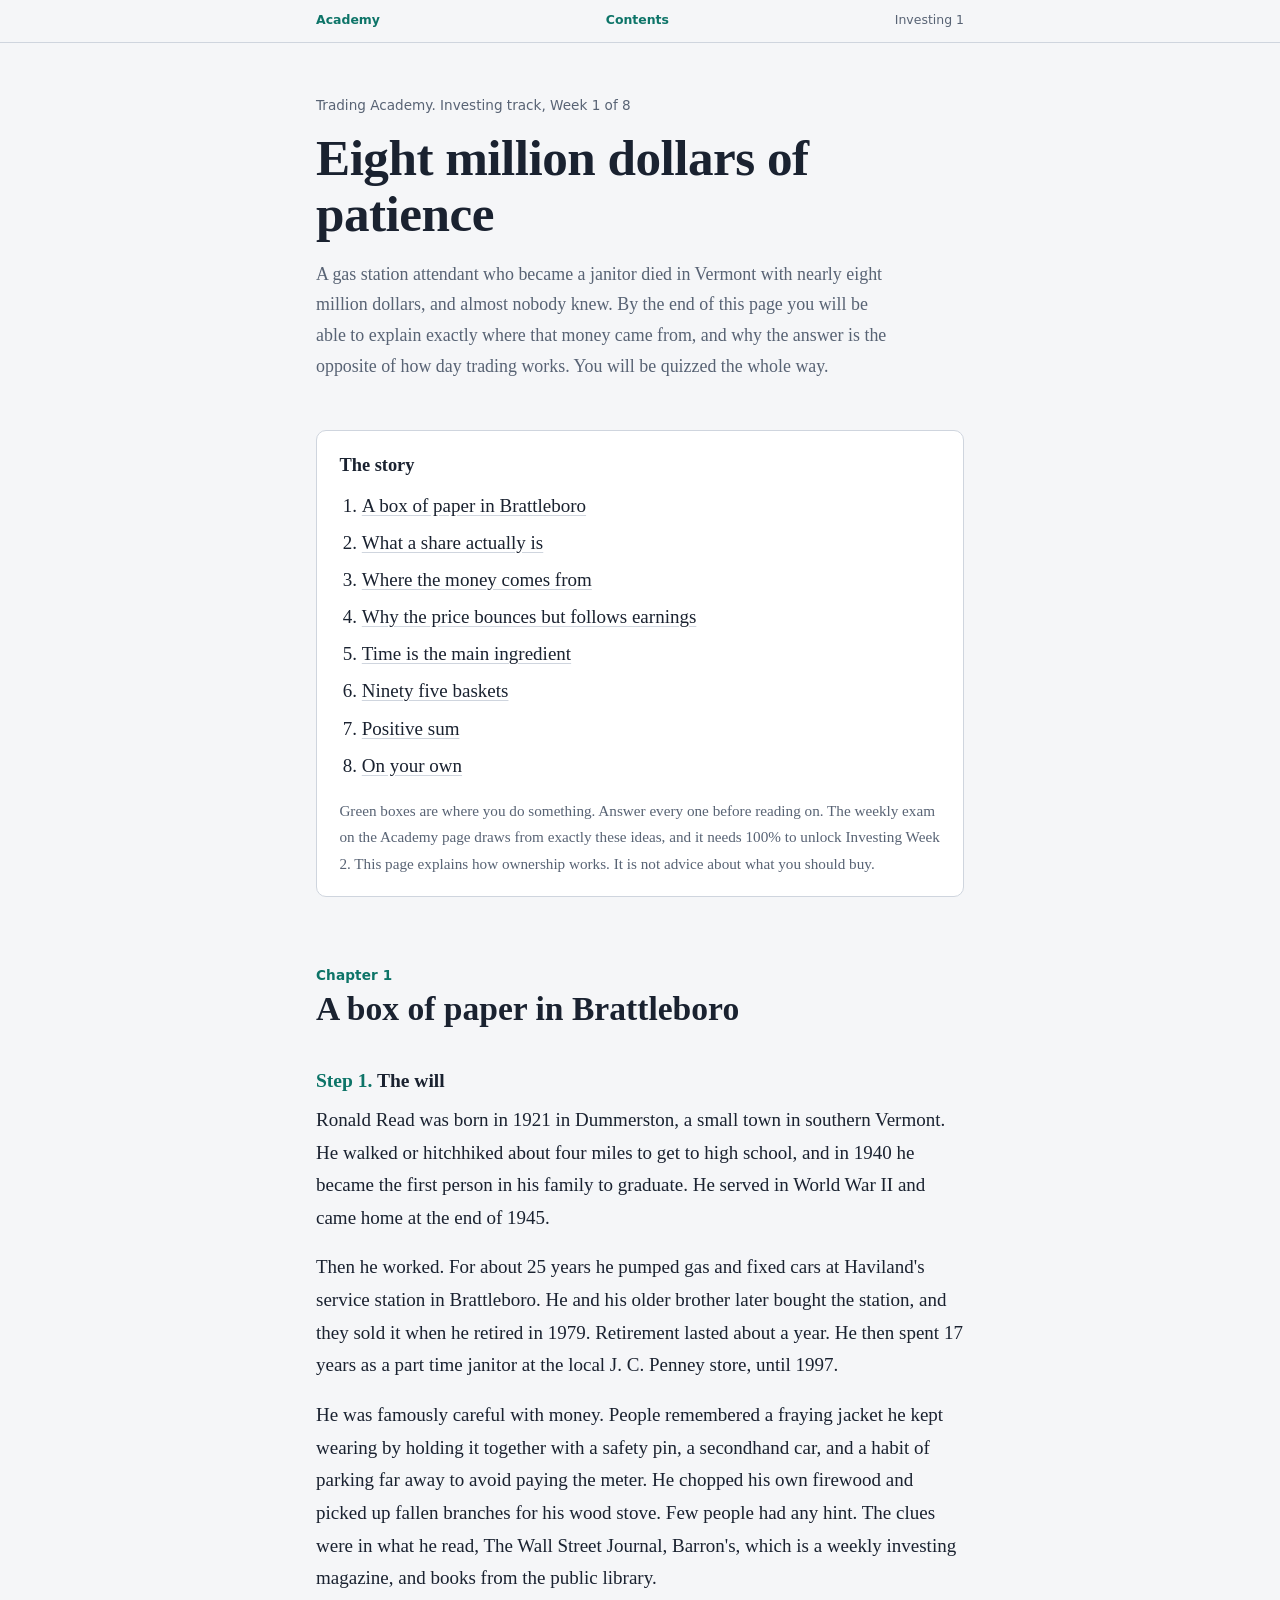
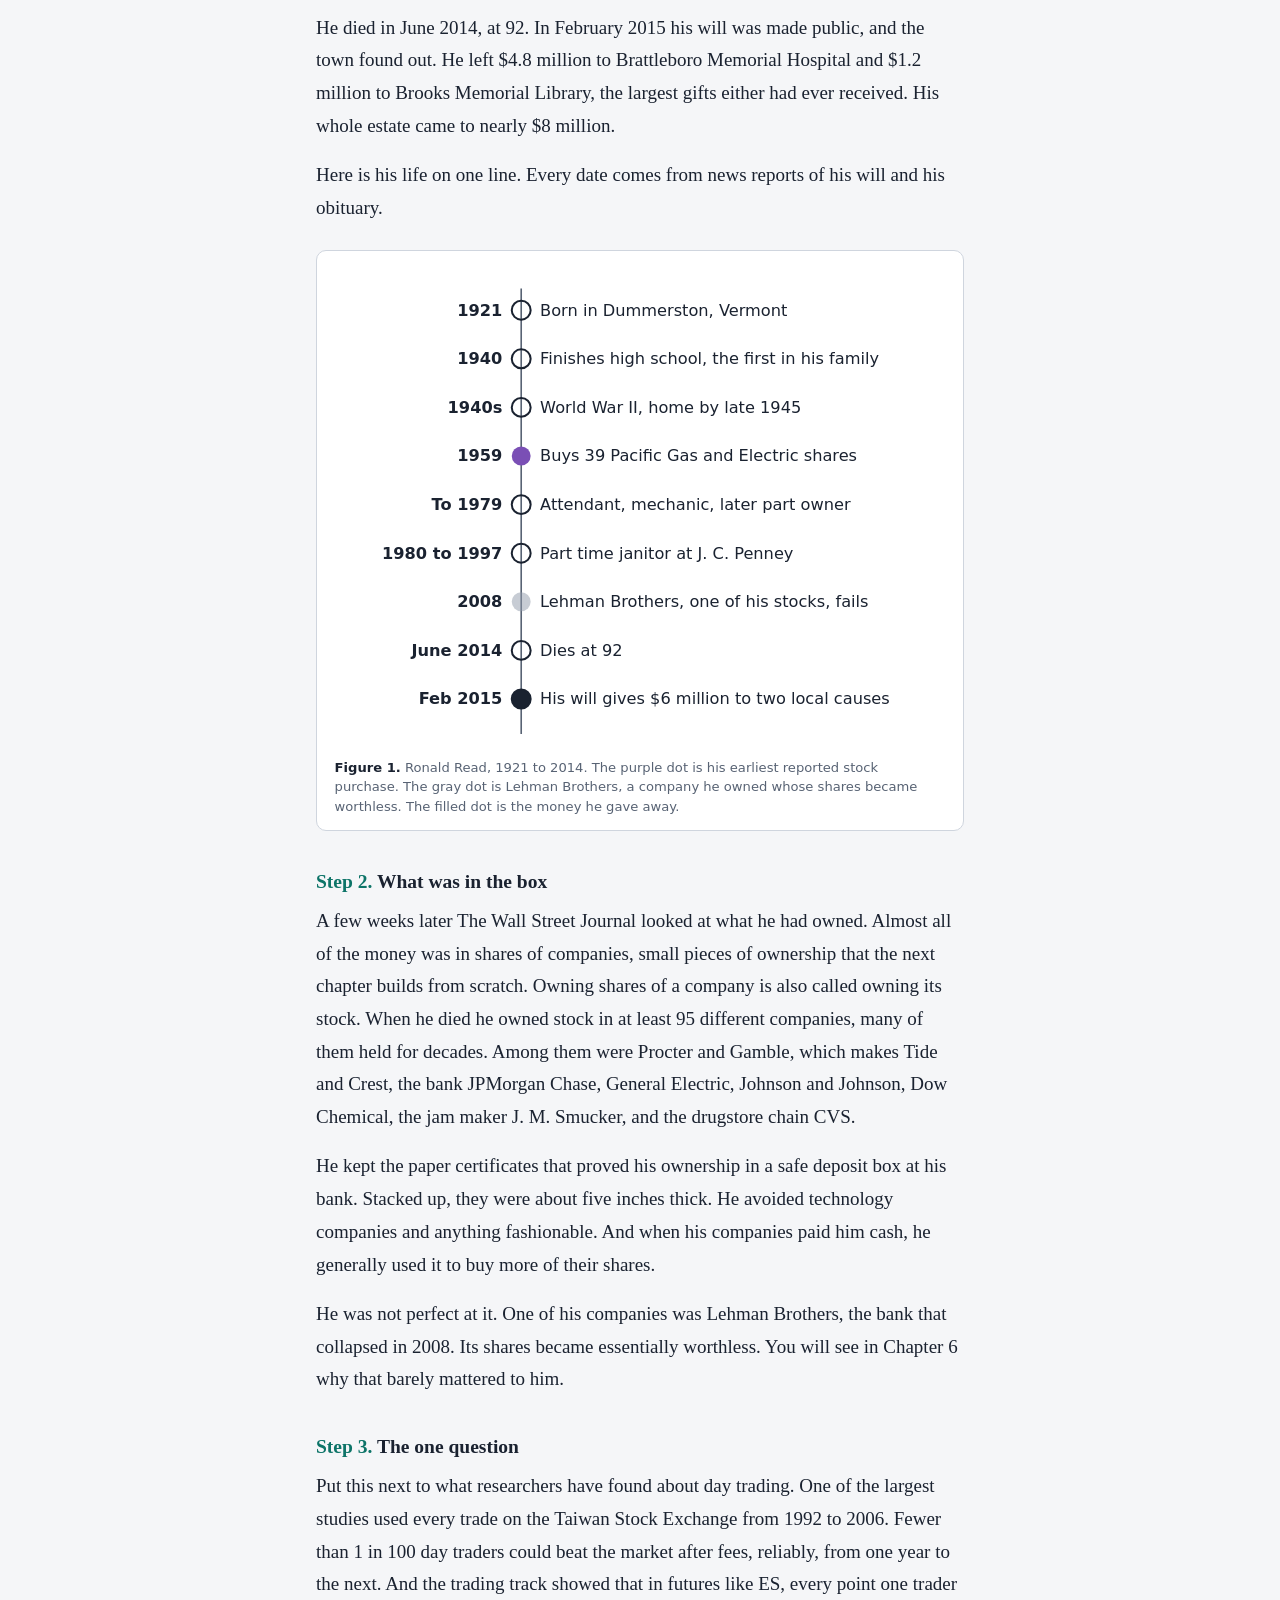
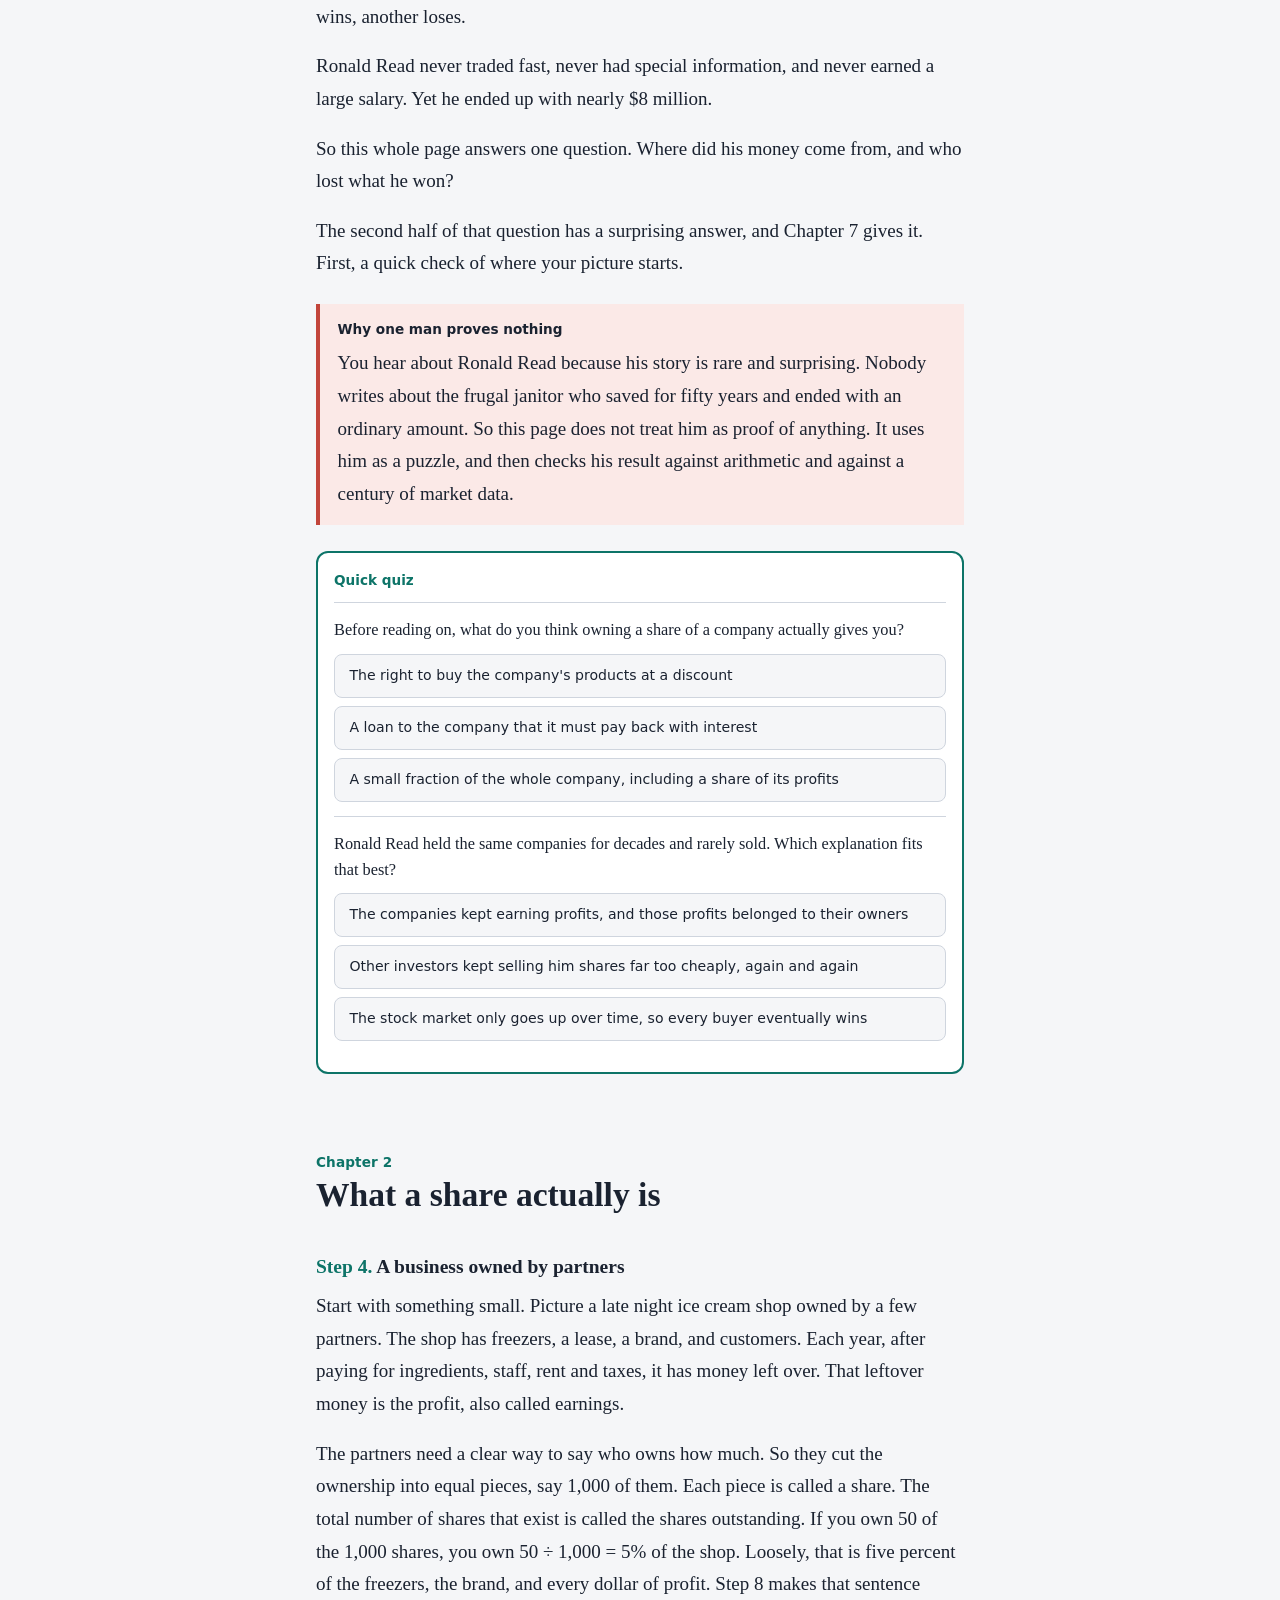
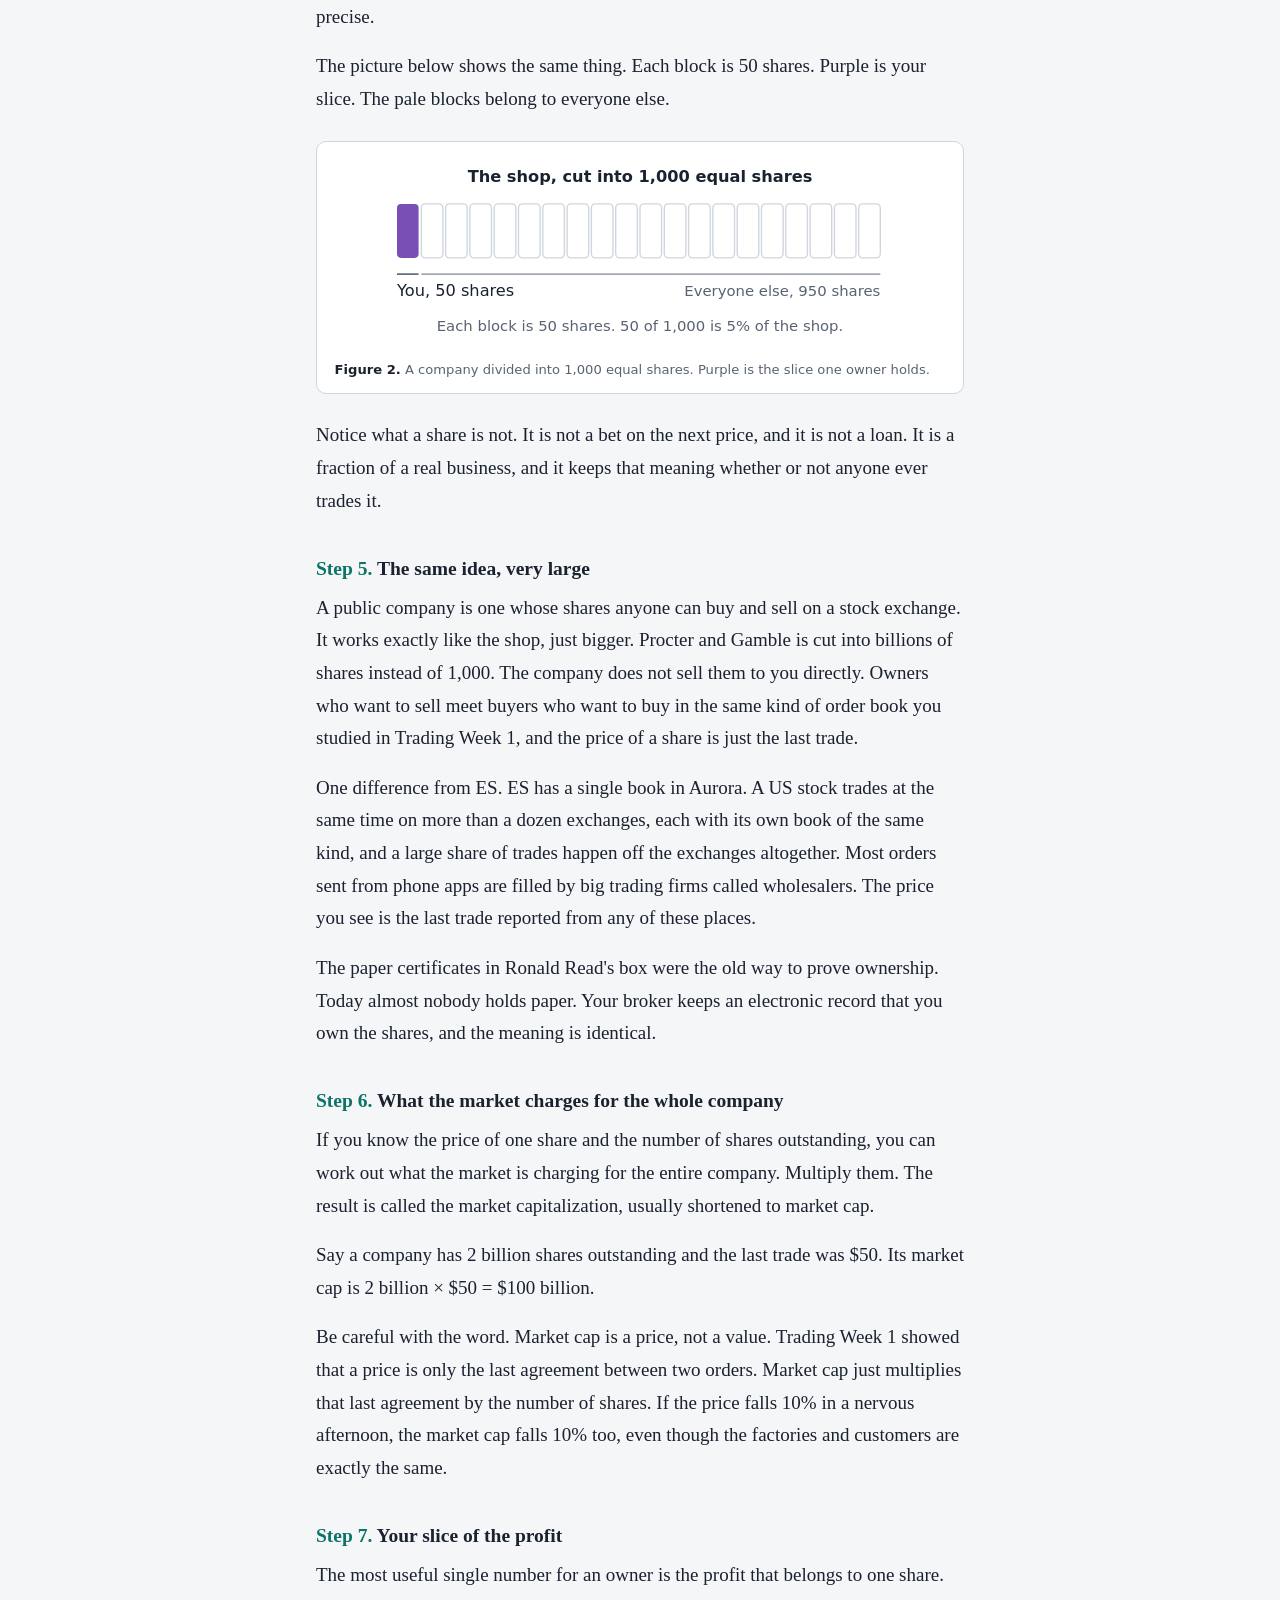
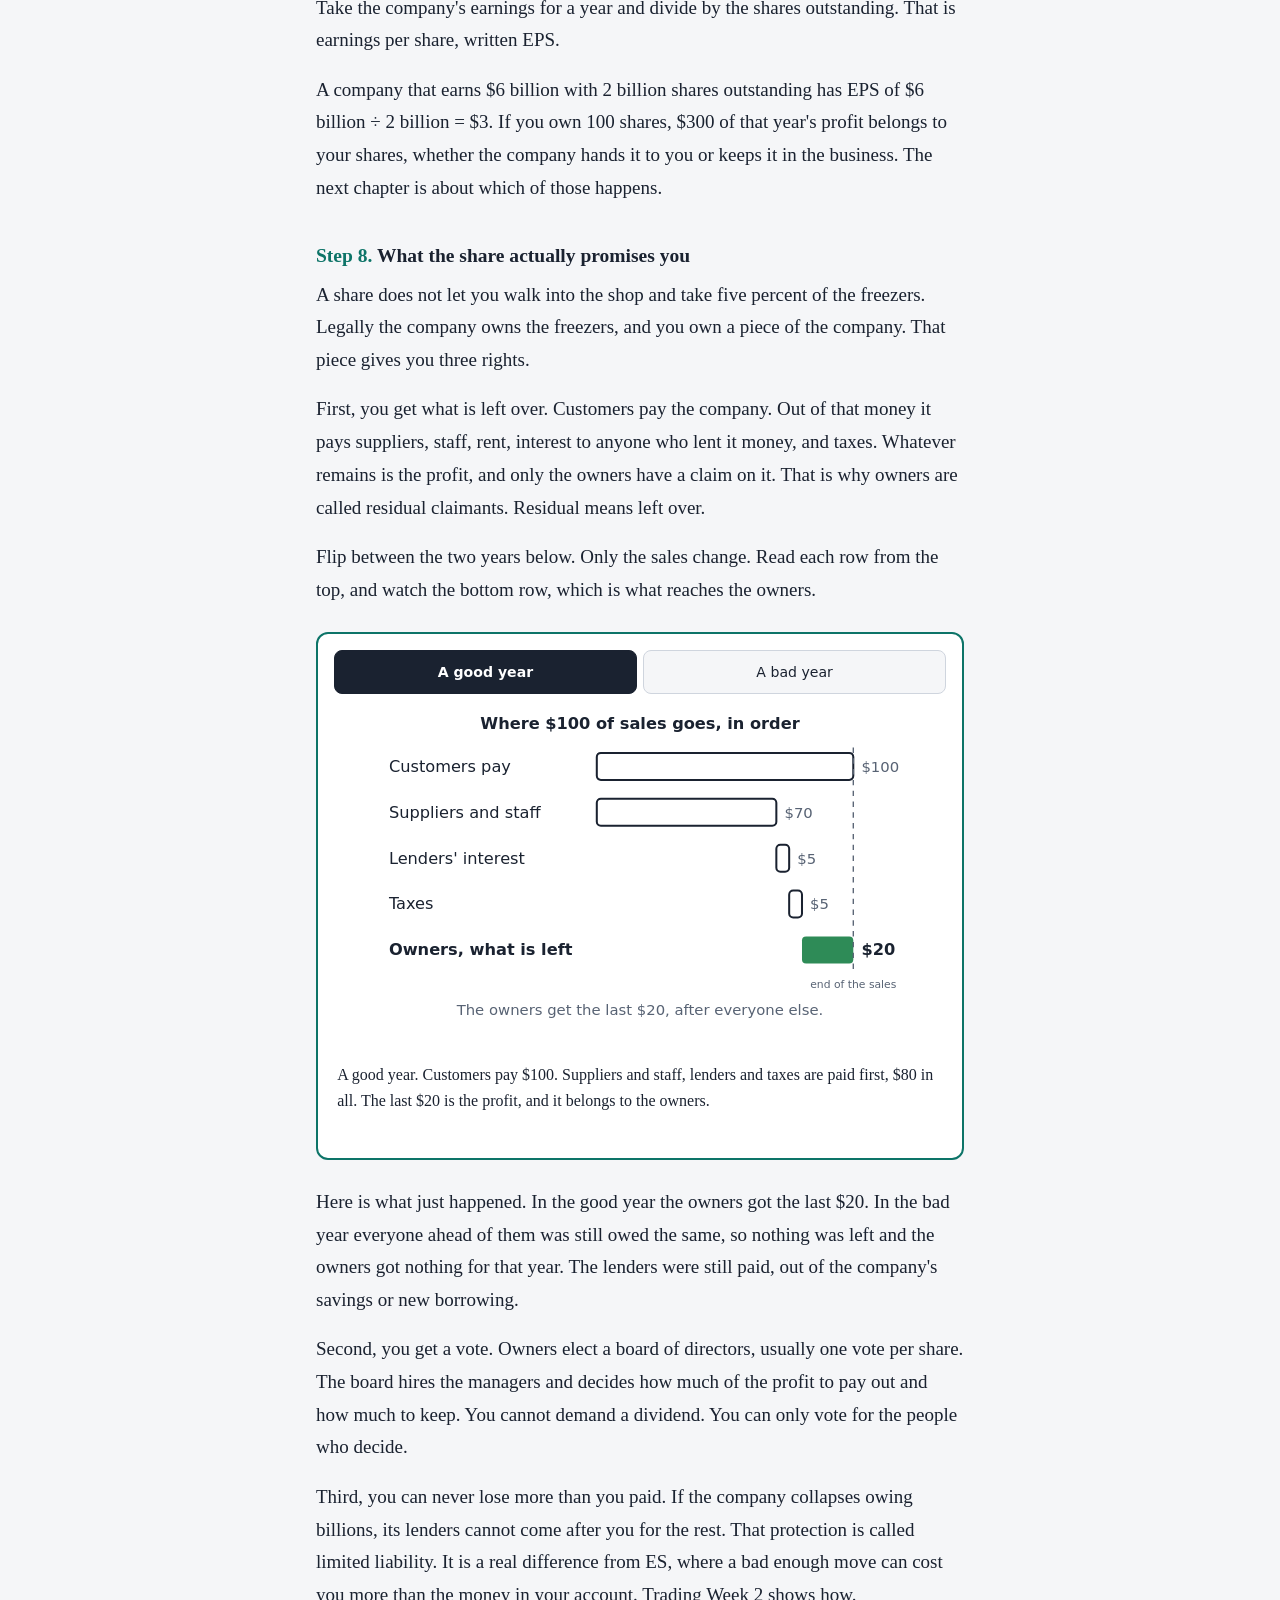
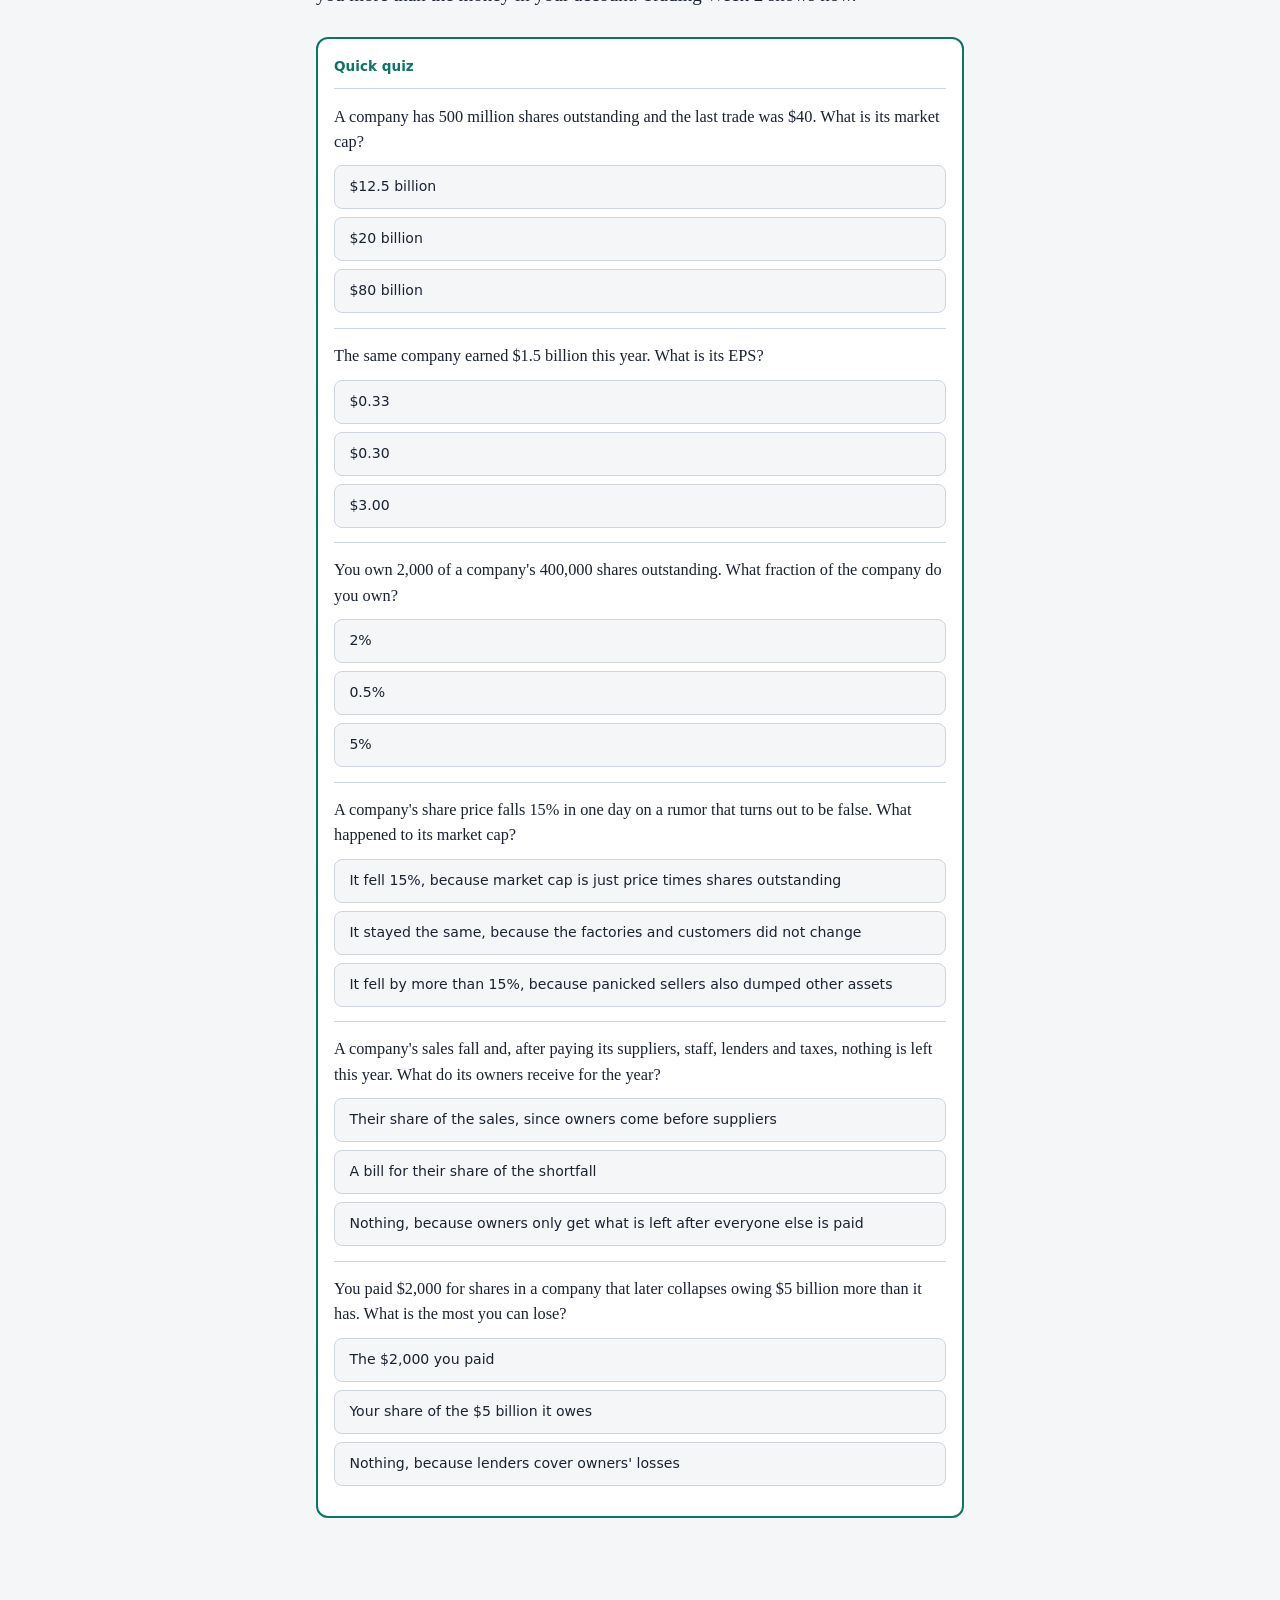
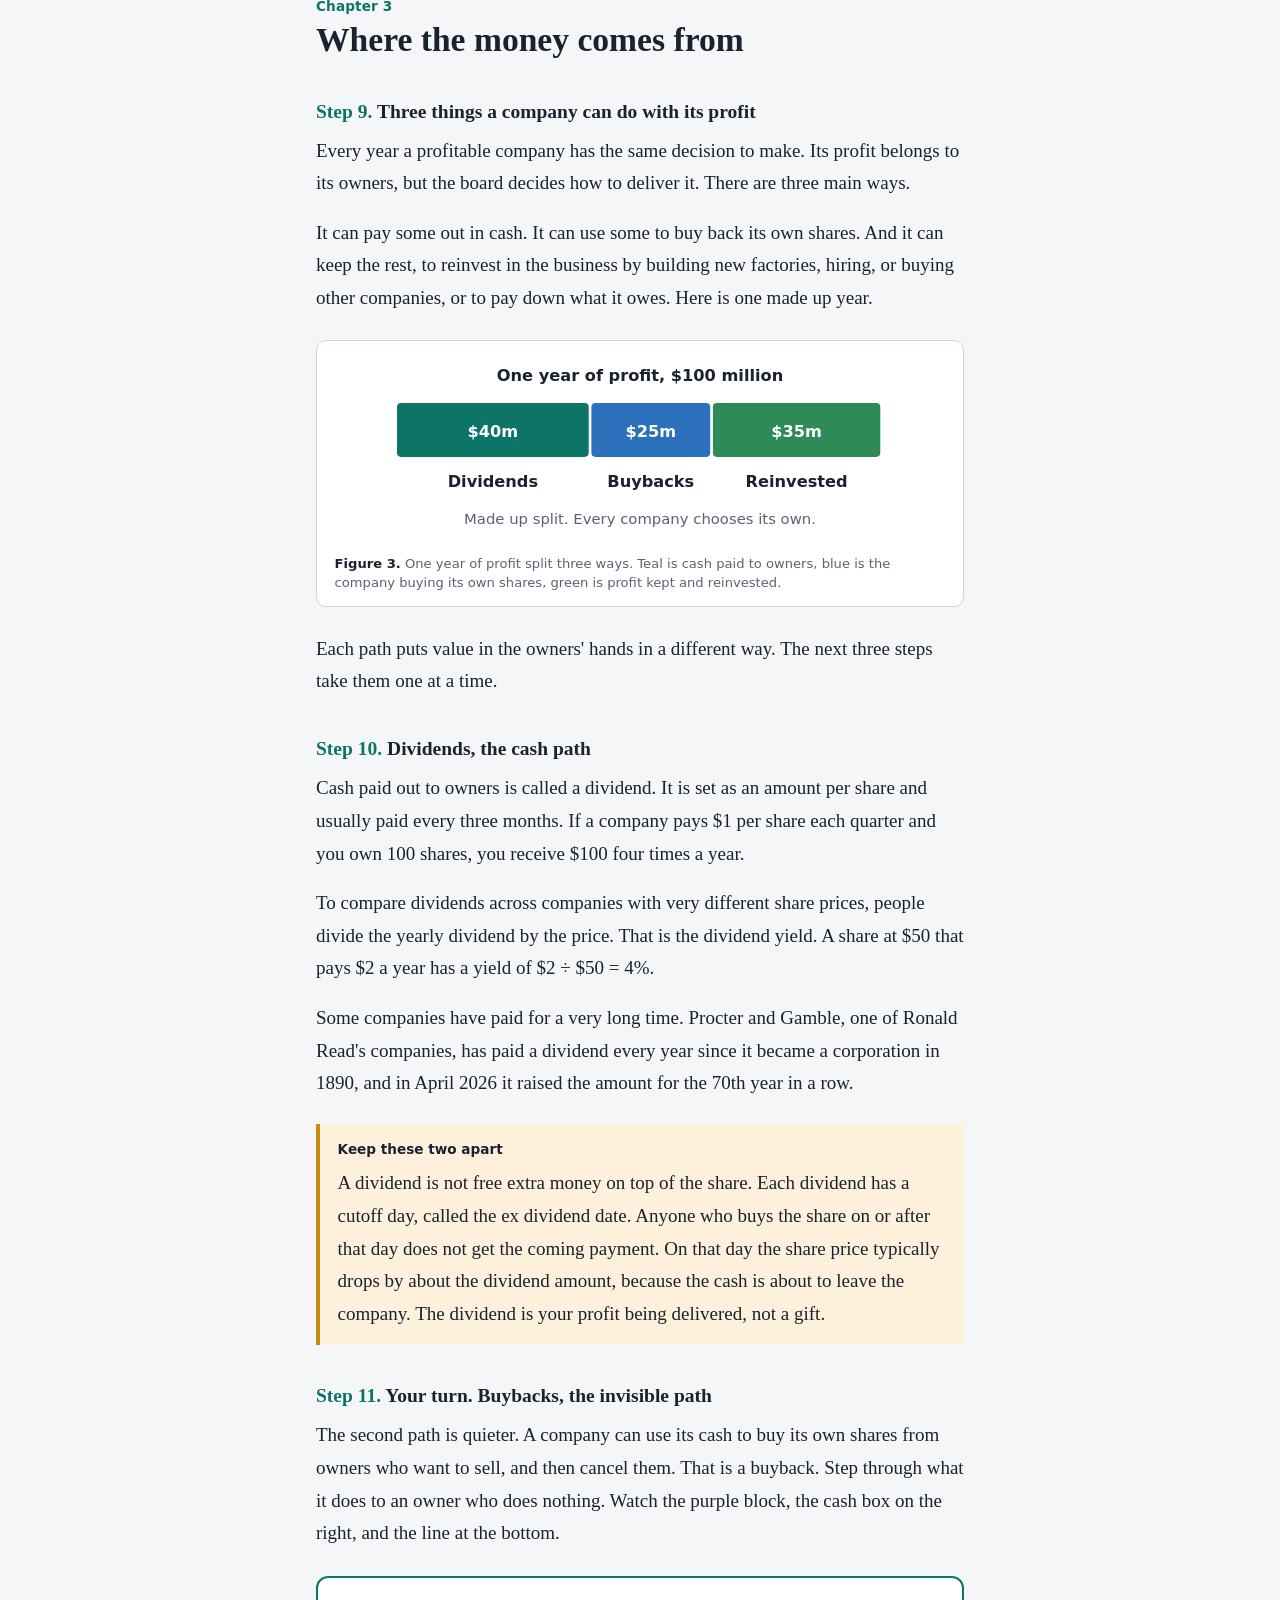
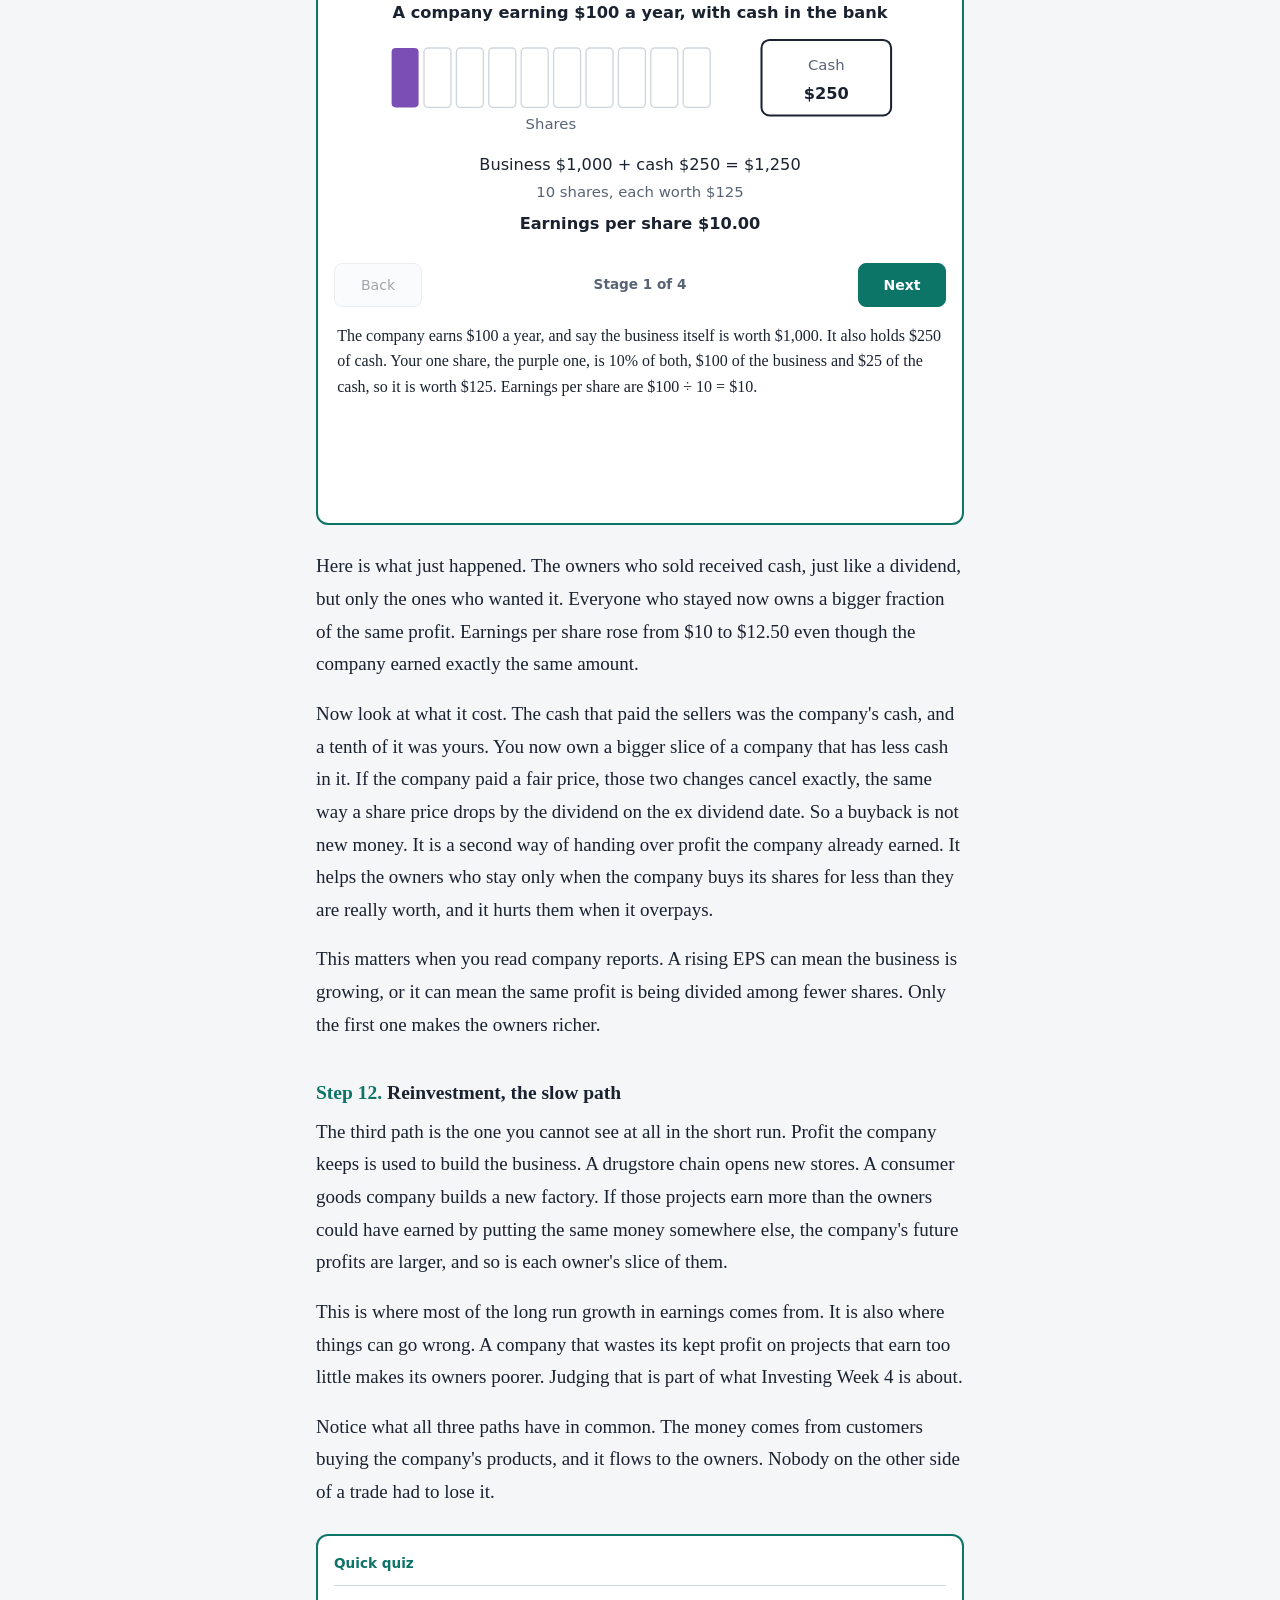
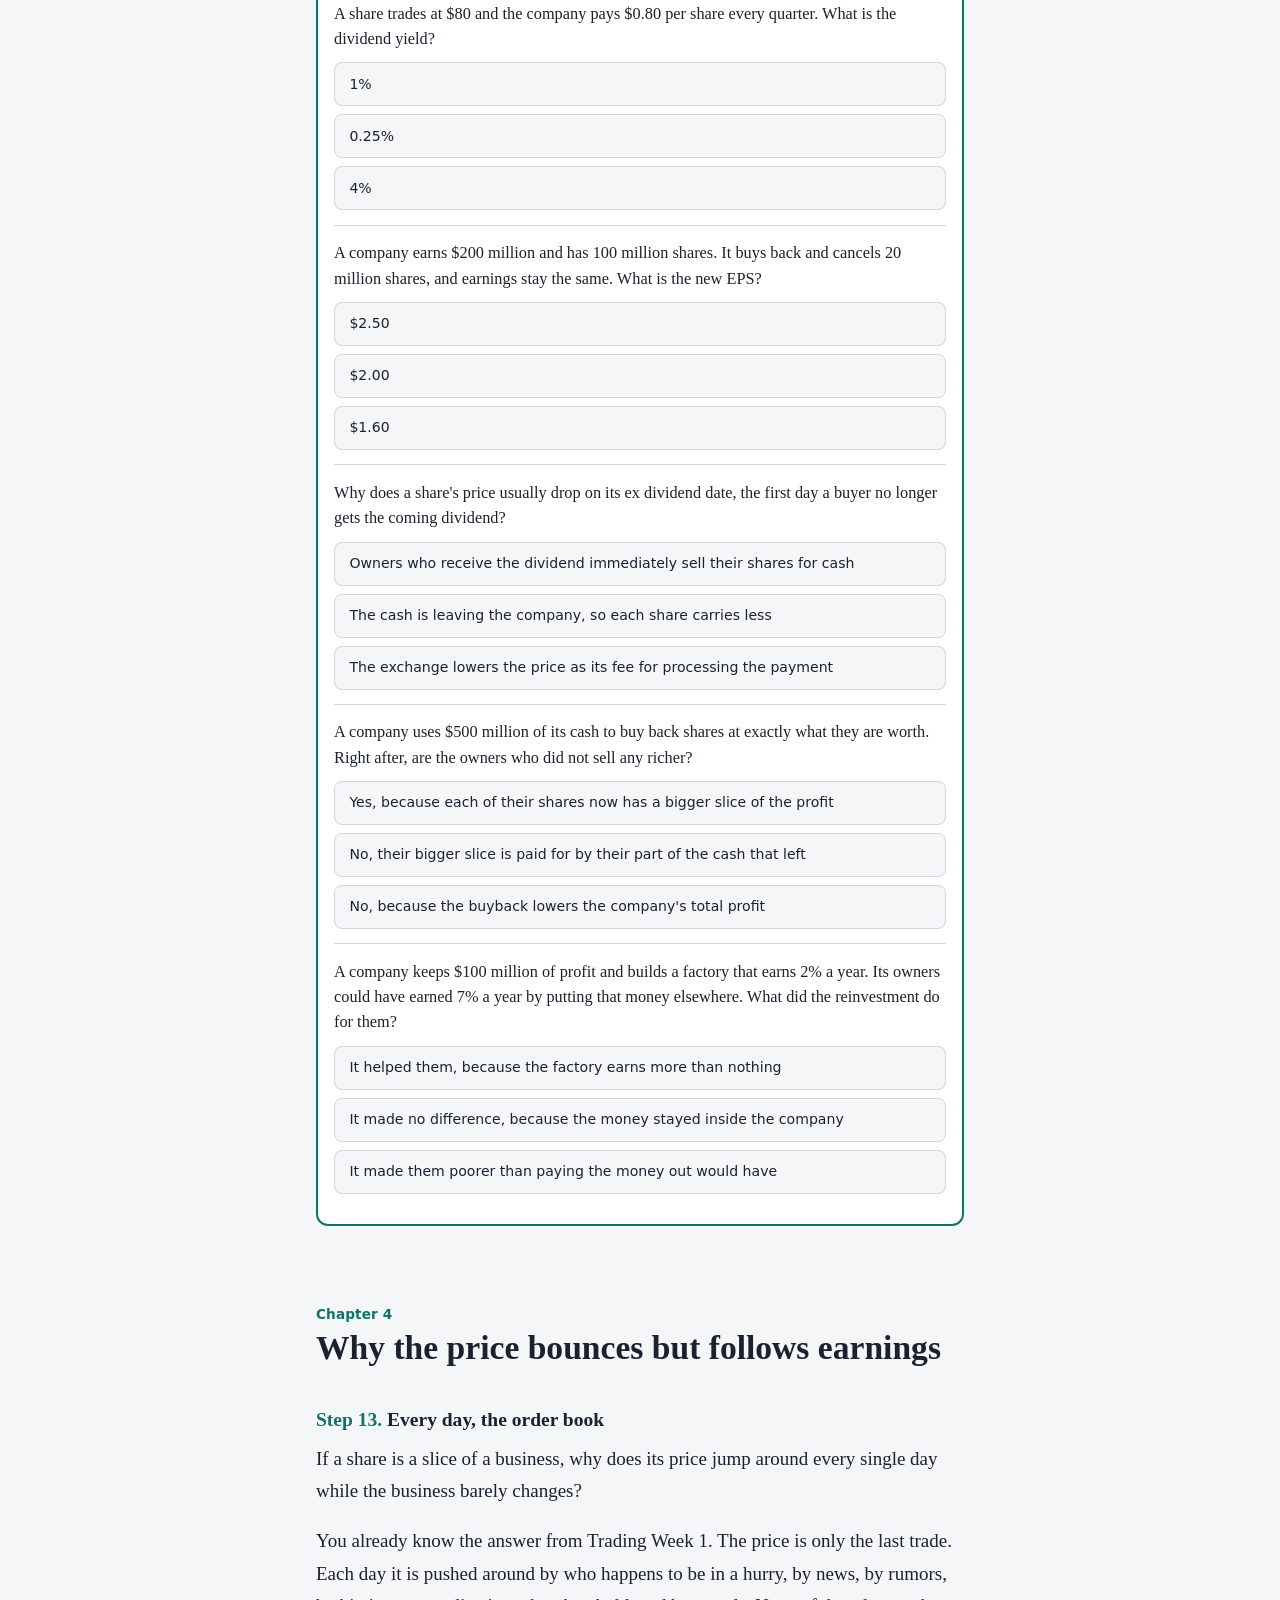
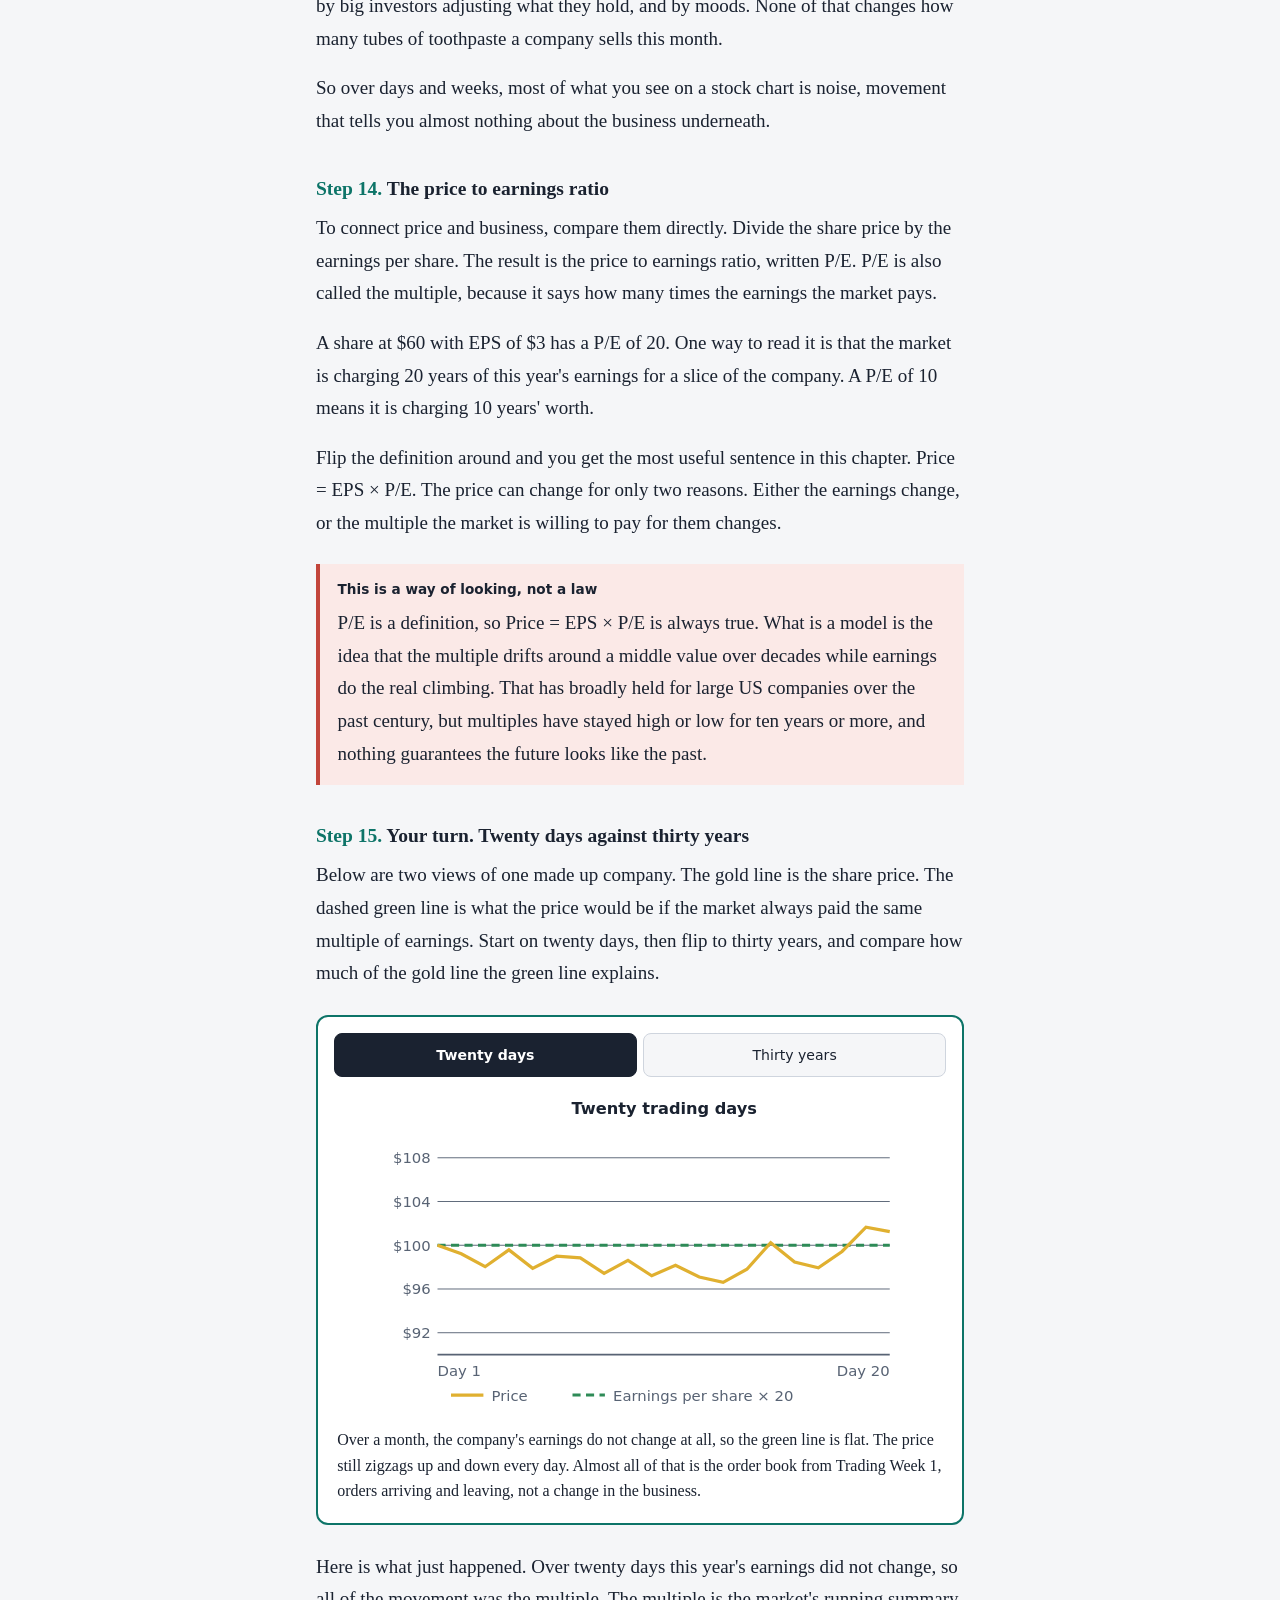
==== lessons/inv01.html @ f1e576be "Investing Week 1, reviewed: Eight million dollars of patience Ronald Read story, what a share is and" ====
<!DOCTYPE html>
<html lang="en">
<head>
<meta charset="utf-8">
<meta name="viewport" content="width=device-width, initial-scale=1, viewport-fit=cover">
<title>Eight million dollars of patience. Trading Academy, Investing Week 1</title>
<style>
:root{
  --bg:#f5f6f8;--card:#ffffff;--ink:#1a2230;--muted:#586374;--line:#cfd5de;--neutral:#c3cad4;
  --accent:#0d7468;--wonder:#e9f4f2;--mix:#fdf1dc;--flag:#fbe9e7;--breath:#eceff4;
  --chrA:#2c6fbb;--chrB:#c2453b;--chrT:#e0b030;
  --serif:"STIX Two Text","Iowan Old Style","Palatino Linotype",Georgia,serif;
  --sans:system-ui,-apple-system,"Segoe UI",Roboto,"Helvetica Neue",Arial,sans-serif;
  box-sizing:border-box;padding-top:env(safe-area-inset-top,0px);padding-bottom:env(safe-area-inset-bottom,0px);
}
@media (prefers-color-scheme:dark){:root:not([data-theme="light"]){
  --bg:#11151b;--card:#19202a;--ink:#e7ebf1;--muted:#9da8b7;--line:#35404e;--neutral:#4a5564;
  --accent:#58cbbd;--wonder:#152a29;--mix:#2c2513;--flag:#2e1b19;--breath:#1c232d;
}}
:root[data-theme="dark"]{
  --bg:#11151b;--card:#19202a;--ink:#e7ebf1;--muted:#9da8b7;--line:#35404e;--neutral:#4a5564;
  --accent:#58cbbd;--wonder:#152a29;--mix:#2c2513;--flag:#2e1b19;--breath:#1c232d;
}
*,*::before,*::after{box-sizing:inherit}
html{scroll-padding-top:calc(env(safe-area-inset-top,0px) + 56px);-webkit-text-size-adjust:100%}
body{margin:0;background:var(--bg);color:var(--ink);font-family:var(--serif);font-size:19px;line-height:1.72}
main{max-width:43rem;margin:0 auto;padding:0 1.25rem 5rem}
.bar{position:sticky;top:env(safe-area-inset-top,0px);z-index:5;background:var(--bg);border-bottom:1px solid var(--line);font-family:var(--sans);font-size:.78rem}
.bar .in{max-width:43rem;margin:0 auto;padding:.55rem 1.25rem;display:flex;gap:1rem;align-items:baseline;justify-content:space-between}
.bar a{color:var(--accent);text-decoration:none;font-weight:600;white-space:nowrap}
.bar #where{color:var(--muted);overflow:hidden;text-overflow:ellipsis;white-space:nowrap}
.bar .prog{height:3px;background:transparent}
.bar .prog i{display:block;height:3px;width:0;background:var(--accent)}
.hero{padding:3.2rem 0 1.4rem}
.course{font-family:var(--sans);font-size:.85rem;color:var(--muted);margin:0 0 .8rem}
h1{font-size:clamp(2.1rem,7vw,3.2rem);line-height:1.08;font-weight:700;letter-spacing:-.01em;margin:0 0 1.1rem}
.sub{font-size:1.12rem;color:var(--muted);margin:0;max-width:36rem}
.toc{background:var(--card);border:1px solid var(--line);border-radius:10px;padding:1.2rem 1.4rem;margin:1.6rem 0 1rem}
.toch{font-size:1.15rem;margin:0 0 .5rem;font-weight:700}
.toc ol{margin:0;padding-left:1.4rem}
.toc li{margin:.28rem 0}
.toc a{color:var(--ink);text-decoration-color:var(--line);text-underline-offset:3px}
.tocnote{font-size:.95rem;color:var(--muted);margin:1rem 0 0}
section{padding-top:3.4rem}
section h2{font-size:clamp(1.6rem,5vw,2.1rem);line-height:1.2;margin:0 0 1rem;font-weight:700}
.pn{display:block;font-family:var(--sans);font-size:.85rem;font-weight:600;color:var(--accent);margin-bottom:.35rem;letter-spacing:.01em}
h3{font-size:1.22rem;line-height:1.35;margin:2.4rem 0 .6rem;font-weight:700}
.sn{color:var(--accent)}
h4{font-family:var(--sans);font-size:.95rem;margin:0 0 .6rem}
p{margin:0 0 1.05rem}
ul,ol{margin:0 0 1.05rem;padding-left:1.4rem}
li{margin:.35rem 0}
a{color:var(--accent)}
figure{margin:1.6rem 0;background:var(--card);border:1px solid var(--line);border-radius:10px;padding:1rem .8rem .8rem}
figcaption,.cap{font-family:var(--sans);font-size:.82rem;line-height:1.5;color:var(--muted);margin:.8rem .3rem 0}
.cap{margin:-.6rem 0 1.4rem}
figcaption b{color:var(--ink)}
.fg{width:100%;max-width:540px;height:auto;display:block;margin:0 auto}
.fg.wide{min-width:680px;max-width:800px}
.fg text{font-family:var(--sans);font-size:12px;fill:var(--ink)}
.fg .sm{font-size:11px;fill:var(--muted)}
.fg .b{font-weight:600}
.fg .on{fill:#fff;font-weight:600}
.fg .onT{fill:#2a2000;font-weight:600}
.cA{fill:var(--chrA)}.cB{fill:var(--chrB)}.cT{fill:var(--chrT)}.cN{fill:var(--neutral)}
.ln{stroke:var(--muted);stroke-width:1.2;fill:none}
.thin{stroke:var(--muted);stroke-width:.7}
.dash{stroke:var(--muted);stroke-width:1;stroke-dasharray:4 4}
.sym{fill:none;stroke:var(--ink);stroke-width:1.5}
.aff{fill:var(--ink);stroke:var(--ink);stroke-width:1.5}
.hl{fill:none;stroke:var(--accent);stroke-width:2.6}
.hl2{fill:none;stroke:var(--ink);stroke-width:1.8;stroke-dasharray:5 4}
.xo{stroke:var(--ink);stroke-width:2.4;stroke-linecap:round}
.tick{stroke:var(--ink);stroke-width:1.6}
.fg .xin{fill:var(--accent);font-weight:700;font-size:16px}
.fg .xout{fill:var(--muted);font-size:13px}
.panel{fill:none;stroke:var(--line);stroke-width:1}
.mut{fill:#fff;stroke:#111;stroke-width:1.5}
.ahp{fill:var(--muted)}
.fg .tagP{fill:var(--muted);font-weight:600}
.fg .tagR{fill:var(--accent);font-weight:700;font-size:13px}
.scroll{overflow-x:auto;margin:1.4rem 0;-webkit-overflow-scrolling:touch}
.scroll>.fg{margin:0}
.tbl{border-collapse:collapse;font-family:var(--sans);font-size:.85rem;line-height:1.4;width:100%;min-width:30rem;background:var(--card)}
.tbl th,.tbl td{border:1px solid var(--line);padding:.5rem .6rem;text-align:left;vertical-align:top}
.tbl th{font-weight:600}
.tbl.center td{text-align:center;white-space:nowrap}
.tbl .r{color:var(--accent);font-weight:700}
aside{margin:1.5rem 0;padding:.9rem 1.1rem;border-left:4px solid var(--accent);background:var(--wonder)}
aside p:last-child{margin-bottom:0}
aside .lab{font-family:var(--sans);font-size:.85rem;font-weight:700;margin:0 0 .35rem}
aside.mix{background:var(--mix);border-left-color:#c98a12}
aside.flag{background:var(--flag);border-left-color:#c2453b}
aside.breath{background:var(--breath);border-left-color:var(--muted)}
.checks{margin:2.2rem 0 1.4rem}
details{background:var(--card);border:1px solid var(--line);border-radius:8px;margin:.6rem 0}
summary{cursor:pointer;padding:.8rem 1rem;font-weight:600;font-size:1rem;line-height:1.45}
summary:focus-visible,button:focus-visible,a:focus-visible{outline:2px solid var(--accent);outline-offset:2px}
details p{margin:0;padding:0 1rem 1rem;color:var(--ink)}
.bars{background:var(--card);border:1px solid var(--line);border-radius:10px;padding:1rem;margin:1.4rem 0;font-family:var(--sans)}
.brow{display:grid;grid-template-columns:1fr;gap:.25rem;margin-bottom:.9rem}
.bl{font-size:.85rem;font-weight:600}
.bl small{font-weight:400;color:var(--muted);margin-left:.5rem}
.bt{position:relative;display:block;height:20px;background:var(--breath);border-radius:3px}
.bt i{display:block;height:20px;background:var(--muted);border-radius:3px}
.bt i.lo{background:var(--accent)}
.bt::after{content:"";position:absolute;left:57.5%;top:-4px;bottom:-4px;width:2px;background:var(--ink)}
.bn{font-size:.85rem;font-weight:700}
.bkey{font-size:.8rem;color:var(--muted);margin:0}
@media(min-width:560px){.brow{grid-template-columns:14.5rem 1fr 2.6rem;align-items:center;gap:.8rem}.bl small{display:block;margin-left:0}}
.formula{font-family:var(--serif);font-size:1.12rem;text-align:center;background:var(--card);border:1px solid var(--line);border-radius:8px;padding:.9rem .6rem;overflow-x:auto;white-space:nowrap}
.calc{background:var(--card);border:1px solid var(--line);border-radius:10px;padding:1.2rem;margin:2rem 0;font-family:var(--sans)}
.calc h4{font-size:1.05rem}
.calcnote{font-size:.88rem;color:var(--muted)}
.presets{display:flex;flex-wrap:wrap;gap:.5rem;margin-bottom:1rem}
.presets button{font:inherit;font-size:.82rem;padding:.55rem .75rem;border:1px solid var(--line);border-radius:999px;background:var(--bg);color:var(--ink);cursor:pointer}
.steppers{display:grid;grid-template-columns:1fr 1fr;gap:.8rem;margin-bottom:1rem}
.stp{display:grid;grid-template-columns:auto 1fr auto;align-items:center;gap:.4rem;border:1px solid var(--line);border-radius:8px;padding:.6rem}
.stl{grid-column:1/-1;font-size:.8rem;color:var(--muted);font-weight:600}
.stp button{font:inherit;font-size:1.4rem;line-height:1;width:44px;height:44px;border:1px solid var(--line);border-radius:8px;background:var(--bg);color:var(--ink);cursor:pointer}
.stp output{text-align:center;font-size:1.5rem;font-weight:700}
.out{display:grid;grid-template-columns:1fr auto;gap:.35rem 1rem;margin:0;font-size:.9rem}
.out dt{color:var(--muted)}
.out dd{margin:0;text-align:right;font-variant-numeric:tabular-nums;font-weight:600}
.out .big{font-size:1.5rem;color:var(--accent)}
.say{margin:1rem 0 0;font-size:.92rem;line-height:1.5}
.tail{padding-top:3.4rem}
.proc li{margin:.7rem 0}
.proc a{font-family:var(--sans);font-size:.8rem;white-space:nowrap}
@media(max-width:480px){body{font-size:17.5px}main{padding:0 1rem 4rem}.bar .in{padding:.5rem 1rem}figure{padding:.8rem .4rem .7rem}}
@media(prefers-reduced-motion:no-preference){html{scroll-behavior:smooth}}

:root{--chrline:#18202b;--chrG:#8f9aa9;--cell:#eaf0f7;--good:#0d7468;--bad:#b8392f}
@media (prefers-color-scheme:dark){:root:not([data-theme="light"]){--chrline:#05080c;--chrG:#7f8b9b;--cell:#222c38;--good:#58cbbd;--bad:#ef8a80}}
:root[data-theme="dark"]{--chrline:#05080c;--chrG:#7f8b9b;--cell:#222c38;--good:#58cbbd;--bad:#ef8a80}
.co{stroke:var(--chrline)}.cAs{stroke:var(--chrA)}.cBs{stroke:var(--chrB)}.cTs{stroke:var(--chrT)}.cGs{stroke:var(--chrG)}
.cG{fill:var(--chrG)}
.bg-card{fill:var(--card)}.bg-cell{fill:var(--cell)}
.dz{fill:#111;stroke:#fff;stroke-width:1.7}.wt{fill:#fff;stroke:#111;stroke-width:1.3}
.fg .snp{fill:#fff;font-weight:700}.fg .snpd{fill:#241a00;font-weight:700}
.cen{fill:var(--chrline)}
.cell{fill:var(--cell);stroke:var(--line);stroke-width:1.5}
.hid{visibility:hidden}
.fg .tagRs{fill:var(--accent);font-weight:700;font-size:11.5px}
.widget{background:var(--card);border:2px solid var(--accent);border-radius:12px;padding:1rem;margin:1.6rem 0;font-family:var(--sans)}
.widget button{font:inherit;font-size:.88rem;min-height:44px;padding:.5rem .9rem;border:1px solid var(--line);border-radius:8px;background:var(--bg);color:var(--ink);cursor:pointer}
.widget button.pri{background:var(--accent);border-color:var(--accent);color:var(--card);font-weight:600}
.widget button:disabled{opacity:.4;cursor:default}
.seg{display:flex;gap:.4rem;margin-bottom:.8rem;flex-wrap:wrap}
.seg button{flex:1 1 9rem}
.seg button.on{background:var(--ink);border-color:var(--ink);color:var(--card);font-weight:600}
.frc{font-family:var(--serif);font-size:1rem;line-height:1.6;margin:.8rem .2rem 0}
.toggle .frc{min-height:5em}
.wnav{display:flex;align-items:center;justify-content:space-between;gap:.6rem;margin-top:.8rem}
.wnav .cnt{font-size:.85rem;color:var(--muted);font-weight:600}
.wnav button{min-width:5.5rem}
.q{padding:.9rem 0;border-top:1px solid var(--line)}
.q:first-child{border-top:0;padding-top:.2rem}
.qt{font-family:var(--serif);font-size:1.02rem;line-height:1.55;margin:0 0 .7rem}
.opts{display:flex;gap:.5rem;flex-wrap:wrap}
.opts button{flex:1 1 7rem}
.opts button.right{background:var(--good);border-color:var(--good);color:var(--card);font-weight:700}
.opts button.wrong{border-color:var(--bad);color:var(--bad);text-decoration:line-through}
.fb{font-family:var(--serif);font-size:.98rem;line-height:1.55;margin:.8rem 0 0}
.fb b{font-family:var(--sans);font-size:.9rem}
.fb b.ok{color:var(--good)}.fb b.no{color:var(--bad)}
.scorer .who{font-family:var(--serif);font-size:1.02rem;line-height:1.5;margin:.8rem 0 .7rem}
.scorer .nextk{margin-top:.8rem}
.scorer .tally{font-size:.88rem;font-weight:600;margin:1rem 0 .4rem;color:var(--muted)}
.scorer .showall{font-size:.8rem;min-height:36px;padding:.3rem .7rem;color:var(--muted)}
.chips{display:flex;flex-wrap:wrap;gap:.45rem;margin:.4rem 0 .9rem}
.chips button{width:46px;min-height:46px;height:46px;border-radius:50%;padding:0;font-weight:700;font-size:1rem;border:2px solid var(--muted);background:var(--bg)}
.chips button.R{background:var(--accent);border-color:var(--accent);color:var(--card)}
.cc{display:flex;gap:.5rem;flex-wrap:wrap;margin:.2rem 0 1rem}
.cc button{flex:1 1 9rem}
.pbars,.meter{margin:1rem 0}
.pbl{display:flex;justify-content:space-between;gap:.8rem;font-size:.82rem;color:var(--muted);margin:.5rem 0 .25rem}
.pbl b{color:var(--ink);font-variant-numeric:tabular-nums;white-space:nowrap}
.pbt{height:16px;background:var(--breath);border-radius:3px}
.pbt i{display:block;height:16px;border-radius:3px;background:var(--muted);min-width:2px;transition:width .25s}
.pbt i.li{background:var(--accent)}
.mt{position:relative;height:22px;background:var(--breath);border-radius:3px;display:flex;overflow:hidden}
.mt i{display:block;height:22px;transition:width .25s}
#m_bank{background:var(--ink)}#m_cur{background:var(--accent)}
.mt .thr{position:absolute;left:60%;top:0;bottom:0;width:3px;background:var(--bad)}
.ml{display:flex;justify-content:space-between;font-size:.75rem;color:var(--muted);margin-top:.2rem}
@media(prefers-reduced-motion:reduce){.pbt i,.mt i{transition:none}}
[hidden]{display:none!important}
.widget .opts button.right:disabled,.widget .opts button.wrong:disabled{opacity:1}
.fg .revlab.cur text{fill:var(--accent);font-weight:700}
.stepper .frc{min-height:11.5em;margin-top:1rem}
.mA{fill:var(--ink)}.mB{fill:var(--muted)}
.thr2{stroke:var(--bad);stroke-width:1.5;stroke-dasharray:5 4}
.fg .xs{font-size:8px;fill:var(--muted)}
.opts.col{flex-direction:column}
.opts.col button{flex:0 0 auto;text-align:left;line-height:1.4;padding:.65rem .9rem}
.qh{margin:0 0 .6rem;font-size:.85rem;color:var(--accent)}
/* ---- general palette. Give each color ONE meaning per lesson and keep it ---- */
:root{--k5:#0d7468;--k6:#7a4fb5;--k7:#2e8b57;--k8:#b7791f}
@media (prefers-color-scheme:dark){:root:not([data-theme="light"]){--k5:#2fa597;--k6:#9b78d6;--k7:#3fa46c;--k8:#cf9335}}
:root[data-theme="dark"]{--k5:#2fa597;--k6:#9b78d6;--k7:#3fa46c;--k8:#cf9335}
.k1{fill:var(--chrA)}.k2{fill:var(--chrB)}.k3{fill:var(--chrT)}.k4{fill:var(--chrG)}.k5{fill:var(--k5)}.k6{fill:var(--k6)}.k7{fill:var(--k7)}.k8{fill:var(--k8)}
.k1s{stroke:var(--chrA)}.k2s{stroke:var(--chrB)}.k3s{stroke:var(--chrT)}.k4s{stroke:var(--chrG)}.k5s{stroke:var(--k5)}.k6s{stroke:var(--k6)}.k7s{stroke:var(--k7)}.k8s{stroke:var(--k8)}
.cNs{stroke:var(--neutral)}
/* bases */
.bA{fill:#2e8b57}.bT{fill:#c2453b}.bG{fill:#b7791f}.bC{fill:#2c6fbb}.bU{fill:#7a4fb5}
.bb{stroke:var(--muted);stroke-width:4;stroke-linecap:round;opacity:.6;fill:none}
.fg .mono{font-family:ui-monospace,Menlo,Consolas,monospace;font-size:14px;font-weight:500}
.fg .onb{fill:#fff;font-weight:700;font-size:14px}
.fg .onbd{fill:#241a00;font-weight:700;font-size:14px}
.lip{fill:var(--chrT);stroke:var(--chrline);stroke-width:.8}
.blobst{stroke:var(--chrline);stroke-width:1.2}


.grow .presets button.on{background:var(--ink);border-color:var(--ink);color:var(--card);font-weight:600}
.grow .flab{font-size:.85rem;font-weight:600;margin:.7rem 0 .3rem;color:var(--muted)}
.grow .pbt i{background:var(--k6)}
.grow .stk{display:flex}
.grow .stk i{border-radius:0}
.grow .stk i:first-child{border-radius:3px 0 0 3px}
.grow .stk i.dv{background:var(--k5);border-radius:0 3px 3px 0}

</style>
</head>
<body data-bar="Investing 1">
<div class="bar"><div class="in"><a href="#contents">Contents</a><span id="where">Investing 1</span></div><div class="prog"><i id="pg"></i></div></div>
<main>
<header class="hero">
<p class="course">Trading Academy. Investing track, Week 1 of 8</p>
<h1>Eight million dollars of patience</h1>
<p class="sub">A gas station attendant who became a janitor died in Vermont with nearly eight million dollars, and almost nobody knew. By the end of this page you will be able to explain exactly where that money came from, and why the answer is the opposite of how day trading works. You will be quizzed the whole way.</p>
</header>

<nav id="contents" class="toc">
<h2 class="toch">The story</h2>
<ol><li><a href="#p1">A box of paper in Brattleboro</a></li><li><a href="#p2">What a share actually is</a></li><li><a href="#p3">Where the money comes from</a></li><li><a href="#p4">Why the price bounces but follows earnings</a></li><li><a href="#p5">Time is the main ingredient</a></li><li><a href="#p6">Ninety five baskets</a></li><li><a href="#p7">Positive sum</a></li><li><a href="#p8">On your own</a></li></ol>
<p class="tocnote">Green boxes are where you do something. Answer every one before reading on. The weekly exam on the Academy page draws from exactly these ideas, and it needs 100% to unlock Investing Week 2. This page explains how ownership works. It is not advice about what you should buy.</p>
</nav>

<section id="p1" data-part="1">
<h2><span class="pn">Chapter 1</span> A box of paper in Brattleboro</h2>

<h3 id="s1"><span class="sn">Step 1.</span> The will</h3>
<p>Ronald Read was born in 1921 in Dummerston, a small town in southern Vermont. He walked or hitchhiked about four miles to get to high school, and in 1940 he became the first person in his family to graduate. He served in World War II and came home at the end of 1945.</p>
<p>Then he worked. For about 25 years he pumped gas and fixed cars at Haviland's service station in Brattleboro. He and his older brother later bought the station, and they sold it when he retired in 1979. Retirement lasted about a year. He then spent 17 years as a part time janitor at the local J. C. Penney store, until 1997.</p>
<p>He was famously careful with money. People remembered a fraying jacket he kept wearing by holding it together with a safety pin, a secondhand car, and a habit of parking far away to avoid paying the meter. He chopped his own firewood and picked up fallen branches for his wood stove. Few people had any hint. The clues were in what he read, The Wall Street Journal, Barron's, which is a weekly investing magazine, and books from the public library.</p>
<p>He died in June 2014, at 92. In February 2015 his will was made public, and the town found out. He left $4.8 million to Brattleboro Memorial Hospital and $1.2 million to Brooks Memorial Library, the largest gifts either had ever received. His whole estate came to nearly $8 million.</p>
<p>Here is his life on one line. Every date comes from news reports of his will and his obituary.</p>
<figure id="fig-life"><svg viewBox="0 0 400 354" role="img" aria-label="Timeline of Ronald Read's life" class="fg"><defs><marker id="ah1" viewBox="0 0 10 10" refX="8" refY="5" markerWidth="7" markerHeight="7" orient="auto"><path d="M1 1L9 5L1 9z" class="ahp"/></marker></defs><line x1="112.0" y1="16.0" x2="112.0" y2="346.0" class="ln"/><circle cx="112" cy="32" r="7" class="sym"/><text x="98.0" y="36.0" text-anchor="end" class="b">1921</text><text x="126.0" y="36.0" text-anchor="start" class="">Born in Dummerston, Vermont</text><circle cx="112" cy="68" r="7" class="sym"/><text x="98.0" y="72.0" text-anchor="end" class="b">1940</text><text x="126.0" y="72.0" text-anchor="start" class="">Finishes high school, the first in his family</text><circle cx="112" cy="104" r="7" class="sym"/><text x="98.0" y="108.0" text-anchor="end" class="b">1940s</text><text x="126.0" y="108.0" text-anchor="start" class="">World War II, home by late 1945</text><circle cx="112" cy="140" r="7" class="k6"/><text x="98.0" y="144.0" text-anchor="end" class="b">1959</text><text x="126.0" y="144.0" text-anchor="start" class="">Buys 39 Pacific Gas and Electric shares</text><circle cx="112" cy="176" r="7" class="sym"/><text x="98.0" y="180.0" text-anchor="end" class="b">To 1979</text><text x="126.0" y="180.0" text-anchor="start" class="">Attendant, mechanic, later part owner</text><circle cx="112" cy="212" r="7" class="sym"/><text x="98.0" y="216.0" text-anchor="end" class="b">1980 to 1997</text><text x="126.0" y="216.0" text-anchor="start" class="">Part time janitor at J. C. Penney</text><circle cx="112" cy="248" r="7" class="k4" opacity=".5"/><text x="98.0" y="252.0" text-anchor="end" class="b">2008</text><text x="126.0" y="252.0" text-anchor="start" class="">Lehman Brothers, one of his stocks, fails</text><circle cx="112" cy="284" r="7" class="sym"/><text x="98.0" y="288.0" text-anchor="end" class="b">June 2014</text><text x="126.0" y="288.0" text-anchor="start" class="">Dies at 92</text><circle cx="112" cy="320" r="7" class="aff"/><text x="98.0" y="324.0" text-anchor="end" class="b">Feb 2015</text><text x="126.0" y="324.0" text-anchor="start" class="">His will gives $6 million to two local causes</text></svg><figcaption><b>Figure 1.</b> Ronald Read, 1921 to 2014. The purple dot is his earliest reported stock purchase. The gray dot is Lehman Brothers, a company he owned whose shares became worthless. The filled dot is the money he gave away.</figcaption></figure>

<h3 id="s2"><span class="sn">Step 2.</span> What was in the box</h3>
<p>A few weeks later The Wall Street Journal looked at what he had owned. Almost all of the money was in shares of companies, small pieces of ownership that the next chapter builds from scratch. Owning shares of a company is also called owning its stock. When he died he owned stock in at least 95 different companies, many of them held for decades. Among them were Procter and Gamble, which makes Tide and Crest, the bank JPMorgan Chase, General Electric, Johnson and Johnson, Dow Chemical, the jam maker J. M. Smucker, and the drugstore chain CVS.</p>
<p>He kept the paper certificates that proved his ownership in a safe deposit box at his bank. Stacked up, they were about five inches thick. He avoided technology companies and anything fashionable. And when his companies paid him cash, he generally used it to buy more of their shares.</p>
<p>He was not perfect at it. One of his companies was Lehman Brothers, the bank that collapsed in 2008. Its shares became essentially worthless. You will see in Chapter 6 why that barely mattered to him.</p>

<h3 id="s3"><span class="sn">Step 3.</span> The one question</h3>
<p>Put this next to what researchers have found about day trading. One of the largest studies used every trade on the Taiwan Stock Exchange from 1992 to 2006. Fewer than 1 in 100 day traders could beat the market after fees, reliably, from one year to the next. And the trading track showed that in futures like ES, every point one trader wins, another loses.</p>
<p>Ronald Read never traded fast, never had special information, and never earned a large salary. Yet he ended up with nearly $8 million.</p>
<p>So this whole page answers one question. Where did his money come from, and who lost what he won?</p>
<p>The second half of that question has a surprising answer, and Chapter 7 gives it. First, a quick check of where your picture starts.</p>
<aside class="flag"><p class="lab">Why one man proves nothing</p><p>You hear about Ronald Read because his story is rare and surprising. Nobody writes about the frugal janitor who saved for fifty years and ended with an ordinary amount. So this page does not treat him as proof of anything. It uses him as a puzzle, and then checks his result against arithmetic and against a century of market data.</p></aside>
<div class="widget quiz"><h4 class="qh">Quick quiz</h4><div class="q" data-a="2"><p class="qt">Before reading on, what do you think owning a share of a company actually gives you?</p><div class="opts col"><button type="button" data-o="0">The right to buy the company's products at a discount</button><button type="button" data-o="1">A loan to the company that it must pay back with interest</button><button type="button" data-o="2">A small fraction of the whole company, including a share of its profits</button></div><p class="fb" hidden>A share is a piece of ownership. It is not a loan, and the company never has to pay it back. What you get is a fraction of the company and of what it earns. The next chapter builds that from scratch, including exactly what the share promises you.</p></div><div class="q" data-a="0"><p class="qt">Ronald Read held the same companies for decades and rarely sold. Which explanation fits that best?</p><div class="opts col"><button type="button" data-o="0">The companies kept earning profits, and those profits belonged to their owners</button><button type="button" data-o="1">Other investors kept selling him shares far too cheaply, again and again</button><button type="button" data-o="2">The stock market only goes up over time, so every buyer eventually wins</button></div><p class="fb" hidden>Profits are new money the companies earn from their customers every year, and the owners are entitled to them. That is different from winning a trade against someone. The stock market does not only go up, and you will see its worst years in Chapter 5.</p></div></div>

</section>
<section id="p2" data-part="2">
<h2><span class="pn">Chapter 2</span> What a share actually is</h2>

<h3 id="s4"><span class="sn">Step 4.</span> A business owned by partners</h3>
<p>Start with something small. Picture a late night ice cream shop owned by a few partners. The shop has freezers, a lease, a brand, and customers. Each year, after paying for ingredients, staff, rent and taxes, it has money left over. That leftover money is the profit, also called earnings.</p>
<p>The partners need a clear way to say who owns how much. So they cut the ownership into equal pieces, say 1,000 of them. Each piece is called a share. The total number of shares that exist is called the shares outstanding. If you own 50 of the 1,000 shares, you own 50 ÷ 1,000 = 5% of the shop. Loosely, that is five percent of the freezers, the brand, and every dollar of profit. Step 8 makes that sentence precise.</p>
<p>The picture below shows the same thing. Each block is 50 shares. Purple is your slice. The pale blocks belong to everyone else.</p>
<figure id="fig-slices"><svg viewBox="0 0 400 140" role="img" aria-label="A company divided into equal shares" class="fg"><defs><marker id="ah2" viewBox="0 0 10 10" refX="8" refY="5" markerWidth="7" markerHeight="7" orient="auto"><path d="M1 1L9 5L1 9z" class="ahp"/></marker></defs><text x="200.0" y="18.0" text-anchor="middle" class="b">The shop, cut into 1,000 equal shares</text><rect x="20.0" y="34" width="16.0" height="40" rx="3" class="k6"/><rect x="38.0" y="34" width="16.0" height="40" rx="3" class="panel"/><rect x="56.0" y="34" width="16.0" height="40" rx="3" class="panel"/><rect x="74.0" y="34" width="16.0" height="40" rx="3" class="panel"/><rect x="92.0" y="34" width="16.0" height="40" rx="3" class="panel"/><rect x="110.0" y="34" width="16.0" height="40" rx="3" class="panel"/><rect x="128.0" y="34" width="16.0" height="40" rx="3" class="panel"/><rect x="146.0" y="34" width="16.0" height="40" rx="3" class="panel"/><rect x="164.0" y="34" width="16.0" height="40" rx="3" class="panel"/><rect x="182.0" y="34" width="16.0" height="40" rx="3" class="panel"/><rect x="200.0" y="34" width="16.0" height="40" rx="3" class="panel"/><rect x="218.0" y="34" width="16.0" height="40" rx="3" class="panel"/><rect x="236.0" y="34" width="16.0" height="40" rx="3" class="panel"/><rect x="254.0" y="34" width="16.0" height="40" rx="3" class="panel"/><rect x="272.0" y="34" width="16.0" height="40" rx="3" class="panel"/><rect x="290.0" y="34" width="16.0" height="40" rx="3" class="panel"/><rect x="308.0" y="34" width="16.0" height="40" rx="3" class="panel"/><rect x="326.0" y="34" width="16.0" height="40" rx="3" class="panel"/><rect x="344.0" y="34" width="16.0" height="40" rx="3" class="panel"/><rect x="362.0" y="34" width="16.0" height="40" rx="3" class="panel"/><line x1="20.0" y1="86.0" x2="36.0" y2="86.0" class="ln"/><text x="20.0" y="102.0" text-anchor="start" class="">You, 50 shares</text><line x1="38.0" y1="86.0" x2="378.0" y2="86.0" class="thin"/><text x="378.0" y="102.0" text-anchor="end" class="sm">Everyone else, 950 shares</text><text x="200.0" y="128.0" text-anchor="middle" class="sm">Each block is 50 shares. 50 of 1,000 is 5% of the shop.</text></svg><figcaption><b>Figure 2.</b> A company divided into 1,000 equal shares. Purple is the slice one owner holds.</figcaption></figure>
<p>Notice what a share is not. It is not a bet on the next price, and it is not a loan. It is a fraction of a real business, and it keeps that meaning whether or not anyone ever trades it.</p>

<h3 id="s5"><span class="sn">Step 5.</span> The same idea, very large</h3>
<p>A public company is one whose shares anyone can buy and sell on a stock exchange. It works exactly like the shop, just bigger. Procter and Gamble is cut into billions of shares instead of 1,000. The company does not sell them to you directly. Owners who want to sell meet buyers who want to buy in the same kind of order book you studied in Trading Week 1, and the price of a share is just the last trade.</p>
<p>One difference from ES. ES has a single book in Aurora. A US stock trades at the same time on more than a dozen exchanges, each with its own book of the same kind, and a large share of trades happen off the exchanges altogether. Most orders sent from phone apps are filled by big trading firms called wholesalers. The price you see is the last trade reported from any of these places.</p>
<p>The paper certificates in Ronald Read's box were the old way to prove ownership. Today almost nobody holds paper. Your broker keeps an electronic record that you own the shares, and the meaning is identical.</p>

<h3 id="s6"><span class="sn">Step 6.</span> What the market charges for the whole company</h3>
<p>If you know the price of one share and the number of shares outstanding, you can work out what the market is charging for the entire company. Multiply them. The result is called the market capitalization, usually shortened to market cap.</p>
<p>Say a company has 2 billion shares outstanding and the last trade was $50. Its market cap is 2 billion × $50 = $100 billion.</p>
<p>Be careful with the word. Market cap is a price, not a value. Trading Week 1 showed that a price is only the last agreement between two orders. Market cap just multiplies that last agreement by the number of shares. If the price falls 10% in a nervous afternoon, the market cap falls 10% too, even though the factories and customers are exactly the same.</p>

<h3 id="s7"><span class="sn">Step 7.</span> Your slice of the profit</h3>
<p>The most useful single number for an owner is the profit that belongs to one share. Take the company's earnings for a year and divide by the shares outstanding. That is earnings per share, written EPS.</p>
<p>A company that earns $6 billion with 2 billion shares outstanding has EPS of $6 billion ÷ 2 billion = $3. If you own 100 shares, $300 of that year's profit belongs to your shares, whether the company hands it to you or keeps it in the business. The next chapter is about which of those happens.</p>

<h3 id="s8"><span class="sn">Step 8.</span> What the share actually promises you</h3>
<p>A share does not let you walk into the shop and take five percent of the freezers. Legally the company owns the freezers, and you own a piece of the company. That piece gives you three rights.</p>
<p>First, you get what is left over. Customers pay the company. Out of that money it pays suppliers, staff, rent, interest to anyone who lent it money, and taxes. Whatever remains is the profit, and only the owners have a claim on it. That is why owners are called residual claimants. Residual means left over.</p>
<p>Flip between the two years below. Only the sales change. Read each row from the top, and watch the bottom row, which is what reaches the owners.</p>
<div class="widget toggle" id="paid"><div class="seg" role="group"><button type="button" data-s="0" class="on">A good year</button><button type="button" data-s="1">A bad year</button></div><div class="st" data-s="0"><svg viewBox="0 0 400 254" role="img" aria-label="Who gets paid from a company's sales, and in what order" class="fg"><defs><marker id="ah3" viewBox="0 0 10 10" refX="8" refY="5" markerWidth="7" markerHeight="7" orient="auto"><path d="M1 1L9 5L1 9z" class="ahp"/></marker></defs><text x="200.0" y="16.0" text-anchor="middle" class="b">Where $100 of sales goes, in order</text><text x="14.0" y="48.0" text-anchor="start" class="">Customers pay</text><rect x="168.0" y="34" width="190.0" height="20" rx="3" class="sym"/><text x="364.0" y="48.0" text-anchor="start" class="sm">$100</text><text x="14.0" y="82.0" text-anchor="start" class="">Suppliers and staff</text><rect x="168.0" y="68" width="133.0" height="20" rx="3" class="sym"/><text x="307.0" y="82.0" text-anchor="start" class="sm">$70</text><text x="14.0" y="116.0" text-anchor="start" class="">Lenders' interest</text><rect x="301.0" y="102" width="9.5" height="20" rx="3" class="sym"/><text x="316.5" y="116.0" text-anchor="start" class="sm">$5</text><text x="14.0" y="150.0" text-anchor="start" class="">Taxes</text><rect x="310.5" y="136" width="9.5" height="20" rx="3" class="sym"/><text x="326.0" y="150.0" text-anchor="start" class="sm">$5</text><text x="14.0" y="184.0" text-anchor="start" class="b">Owners, what is left</text><rect x="320.0" y="170" width="38.0" height="20" rx="3" class="k7"/><text x="364.0" y="184.0" text-anchor="start" class="b">$20</text><line x1="358.0" y1="30.0" x2="358.0" y2="196.0" class="dash"/><text x="358.0" y="208.0" text-anchor="middle" class="xs">end of the sales</text><text x="200.0" y="228.0" text-anchor="middle" class="sm">The owners get the last $20, after everyone else.</text></svg><p class="frc">A good year. Customers pay $100. Suppliers and staff, lenders and taxes are paid first, $80 in all. The last $20 is the profit, and it belongs to the owners.</p></div><div class="st" data-s="1" hidden><svg viewBox="0 0 400 254" role="img" aria-label="Who gets paid from a company's sales, and in what order" class="fg"><defs><marker id="ah4" viewBox="0 0 10 10" refX="8" refY="5" markerWidth="7" markerHeight="7" orient="auto"><path d="M1 1L9 5L1 9z" class="ahp"/></marker></defs><text x="200.0" y="16.0" text-anchor="middle" class="b">Where $70 of sales goes, in order</text><text x="14.0" y="48.0" text-anchor="start" class="">Customers pay</text><rect x="168.0" y="34" width="133.0" height="20" rx="3" class="sym"/><text x="307.0" y="48.0" text-anchor="start" class="sm">$70</text><text x="14.0" y="82.0" text-anchor="start" class="">Suppliers and staff</text><rect x="168.0" y="68" width="133.0" height="20" rx="3" class="sym"/><text x="307.0" y="82.0" text-anchor="start" class="sm">$70</text><text x="14.0" y="116.0" text-anchor="start" class="">Lenders' interest</text><rect x="301.0" y="102" width="9.5" height="20" rx="3" class="sym"/><text x="316.5" y="116.0" text-anchor="start" class="sm">$5, still owed</text><text x="14.0" y="150.0" text-anchor="start" class="">Taxes</text><text x="316.5" y="150.0" text-anchor="start" class="sm">$0, no tax</text><text x="14.0" y="184.0" text-anchor="start" class="b">Owners, what is left</text><rect x="310.5" y="170" width="19.0" height="20" rx="3" class="hl2"/><text x="335.5" y="184.0" text-anchor="start" class="b">$0</text><line x1="301.0" y1="30.0" x2="301.0" y2="196.0" class="dash"/><text x="301.0" y="208.0" text-anchor="middle" class="xs">end of the sales</text><text x="200.0" y="228.0" text-anchor="middle" class="sm">The lenders' $5 comes from savings or new borrowing.</text><text x="200.0" y="246.0" text-anchor="middle" class="sm">The owners get nothing this year, and never a bill.</text></svg><p class="frc">A bad year. Only the sales change, to $70. Suppliers and staff still take $70, and the lenders are still owed their $5, so the company pays them from savings or new borrowing. There is no profit, so there is no tax and nothing for the owners. Owners are paid last, so the worst they get in a year is nothing.</p></div></div>
<p>Here is what just happened. In the good year the owners got the last $20. In the bad year everyone ahead of them was still owed the same, so nothing was left and the owners got nothing for that year. The lenders were still paid, out of the company's savings or new borrowing.</p>
<p>Second, you get a vote. Owners elect a board of directors, usually one vote per share. The board hires the managers and decides how much of the profit to pay out and how much to keep. You cannot demand a dividend. You can only vote for the people who decide.</p>
<p>Third, you can never lose more than you paid. If the company collapses owing billions, its lenders cannot come after you for the rest. That protection is called limited liability. It is a real difference from ES, where a bad enough move can cost you more than the money in your account. Trading Week 2 shows how.</p>
<div class="widget quiz"><h4 class="qh">Quick quiz</h4><div class="q" data-a="1"><p class="qt">A company has 500 million shares outstanding and the last trade was $40. What is its market cap?</p><div class="opts col"><button type="button" data-o="0">$12.5 billion</button><button type="button" data-o="1">$20 billion</button><button type="button" data-o="2">$80 billion</button></div><p class="fb" hidden>Market cap is shares outstanding times price. 500 million × $40 = $20,000 million, which is $20 billion. The $80 billion answer used 2 billion shares, the share count from the earlier example.</p></div><div class="q" data-a="2"><p class="qt">The same company earned $1.5 billion this year. What is its EPS?</p><div class="opts col"><button type="button" data-o="0">$0.33</button><button type="button" data-o="1">$0.30</button><button type="button" data-o="2">$3.00</button></div><p class="fb" hidden>EPS is earnings divided by shares outstanding. $1.5 billion ÷ 500 million = $3.00. Each share's slice of this year's profit is three dollars. The $0.30 answer dropped a zero, and $0.33 divided the wrong way round.</p></div><div class="q" data-a="1"><p class="qt">You own 2,000 of a company's 400,000 shares outstanding. What fraction of the company do you own?</p><div class="opts col"><button type="button" data-o="0">2%</button><button type="button" data-o="1">0.5%</button><button type="button" data-o="2">5%</button></div><p class="fb" hidden>2,000 ÷ 400,000 = 0.005, which is 0.5%. That means half a percent of the company and of what is left for its owners.</p></div><div class="q" data-a="0"><p class="qt">A company's share price falls 15% in one day on a rumor that turns out to be false. What happened to its market cap?</p><div class="opts col"><button type="button" data-o="0">It fell 15%, because market cap is just price times shares outstanding</button><button type="button" data-o="1">It stayed the same, because the factories and customers did not change</button><button type="button" data-o="2">It fell by more than 15%, because panicked sellers also dumped other assets</button></div><p class="fb" hidden>Market cap moves exactly with the price, since the number of shares did not change. That is why it measures what the market charges at the moment, not what the business is worth.</p></div><div class="q" data-a="2"><p class="qt">A company's sales fall and, after paying its suppliers, staff, lenders and taxes, nothing is left this year. What do its owners receive for the year?</p><div class="opts col"><button type="button" data-o="0">Their share of the sales, since owners come before suppliers</button><button type="button" data-o="1">A bill for their share of the shortfall</button><button type="button" data-o="2">Nothing, because owners only get what is left after everyone else is paid</button></div><p class="fb" hidden>Owners are residual claimants. They are paid last, out of whatever is left. When nothing is left they get nothing that year, and limited liability means they never get a bill for the company's losses.</p></div><div class="q" data-a="0"><p class="qt">You paid $2,000 for shares in a company that later collapses owing $5 billion more than it has. What is the most you can lose?</p><div class="opts col"><button type="button" data-o="0">The $2,000 you paid</button><button type="button" data-o="1">Your share of the $5 billion it owes</button><button type="button" data-o="2">Nothing, because lenders cover owners' losses</button></div><p class="fb" hidden>Limited liability caps an owner's loss at what was paid for the shares. The lenders take the loss on the $5 billion, and they cannot come after the owners for it.</p></div></div>

</section>
<section id="p3" data-part="3">
<h2><span class="pn">Chapter 3</span> Where the money comes from</h2>

<h3 id="s9"><span class="sn">Step 9.</span> Three things a company can do with its profit</h3>
<p>Every year a profitable company has the same decision to make. Its profit belongs to its owners, but the board decides how to deliver it. There are three main ways.</p>
<p>It can pay some out in cash. It can use some to buy back its own shares. And it can keep the rest, to reinvest in the business by building new factories, hiring, or buying other companies, or to pay down what it owes. Here is one made up year.</p>
<figure id="fig-split"><svg viewBox="0 0 400 136" role="img" aria-label="Profit split into dividends, buybacks and reinvestment" class="fg"><defs><marker id="ah5" viewBox="0 0 10 10" refX="8" refY="5" markerWidth="7" markerHeight="7" orient="auto"><path d="M1 1L9 5L1 9z" class="ahp"/></marker></defs><text x="200.0" y="18.0" text-anchor="middle" class="b">One year of profit, $100 million</text><rect x="20.0" y="34" width="142.0" height="40" rx="3" class="k5"/><text x="91.0" y="59.0" text-anchor="middle" class="on">$40m</text><text x="91.0" y="96.0" text-anchor="middle" class="b">Dividends</text><rect x="164.0" y="34" width="88.0" height="40" rx="3" class="k1"/><text x="208.0" y="59.0" text-anchor="middle" class="on">$25m</text><text x="208.0" y="96.0" text-anchor="middle" class="b">Buybacks</text><rect x="254.0" y="34" width="124.0" height="40" rx="3" class="k7"/><text x="316.0" y="59.0" text-anchor="middle" class="on">$35m</text><text x="316.0" y="96.0" text-anchor="middle" class="b">Reinvested</text><text x="200.0" y="124.0" text-anchor="middle" class="sm">Made up split. Every company chooses its own.</text></svg><figcaption><b>Figure 3.</b> One year of profit split three ways. Teal is cash paid to owners, blue is the company buying its own shares, green is profit kept and reinvested.</figcaption></figure>
<p>Each path puts value in the owners' hands in a different way. The next three steps take them one at a time.</p>

<h3 id="s10"><span class="sn">Step 10.</span> Dividends, the cash path</h3>
<p>Cash paid out to owners is called a dividend. It is set as an amount per share and usually paid every three months. If a company pays $1 per share each quarter and you own 100 shares, you receive $100 four times a year.</p>
<p>To compare dividends across companies with very different share prices, people divide the yearly dividend by the price. That is the dividend yield. A share at $50 that pays $2 a year has a yield of $2 ÷ $50 = 4%.</p>
<p>Some companies have paid for a very long time. Procter and Gamble, one of Ronald Read's companies, has paid a dividend every year since it became a corporation in 1890, and in April 2026 it raised the amount for the 70th year in a row.</p>
<aside class="mix"><p class="lab">Keep these two apart</p><p>A dividend is not free extra money on top of the share. Each dividend has a cutoff day, called the ex dividend date. Anyone who buys the share on or after that day does not get the coming payment. On that day the share price typically drops by about the dividend amount, because the cash is about to leave the company. The dividend is your profit being delivered, not a gift.</p></aside>

<h3 id="s11"><span class="sn">Step 11.</span> Your turn. Buybacks, the invisible path</h3>
<p>The second path is quieter. A company can use its cash to buy its own shares from owners who want to sell, and then cancel them. That is a buyback. Step through what it does to an owner who does nothing. Watch the purple block, the cash box on the right, and the line at the bottom.</p>
<div class="widget stepper" id="buyback" data-from="1" data-v0=""><div class="frames"><div class="fr" data-i="1" data-v="" data-lab="Stage 1 of 4" data-cap="The company earns $100 a year, and say the business itself is worth $1,000. It also holds $250 of cash. Your one share, the purple one, is 10% of both, $100 of the business and $25 of the cash, so it is worth $125. Earnings per share are $100 ÷ 10 = $10."><svg viewBox="0 0 400 190" role="img" aria-label="Before the buyback" class="fg"><defs><marker id="ah6" viewBox="0 0 10 10" refX="8" refY="5" markerWidth="7" markerHeight="7" orient="auto"><path d="M1 1L9 5L1 9z" class="ahp"/></marker></defs><text x="200.0" y="18.0" text-anchor="middle" class="b">A company earning $100 a year, with cash in the bank</text><rect x="16" y="40" width="20" height="44" rx="3" class="k6"/><rect x="40" y="40" width="20" height="44" rx="3" class="panel"/><rect x="64" y="40" width="20" height="44" rx="3" class="panel"/><rect x="88" y="40" width="20" height="44" rx="3" class="panel"/><rect x="112" y="40" width="20" height="44" rx="3" class="panel"/><rect x="136" y="40" width="20" height="44" rx="3" class="panel"/><rect x="160" y="40" width="20" height="44" rx="3" class="panel"/><rect x="184" y="40" width="20" height="44" rx="3" class="panel"/><rect x="208" y="40" width="20" height="44" rx="3" class="panel"/><rect x="232" y="40" width="20" height="44" rx="3" class="panel"/><text x="134.0" y="100.0" text-anchor="middle" class="sm">Shares</text><rect x="290" y="34" width="96" height="56" rx="6" class="sym"/><text x="338.0" y="56.0" text-anchor="middle" class="sm">Cash</text><text x="338.0" y="78.0" text-anchor="middle" class="b">$250</text><text x="200.0" y="130.0" text-anchor="middle" class="">Business $1,000 + cash $250 = $1,250</text><text x="200.0" y="150.0" text-anchor="middle" class="sm">10 shares, each worth $125</text><text x="200.0" y="174.0" text-anchor="middle" class="b">Earnings per share $10.00</text></svg></div><div class="fr" data-i="2" data-v="" data-lab="Stage 2 of 4" data-cap="Two owners want to sell. The company pays them $125 each, a fair price, using all $250 of its cash. The two blue shares are the ones it is buying. Nothing has happened to your share yet."><svg viewBox="0 0 400 190" role="img" aria-label="The company buys two shares" class="fg"><defs><marker id="ah7" viewBox="0 0 10 10" refX="8" refY="5" markerWidth="7" markerHeight="7" orient="auto"><path d="M1 1L9 5L1 9z" class="ahp"/></marker></defs><text x="200.0" y="18.0" text-anchor="middle" class="b">A company earning $100 a year, with cash in the bank</text><rect x="16" y="40" width="20" height="44" rx="3" class="k6"/><rect x="40" y="40" width="20" height="44" rx="3" class="panel"/><rect x="64" y="40" width="20" height="44" rx="3" class="panel"/><rect x="88" y="40" width="20" height="44" rx="3" class="panel"/><rect x="112" y="40" width="20" height="44" rx="3" class="panel"/><rect x="136" y="40" width="20" height="44" rx="3" class="panel"/><rect x="160" y="40" width="20" height="44" rx="3" class="panel"/><rect x="184" y="40" width="20" height="44" rx="3" class="panel"/><rect x="208" y="40" width="20" height="44" rx="3" class="k1"/><rect x="232" y="40" width="20" height="44" rx="3" class="k1"/><text x="134.0" y="100.0" text-anchor="middle" class="sm">Shares</text><rect x="290" y="34" width="96" height="56" rx="6" class="sym"/><text x="338.0" y="56.0" text-anchor="middle" class="sm">Cash</text><text x="338.0" y="78.0" text-anchor="middle" class="b">$250</text><line x1="288" y1="62" x2="256" y2="62" class="ln" marker-end="url(#ah7)"/><text x="272.0" y="52.0" text-anchor="middle" class="xs">$250</text><text x="200.0" y="130.0" text-anchor="middle" class="">The company pays two sellers $250 in all</text><text x="200.0" y="150.0" text-anchor="middle" class="sm">$125 each, a fair price</text><text x="200.0" y="174.0" text-anchor="middle" class="b">Earnings per share $10.00</text></svg></div><div class="fr" data-i="3" data-v="" data-lab="Stage 3 of 4" data-cap="The two shares are cancelled, so 8 remain and earnings per share rise to $100 ÷ 8 = $12.50. Your slice of the profit grew from 10% to 12.5%, and 12.5% of the $1,000 business is $125. But the company&#x27;s cash is gone, and $25 of it was yours. Your share is worth $125, exactly what it was worth before. The next stage compares this with a dividend."><svg viewBox="0 0 400 190" role="img" aria-label="After the buyback" class="fg"><defs><marker id="ah8" viewBox="0 0 10 10" refX="8" refY="5" markerWidth="7" markerHeight="7" orient="auto"><path d="M1 1L9 5L1 9z" class="ahp"/></marker></defs><text x="200.0" y="18.0" text-anchor="middle" class="b">A company earning $100 a year, with cash in the bank</text><rect x="16" y="40" width="20" height="44" rx="3" class="k6"/><rect x="40" y="40" width="20" height="44" rx="3" class="panel"/><rect x="64" y="40" width="20" height="44" rx="3" class="panel"/><rect x="88" y="40" width="20" height="44" rx="3" class="panel"/><rect x="112" y="40" width="20" height="44" rx="3" class="panel"/><rect x="136" y="40" width="20" height="44" rx="3" class="panel"/><rect x="160" y="40" width="20" height="44" rx="3" class="panel"/><rect x="184" y="40" width="20" height="44" rx="3" class="panel"/><rect x="208" y="40" width="20" height="44" rx="3" class="k4" opacity=".35"/><line x1="211.0" y1="46.0" x2="225.0" y2="78.0" class="thin"/><line x1="225.0" y1="46.0" x2="211.0" y2="78.0" class="thin"/><rect x="232" y="40" width="20" height="44" rx="3" class="k4" opacity=".35"/><line x1="235.0" y1="46.0" x2="249.0" y2="78.0" class="thin"/><line x1="249.0" y1="46.0" x2="235.0" y2="78.0" class="thin"/><text x="134.0" y="100.0" text-anchor="middle" class="sm">Shares</text><rect x="290" y="34" width="96" height="56" rx="6" class="hl2"/><text x="338.0" y="56.0" text-anchor="middle" class="sm">Cash</text><text x="338.0" y="78.0" text-anchor="middle" class="b">$0</text><text x="200.0" y="130.0" text-anchor="middle" class="">Business $1,000 + cash $0 = $1,000</text><text x="200.0" y="150.0" text-anchor="middle" class="sm">8 shares, each worth $125</text><text x="200.0" y="174.0" text-anchor="middle" class="b">Earnings per share $12.50</text></svg></div><div class="fr" data-i="4" data-v="" data-lab="Stage 4 of 4" data-cap="Here is the same $250 paid as a dividend instead, $25 to each of the 10 shares. Your share is then worth $100, its tenth of the business, plus $25 in your hand. Either way you end with $125. A buyback and a dividend deliver the same profit in two packages. A buyback helps the owners who stay only if the company buys its shares for less than they are worth."><svg viewBox="0 0 400 190" role="img" aria-label="A buyback compared with a dividend" class="fg"><defs><marker id="ah9" viewBox="0 0 10 10" refX="8" refY="5" markerWidth="7" markerHeight="7" orient="auto"><path d="M1 1L9 5L1 9z" class="ahp"/></marker></defs><text x="200.0" y="18.0" text-anchor="middle" class="b">A company earning $100 a year, with cash in the bank</text><rect x="10" y="32" width="184" height="108" rx="8" class="panel"/><rect x="206" y="32" width="184" height="108" rx="8" class="panel"/><text x="102.0" y="52.0" text-anchor="middle" class="b">The buyback</text><text x="298.0" y="52.0" text-anchor="middle" class="b">$250 as a dividend instead</text><rect x="80" y="66" width="44" height="44" rx="3" class="k6"/><text x="102.0" y="128.0" text-anchor="middle" class="">Your share, $125</text><rect x="236" y="66" width="44" height="44" rx="3" class="k6"/><circle cx="334" cy="88" r="20" class="k5"/><text x="334.0" y="93.0" text-anchor="middle" class="on">$25</text><text x="258.0" y="93.0" text-anchor="middle" class="on">$100</text><text x="298.0" y="128.0" text-anchor="middle" class="">Share $100 + cash $25</text><text x="102.0" y="93.0" text-anchor="middle" class="on">$125</text><text x="200.0" y="162.0" text-anchor="middle" class="sm">8 shares, no cash left, or 10 shares and $25 each paid out</text><text x="200.0" y="182.0" text-anchor="middle" class="b">Either way you end with $125.</text></svg></div></div><div class="wnav"><button type="button" data-d="-1">Back</button><span class="cnt"></span><button type="button" data-d="1" class="pri">Next</button></div><p class="frc"></p></div>
<p>Here is what just happened. The owners who sold received cash, just like a dividend, but only the ones who wanted it. Everyone who stayed now owns a bigger fraction of the same profit. Earnings per share rose from $10 to $12.50 even though the company earned exactly the same amount.</p>
<p>Now look at what it cost. The cash that paid the sellers was the company's cash, and a tenth of it was yours. You now own a bigger slice of a company that has less cash in it. If the company paid a fair price, those two changes cancel exactly, the same way a share price drops by the dividend on the ex dividend date. So a buyback is not new money. It is a second way of handing over profit the company already earned. It helps the owners who stay only when the company buys its shares for less than they are really worth, and it hurts them when it overpays.</p>
<p>This matters when you read company reports. A rising EPS can mean the business is growing, or it can mean the same profit is being divided among fewer shares. Only the first one makes the owners richer.</p>

<h3 id="s12"><span class="sn">Step 12.</span> Reinvestment, the slow path</h3>
<p>The third path is the one you cannot see at all in the short run. Profit the company keeps is used to build the business. A drugstore chain opens new stores. A consumer goods company builds a new factory. If those projects earn more than the owners could have earned by putting the same money somewhere else, the company's future profits are larger, and so is each owner's slice of them.</p>
<p>This is where most of the long run growth in earnings comes from. It is also where things can go wrong. A company that wastes its kept profit on projects that earn too little makes its owners poorer. Judging that is part of what Investing Week 4 is about.</p>
<p>Notice what all three paths have in common. The money comes from customers buying the company's products, and it flows to the owners. Nobody on the other side of a trade had to lose it.</p>
<div class="widget quiz"><h4 class="qh">Quick quiz</h4><div class="q" data-a="2"><p class="qt">A share trades at $80 and the company pays $0.80 per share every quarter. What is the dividend yield?</p><div class="opts col"><button type="button" data-o="0">1%</button><button type="button" data-o="1">0.25%</button><button type="button" data-o="2">4%</button></div><p class="fb" hidden>The yearly dividend is 4 × $0.80 = $3.20. Dividing by the price gives $3.20 ÷ $80 = 0.04, which is 4%. The 1% answer forgot that the $0.80 is paid four times a year.</p></div><div class="q" data-a="0"><p class="qt">A company earns $200 million and has 100 million shares. It buys back and cancels 20 million shares, and earnings stay the same. What is the new EPS?</p><div class="opts col"><button type="button" data-o="0">$2.50</button><button type="button" data-o="1">$2.00</button><button type="button" data-o="2">$1.60</button></div><p class="fb" hidden>Before, EPS was $200 million ÷ 100 million = $2.00. After the buyback 80 million shares remain, so EPS is $200 million ÷ 80 million = $2.50. Same profit, fewer slices.</p></div><div class="q" data-a="1"><p class="qt">Why does a share's price usually drop on its ex dividend date, the first day a buyer no longer gets the coming dividend?</p><div class="opts col"><button type="button" data-o="0">Owners who receive the dividend immediately sell their shares for cash</button><button type="button" data-o="1">The cash is leaving the company, so each share carries less</button><button type="button" data-o="2">The exchange lowers the price as its fee for processing the payment</button></div><p class="fb" hidden>That cash is about to leave the company for the owners' accounts. Each share now represents a company that will have less cash, and a buyer no longer gets the payment, so the price adjusts by roughly the dividend. An owner's total, share plus the coming cash, is unchanged at that moment.</p></div><div class="q" data-a="1"><p class="qt">A company uses $500 million of its cash to buy back shares at exactly what they are worth. Right after, are the owners who did not sell any richer?</p><div class="opts col"><button type="button" data-o="0">Yes, because each of their shares now has a bigger slice of the profit</button><button type="button" data-o="1">No, their bigger slice is paid for by their part of the cash that left</button><button type="button" data-o="2">No, because the buyback lowers the company's total profit</button></div><p class="fb" hidden>Each remaining share does own more of the profit, but the $500 million that paid the sellers belonged partly to every owner. At a fair price those two changes cancel. The buyback hands over profit already earned, like a dividend, and leaves total profit unchanged.</p></div><div class="q" data-a="2"><p class="qt">A company keeps $100 million of profit and builds a factory that earns 2% a year. Its owners could have earned 7% a year by putting that money elsewhere. What did the reinvestment do for them?</p><div class="opts col"><button type="button" data-o="0">It helped them, because the factory earns more than nothing</button><button type="button" data-o="1">It made no difference, because the money stayed inside the company</button><button type="button" data-o="2">It made them poorer than paying the money out would have</button></div><p class="fb" hidden>The test for reinvestment is not whether a project earns something. It is whether it earns more than the owners could have got elsewhere. Earning 2% when 7% was available costs the owners about 5% a year on that $100 million.</p></div></div>

</section>
<section id="p4" data-part="4">
<h2><span class="pn">Chapter 4</span> Why the price bounces but follows earnings</h2>

<h3 id="s13"><span class="sn">Step 13.</span> Every day, the order book</h3>
<p>If a share is a slice of a business, why does its price jump around every single day while the business barely changes?</p>
<p>You already know the answer from Trading Week 1. The price is only the last trade. Each day it is pushed around by who happens to be in a hurry, by news, by rumors, by big investors adjusting what they hold, and by moods. None of that changes how many tubes of toothpaste a company sells this month.</p>
<p>So over days and weeks, most of what you see on a stock chart is noise, movement that tells you almost nothing about the business underneath.</p>

<h3 id="s14"><span class="sn">Step 14.</span> The price to earnings ratio</h3>
<p>To connect price and business, compare them directly. Divide the share price by the earnings per share. The result is the price to earnings ratio, written P/E. P/E is also called the multiple, because it says how many times the earnings the market pays.</p>
<p>A share at $60 with EPS of $3 has a P/E of 20. One way to read it is that the market is charging 20 years of this year's earnings for a slice of the company. A P/E of 10 means it is charging 10 years' worth.</p>
<p>Flip the definition around and you get the most useful sentence in this chapter. Price = EPS × P/E. The price can change for only two reasons. Either the earnings change, or the multiple the market is willing to pay for them changes.</p>
<aside class="flag"><p class="lab">This is a way of looking, not a law</p><p>P/E is a definition, so Price = EPS × P/E is always true. What is a model is the idea that the multiple drifts around a middle value over decades while earnings do the real climbing. That has broadly held for large US companies over the past century, but multiples have stayed high or low for ten years or more, and nothing guarantees the future looks like the past.</p></aside>

<h3 id="s15"><span class="sn">Step 15.</span> Your turn. Twenty days against thirty years</h3>
<p>Below are two views of one made up company. The gold line is the share price. The dashed green line is what the price would be if the market always paid the same multiple of earnings. Start on twenty days, then flip to thirty years, and compare how much of the gold line the green line explains.</p>
<div class="widget toggle" id="runs"><div class="seg" role="group"><button type="button" data-s="0" class="on">Twenty days</button><button type="button" data-s="1">Thirty years</button></div><div class="st" data-s="0"><svg viewBox="0 0 400 240" role="img" aria-label="Twenty trading days" class="fg"><defs><marker id="ah10" viewBox="0 0 10 10" refX="8" refY="5" markerWidth="7" markerHeight="7" orient="auto"><path d="M1 1L9 5L1 9z" class="ahp"/></marker></defs><text x="218.0" y="18.0" text-anchor="middle" class="b">Twenty trading days</text><line x1="50.0" y1="179.8" x2="385.0" y2="179.8" class="thin"/><text x="45.0" y="183.8" text-anchor="end" class="sm">$92</text><line x1="50.0" y1="147.4" x2="385.0" y2="147.4" class="thin"/><text x="45.0" y="151.4" text-anchor="end" class="sm">$96</text><line x1="50.0" y1="115.0" x2="385.0" y2="115.0" class="thin"/><text x="45.0" y="119.0" text-anchor="end" class="sm">$100</text><line x1="50.0" y1="82.6" x2="385.0" y2="82.6" class="thin"/><text x="45.0" y="86.6" text-anchor="end" class="sm">$104</text><line x1="50.0" y1="50.2" x2="385.0" y2="50.2" class="thin"/><text x="45.0" y="54.2" text-anchor="end" class="sm">$108</text><line x1="50.0" y1="196.0" x2="385.0" y2="196.0" class="ln"/><text x="50.0" y="212.0" text-anchor="start" class="sm">Day 1</text><text x="385.0" y="212.0" text-anchor="end" class="sm">Day 20</text><path d="M50.0,115.0 L67.6,115.0 L85.3,115.0 L102.9,115.0 L120.5,115.0 L138.2,115.0 L155.8,115.0 L173.4,115.0 L191.1,115.0 L208.7,115.0 L226.3,115.0 L243.9,115.0 L261.6,115.0 L279.2,115.0 L296.8,115.0 L314.5,115.0 L332.1,115.0 L349.7,115.0 L367.4,115.0 L385.0,115.0" class="k7s" style="fill:none;stroke-width:2.2;stroke-dasharray:6 4"/><path d="M50.0,115.0 L67.6,121.3 L85.3,130.9 L102.9,118.4 L120.5,132.1 L138.2,123.1 L155.8,124.3 L173.4,135.8 L191.1,126.2 L208.7,137.6 L226.3,129.8 L243.9,138.5 L261.6,142.5 L279.2,132.8 L296.8,113.1 L314.5,127.4 L332.1,131.7 L349.7,119.6 L367.4,101.6 L385.0,104.9" class="k3s" style="fill:none;stroke-width:2.4"/><line x1="60" y1="226" x2="84" y2="226" class="k3s" style="stroke-width:2.4"/><text x="90.0" y="230.0" text-anchor="start" class="sm">Price</text><line x1="150" y1="226" x2="174" y2="226" class="k7s" style="stroke-width:2.2;stroke-dasharray:6 4"/><text x="180.0" y="230.0" text-anchor="start" class="sm">Earnings per share × 20</text></svg><p class="frc">Over a month, the company's earnings do not change at all, so the green line is flat. The price still zigzags up and down every day. Almost all of that is the order book from Trading Week 1, orders arriving and leaving, not a change in the business.</p></div><div class="st" data-s="1" hidden><svg viewBox="0 0 400 240" role="img" aria-label="Thirty years" class="fg"><defs><marker id="ah11" viewBox="0 0 10 10" refX="8" refY="5" markerWidth="7" markerHeight="7" orient="auto"><path d="M1 1L9 5L1 9z" class="ahp"/></marker></defs><text x="218.0" y="18.0" text-anchor="middle" class="b">Thirty years</text><line x1="50.0" y1="196.0" x2="385.0" y2="196.0" class="thin"/><text x="45.0" y="200.0" text-anchor="end" class="sm">$0</text><line x1="50.0" y1="155.5" x2="385.0" y2="155.5" class="thin"/><text x="45.0" y="159.5" text-anchor="end" class="sm">$250</text><line x1="50.0" y1="115.0" x2="385.0" y2="115.0" class="thin"/><text x="45.0" y="119.0" text-anchor="end" class="sm">$500</text><line x1="50.0" y1="74.5" x2="385.0" y2="74.5" class="thin"/><text x="45.0" y="78.5" text-anchor="end" class="sm">$750</text><line x1="50.0" y1="34.0" x2="385.0" y2="34.0" class="thin"/><text x="45.0" y="38.0" text-anchor="end" class="sm">$1,000</text><line x1="50.0" y1="196.0" x2="385.0" y2="196.0" class="ln"/><text x="50.0" y="212.0" text-anchor="start" class="sm">Year 0</text><text x="385.0" y="212.0" text-anchor="end" class="sm">Year 30</text><path d="M50.0,180.6 L61.2,179.5 L72.3,178.4 L83.5,177.1 L94.7,175.8 L105.8,174.4 L117.0,172.9 L128.2,171.3 L139.3,169.6 L150.5,167.7 L161.7,165.7 L172.8,163.6 L184.0,161.3 L195.2,158.9 L206.3,156.3 L217.5,153.5 L228.7,150.6 L239.8,147.4 L251.0,144.0 L262.2,140.3 L273.3,136.4 L284.5,132.3 L295.7,127.8 L306.8,123.0 L318.0,117.9 L329.2,112.5 L340.3,106.6 L351.5,100.4 L362.7,93.7 L373.8,86.5 L385.0,78.8" class="k7s" style="fill:none;stroke-width:2.2;stroke-dasharray:6 4"/><path d="M50.0,180.9 L61.2,177.1 L72.3,177.1 L83.5,172.2 L94.7,171.3 L105.8,169.3 L117.0,167.1 L128.2,164.3 L139.3,160.3 L150.5,161.6 L161.7,158.7 L172.8,157.8 L184.0,159.0 L195.2,158.1 L206.3,161.4 L217.5,162.1 L228.7,161.6 L239.8,158.1 L251.0,159.5 L262.2,159.2 L273.3,154.4 L284.5,152.0 L295.7,148.6 L306.8,136.3 L318.0,128.8 L329.2,124.4 L340.3,108.2 L351.5,95.6 L362.7,75.5 L373.8,62.4 L385.0,54.7" class="k3s" style="fill:none;stroke-width:2.4"/><line x1="60" y1="226" x2="84" y2="226" class="k3s" style="stroke-width:2.4"/><text x="90.0" y="230.0" text-anchor="start" class="sm">Price</text><line x1="150" y1="226" x2="174" y2="226" class="k7s" style="stroke-width:2.2;stroke-dasharray:6 4"/><text x="180.0" y="230.0" text-anchor="start" class="sm">Earnings per share × 19</text></svg><p class="frc">Over thirty years the earnings grow about 7% a year, and the green line, earnings times a steady multiple of 19, climbs with them. The gold price swings above and below it, sometimes for years. This made up company's multiple was built to wander around 19 and come back. That is the model from the aside above. Real multiples have mostly behaved this way over the last century, but nothing forces them to.</p></div></div>
<p>Here is what just happened. Over twenty days this year's earnings did not change, so all of the movement was the multiple. The multiple is the market's running summary of everything it expects. How fast earnings will grow, how risky they are, what interest rates are, and also plain mood. Over a few weeks almost none of that changes much, so most of the wiggle is noise from the order book.</p>
<p>Over thirty years the earnings grew more than sevenfold, and that growth carried the price with it. The swings in the multiple were still there, as the gaps between the lines show. But they stayed within the same range in percent, while the earnings kept multiplying.</p>
<p>This is the core reason long term investing can work. If you hold for decades, what you mostly collect is the growth in the business. If you hold for minutes, what you mostly collect is the noise, and the noise is someone else's gain or loss.</p>
<div class="widget quiz"><h4 class="qh">Quick quiz</h4><div class="q" data-a="0"><p class="qt">A share trades at $45 and the company's EPS is $3. What is the P/E?</p><div class="opts col"><button type="button" data-o="0">15</button><button type="button" data-o="1">135</button><button type="button" data-o="2">0.067</button></div><p class="fb" hidden>P/E is price divided by EPS. $45 ÷ $3 = 15. The market is charging 15 years of this year's earnings.</p></div><div class="q" data-a="1"><p class="qt">Over ten years a company's EPS doubles and its P/E stays at 18. What happened to the share price?</p><div class="opts col"><button type="button" data-o="0">It stayed the same, because the P/E did not move</button><button type="button" data-o="1">It doubled</button><button type="button" data-o="2">It rose 18 times, once for each point of P/E</button></div><p class="fb" hidden>Price = EPS × P/E. If EPS doubles and P/E is unchanged, price doubles too. Earnings growth with a steady multiple is the whole engine.</p></div><div class="q" data-a="2"><p class="qt">Over the same ten years another company's EPS doubles, but its P/E falls from 30 to 15. What happened to its share price?</p><div class="opts col"><button type="button" data-o="0">It doubled along with the earnings</button><button type="button" data-o="1">It halved along with the P/E</button><button type="button" data-o="2">It ended where it started</button></div><p class="fb" hidden>Price = EPS × P/E. EPS went up by a factor of 2 and the P/E went down by a factor of 2, so the two cancel. The business doubled its profits and the owners saw no price gain at all, because they started out paying a very high multiple.</p></div><div class="q" data-a="1"><p class="qt">Why is most of the movement in a stock over a single week poor evidence about the business?</p><div class="opts col"><button type="button" data-o="0">Stock prices are random and have no link to the business at any time scale at all</button><button type="button" data-o="1">Over a week the earnings barely change, so almost all of the movement is the multiple and the order book</button><button type="button" data-o="2">Companies report earnings only once a year, so a week's prices cannot react to them</button></div><p class="fb" hidden>Over short periods the business is nearly fixed, so the price is driven by orders and by changes in the multiple. Over decades the link to earnings shows up, which is why "random at any time scale" is wrong. Most large US companies report earnings every quarter, not once a year.</p></div><div class="q" data-a="0"><p class="qt">Interest rates rise sharply and investors decide future profits are worth less today. Earnings have not changed. What most likely happens?</p><div class="opts col"><button type="button" data-o="0">The multiple falls, and the price falls with it</button><button type="button" data-o="1">The price stays put, because earnings did not change</button><button type="button" data-o="2">EPS falls, because higher rates cut this year's profit</button></div><p class="fb" hidden>The multiple sums up what the market expects, including interest rates. Higher rates make future profits worth less today, so investors pay a lower multiple. Price = EPS × P/E, so the price falls even though this year's earnings did not.</p></div></div>
</section>
<section id="p5" data-part="5">
<h2><span class="pn">Chapter 5</span> Time is the main ingredient</h2>

<h3 id="s16"><span class="sn">Step 16.</span> Growth on growth</h3>
<p>Ronald Read did not just collect his companies' profits. He fed them back in. To see why that matters so much, start with $1,000 that grows 10% a year.</p>
<p>After one year you have $1,100. The second year, the 10% is figured on $1,100, not on the original $1,000, so you gain $110 and end at $1,210. The extra $10 is growth on last year's growth. Growth that builds on earlier growth like this is called compounding.</p>
<p>The picture shows ten years of it. In each bar, the pale part is the $1,000 you started with. The outlined part is the plain 10% of that $1,000, a steady $100 a year. The amber part is everything extra that came from growth on growth.</p>
<figure id="fig-compound"><svg viewBox="0 0 400 258" role="img" aria-label="Growth on growth over ten years" class="fg"><defs><marker id="ah12" viewBox="0 0 10 10" refX="8" refY="5" markerWidth="7" markerHeight="7" orient="auto"><path d="M1 1L9 5L1 9z" class="ahp"/></marker></defs><text x="200.0" y="18.0" text-anchor="middle" class="b">$1,000 growing 10% a year</text><line x1="46.0" y1="214.0" x2="390.0" y2="214.0" class="thin"/><text x="41.0" y="218.0" text-anchor="end" class="sm">$0</text><line x1="46.0" y1="168.6" x2="390.0" y2="168.6" class="thin"/><text x="41.0" y="172.6" text-anchor="end" class="sm">$1,000</text><line x1="46.0" y1="123.2" x2="390.0" y2="123.2" class="thin"/><text x="41.0" y="127.2" text-anchor="end" class="sm">$2,000</text><rect x="52" y="168.6" width="24" height="45.4" class="panel"/><text x="64.0" y="228.0" text-anchor="middle" class="sm">0</text><rect x="83" y="168.6" width="24" height="45.4" class="panel"/><rect x="83.75" y="164.1" width="22.5" height="4.5" class="sym"/><text x="95.0" y="228.0" text-anchor="middle" class="sm">1</text><rect x="114" y="168.6" width="24" height="45.4" class="panel"/><rect x="114.75" y="159.5" width="22.5" height="9.1" class="sym"/><rect x="114" y="159.1" width="24" height="0.5" class="k8"/><text x="126.0" y="228.0" text-anchor="middle" class="sm">2</text><rect x="145" y="168.6" width="24" height="45.4" class="panel"/><rect x="145.75" y="155.0" width="22.5" height="13.6" class="sym"/><rect x="145" y="153.6" width="24" height="1.4" class="k8"/><text x="157.0" y="228.0" text-anchor="middle" class="sm">3</text><rect x="176" y="168.6" width="24" height="45.4" class="panel"/><rect x="176.75" y="150.5" width="22.5" height="18.2" class="sym"/><rect x="176" y="147.6" width="24" height="2.9" class="k8"/><text x="188.0" y="228.0" text-anchor="middle" class="sm">4</text><rect x="207" y="168.6" width="24" height="45.4" class="panel"/><rect x="207.75" y="145.9" width="22.5" height="22.7" class="sym"/><rect x="207" y="140.9" width="24" height="5.0" class="k8"/><text x="219.0" y="228.0" text-anchor="middle" class="sm">5</text><rect x="238" y="168.6" width="24" height="45.4" class="panel"/><rect x="238.75" y="141.4" width="22.5" height="27.2" class="sym"/><rect x="238" y="133.6" width="24" height="7.8" class="k8"/><text x="250.0" y="228.0" text-anchor="middle" class="sm">6</text><rect x="269" y="168.6" width="24" height="45.4" class="panel"/><rect x="269.75" y="136.8" width="22.5" height="31.8" class="sym"/><rect x="269" y="125.6" width="24" height="11.3" class="k8"/><text x="281.0" y="228.0" text-anchor="middle" class="sm">7</text><rect x="300" y="168.6" width="24" height="45.4" class="panel"/><rect x="300.75" y="132.3" width="22.5" height="36.3" class="sym"/><rect x="300" y="116.7" width="24" height="15.6" class="k8"/><text x="312.0" y="228.0" text-anchor="middle" class="sm">8</text><rect x="331" y="168.6" width="24" height="45.4" class="panel"/><rect x="331.75" y="127.8" width="22.5" height="40.8" class="sym"/><rect x="331" y="107.0" width="24" height="20.8" class="k8"/><text x="343.0" y="228.0" text-anchor="middle" class="sm">9</text><rect x="362" y="168.6" width="24" height="45.4" class="panel"/><rect x="362.75" y="123.2" width="22.5" height="45.4" class="sym"/><rect x="362" y="96.3" width="24" height="26.9" class="k8"/><text x="374.0" y="228.0" text-anchor="middle" class="sm">10</text><text x="218.0" y="244.0" text-anchor="middle" class="sm">Years</text><rect x="56" y="34" width="12" height="12" class="panel"/><text x="74.0" y="44.0" text-anchor="start" class="sm">the $1,000 you put in</text><rect x="56" y="52" width="12" height="12" class="sym"/><text x="74.0" y="62.0" text-anchor="start" class="sm">plain 10% of the $1,000, $100 each year</text><rect x="56" y="70" width="12" height="12" class="k8"/><text x="74.0" y="80.0" text-anchor="start" class="sm">growth on earlier growth</text><text x="386.0" y="90.3" text-anchor="end" class="b">$2,594</text></svg><figcaption><b>Figure 4.</b> $1,000 growing at 10% a year for ten years, split into the original money, plain growth and growth on growth.</figcaption></figure>
<p>Look at how the amber part behaves. In year 1 it is zero. By year 10 it is $594, more than a third of all the growth so far. From year 15 on it is more than half. Carry the same picture to year 30 and it is $13,449 of the $16,449 gained, about four fifths. The longer the money sits, the more of the gain is growth on growth. That is why time matters more than almost anything else in this chapter.</p>

<h3 id="s17"><span class="sn">Step 17.</span> What stocks have actually returned</h3>
<p>To use compounding you need a growth rate, and a made up 10% proves nothing. So here is the real record.</p>
<p>A professor at New York University, Aswath Damodaran, keeps a widely used table of US stock returns going back to 1928. It measures the S&amp;P 500, an index of large US companies that Chapter 6 explains, with all dividends reinvested. Price change plus dividends is called the total return, and every figure in this chapter is a total return.</p>
<p>From 1928 through 2025 the total return was about 10.0% a year, compounded. That is the compounded average, the one steady rate that turns $1 into $11,600 over 98 years. If you simply add up the 98 yearly returns and divide by 98, you get a higher number, about 11.9%, because a loss hurts more than an equal gain helps. Lose 50% and you need a 100% gain to get back. For growth over time, the compounded average is the one that matters.</p>
<p>But a 2025 dollar buys far less than a 1928 dollar. The general rise in prices over time is called inflation, and over this period it averaged about 3% a year. Taking inflation out is a division, not a subtraction. Each year a dollar grew to $1.100 while prices grew to $1.030, so buying power grew 1.100 ÷ 1.030 = 1.068 times, or about 6.8% a year. Subtracting, 10 − 3 = 7, is a quick estimate that is close when the rates are small. The after inflation figure is called the real return. The 10% is the nominal return, counted in dollars of the day.</p>
<aside class="flag"><p class="lab">History is not a promise</p><p>These are measurements of what happened in one country over one century, a century in which the US economy grew enormously. The S&amp;P 500 itself began in 1957, and the earlier years use the S&amp;P's smaller index of about 90 large companies. It is the best evidence there is, and it is still no guarantee of the next fifty years.</p></aside>

<h3 id="s18"><span class="sn">Step 18.</span> Never smooth</h3>
<p>A 10% average sounds calm. The years it is made of were not. Each thin bar below is one calendar year. Bars above the middle line were gains and bars below it were losses. The dashed line is the 10% compounded average.</p>
<figure id="fig-years"><svg viewBox="0 0 400 254" role="img" aria-label="S&amp;P 500 total return for each year from 1928 to 2025" class="fg"><defs><marker id="ah13" viewBox="0 0 10 10" refX="8" refY="5" markerWidth="7" markerHeight="7" orient="auto"><path d="M1 1L9 5L1 9z" class="ahp"/></marker></defs><text x="215.0" y="16.0" text-anchor="middle" class="b">98 years of US stocks, one bar each</text><line x1="40.0" y1="30.0" x2="390.0" y2="30.0" class="thin"/><text x="36.0" y="34.0" text-anchor="end" class="sm">60%</text><line x1="40.0" y1="62.7" x2="390.0" y2="62.7" class="thin"/><text x="36.0" y="66.7" text-anchor="end" class="sm">40%</text><line x1="40.0" y1="95.5" x2="390.0" y2="95.5" class="thin"/><text x="36.0" y="99.5" text-anchor="end" class="sm">20%</text><line x1="40.0" y1="160.9" x2="390.0" y2="160.9" class="thin"/><text x="36.0" y="164.9" text-anchor="end" class="sm">−20%</text><line x1="40.0" y1="193.6" x2="390.0" y2="193.6" class="thin"/><text x="36.0" y="197.6" text-anchor="end" class="sm">−40%</text><rect x="40.45" y="56.5" width="2.7" height="71.7" class="aff" style="stroke:none"/><rect x="44.02" y="128.2" width="2.7" height="13.6" class="aff" style="stroke:none"/><rect x="47.59" y="128.2" width="2.7" height="41.1" class="aff" style="stroke:none"/><rect x="51.16" y="128.2" width="2.7" height="71.7" class="aff" style="stroke:none"/><rect x="54.74" y="128.2" width="2.7" height="14.1" class="aff" style="stroke:none"/><rect x="58.31" y="46.4" width="2.7" height="81.8" class="aff" style="stroke:none"/><rect x="61.88" y="128.2" width="2.7" height="1.9" class="aff" style="stroke:none"/><rect x="65.45" y="51.7" width="2.7" height="76.5" class="aff" style="stroke:none"/><rect x="69.02" y="75.9" width="2.7" height="52.3" class="aff" style="stroke:none"/><rect x="72.59" y="128.2" width="2.7" height="57.8" class="aff" style="stroke:none"/><rect x="76.16" y="80.3" width="2.7" height="47.9" class="aff" style="stroke:none"/><rect x="79.74" y="128.2" width="2.7" height="1.8" class="aff" style="stroke:none"/><rect x="83.31" y="128.2" width="2.7" height="17.5" class="aff" style="stroke:none"/><rect x="86.88" y="128.2" width="2.7" height="20.9" class="aff" style="stroke:none"/><rect x="90.45" y="96.8" width="2.7" height="31.4" class="aff" style="stroke:none"/><rect x="94.02" y="87.2" width="2.7" height="41.0" class="aff" style="stroke:none"/><rect x="97.59" y="97.0" width="2.7" height="31.1" class="aff" style="stroke:none"/><rect x="101.16" y="69.6" width="2.7" height="58.6" class="aff" style="stroke:none"/><rect x="104.74" y="128.2" width="2.7" height="13.8" class="aff" style="stroke:none"/><rect x="108.31" y="119.7" width="2.7" height="8.5" class="aff" style="stroke:none"/><rect x="111.88" y="118.9" width="2.7" height="9.3" class="aff" style="stroke:none"/><rect x="115.45" y="98.2" width="2.7" height="29.9" class="aff" style="stroke:none"/><rect x="119.02" y="77.8" width="2.7" height="50.4" class="aff" style="stroke:none"/><rect x="122.59" y="89.4" width="2.7" height="38.7" class="aff" style="stroke:none"/><rect x="126.16" y="98.5" width="2.7" height="29.7" class="aff" style="stroke:none"/><rect x="129.74" y="128.2" width="2.7" height="2.0" class="aff" style="stroke:none"/><rect x="133.31" y="42.2" width="2.7" height="86.0" class="aff" style="stroke:none"/><rect x="136.88" y="74.8" width="2.7" height="53.3" class="aff" style="stroke:none"/><rect x="140.45" y="116.0" width="2.7" height="12.2" class="aff" style="stroke:none"/><rect x="144.02" y="128.2" width="2.7" height="17.1" class="aff" style="stroke:none"/><rect x="147.59" y="56.6" width="2.7" height="71.5" class="aff" style="stroke:none"/><rect x="151.16" y="108.4" width="2.7" height="19.7" class="aff" style="stroke:none"/><rect x="154.74" y="127.6" width="2.7" height="0.6" class="aff" style="stroke:none"/><rect x="158.31" y="84.6" width="2.7" height="43.6" class="aff" style="stroke:none"/><rect x="161.88" y="128.2" width="2.7" height="14.4" class="aff" style="stroke:none"/><rect x="165.45" y="91.2" width="2.7" height="37.0" class="aff" style="stroke:none"/><rect x="169.02" y="101.3" width="2.7" height="26.9" class="aff" style="stroke:none"/><rect x="172.59" y="107.9" width="2.7" height="20.3" class="aff" style="stroke:none"/><rect x="176.16" y="128.2" width="2.7" height="16.3" class="aff" style="stroke:none"/><rect x="179.74" y="89.2" width="2.7" height="38.9" class="aff" style="stroke:none"/><rect x="183.31" y="110.5" width="2.7" height="17.7" class="aff" style="stroke:none"/><rect x="186.88" y="128.2" width="2.7" height="13.5" class="aff" style="stroke:none"/><rect x="190.45" y="122.4" width="2.7" height="5.8" class="aff" style="stroke:none"/><rect x="194.02" y="104.9" width="2.7" height="23.3" class="aff" style="stroke:none"/><rect x="197.59" y="97.5" width="2.7" height="30.7" class="aff" style="stroke:none"/><rect x="201.16" y="128.2" width="2.7" height="23.4" class="aff" style="stroke:none"/><rect x="204.74" y="128.2" width="2.7" height="42.4" class="aff" style="stroke:none"/><rect x="208.31" y="67.6" width="2.7" height="60.5" class="aff" style="stroke:none"/><rect x="211.88" y="89.2" width="2.7" height="39.0" class="aff" style="stroke:none"/><rect x="215.45" y="128.2" width="2.7" height="11.4" class="aff" style="stroke:none"/><rect x="219.02" y="117.5" width="2.7" height="10.7" class="aff" style="stroke:none"/><rect x="222.59" y="97.9" width="2.7" height="30.3" class="aff" style="stroke:none"/><rect x="226.16" y="76.2" width="2.7" height="51.9" class="aff" style="stroke:none"/><rect x="229.74" y="128.2" width="2.7" height="7.7" class="aff" style="stroke:none"/><rect x="233.31" y="94.8" width="2.7" height="33.4" class="aff" style="stroke:none"/><rect x="236.88" y="91.6" width="2.7" height="36.6" class="aff" style="stroke:none"/><rect x="240.45" y="118.1" width="2.7" height="10.1" class="aff" style="stroke:none"/><rect x="244.02" y="77.1" width="2.7" height="51.1" class="aff" style="stroke:none"/><rect x="247.59" y="97.9" width="2.7" height="30.3" class="aff" style="stroke:none"/><rect x="251.16" y="118.7" width="2.7" height="9.5" class="aff" style="stroke:none"/><rect x="254.74" y="101.1" width="2.7" height="27.1" class="aff" style="stroke:none"/><rect x="258.31" y="76.7" width="2.7" height="51.5" class="aff" style="stroke:none"/><rect x="261.88" y="128.2" width="2.7" height="5.0" class="aff" style="stroke:none"/><rect x="265.45" y="78.7" width="2.7" height="49.5" class="aff" style="stroke:none"/><rect x="269.02" y="115.9" width="2.7" height="12.3" class="aff" style="stroke:none"/><rect x="272.59" y="111.9" width="2.7" height="16.3" class="aff" style="stroke:none"/><rect x="276.16" y="126.0" width="2.7" height="2.2" class="aff" style="stroke:none"/><rect x="279.74" y="67.3" width="2.7" height="60.9" class="aff" style="stroke:none"/><rect x="283.31" y="91.1" width="2.7" height="37.1" class="aff" style="stroke:none"/><rect x="286.88" y="74.0" width="2.7" height="54.2" class="aff" style="stroke:none"/><rect x="290.45" y="81.8" width="2.7" height="46.4" class="aff" style="stroke:none"/><rect x="294.02" y="94.0" width="2.7" height="34.2" class="aff" style="stroke:none"/><rect x="297.59" y="128.2" width="2.7" height="14.8" class="aff" style="stroke:none"/><rect x="301.16" y="128.2" width="2.7" height="19.4" class="aff" style="stroke:none"/><rect x="304.74" y="128.2" width="2.7" height="36.0" class="aff" style="stroke:none"/><rect x="308.31" y="81.8" width="2.7" height="46.4" class="aff" style="stroke:none"/><rect x="311.88" y="110.6" width="2.7" height="17.6" class="aff" style="stroke:none"/><rect x="315.45" y="120.3" width="2.7" height="7.9" class="aff" style="stroke:none"/><rect x="319.02" y="102.6" width="2.7" height="25.5" class="aff" style="stroke:none"/><rect x="322.59" y="119.2" width="2.7" height="9.0" class="aff" style="stroke:none"/><rect x="326.16" y="128.2" width="2.7" height="59.8" class="aff" style="stroke:none"/><rect x="329.74" y="85.7" width="2.7" height="42.4" class="aff" style="stroke:none"/><rect x="333.31" y="103.9" width="2.7" height="24.3" class="aff" style="stroke:none"/><rect x="336.88" y="124.7" width="2.7" height="3.4" class="aff" style="stroke:none"/><rect x="340.45" y="102.2" width="2.7" height="26.0" class="aff" style="stroke:none"/><rect x="344.02" y="75.6" width="2.7" height="52.6" class="aff" style="stroke:none"/><rect x="347.59" y="106.1" width="2.7" height="22.1" class="aff" style="stroke:none"/><rect x="351.16" y="125.9" width="2.7" height="2.3" class="aff" style="stroke:none"/><rect x="354.74" y="108.9" width="2.7" height="19.3" class="aff" style="stroke:none"/><rect x="358.31" y="92.8" width="2.7" height="35.4" class="aff" style="stroke:none"/><rect x="361.88" y="128.2" width="2.7" height="6.9" class="aff" style="stroke:none"/><rect x="365.45" y="77.1" width="2.7" height="51.1" class="aff" style="stroke:none"/><rect x="369.02" y="98.7" width="2.7" height="29.5" class="aff" style="stroke:none"/><rect x="372.59" y="81.6" width="2.7" height="46.6" class="aff" style="stroke:none"/><rect x="376.16" y="128.2" width="2.7" height="29.5" class="aff" style="stroke:none"/><rect x="379.74" y="85.5" width="2.7" height="42.6" class="aff" style="stroke:none"/><rect x="383.31" y="87.5" width="2.7" height="40.7" class="aff" style="stroke:none"/><rect x="386.88" y="99.1" width="2.7" height="29.1" class="aff" style="stroke:none"/><line x1="40.0" y1="128.2" x2="390.0" y2="128.2" class="ln"/><text x="36.0" y="132.2" text-anchor="end" class="sm">0%</text><line x1="40.0" y1="111.8" x2="390.0" y2="111.8" class="dash"/><text x="129.7" y="47.2" text-anchor="end" class="xs">1954, +53%</text><text x="57.5" y="203.9" text-anchor="start" class="xs">1931, −44%</text><text x="322.5" y="192.0" text-anchor="end" class="xs">2008, −37%</text><text x="41.8" y="226.0" text-anchor="middle" class="sm">1928</text><text x="156.1" y="226.0" text-anchor="middle" class="sm">1960</text><text x="263.2" y="226.0" text-anchor="middle" class="sm">1990</text><text x="388.2" y="226.0" text-anchor="middle" class="sm">2025</text><line x1="120.0" y1="242.0" x2="148.0" y2="242.0" class="dash"/><text x="154.0" y="246.0" text-anchor="start" class="sm">the 10% compounded average</text></svg><figcaption><b>Figure 5.</b> Each bar is one year of the S&amp;P 500 with dividends reinvested, 1928 to 2025, from Damodaran's table. The 26 bars below the line are the losing years.</figcaption></figure>
<p>Count the bars below the line. In 26 of those 98 years stocks lost money, more than one year in four. In 1931 they fell about 44%. In 2008, the year Lehman Brothers failed, they fell about 37%. And calendar years hide the worst runs. The four years 1929 through 1932, one after another, turned $1 into about 35 cents.</p>
<p>The 10% average is built out of all of these bars. Investing Week 3 is about what years like those feel like and how people survive them.</p>

<h3 id="s19"><span class="sn">Step 19.</span> The rule of 72</h3>
<p>There is a quick way to feel what a growth rate means. Divide 72 by the yearly percentage. The answer is roughly how many years it takes for money to double. This shortcut is called the rule of 72.</p>
<p>At 10% a year, money doubles in about 72 ÷ 10 = 7.2 years. The exact answer is 7.3 years. At 6.8% it doubles in about 72 ÷ 6.8 = 10.6 years, and the exact answer is 10.5. At 2% it takes about 36 years.</p>
<p>Now stack doublings. At 10%, forty years holds about 40 ÷ 7.3, five and a half doublings. 2⁵ is 32 and 2⁶ is 64, and five and a half doublings land between them, at 2⁵·⁵, about 45. That is why a dollar left alone for forty years at 10% becomes about $45.</p>
<aside class="wonder"><p class="lab">Why 72?</p><p>The exact doubling time is ln 2 ÷ ln(1 + r). For small rates ln(1 + r) is close to r itself, so the doubling time is close to 0.693 ÷ r, which is 69.3 divided by the percentage. But ln(1 + r) is always a little smaller than r, and the gap grows with the rate, so near 8% the number that fits best is about 72. 72 also divides evenly by 2, 3, 4, 6, 8, 9 and 12. Between about 2% and 15% the shortcut is off by less than 4%.</p></aside>

<h3 id="s20"><span class="sn">Step 20.</span> Your turn. Run the numbers yourself</h3>
<p>Below is a compounding calculator built on the real long run averages. Every setting is a button. Start with the defaults, $1,000 for 30 years at 6.8% after inflation with dividends reinvested, and read the value at the end. Then change one thing at a time. First press 50 years. Then put it back to 30 and press Spent as they arrive.</p>
<p>Two assumptions to know before you start. To show what reinvesting does, the calculator splits each year's return into 3% from dividends and the rest from rising prices. That split is made up for the picture. The real dividend share has changed a lot over the decades, and today it is much smaller than 3%. The calculator also pretends every year earns exactly the average. Real years ranged from a 44% loss to a 53% gain, as Step 18 showed, and only the long run average is smooth.</p>
<div class="widget grow" id="grow">
<p class="flab">Starting amount</p>
<div class="presets" data-g="start"><button type="button" data-v="0">$0</button><button type="button" data-v="1000" class="on">$1,000</button><button type="button" data-v="10000">$10,000</button></div>
<p class="flab">Added at the end of every year</p>
<div class="presets" data-g="add"><button type="button" data-v="0" class="on">$0</button><button type="button" data-v="1000">$1,000</button><button type="button" data-v="5000">$5,000</button></div>
<p class="flab">Years</p>
<div class="presets" data-g="years"><button type="button" data-v="10">10</button><button type="button" data-v="20">20</button><button type="button" data-v="30" class="on">30</button><button type="button" data-v="40">40</button><button type="button" data-v="50">50</button></div>
<p class="flab">Yearly return, 1928 to 2025 average for US stocks</p>
<div class="presets" data-g="rate"><button type="button" data-v="6.8" class="on">6.8%, after inflation</button><button type="button" data-v="10">10%, before inflation</button></div>
<p class="flab">Dividends</p>
<div class="presets" data-g="div"><button type="button" data-v="re" class="on">Reinvested</button><button type="button" data-v="sp">Spent as they arrive</button></div>
<div class="pbars" id="g_bars"></div>
<div class="pbars" id="g_cmp"></div>
<dl class="out">
<dt>You put in</dt><dd id="g_in"></dd>
<dt>Value at the end</dt><dd id="g_end" class="big"></dd>
<dt>Growth, value minus what you put in</dt><dd id="g_gain"></dd>
<dt>Dividends spent along the way</dt><dd id="g_spent"></dd>
<dt>Years for one lump sum to double at this rate</dt><dd id="g_72"></dd>
</dl>
<p class="say" id="g_say"></p>
</div>
<p>Two things to take from that.</p>
<p>First, going from 30 to 50 years did not add two thirds more money. It multiplied the ending value by about 3.7, from $7,197 to $26,826, because the last twenty years compound on everything the first thirty built.</p>
<p>Second, spending the dividends is not a small change. With dividends spent, the shares end at $3,061. Add back the $1,627 of dividends spent along the way and the total is $3,061 + $1,627 = $4,688, about two thirds of the reinvested $7,197. Reinvesting is how Ronald Read turned a stream of small checks into more shares, which paid more checks, which bought more shares.</p>

<h3 id="s21"><span class="sn">Step 21.</span> What it would have taken</h3>
<p>Nobody published how much Ronald Read put in each year or what his exact returns were, so we cannot reconstruct his account. What we can do is check what his result would take.</p>
<p>Suppose someone invests $2,000 at the end of every year for 55 years, from 1959, the year of Read's earliest reported purchase, and earns 10% a year, roughly the long run average. The total put in is $110,000. The ending value is about $3.8 million, and almost all of it is growth on growth. To reach $8 million the same way takes about $4,300 a year.</p>
<p>In 1959 that was a lot of money for a mechanic. Read did spend about $2,380 on a single purchase that year, 39 shares of Pacific Gas and Electric. So either he saved a very large share of what he earned from early on, or his picks did better than the market's average, or both. The Journal called him a good stock picker. Nobody published the numbers that would settle it. What the check does show is that the engine is ordinary. Decades of saving plus growth on growth gets a modest earner into the millions.</p>
<div class="widget quiz"><h4 class="qh">Quick quiz</h4><div class="q" data-a="0"><p class="qt">$2,000 grows at 10% a year. How much does it have after two years?</p><div class="opts col"><button type="button" data-o="0">$2,420</button><button type="button" data-o="1">$2,400</button><button type="button" data-o="2">$2,200</button></div><p class="fb" hidden>Year one gives $2,000 × 1.10 = $2,200. Year two gives $2,200 × 1.10 = $2,420. The extra $20 over plain growth is growth on the first year's growth.</p></div><div class="q" data-a="2"><p class="qt">Using the rule of 72, about how long does money take to double at 8% a year?</p><div class="opts col"><button type="button" data-o="0">8 years</button><button type="button" data-o="1">12.5 years</button><button type="button" data-o="2">9 years</button></div><p class="fb" hidden>72 ÷ 8 = 9. The exact answer is about 9.0 years, so the shortcut is very close at this rate.</p></div><div class="q" data-a="0"><p class="qt">An investment returned 9% in a year when inflation was 4%. What was the real return, to one decimal?</p><div class="opts col"><button type="button" data-o="0">4.8%</button><button type="button" data-o="1">5.0%</button><button type="button" data-o="2">13.4%</button></div><p class="fb" hidden>Taking inflation out is a division. 1.09 ÷ 1.04 = 1.048, so buying power grew about 4.8%. Subtracting, 9% − 4% = 5%, is the quick estimate, close but not exact. Your money grew 9%, but what it can buy grew only about 4.8%.</p></div><div class="q" data-a="1"><p class="qt">Damodaran's table shows two averages for 1928 to 2025, about 10.0% and about 11.9%. Which one tells you how $1 actually grew?</p><div class="opts col"><button type="button" data-o="0">11.9%, the simple average of the 98 yearly returns</button><button type="button" data-o="1">10.0%, the compounded average</button><button type="button" data-o="2">Either, because they always give the same ending value</button></div><p class="fb" hidden>The compounded average is the one steady rate that turns $1 into the actual ending value. The simple average is higher, because a loss hurts more than an equal gain helps. A 50% loss followed by a 50% gain averages 0% but leaves you with 75 cents.</p></div><div class="q" data-a="1"><p class="qt">From 1928 through 2025, in how many of the 98 years did US stocks lose money?</p><div class="opts col"><button type="button" data-o="0">None, the long run average is positive</button><button type="button" data-o="1">About a quarter of them, 26 years</button><button type="button" data-o="2">About half of them</button></div><p class="fb" hidden>Stocks fell in 26 of the 98 years, including drops of about 44% in 1931 and 37% in 2008. A good long run average is built out of many bad years.</p></div><div class="q" data-a="2"><p class="qt">Two people each invest $10,000 at the same average return. One reinvests dividends, the other spends them. After 40 years, why does the reinvester have so much more?</p><div class="opts col"><button type="button" data-o="0">Companies pay a higher dividend per share to owners who choose to reinvest it</button><button type="button" data-o="1">Spending dividends triggers penalties that steadily reduce the shares' value</button><button type="button" data-o="2">Reinvested dividends buy shares that pay more dividends, so they compound</button></div><p class="fb" hidden>The spender's shares only compound at the price growth rate. The reinvester's shares compound at the full return, because every dividend becomes new shares that also grow and pay. Companies treat both owners identically.</p></div></div>

</section>
<section id="p6" data-part="6">
<h2><span class="pn">Chapter 6</span> Ninety five baskets</h2>

<h3 id="s22"><span class="sn">Step 22.</span> The one that failed</h3>
<p>Lehman Brothers was a Wall Street bank founded in 1850. Bankruptcy is the legal process for a company that cannot pay its debts. On September 15, 2008 Lehman filed for it, the largest bankruptcy in US history. The people it owed money to were paid what could be recovered, and the owners of its shares, who are paid last, were essentially wiped out. A share that had traded for more than $60 the year before became worth almost nothing.</p>
<p>Ronald Read owned Lehman shares. If they had been all he owned, his fortune would have vanished. Instead he barely noticed, because Lehman was one company out of dozens.</p>

<h3 id="s23"><span class="sn">Step 23.</span> Your turn. One basket or ninety five</h3>
<p>Flip between the two pictures below. In both, one company fails. The only thing that changes is how many companies the same money was spread across.</p>
<div class="widget toggle" id="baskets"><div class="seg" role="group"><button type="button" data-s="0" class="on">One company</button><button type="button" data-s="1">95 companies</button></div><div class="st" data-s="0"><svg viewBox="0 0 400 220" role="img" aria-label="Owning one company versus ninety five" class="fg"><defs><marker id="ah14" viewBox="0 0 10 10" refX="8" refY="5" markerWidth="7" markerHeight="7" orient="auto"><path d="M1 1L9 5L1 9z" class="ahp"/></marker></defs><text x="200.0" y="18.0" text-anchor="middle" class="b">One company</text><rect x="130" y="40" width="140" height="140" rx="6" class="k4" opacity=".35"/><line x1="140.0" y1="50.0" x2="260.0" y2="170.0" class="thin"/><line x1="260.0" y1="50.0" x2="140.0" y2="170.0" class="thin"/><text x="200.0" y="206.0" text-anchor="middle" class="b">It goes bankrupt. You lose 100%.</text></svg><p class="frc">Everything you own is in one company. When it fails, its shares become worthless, and so does your whole investment.</p></div><div class="st" data-s="1" hidden><svg viewBox="0 0 400 220" role="img" aria-label="Owning one company versus ninety five" class="fg"><defs><marker id="ah15" viewBox="0 0 10 10" refX="8" refY="5" markerWidth="7" markerHeight="7" orient="auto"><path d="M1 1L9 5L1 9z" class="ahp"/></marker></defs><text x="200.0" y="18.0" text-anchor="middle" class="b">95 companies, equal amounts in each</text><rect x="11" y="40" width="17" height="22" rx="3" class="k6"/><rect x="31" y="40" width="17" height="22" rx="3" class="k6"/><rect x="51" y="40" width="17" height="22" rx="3" class="k6"/><rect x="71" y="40" width="17" height="22" rx="3" class="k6"/><rect x="91" y="40" width="17" height="22" rx="3" class="k6"/><rect x="111" y="40" width="17" height="22" rx="3" class="k6"/><rect x="131" y="40" width="17" height="22" rx="3" class="k6"/><rect x="151" y="40" width="17" height="22" rx="3" class="k4" opacity=".35"/><rect x="171" y="40" width="17" height="22" rx="3" class="k6"/><rect x="191" y="40" width="17" height="22" rx="3" class="k6"/><rect x="211" y="40" width="17" height="22" rx="3" class="k6"/><rect x="231" y="40" width="17" height="22" rx="3" class="k6"/><rect x="251" y="40" width="17" height="22" rx="3" class="k6"/><rect x="271" y="40" width="17" height="22" rx="3" class="k6"/><rect x="291" y="40" width="17" height="22" rx="3" class="k6"/><rect x="311" y="40" width="17" height="22" rx="3" class="k6"/><rect x="331" y="40" width="17" height="22" rx="3" class="k6"/><rect x="351" y="40" width="17" height="22" rx="3" class="k6"/><rect x="371" y="40" width="17" height="22" rx="3" class="k6"/><rect x="11" y="68" width="17" height="22" rx="3" class="k6"/><rect x="31" y="68" width="17" height="22" rx="3" class="k6"/><rect x="51" y="68" width="17" height="22" rx="3" class="k6"/><rect x="71" y="68" width="17" height="22" rx="3" class="k6"/><rect x="91" y="68" width="17" height="22" rx="3" class="k6"/><rect x="111" y="68" width="17" height="22" rx="3" class="k6"/><rect x="131" y="68" width="17" height="22" rx="3" class="k6"/><rect x="151" y="68" width="17" height="22" rx="3" class="k6"/><rect x="171" y="68" width="17" height="22" rx="3" class="k6"/><rect x="191" y="68" width="17" height="22" rx="3" class="k6"/><rect x="211" y="68" width="17" height="22" rx="3" class="k6"/><rect x="231" y="68" width="17" height="22" rx="3" class="k6"/><rect x="251" y="68" width="17" height="22" rx="3" class="k6"/><rect x="271" y="68" width="17" height="22" rx="3" class="k6"/><rect x="291" y="68" width="17" height="22" rx="3" class="k6"/><rect x="311" y="68" width="17" height="22" rx="3" class="k6"/><rect x="331" y="68" width="17" height="22" rx="3" class="k6"/><rect x="351" y="68" width="17" height="22" rx="3" class="k6"/><rect x="371" y="68" width="17" height="22" rx="3" class="k6"/><rect x="11" y="96" width="17" height="22" rx="3" class="k6"/><rect x="31" y="96" width="17" height="22" rx="3" class="k6"/><rect x="51" y="96" width="17" height="22" rx="3" class="k6"/><rect x="71" y="96" width="17" height="22" rx="3" class="k6"/><rect x="91" y="96" width="17" height="22" rx="3" class="k6"/><rect x="111" y="96" width="17" height="22" rx="3" class="k6"/><rect x="131" y="96" width="17" height="22" rx="3" class="k6"/><rect x="151" y="96" width="17" height="22" rx="3" class="k6"/><rect x="171" y="96" width="17" height="22" rx="3" class="k6"/><rect x="191" y="96" width="17" height="22" rx="3" class="k6"/><rect x="211" y="96" width="17" height="22" rx="3" class="k6"/><rect x="231" y="96" width="17" height="22" rx="3" class="k6"/><rect x="251" y="96" width="17" height="22" rx="3" class="k6"/><rect x="271" y="96" width="17" height="22" rx="3" class="k6"/><rect x="291" y="96" width="17" height="22" rx="3" class="k6"/><rect x="311" y="96" width="17" height="22" rx="3" class="k6"/><rect x="331" y="96" width="17" height="22" rx="3" class="k6"/><rect x="351" y="96" width="17" height="22" rx="3" class="k6"/><rect x="371" y="96" width="17" height="22" rx="3" class="k6"/><rect x="11" y="124" width="17" height="22" rx="3" class="k6"/><rect x="31" y="124" width="17" height="22" rx="3" class="k6"/><rect x="51" y="124" width="17" height="22" rx="3" class="k6"/><rect x="71" y="124" width="17" height="22" rx="3" class="k6"/><rect x="91" y="124" width="17" height="22" rx="3" class="k6"/><rect x="111" y="124" width="17" height="22" rx="3" class="k6"/><rect x="131" y="124" width="17" height="22" rx="3" class="k6"/><rect x="151" y="124" width="17" height="22" rx="3" class="k6"/><rect x="171" y="124" width="17" height="22" rx="3" class="k6"/><rect x="191" y="124" width="17" height="22" rx="3" class="k6"/><rect x="211" y="124" width="17" height="22" rx="3" class="k6"/><rect x="231" y="124" width="17" height="22" rx="3" class="k6"/><rect x="251" y="124" width="17" height="22" rx="3" class="k6"/><rect x="271" y="124" width="17" height="22" rx="3" class="k6"/><rect x="291" y="124" width="17" height="22" rx="3" class="k6"/><rect x="311" y="124" width="17" height="22" rx="3" class="k6"/><rect x="331" y="124" width="17" height="22" rx="3" class="k6"/><rect x="351" y="124" width="17" height="22" rx="3" class="k6"/><rect x="371" y="124" width="17" height="22" rx="3" class="k6"/><rect x="11" y="152" width="17" height="22" rx="3" class="k6"/><rect x="31" y="152" width="17" height="22" rx="3" class="k6"/><rect x="51" y="152" width="17" height="22" rx="3" class="k6"/><rect x="71" y="152" width="17" height="22" rx="3" class="k6"/><rect x="91" y="152" width="17" height="22" rx="3" class="k6"/><rect x="111" y="152" width="17" height="22" rx="3" class="k6"/><rect x="131" y="152" width="17" height="22" rx="3" class="k6"/><rect x="151" y="152" width="17" height="22" rx="3" class="k6"/><rect x="171" y="152" width="17" height="22" rx="3" class="k6"/><rect x="191" y="152" width="17" height="22" rx="3" class="k6"/><rect x="211" y="152" width="17" height="22" rx="3" class="k6"/><rect x="231" y="152" width="17" height="22" rx="3" class="k6"/><rect x="251" y="152" width="17" height="22" rx="3" class="k6"/><rect x="271" y="152" width="17" height="22" rx="3" class="k6"/><rect x="291" y="152" width="17" height="22" rx="3" class="k6"/><rect x="311" y="152" width="17" height="22" rx="3" class="k6"/><rect x="331" y="152" width="17" height="22" rx="3" class="k6"/><rect x="351" y="152" width="17" height="22" rx="3" class="k6"/><rect x="371" y="152" width="17" height="22" rx="3" class="k6"/><text x="200.0" y="206.0" text-anchor="middle" class="b">One of them goes bankrupt. You lose 1 of 95, about 1.05%.</text></svg><p class="frc">The same money spread equally over 95 companies, roughly the number Ronald Read owned. One goes bankrupt and turns gray. The other 94 keep earning. Read's real holdings were not equal sizes, so treat the 1.05% as a picture of the idea, not a measurement of his loss.</p></div></div>
<p>Here is what just happened. Owning many companies is called diversification. It works because a single company's disaster, a fraud, a lawsuit, a bad bet, a new competitor, mostly happens to that company alone. Spread across 95 companies, any one failure is a small dent, and the other 94 keep earning profits.</p>
<p>It also means you do not have to be right about every company. Read was wrong about Lehman and still ended with nearly $8 million.</p>

<h3 id="s24"><span class="sn">Step 24.</span> Owning the whole list</h3>
<p>Diversification taken to its natural end means owning a little of everything. That idea needs two more words.</p>
<p>An index is a list of companies plus a rule for how much of each the list holds. The S&amp;P 500 is the best known. It holds about 500 of the largest US companies, each weighted by its market cap, counting only shares that are available to trade, so a company whose market cap is twice as large counts twice as much. The S&amp;P 500 number you see on the news is calculated from all their share prices.</p>
<p>You have met this before. The ES futures contract in the trading track is a bet on exactly this number. A trader in ES is betting on where the index goes next. An owner of the companies in it is collecting their profits.</p>
<p>A fund is a pool of money from many people that is invested as one, with each person owning a slice of the pool. A fund that simply buys every company in an index, in the index's proportions, is called an index fund. Investing Week 2 is entirely about them, including why most professional stock pickers fail to beat them over long periods.</p>
<aside class="mix"><p class="lab">The other reason to own everything</p><p>A study of every US stock from 1926 to 2016 found that the best 4% of companies produced all of the stock market's gain over Treasury bills, the safest short term loans to the US government. The other 96% together did no better than Treasury bills. You cannot know in advance which few will be the winners. Owning all of them is the only way to be sure you hold them.</p></aside>

<h3 id="s25"><span class="sn">Step 25.</span> What diversification cannot do</h3>
<p>Owning many companies protects you from one company's bad luck. It does not protect you from all of them falling at once. In 1931 and in 2008 nearly every company fell together, because the whole economy was in trouble. A diversified owner fell too, by about the market's 44% and 37%.</p>
<p>So diversification shrinks the risk that comes from any one company. The standard theory in finance says investors are not paid extra for carrying that kind of risk, because anyone can get rid of it almost for free by owning more companies. What is left is the risk of the market as a whole. That is the risk long term owners are paid to sit through, and Investing Week 3 is about it.</p>
<div class="widget quiz"><h4 class="qh">Quick quiz</h4><div class="q" data-a="0"><p class="qt">You split $9,500 equally across 95 companies. One goes bankrupt and its shares become worthless. The others are unchanged. How much did you lose?</p><div class="opts col"><button type="button" data-o="0">$100, about 1.05%</button><button type="button" data-o="1">$950, about 10%</button><button type="button" data-o="2">$9,500, everything</button></div><p class="fb" hidden>Each company got $9,500 ÷ 95 = $100. Only that $100 is lost, which is 1 ÷ 95, about 1.05% of the total.</p></div><div class="q" data-a="1"><p class="qt">What does diversification protect you from?</p><div class="opts col"><button type="button" data-o="0">Every kind of loss in the stock market, including crashes</button><button type="button" data-o="1">The failure or collapse of any single company you own</button><button type="button" data-o="2">Inflation steadily reducing what your returns can buy</button></div><p class="fb" hidden>Spreading money across many companies shrinks the damage from any one of them. It does nothing when the whole market falls together, and it does not change inflation.</p></div><div class="q" data-a="2"><p class="qt">What does the S&amp;P 500 measure?</p><div class="opts col"><button type="button" data-o="0">The 500 companies with the highest share prices, weighted equally</button><button type="button" data-o="1">The 500 most traded stocks of the previous day</button><button type="button" data-o="2">About 500 large US companies, each weighted by its market cap</button></div><p class="fb" hidden>The S&amp;P 500 weights each company by market cap, its share price times the shares available to trade. A high share price alone does not make a company big, since a company with few shares can have a high price and a small market cap.</p></div><div class="q" data-a="1"><p class="qt">A study of US stocks from 1926 to 2016 found that the best 4% of companies produced all of the market's gain over Treasury bills. What does that suggest about owning just a few stocks?</p><div class="opts col"><button type="button" data-o="0">It guarantees beating the market, because few stocks means less noise</button><button type="button" data-o="1">It risks missing the few big winners that carry the whole market</button><button type="button" data-o="2">It makes no difference, since every stock earns the market's return</button></div><p class="fb" hidden>Most of the market's long run gain came from a small group of companies nobody could pick reliably in advance. An owner of a handful of stocks can easily hold none of them. Owning the whole index guarantees holding all of them.</p></div><div class="q" data-a="1"><p class="qt">What happens to a company's shareholders when it goes bankrupt and its debts exceed what it owns?</p><div class="opts col"><button type="button" data-o="0">They are repaid first, before any of the company's lenders</button><button type="button" data-o="1">They are paid last, after lenders, which usually means nothing is left for them</button><button type="button" data-o="2">Their shares are swapped for shares in whichever company buys it</button></div><p class="fb" hidden>Owners take the leftover after everyone the company owes has been paid. In a bankruptcy like Lehman's there was essentially nothing left over, so the shares became nearly worthless.</p></div></div>

</section>
<section id="p7" data-part="7">
<h2><span class="pn">Chapter 7</span> Positive sum</h2>

<h3 id="s26"><span class="sn">Step 26.</span> Two different games</h3>
<p>Now go back to the zero sum idea from Trading Week 1. An ES futures contract is an agreement between two people about a price. Every ES contract has two sides. The trader who agreed to buy is said to be long, and the trader who agreed to sell is said to be short. When the price rises 10 points, the long side gains 10 points and the short side loses exactly 10, so the total for everyone is zero before fees.</p>
<p>A share is different in kind, not just in degree. It is a piece of a business, and the business makes new money every year by selling things people want. That profit did not come out of any other investor's pocket. It came from customers, and it belongs to the owners.</p>
<figure id="fig-games"><svg viewBox="0 0 400 250" role="img" aria-label="Zero sum futures versus positive sum ownership" class="fg"><defs><marker id="ah16" viewBox="0 0 10 10" refX="8" refY="5" markerWidth="7" markerHeight="7" orient="auto"><path d="M1 1L9 5L1 9z" class="ahp"/></marker></defs><text x="100.0" y="18.0" text-anchor="middle" class="b">An ES futures contract</text><text x="300.0" y="18.0" text-anchor="middle" class="b">A share of a company</text><rect x="20" y="30" width="160" height="32" rx="8" class="sym"/><text x="100.0" y="51.0" text-anchor="middle" class="">Price rises 10 points</text><line x1="80" y1="62" x2="60" y2="92" class="ln" marker-end="url(#ah16)"/><line x1="120" y1="62" x2="140" y2="92" class="ln" marker-end="url(#ah16)"/><rect x="20" y="94" width="74" height="36" rx="6" class="k1"/><text x="57.0" y="117.0" text-anchor="middle" class="on">Long +10</text><rect x="106" y="94" width="74" height="36" rx="6" class="k2"/><text x="143.0" y="117.0" text-anchor="middle" class="on">Short −10</text><text x="100.0" y="218.0" text-anchor="middle" class="sm">Total for everyone</text><text x="100.0" y="238.0" text-anchor="middle" class="b">0</text><rect x="220" y="30" width="160" height="32" rx="8" class="sym"/><text x="300.0" y="51.0" text-anchor="middle" class="">Customers buy products</text><line x1="300" y1="62" x2="300" y2="78" class="ln" marker-end="url(#ah16)"/><rect x="262" y="80" width="76" height="26" rx="6" class="k7"/><text x="300.0" y="98.0" text-anchor="middle" class="on">Profit</text><line x1="285.0" y1="106" x2="240" y2="120" class="ln" marker-end="url(#ah16)"/><rect x="218" y="122" width="44" height="18" rx="4" class="k5"/><text x="240.0" y="155.0" text-anchor="middle" class="sm">Dividends</text><line x1="240" y1="160" x2="276.0" y2="178" class="ln" marker-end="url(#ah16)"/><line x1="300.0" y1="106" x2="300" y2="120" class="ln" marker-end="url(#ah16)"/><rect x="278" y="122" width="44" height="18" rx="4" class="k1"/><text x="300.0" y="155.0" text-anchor="middle" class="sm">Buybacks</text><line x1="300" y1="160" x2="300.0" y2="178" class="ln" marker-end="url(#ah16)"/><line x1="315.0" y1="106" x2="360" y2="120" class="ln" marker-end="url(#ah16)"/><rect x="338" y="122" width="44" height="18" rx="4" class="k7"/><text x="360.0" y="155.0" text-anchor="middle" class="sm">Reinvested</text><line x1="360" y1="160" x2="324.0" y2="178" class="ln" marker-end="url(#ah16)"/><rect x="250" y="180" width="100" height="22" rx="6" class="sym"/><text x="300.0" y="196.0" text-anchor="middle" class="b">All owners</text><text x="300.0" y="218.0" text-anchor="middle" class="sm">Total for all owners</text><text x="300.0" y="238.0" text-anchor="middle" class="b">the profit, year after year</text><line x1="200.0" y1="28.0" x2="200.0" y2="244.0" class="dash"/></svg><figcaption><b>Figure 6.</b> Left, a futures contract, where gains and losses cancel. Right, customers' purchases become profit, which reaches all the owners by three paths.</figcaption></figure>
<p>Look at the bottom of each side. On the left the total is zero, every time. On the right the total is the company's profit, year after year, delivered as dividends, buybacks and a growing business. That is why owning companies is called positive sum.</p>

<h3 id="s27"><span class="sn">Step 27.</span> Your turn. Profits or a transfer?</h3>
<p>Below are six situations. For each one, decide whether money is being created by a business and flowing to its owners, or whether it is only moving from one person to another. The difference is the whole chapter, so take your time on the ones that involve stocks but are not ownership.</p>
<div class="widget quiz" id="games"><div class="q" data-a="zero"><p class="qt"><b>Situation 1.</b> You and a friend each take one side of an ES contract and hold it for a year.</p><div class="opts"><button type="button" data-o="pos">Profits flow to owners</button><button type="button" data-o="zero">Only a transfer</button></div><p class="fb" hidden>A futures contract only moves money between its two sides. Whatever one of you gains over the year, the other loses.</p></div><div class="q" data-a="pos"><p class="qt"><b>Situation 2.</b> A company pays out part of its yearly profit as dividends.</p><div class="opts"><button type="button" data-o="pos">Profits flow to owners</button><button type="button" data-o="zero">Only a transfer</button></div><p class="fb" hidden>The cash comes from customers buying the company's products. It goes to every owner and nobody on the other side of a trade loses it.</p></div><div class="q" data-a="zero"><p class="qt"><b>Situation 3.</b> A day trader buys 100 shares and sells them five minutes later at a higher price.</p><div class="opts"><button type="button" data-o="pos">Profits flow to owners</button><button type="button" data-o="zero">Only a transfer</button></div><p class="fb" hidden>In five minutes the business earns almost nothing for its owners, so the gain came from whoever sold low or bought high. Over such a short time trading shares is effectively a transfer.</p></div><div class="q" data-a="pos"><p class="qt"><b>Situation 4.</b> A company reinvests its profit in new stores that earn more than the owners could have earned elsewhere.</p><div class="opts"><button type="button" data-o="pos">Profits flow to owners</button><button type="button" data-o="zero">Only a transfer</button></div><p class="fb" hidden>The new stores produce new profit that belongs to all the owners. The group as a whole is richer and nobody had to lose.</p></div><div class="q" data-a="zero"><p class="qt"><b>Situation 5.</b> You buy a share from another investor at a P/E of 30 and sell it a year later at a P/E of 15. Earnings did not change.</p><div class="opts"><button type="button" data-o="pos">Profits flow to owners</button><button type="button" data-o="zero">Only a transfer</button></div><p class="fb" hidden>The business earned the same either way. You paid twice as much for its earnings as the next buyer did. The investor who sold to you at 30 got a high price, and the one who buys from you at 15 gets the same earnings for half the price. The multiple created no profit. It only decided who paid how much.</p></div><div class="q" data-a="pos"><p class="qt"><b>Situation 6.</b> A company uses its profit to buy back and cancel some of its shares.</p><div class="opts"><button type="button" data-o="pos">Profits flow to owners</button><button type="button" data-o="zero">Only a transfer</button></div><p class="fb" hidden>The sellers get cash and the remaining owners get a bigger slice of the same profit. The value delivered comes from the company's earnings.</p></div></div>
<p>The traps were the third and fifth. Trading a share is not the same as owning a business. Hold it for five minutes, or profit only from a change in the multiple, and you are playing the transfer game, even though the thing you hold is a share.</p>
<aside class="mix"><p class="lab">Keep these two apart</p><p>The profits are positive sum. The price changes that come from the multiple are not. If you buy at a P/E of 30 and sell at 15, you lose half your money even though the business earned the same. The investor who sold to you at 30 got a high price, and the one who buys from you at 15 gets the same earnings for half the price. Owners as a group collect the earnings. Individuals who buy high and sell low can still do badly, and Investing Week 7 is about why so many do.</p></aside>

<h3 id="s28"><span class="sn">Step 28.</span> Who paid Ronald Read</h3>
<p>Now the one question can be answered.</p>
<p>His money came from the profits of the companies he owned. Every time someone bought Tide, Smucker's jam, a prescription at CVS, or paid the interest on a loan from JPMorgan Chase, a little of the profit was his. The companies sent some of it to him as dividends, which he used to buy more shares. They spent some buying back shares from owners who wanted out, which handed the profit to him as a bigger slice of each company. And they reinvested the rest, which grew the profits that the next decades would deliver.</p>
<p>On top of that he had two things most people do not use. He had time, more than five decades by the Journal's account of a purchase he made in 1959, which let growth on growth do most of the work. And he rarely sold, so he paid very little in trading costs and never handed his gains to someone on the other side of a panic.</p>
<p>So who lost what he won? Nobody had to. That is the difference between owning a business and betting on its next price.</p>

<h3 id="s29"><span class="sn">Step 29.</span> Why one game pays owners by default and the other pays almost nobody</h3>
<p>Put the two games side by side one last time. In day trading ES, the money you make has to come from another trader, and after fees the whole group loses. The Taiwan study found that fewer than 1 in 100 day traders could beat the market after fees, reliably, year after year.</p>
<p>In long term ownership, the profits of the businesses flow to all the owners by default. You do not need to beat anyone to receive your share of them. You need to own many businesses, ideally a whole index, keep your costs low, and stay owners through the bad years. Most people who do those three things for decades end up close to the market's return for their period, minus their costs, whatever that return turns out to be.</p>
<aside class="mix"><p class="lab">Beating other owners is still zero sum</p><p>Owning the market is positive sum. Trying to beat the market is not. Before costs, the stock pickers as a group hold, in effect, the market, so as a group they must earn the market's return. Every dollar one of them earns above it, another earns below it. After costs the group falls behind. Investing Week 2 builds this.</p></aside>
<p>This is a description of how the two games are built, not advice to play one or the other. The trading track exists to find out honestly whether you can be in the 1%. This track exists so that whatever the answer, you understand the game where the odds are built in your favor.</p>
<div class="widget quiz"><h4 class="qh">Quick quiz</h4><div class="q" data-a="0"><p class="qt">In one year, ES rises 200 points. Before fees, what is the total gain of all ES contract holders added together?</p><div class="opts col"><button type="button" data-o="0">Zero, because every long's gain is a short's loss</button><button type="button" data-o="1">200 points times the number of contracts</button><button type="button" data-o="2">Equal to the S&amp;P 500 companies' profits that year</button></div><p class="fb" hidden>Each ES contract has a long side and a short side, so gains and losses cancel exactly. Company profits do not flow to futures holders at all. They flow to the owners of the shares.</p></div><div class="q" data-a="2"><p class="qt">Where did most of the money in Ronald Read's estate ultimately come from?</p><div class="opts col"><button type="button" data-o="0">Other investors who kept selling him shares far too cheaply for decades</button><button type="button" data-o="1">Trading in and out of his stocks at exactly the right moments for decades</button><button type="button" data-o="2">His companies' profits from customers, compounded over decades</button></div><p class="fb" hidden>He rarely sold and did not trade for a living. His companies' profits reached him as dividends, buybacks and business growth, and decades of reinvesting let them compound.</p></div><div class="q" data-a="0"><p class="qt">Why can an individual stock investor still lose money even though ownership is positive sum?</p><div class="opts col"><button type="button" data-o="0">They can pay a high multiple and later have to sell at a low one</button><button type="button" data-o="1">Because company profits are paid only to the large institutional owners, not individuals</button><button type="button" data-o="2">Because positive sum applies only to dividends and never to anything about share prices</button></div><p class="fb" hidden>The earnings are positive sum for owners as a group, but the multiple decides how much each buyer pays for them. Pay 30 times earnings and sell at 15, and half your money is gone while the business is unchanged. The other way is simpler. The business itself can shrink or fail, as Lehman did. Positive sum describes all owners together, not any one company.</p></div><div class="q" data-a="1"><p class="qt">What is the core difference between a share of stock and an ES futures contract?</p><div class="opts col"><button type="button" data-o="0">A share is a long term bet on the price, and a futures contract is a short term one</button><button type="button" data-o="1">A share owns part of a business, a futures contract is just a two person price bet</button><button type="button" data-o="2">A share is traded on a stock exchange, while a futures contract never trades on one</button></div><p class="fb" hidden>The difference is what they are, not how long you hold them. A share entitles its owner to part of a business's profits, held for a day or for decades. A futures contract only moves money between its two sides, at any holding period. Both trade on exchanges.</p></div></div>

</section>
<section id="p8" data-part="8">
<h2><span class="pn">Chapter 8</span> On your own</h2>

<h3 id="s30"><span class="sn">Step 30.</span> One full problem</h3>
<p>Work this straight through on paper first, then check each part. Here is a made up company.</p>
<div class="scroll"><table class="tbl center">
<tr><th>Item</th><th>Value</th></tr>
<tr><td>Shares outstanding</td><td>800 million</td></tr>
<tr><td>Last trade price</td><td>$75</td></tr>
<tr><td>Earnings this year</td><td>$3.0 billion</td></tr>
<tr><td>Dividend per share, each quarter</td><td>$0.45</td></tr>
</table></div>
<div class="widget quiz"><h4 class="qh">Quick quiz</h4><div class="q" data-a="2"><p class="qt">Part 1. What is the market cap?</p><div class="opts col"><button type="button" data-o="0">$6 billion</button><button type="button" data-o="1">$75 billion</button><button type="button" data-o="2">$60 billion</button></div><p class="fb" hidden>800 million shares × $75 = $60,000 million, which is $60 billion. That is what the market is charging for the whole company at the last trade.</p></div><div class="q" data-a="0"><p class="qt">Part 2. What is the EPS?</p><div class="opts col"><button type="button" data-o="0">$3.75</button><button type="button" data-o="1">$2.67</button><button type="button" data-o="2">$0.27</button></div><p class="fb" hidden>Earnings ÷ shares outstanding = $3.0 billion ÷ 800 million = $3.75 per share.</p></div><div class="q" data-a="1"><p class="qt">Part 3. What is the P/E?</p><div class="opts col"><button type="button" data-o="0">25</button><button type="button" data-o="1">20</button><button type="button" data-o="2">0.05</button></div><p class="fb" hidden>Price ÷ EPS = $75 ÷ $3.75 = 20. The market is charging 20 years of this year's earnings.</p></div><div class="q" data-a="2"><p class="qt">Part 4. What is the dividend yield?</p><div class="opts col"><button type="button" data-o="0">0.6%</button><button type="button" data-o="1">6.0%</button><button type="button" data-o="2">2.4%</button></div><p class="fb" hidden>The yearly dividend is 4 × $0.45 = $1.80. $1.80 ÷ $75 = 0.024, which is 2.4%.</p></div><div class="q" data-a="1"><p class="qt">Part 5. The company spends $3.75 billion of its cash to buy back and cancel 50 million shares at $75 each. Earnings stay at $3.0 billion. What is the new EPS?</p><div class="opts col"><button type="button" data-o="0">$3.75</button><button type="button" data-o="1">$4.00</button><button type="button" data-o="2">$3.53</button></div><p class="fb" hidden>800 million − 50 million = 750 million shares remain. $3.0 billion ÷ 750 million = $4.00 per share. The $3.53 answer added the 50 million shares instead of removing them.</p></div><div class="q" data-a="2"><p class="qt">Part 6. EPS rose to $4.00. Does the share price rise to $4.00 × 20 = $80?</p><div class="opts col"><button type="button" data-o="0">Yes. EPS rose and the P/E stays at 20, so the price rises to $80</button><button type="button" data-o="1">No. A buyback always pushes the price down, because cash leaves</button><button type="button" data-o="2">No. The $3.75 billion went to sellers, so each share is still worth about $75</button></div><p class="fb" hidden>Before the buyback the market charged $60 billion for the whole company, cash included. $3.75 billion of that cash went to the sellers, which leaves about $56.25 billion for 750 million shares, or $75 each. EPS went up, so the P/E fell to $75 ÷ $4.00 = 18.75. The owners who stayed are no richer and no poorer. Their gain came from the profit the company earned, not from the buyback.</p></div><div class="q" data-a="0"><p class="qt">Part 7. An owner puts $5,000 into this company's shares and the total return, with dividends reinvested, averages 7% a year. Using the rule of 72, roughly what is it worth after about 20 years?</p><div class="opts col"><button type="button" data-o="0">About $20,000</button><button type="button" data-o="1">About $12,000</button><button type="button" data-o="2">About $10,000</button></div><p class="fb" hidden>At 7% money doubles in about 72 ÷ 7, roughly 10 years. Twenty years is two doublings, so $5,000 becomes about $20,000. The exact figure is $5,000 × 1.07²⁰, about $19,350.</p></div></div>

<h3 id="s31"><span class="sn">Step 31.</span> Mixed questions, the way the exam asks them</h3>
<p>The weekly exam mixes everything, so this last set does too.</p>
<div class="widget quiz"><h4 class="qh">Quick quiz</h4><div class="q" data-a="2"><p class="qt">A company's EPS rises 10% this year but it earned exactly the same total profit as last year. What most likely happened?</p><div class="opts col"><button type="button" data-o="0">Its share price rose 10% during the year</button><button type="button" data-o="1">It paid out a larger dividend than last year</button><button type="button" data-o="2">It bought back and cancelled about 9% of its shares</button></div><p class="fb" hidden>Same profit with higher EPS means fewer shares. If shares fall by a fraction f, EPS rises by 1 ÷ (1 − f). A 10% rise needs f of about 9%. The price and the dividend do not enter into EPS.</p></div><div class="q" data-a="0"><p class="qt">Which change would raise a share's price if nothing else changed?</p><div class="opts col"><button type="button" data-o="0">The company's EPS rises from growing profit</button><button type="button" data-o="1">The company's P/E falls while earnings hold steady</button><button type="button" data-o="2">The company pays out a large dividend this year</button></div><p class="fb" hidden>Price = EPS × P/E, so higher EPS from growing profit, with the same P/E, means a higher price. A falling P/E lowers it, and paying a dividend moves cash out of the company, so the price typically drops by about that amount.</p></div><div class="q" data-a="1"><p class="qt">An investment grows 8% a year for 36 years. By the rule of 72, roughly how many times larger is it?</p><div class="opts col"><button type="button" data-o="0">8 times</button><button type="button" data-o="1">16 times</button><button type="button" data-o="2">36 times</button></div><p class="fb" hidden>At 8% money doubles about every 9 years. 36 years is four doublings, and 2 × 2 × 2 × 2 = 16. The exact figure is 1.08³⁶, about 16.0.</p></div><div class="q" data-a="1"><p class="qt">In the calculator, $1,000 at 6.8% for 30 years ends at $7,197 with dividends reinvested. With dividends spent, the shares end at $3,061 and $1,627 of dividends was spent along the way. How much more did reinvesting leave you, counting the spent cash?</p><div class="opts col"><button type="button" data-o="0">$4,136, the reinvested value minus the shares</button><button type="button" data-o="1">$2,509, the reinvested value minus shares and spent cash together</button><button type="button" data-o="2">Nothing, because the spent cash makes up the difference</button></div><p class="fb" hidden>Spent, you have $3,061 + $1,627 = $4,688 in total. Reinvested, you have $7,197. The difference is $7,197 − $4,688 = $2,509. The $4,136 answer forgot the dividends you did receive.</p></div><div class="q" data-a="0"><p class="qt">Company A's shares trade at $500 and it has 10 million shares. Company B's shares trade at $50 and it has 1 billion shares. Which counts for more in an index weighted by market cap?</p><div class="opts col"><button type="button" data-o="0">Company B, with a market cap of $50 billion against $5 billion</button><button type="button" data-o="1">Company A, because its share price is ten times higher</button><button type="button" data-o="2">Neither, because each company counts equally</button></div><p class="fb" hidden>Market cap is price times shares. A is $500 × 10 million = $5 billion. B is $50 × 1 billion = $50 billion. B counts ten times as much. Share price alone tells you nothing about a company's size.</p></div><div class="q" data-a="2"><p class="qt">Which of these best describes Ronald Read's approach, according to the reporting?</p><div class="opts col"><button type="button" data-o="0">He traded frequently to catch short moves in a few technology stocks</button><button type="button" data-o="1">He kept his savings in a bank account and bought stocks only at the end of his life</button><button type="button" data-o="2">He owned at least 95 mostly long established companies for decades and reinvested their dividends</button></div><p class="fb" hidden>The Wall Street Journal reported at least 95 holdings, many held for decades, an avoidance of technology stocks, and reinvested dividends. He was patient, diversified and cheap to run.</p></div></div>

</section>

<section id="proc" class="tail">
<h2>Looking at any company you might own</h2>
<ol class="proc">
<li>Remember what you would be buying. A fraction of a business that pays its owners last and can never take more than you paid. <a href="#s8">Step 8</a></li>
<li>Find the market cap and remember it is a price, not a value. <a href="#s6">Step 6</a></li>
<li>Find the EPS and how the company delivers it, as dividends, buybacks or reinvestment. <a href="#s9">Step 9</a></li>
<li>Compute the P/E and ask how much of the price is earnings and how much is the multiple. <a href="#s14">Step 14</a></li>
<li>Think in decades and real returns, and use the rule of 72 to feel what a rate means. <a href="#s19">Step 19</a></li>
<li>Ask what share of the whole basket this one company would be. <a href="#s23">Step 23</a></li>
</ol>
<h2>The whole story in one breath</h2>
<p>A share is a fraction of a real business, and the business's profits belong to its owners, who are paid last and can never lose more than they put in, and who receive those profits as dividends, as buybacks that enlarge their slice, and as a business that grows. Day to day the price is pushed around by the order book and by changes in the multiple, but over decades it follows the earnings. Ronald Read owned dozens of ordinary companies for most of his life, reinvested what they paid him, and let more than five decades of growth on growth turn a mechanic's and janitor's savings into nearly $8 million, and because those profits came from customers rather than from other traders, nobody had to lose for him to win.</p>
<h2>Before the exam, teach it back</h2>
<p>Open the Academy page and write, in your own words, how a gas station attendant and janitor ended up with nearly $8 million, and why that is a positive sum game when day trading is not. Explain it to someone who has never heard the words share, earnings per share, dividend, buyback, P/E or compounding, defining each one as you use it. Then paste it to Claude to be graded before you take the exam.</p>
</section>

</main>
<script>
(function(){
  function $(s,r){return (r||document).querySelector(s);}
  function $$(s,r){return [].slice.call((r||document).querySelectorAll(s));}
  // sticky bar: which chapter am I in, and how far through the page
  var secs=$$('section[data-part]'),where=$('#where'),pg=$('#pg'),bar=document.body.getAttribute('data-bar')||'';
  function upd(){
    var cur=null;
    for(var i=0;i<secs.length;i++){if(secs[i].getBoundingClientRect().top<140)cur=secs[i];}
    if(cur){where.textContent='Chapter '+cur.getAttribute('data-part')+' of '+secs.length+'. '+cur.querySelector('h2').textContent.replace(/^\s*Chapter \d+\s*/,'');}
    else{where.textContent=bar;}
    var max=document.documentElement.scrollHeight-window.innerHeight;
    pg.style.width=(max>0?Math.min(100,100*window.scrollY/max):0)+'%';
  }
  window.addEventListener('scroll',upd,{passive:true});window.addEventListener('resize',upd);upd();

  // steppers: stage by stage frames, optional variant switch at the top
  $$('.stepper').forEach(function(me){
    var frs=$$('.fr',me),max=0,from=+(me.getAttribute('data-from')||1),st={i:1,v:me.getAttribute('data-v0')||''};
    frs.forEach(function(f){max=Math.max(max,+f.getAttribute('data-i'));});
    function show(){
      var vis=null;
      frs.forEach(function(f){var v=f.getAttribute('data-v');var on=+f.getAttribute('data-i')===st.i&&(v===''||v===st.v);f.hidden=!on;if(on)vis=f;});
      $('.frc',me).textContent=vis?vis.getAttribute('data-cap'):'';
      $('.cnt',me).textContent=vis?vis.getAttribute('data-lab'):'';
      $('[data-d="-1"]',me).disabled=st.i===1;
      $('[data-d="1"]',me).textContent=st.i===max?'Start over':'Next';
      $$('.seg button',me).forEach(function(b){b.classList.toggle('on',b.getAttribute('data-v')===st.v);});
    }
    me.addEventListener('click',function(e){
      var b=e.target.closest('button');if(!b)return;
      if(b.hasAttribute('data-v')){st.v=b.getAttribute('data-v');if(st.i<from)st.i=from;}
      else if(b.hasAttribute('data-d')){var d=+b.getAttribute('data-d');st.i=(d>0&&st.i===max)?1:Math.max(1,Math.min(max,st.i+d));}
      show();
    });
    show();
  });

  // toggles: two or more states of the same picture
  $$('.toggle').forEach(function(fl){
    fl.addEventListener('click',function(e){
      var b=e.target.closest('button[data-s]');if(!b)return;var s=b.getAttribute('data-s');
      $$('.st',fl).forEach(function(d){d.hidden=d.getAttribute('data-s')!==s;});
      $$('.seg button',fl).forEach(function(x){x.classList.toggle('on',x===b);});
    });
  });

  // quizzes: multiple choice and classify. One tap, then the reason.
  $$('.quiz .q').forEach(function(q){
    q.addEventListener('click',function(e){
      var b=e.target.closest('button[data-o]');if(!b||q.getAttribute('data-done'))return;
      var a=q.getAttribute('data-a'),ok=b.getAttribute('data-o')===a;
      $$('button',q).forEach(function(x){if(x.getAttribute('data-o')===a)x.classList.add('right');else if(x===b)x.classList.add('wrong');x.disabled=true;});
      var fb=$('.fb',q);fb.innerHTML='<b class="'+(ok?'ok':'no')+'">'+(ok?'Right. ':'Not quite. ')+'</b>'+fb.innerHTML;fb.hidden=false;
      q.setAttribute('data-done','1');
    });
  });

  // scorers: work through the items of one picture, one at a time. Each answer reveals part of the drawing.
  $$('.scorer').forEach(function(sc){
    var items=JSON.parse(sc.getAttribute('data-items')),opts=JSON.parse(sc.getAttribute('data-opts')),noun=sc.getAttribute('data-noun')||'items';
    var k=0,answered=false,count={};
    var who=$('.who',sc),fb=$('.fb',sc),nx=$('.nextk',sc),tally=$('.tally',sc),btns=$$('.opts button',sc);
    function reset(){opts.forEach(function(o){count[o[0]]=0;});}
    function reveal(i){$$('.rev[data-k="'+i+'"]',sc).forEach(function(g){g.classList.remove('hid');});}
    function summary(){return opts.map(function(o){return count[o[0]]+' '+o[1].toLowerCase();}).join(', ');}
    function ask(){
      answered=false;fb.hidden=true;nx.hidden=true;
      btns.forEach(function(b){b.disabled=false;b.classList.remove('right','wrong');});
      if(k>=items.length){$$('.revlab',sc).forEach(function(g){g.classList.remove('cur');});who.textContent='All '+items.length+' '+noun+' done. '+summary()+'.';$('.opts',sc).hidden=true;$('.showall',sc).hidden=true;tally.textContent='';return;}
      $$('.revlab',sc).forEach(function(g){g.classList.toggle('cur',+g.getAttribute('data-k')===k);});
      who.innerHTML=items[k].q;tally.textContent='So far. '+summary()+'.';
    }
    sc.addEventListener('click',function(e){
      var b=e.target.closest('button');if(!b)return;
      if(b.hasAttribute('data-o')&&!answered&&k<items.length){
        var a=items[k].a,ok=b.getAttribute('data-o')===a;answered=true;
        btns.forEach(function(x){if(x.getAttribute('data-o')===a)x.classList.add('right');else if(x===b)x.classList.add('wrong');x.disabled=true;});
        fb.innerHTML='<b class="'+(ok?'ok':'no')+'">'+(ok?'Right. ':'Not quite. ')+'</b>'+items[k].w;fb.hidden=false;
        reveal(k);count[a]++;tally.textContent='So far. '+summary()+'.';
        nx.textContent=k===items.length-1?'Finish':'Next';nx.hidden=false;
      }else if(b.classList.contains('nextk')){k++;ask();}
      else if(b.classList.contains('showall')){reset();items.forEach(function(x,i){reveal(i);count[x.a]++;});k=items.length;ask();}
    });
    reset();ask();
  });
})();


(function(){
  var W=document.getElementById('grow'); if(!W) return;
  var st={start:1000,add:0,years:30,rate:6.8,div:'re'};
  var DY=3; // illustrative dividend yield in percent, see the lesson text
  function money(x){return '$'+Math.round(x).toLocaleString('en-US');}
  function run(){
    var r=st.rate/100,d=DY/100,g=r-d,v=st.start,vr=st.start,inn=st.start,spent=0,marks=[];
    for(var y=1;y<=st.years;y++){
      if(st.div==='re'){v=v*(1+r);}else{spent+=v*d;v=v*(1+g);}
      vr=vr*(1+r);
      v+=st.add;vr+=st.add;inn+=st.add;
      if(y%10===0)marks.push([y,v]);
    }
    var mx=1;marks.forEach(function(m){mx=Math.max(mx,m[1]);});
    var h='';marks.forEach(function(m){h+='<div class="pbl"><span>After '+m[0]+' years</span><b>'+money(m[1])+'</b></div><div class="pbt"><i style="width:'+Math.max(0.5,m[1]/mx*100)+'%"></i></div>';});
    document.getElementById('g_bars').innerHTML=h;
    var c='';
    if(st.div==='sp'&&inn>0){
      var top=Math.max(vr,v+spent);
      c='<div class="pbl"><span>Shares at the end, plus the teal dividends you spent</span><b>'+money(v)+' + '+money(spent)+'</b></div>'+
        '<div class="pbt stk"><i style="width:'+(v/top*100)+'%"></i><i class="dv" style="width:'+(spent/top*100)+'%"></i></div>'+
        '<div class="pbl"><span>The same money with dividends reinvested</span><b>'+money(vr)+'</b></div>'+
        '<div class="pbt"><i style="width:'+(vr/top*100)+'%"></i></div>';
    }
    document.getElementById('g_cmp').innerHTML=c;
    document.getElementById('g_in').textContent=money(inn);
    document.getElementById('g_end').textContent=money(v);
    document.getElementById('g_gain').textContent=money(v-inn);
    document.getElementById('g_spent').textContent=st.div==='re'?'none, all reinvested':money(spent);
    var rr=st.div==='re'?st.rate:st.rate-DY;
    var exact=Math.log(2)/Math.log(1+rr/100);
    document.getElementById('g_72').textContent=(72/rr).toFixed(1)+' by the rule, '+exact.toFixed(1)+' exactly';
    var s;
    if(inn===0){s='Nothing in, nothing out. Compounding needs something to grow.';}
    else if(st.div==='sp'){
      s='Every dollar you put in became about '+(v/inn).toFixed(1)+' dollars of shares, plus '+(spent/inn).toFixed(1)+' dollars of dividends you spent. Together that is '+((v+spent)/inn).toFixed(1)+'. With dividends spent, the shares only grow by the price part of the return, '+(st.rate-DY).toFixed(1)+'% a year. Press Reinvested and compare.';
    }
    else{
      s='Every dollar you put in became about '+(v/inn).toFixed(1)+' dollars. ';
      if(st.years>=40)s+='Look at the last bar compared with the first. Most of the growth arrives in the final decades.';
      else s+='Now try 40 or 50 years with the same inputs.';
    }
    if(inn>0){
      if(st.rate===6.8)s+=' These are dollars with today\'s buying power.';
      else s+=' These are future dollars, before inflation shrinks what they buy.';
    }
    document.getElementById('g_say').textContent=s;
  }
  W.addEventListener('click',function(e){var b=e.target.closest('button');if(!b)return;var grp=b.parentNode.getAttribute('data-g');if(!grp)return;
    b.parentNode.querySelectorAll('button').forEach(function(x){x.classList.toggle('on',x===b);});
    var v=b.getAttribute('data-v');st[grp]=(grp==='div')?v:+v;run();});
  run();
})();
// link back to the academy hub
(function(){var bar=document.querySelector('.bar .in');if(!bar)return;var a=document.createElement('a');a.href='../index.html';a.textContent='Academy';bar.insertBefore(a,bar.firstChild);})();

</script>
</body>
</html>
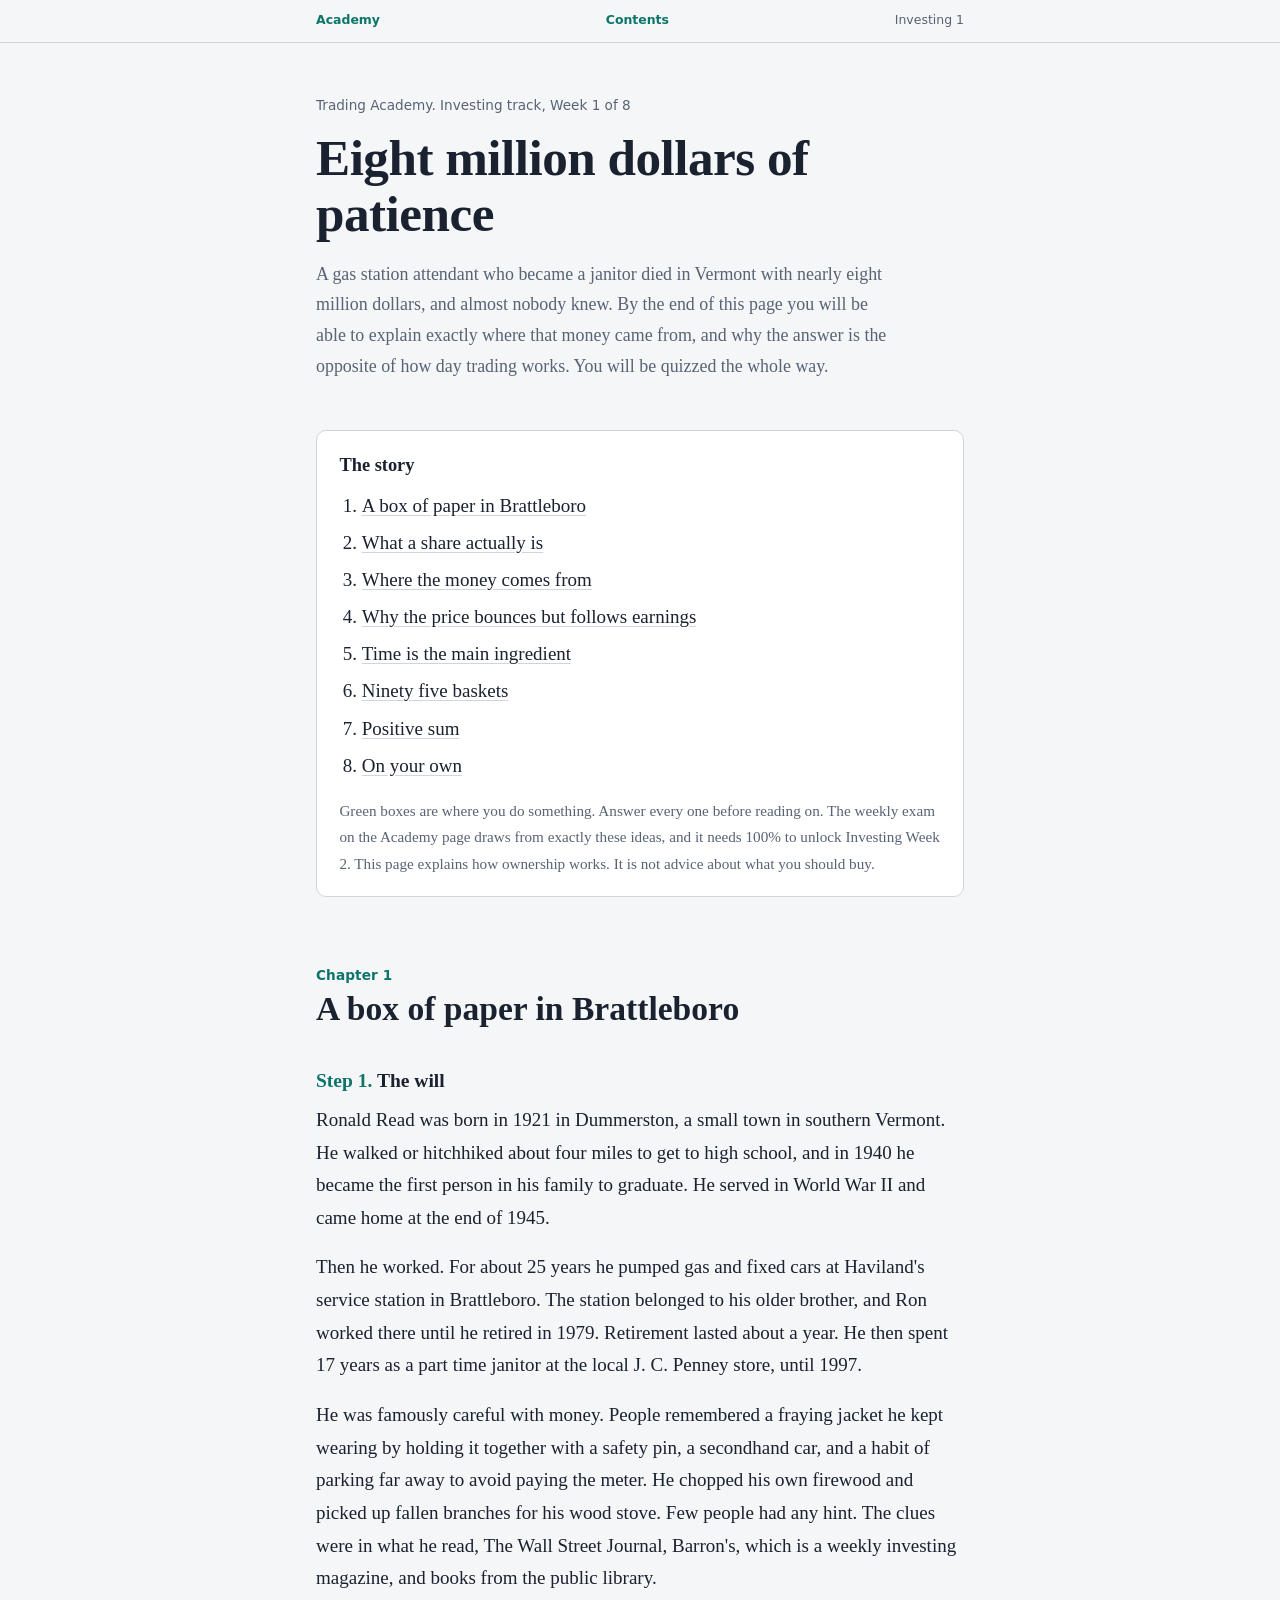
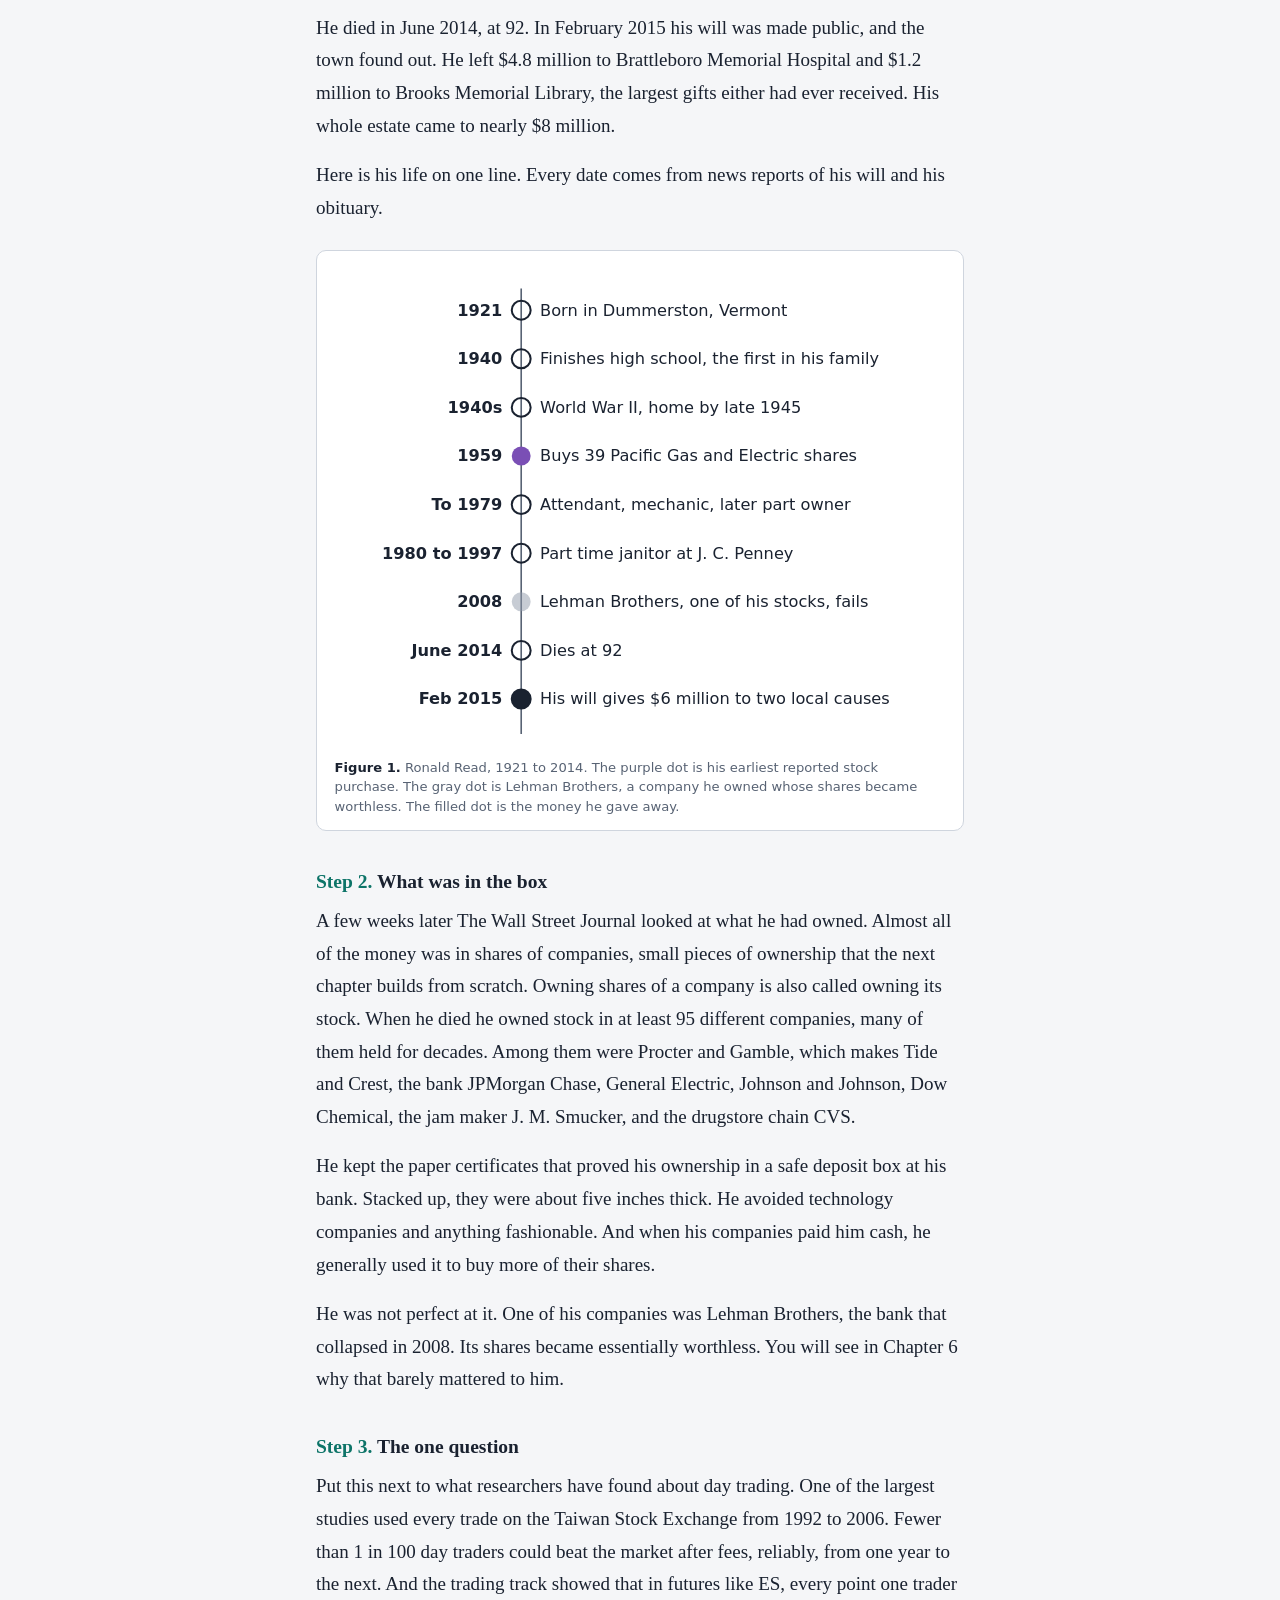
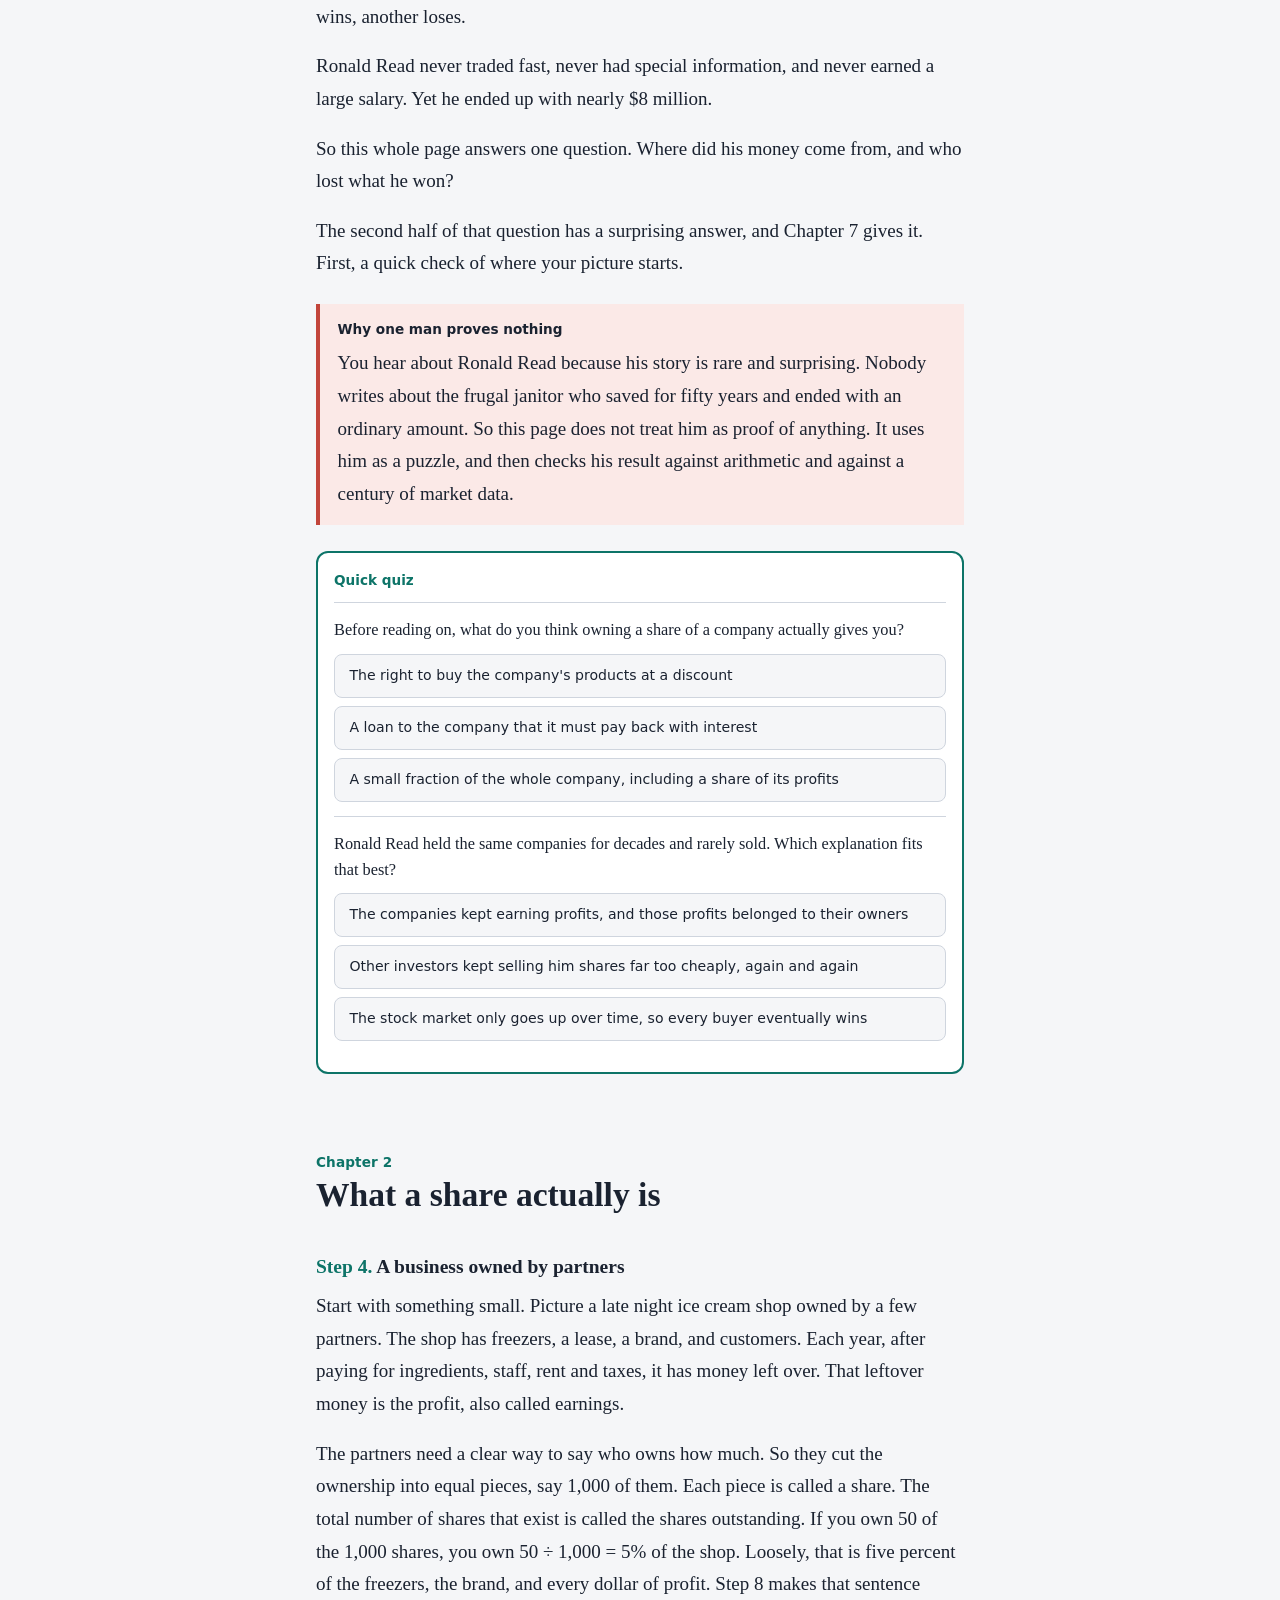
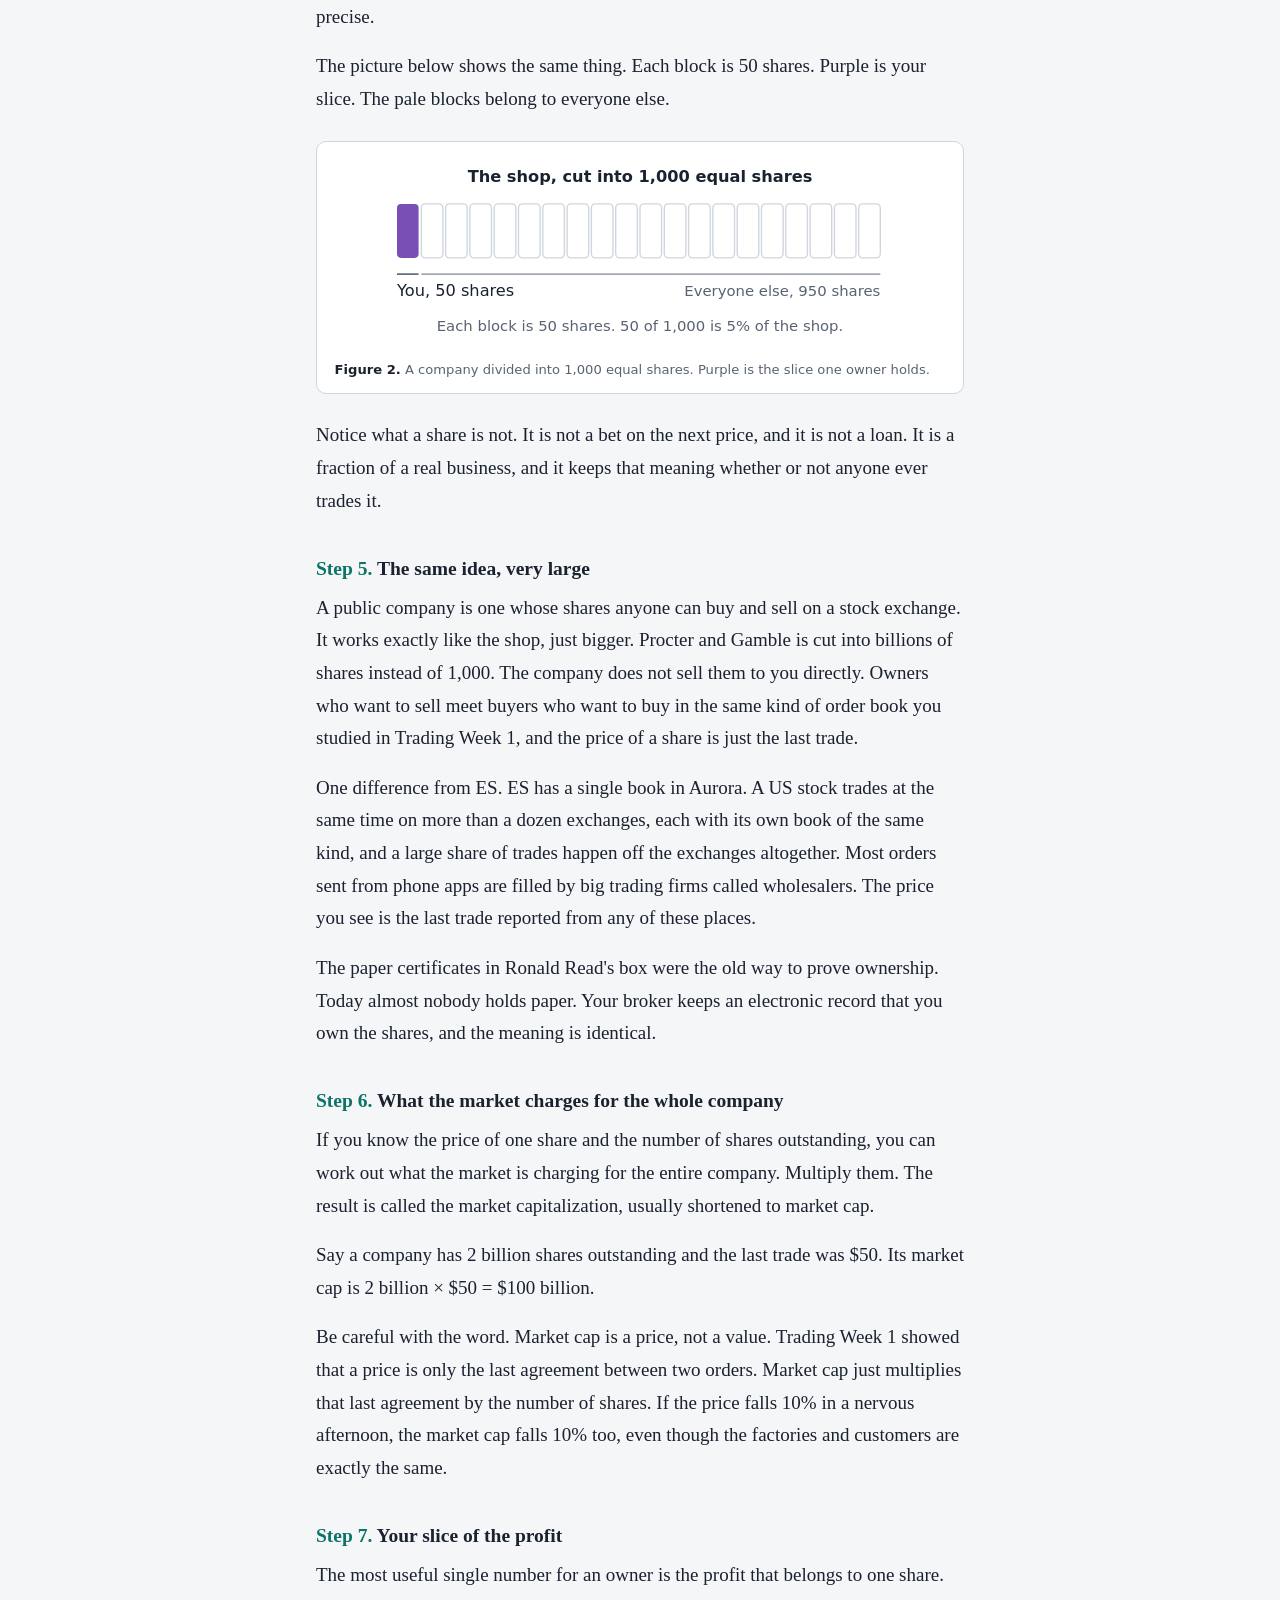
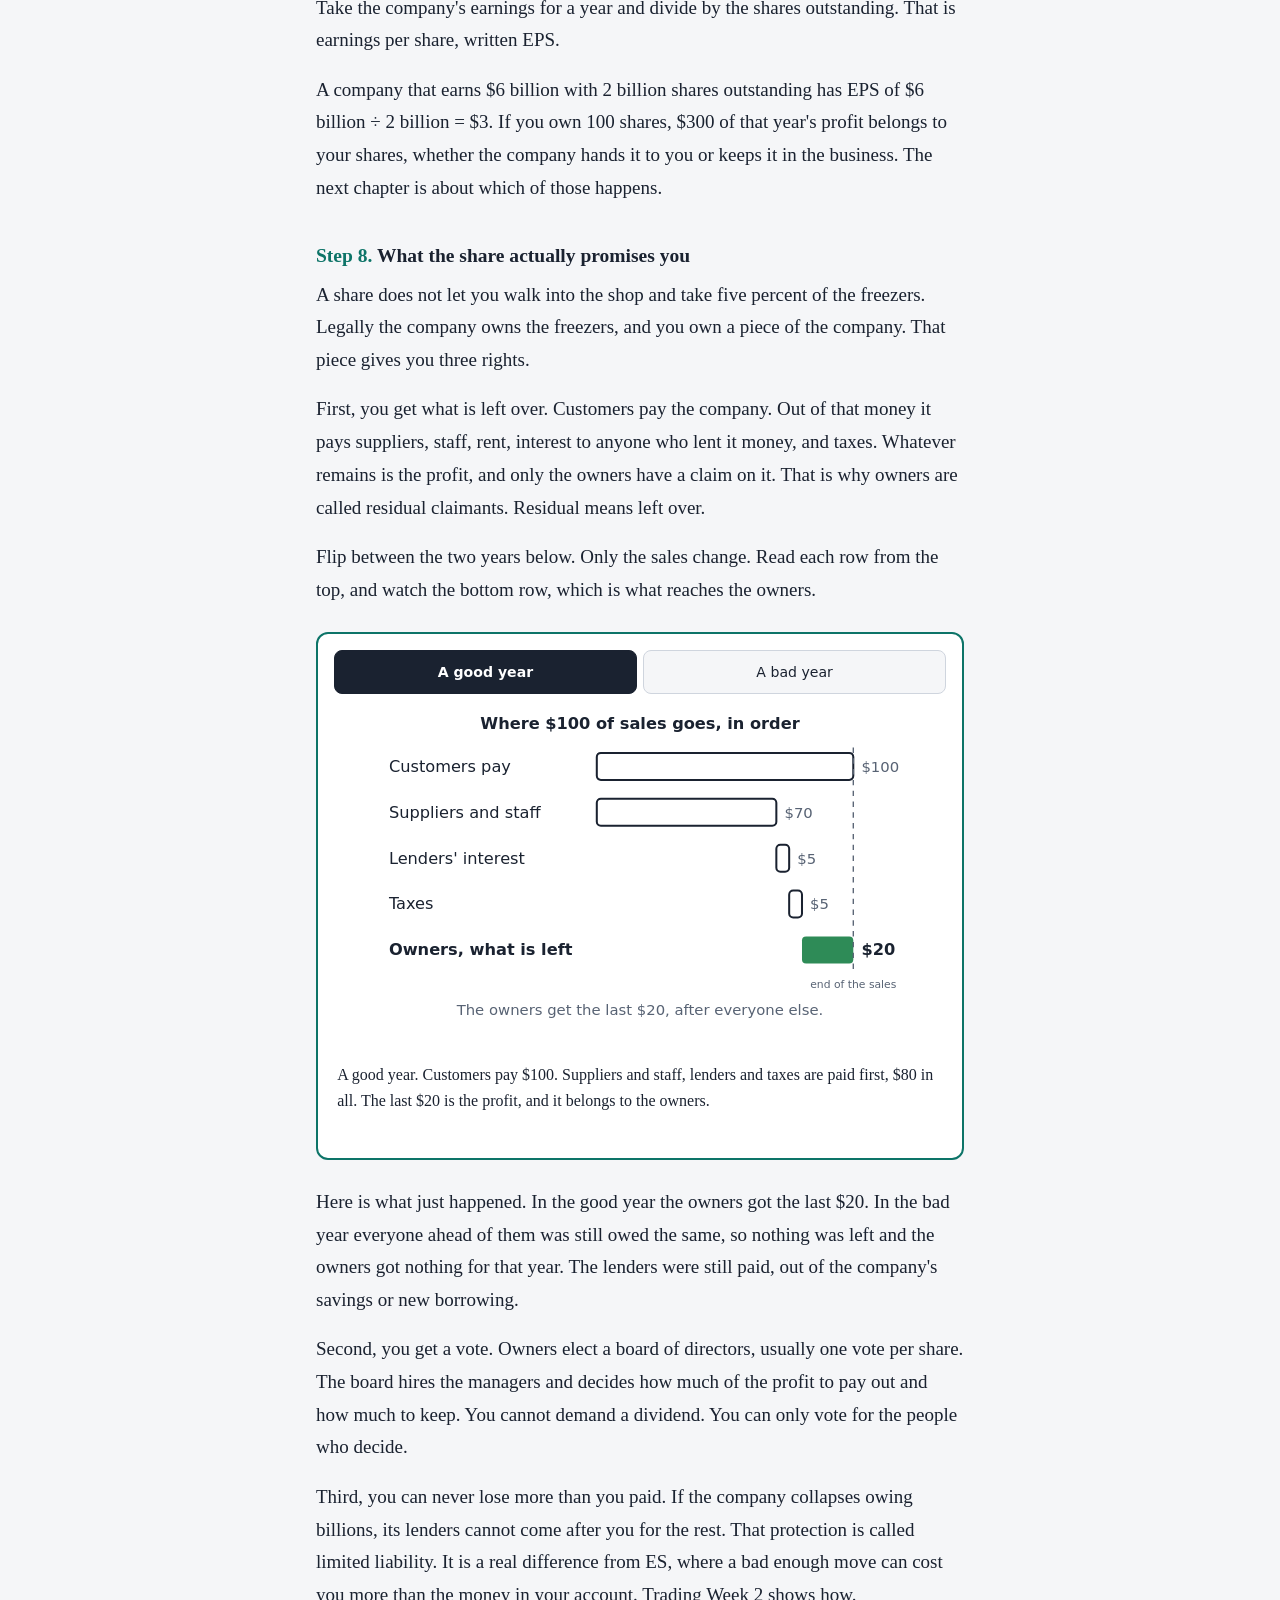
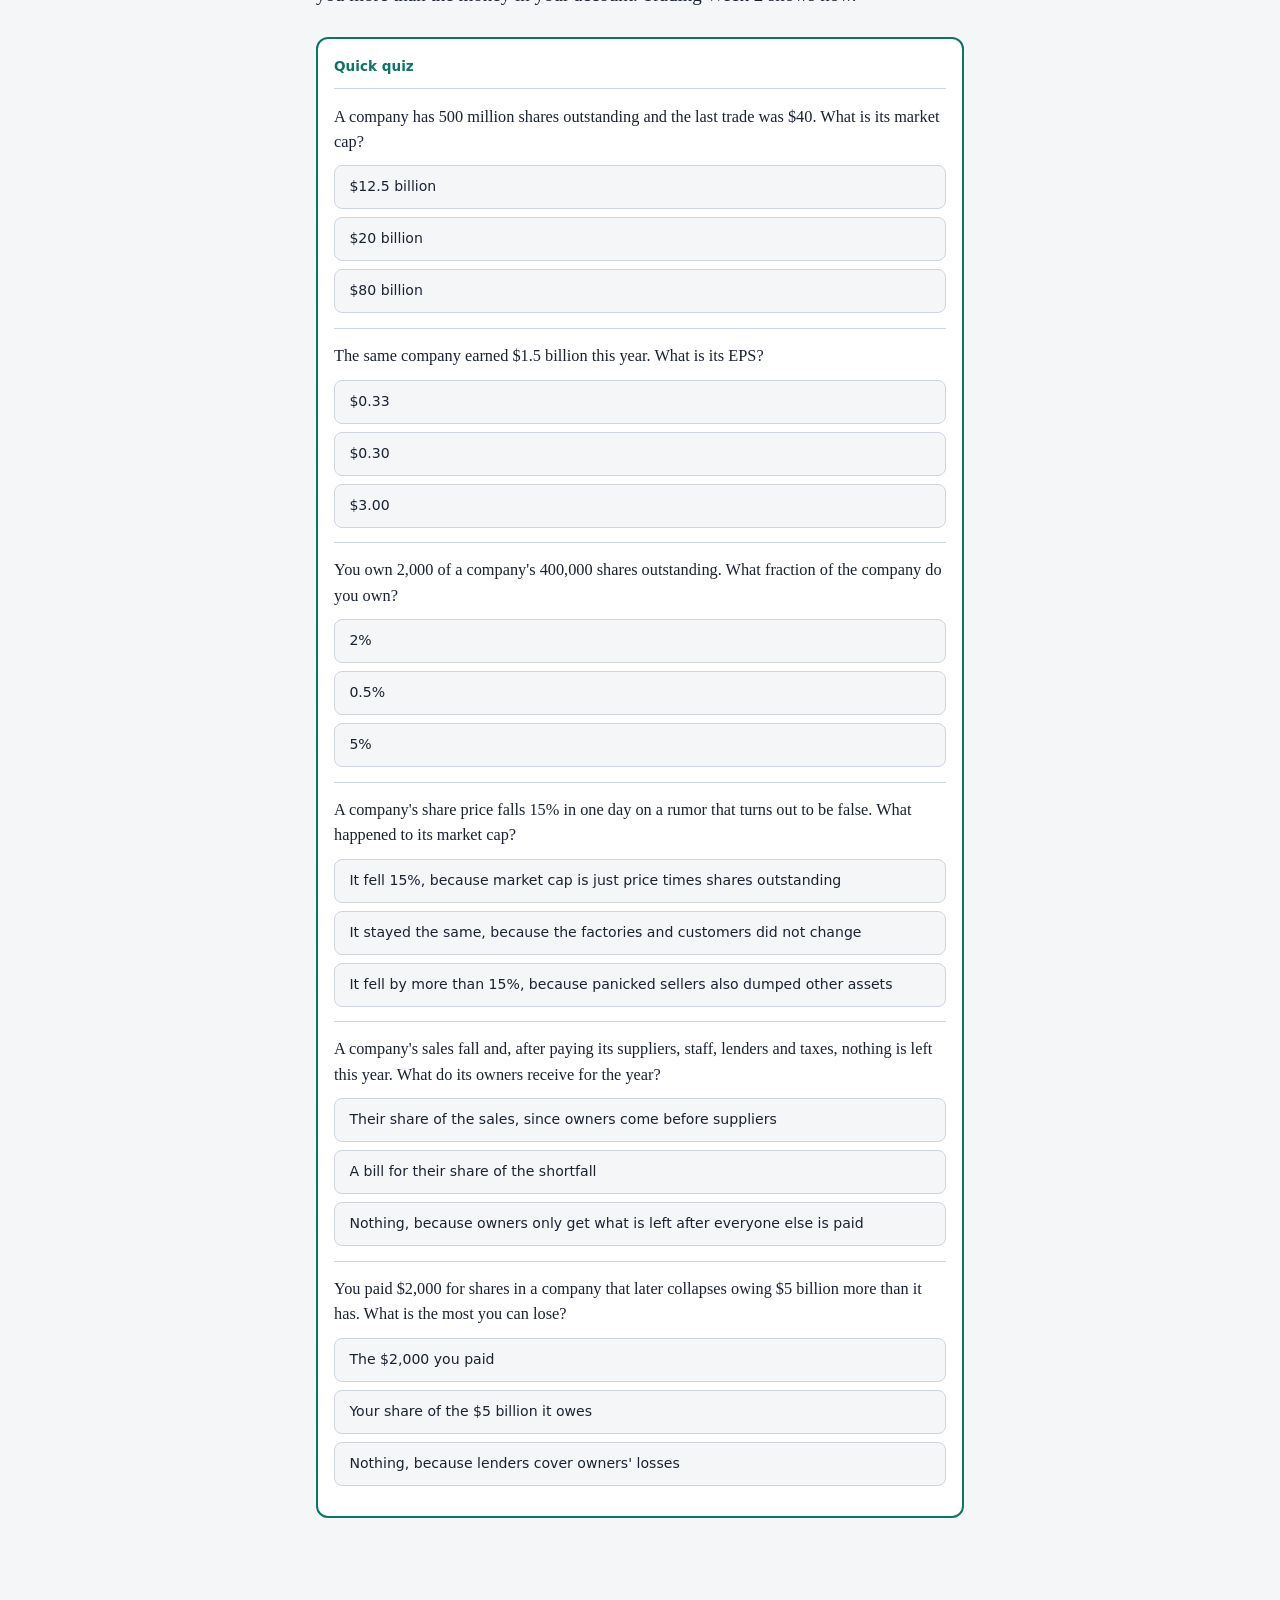
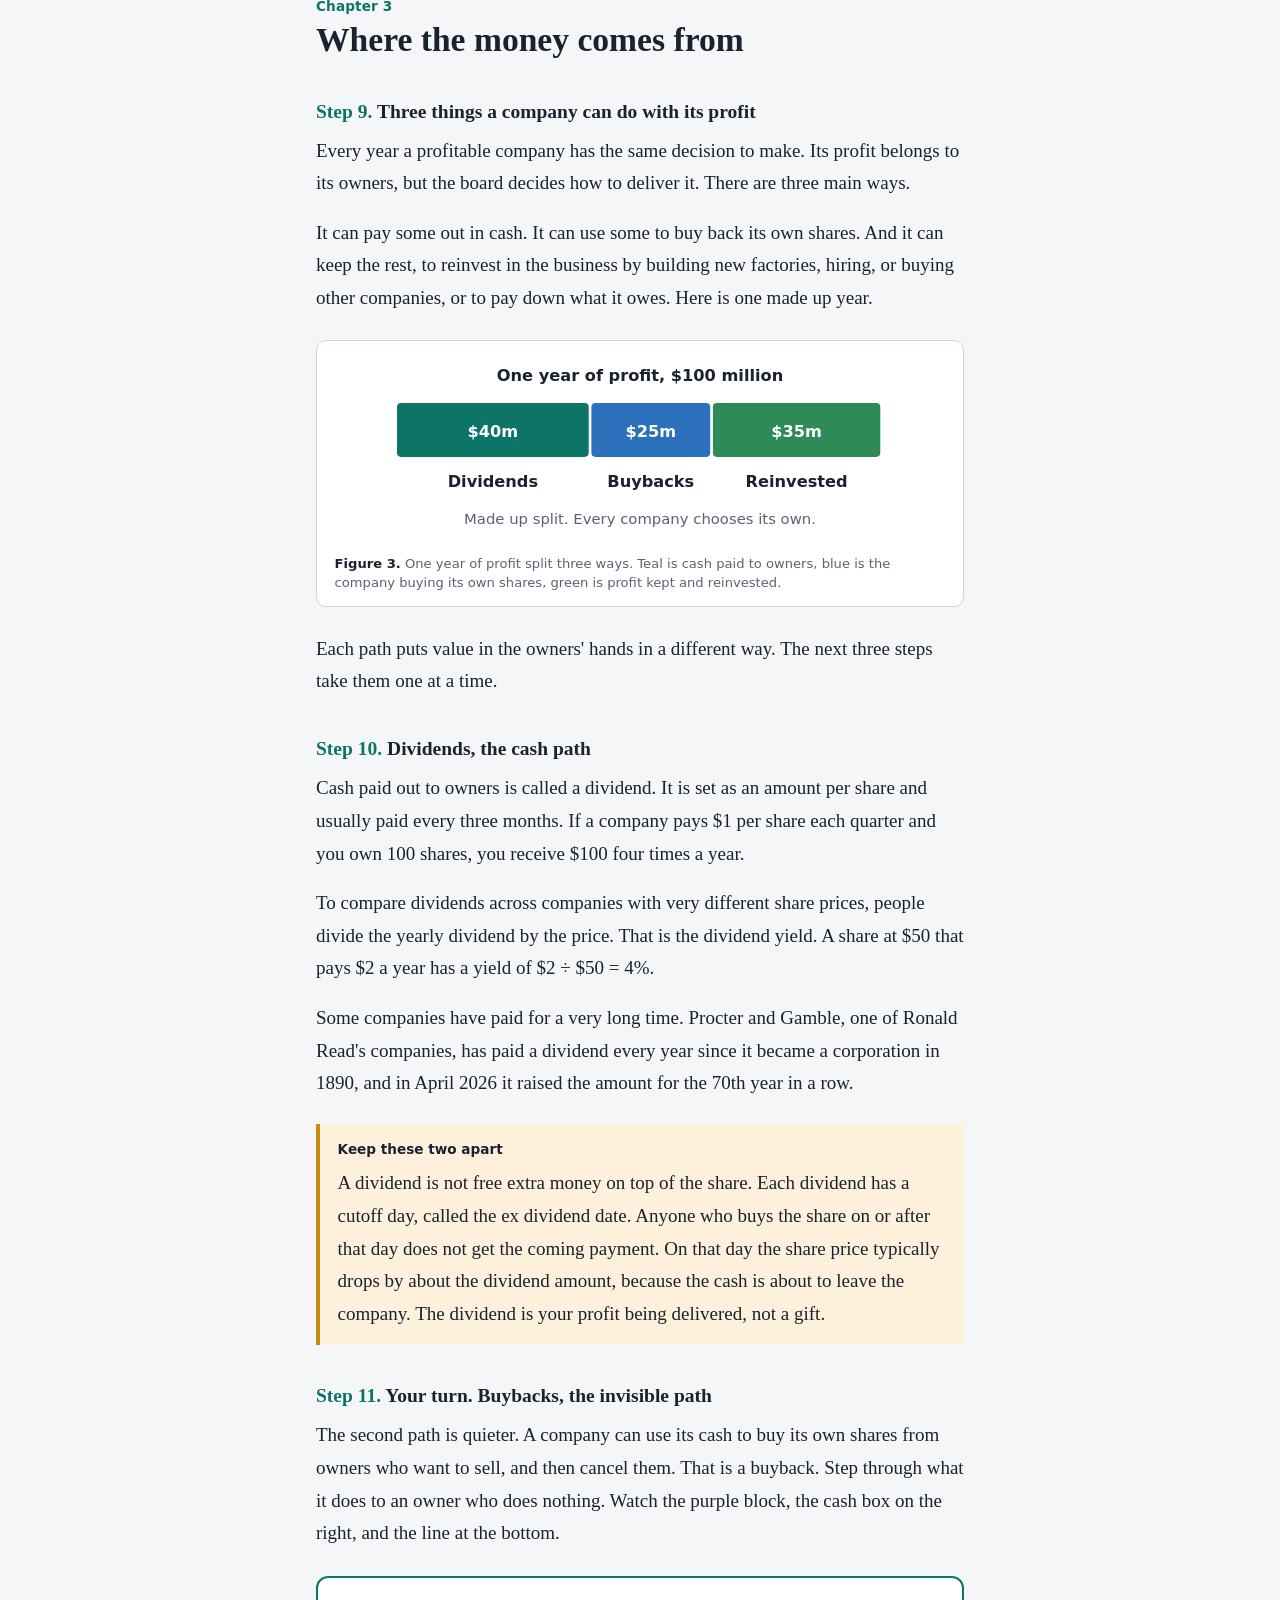
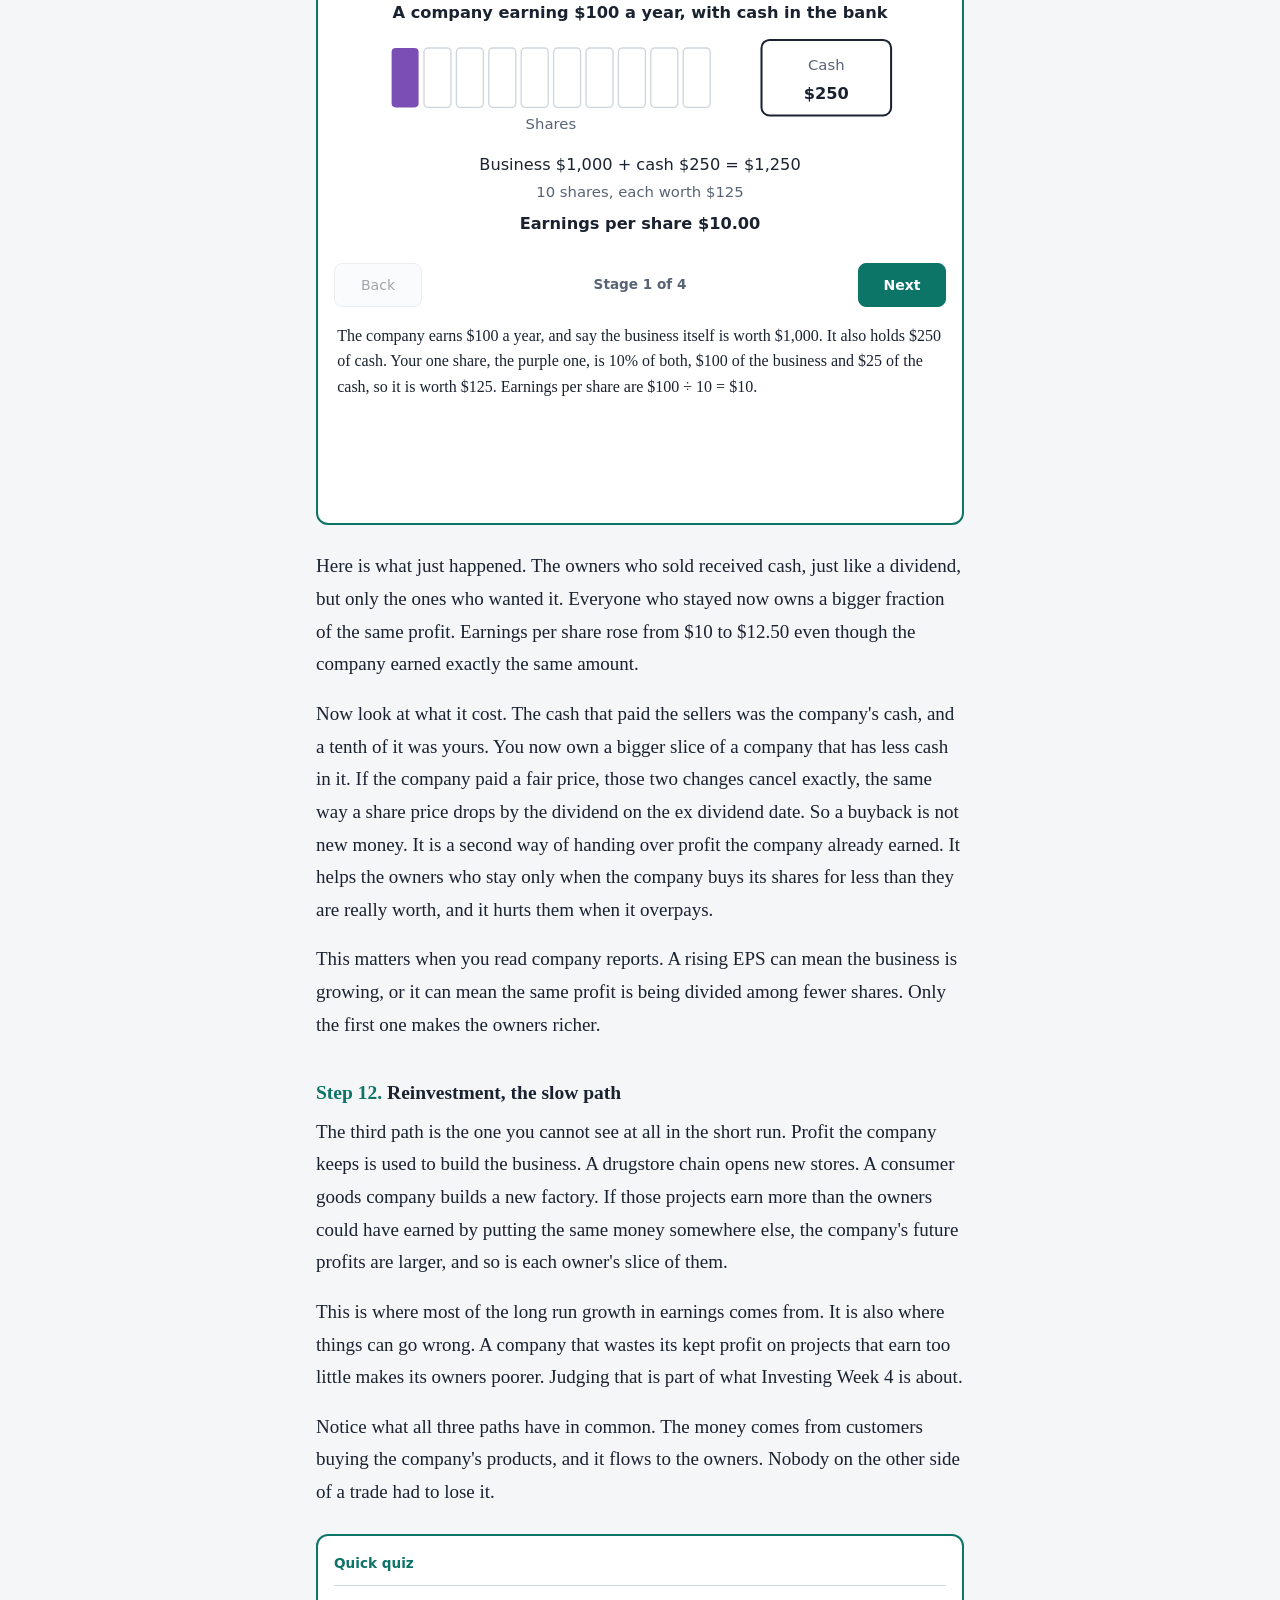
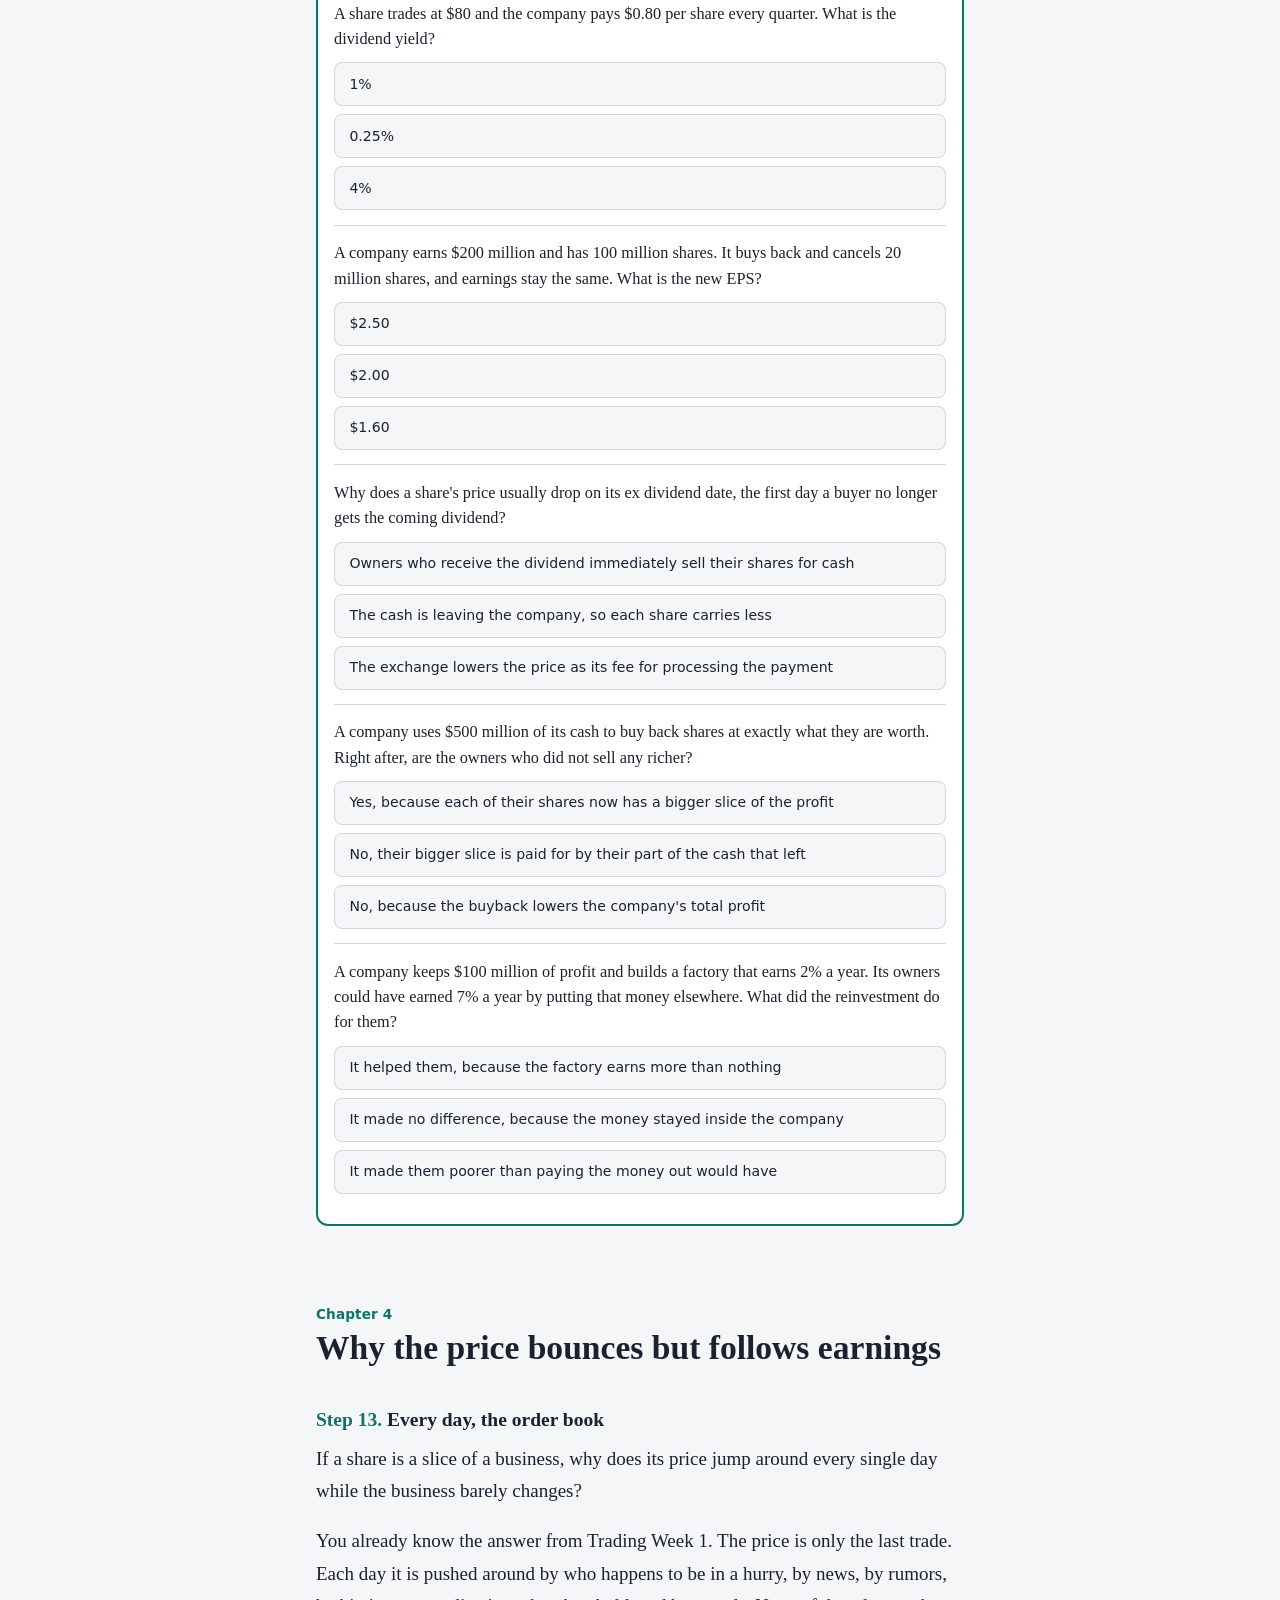
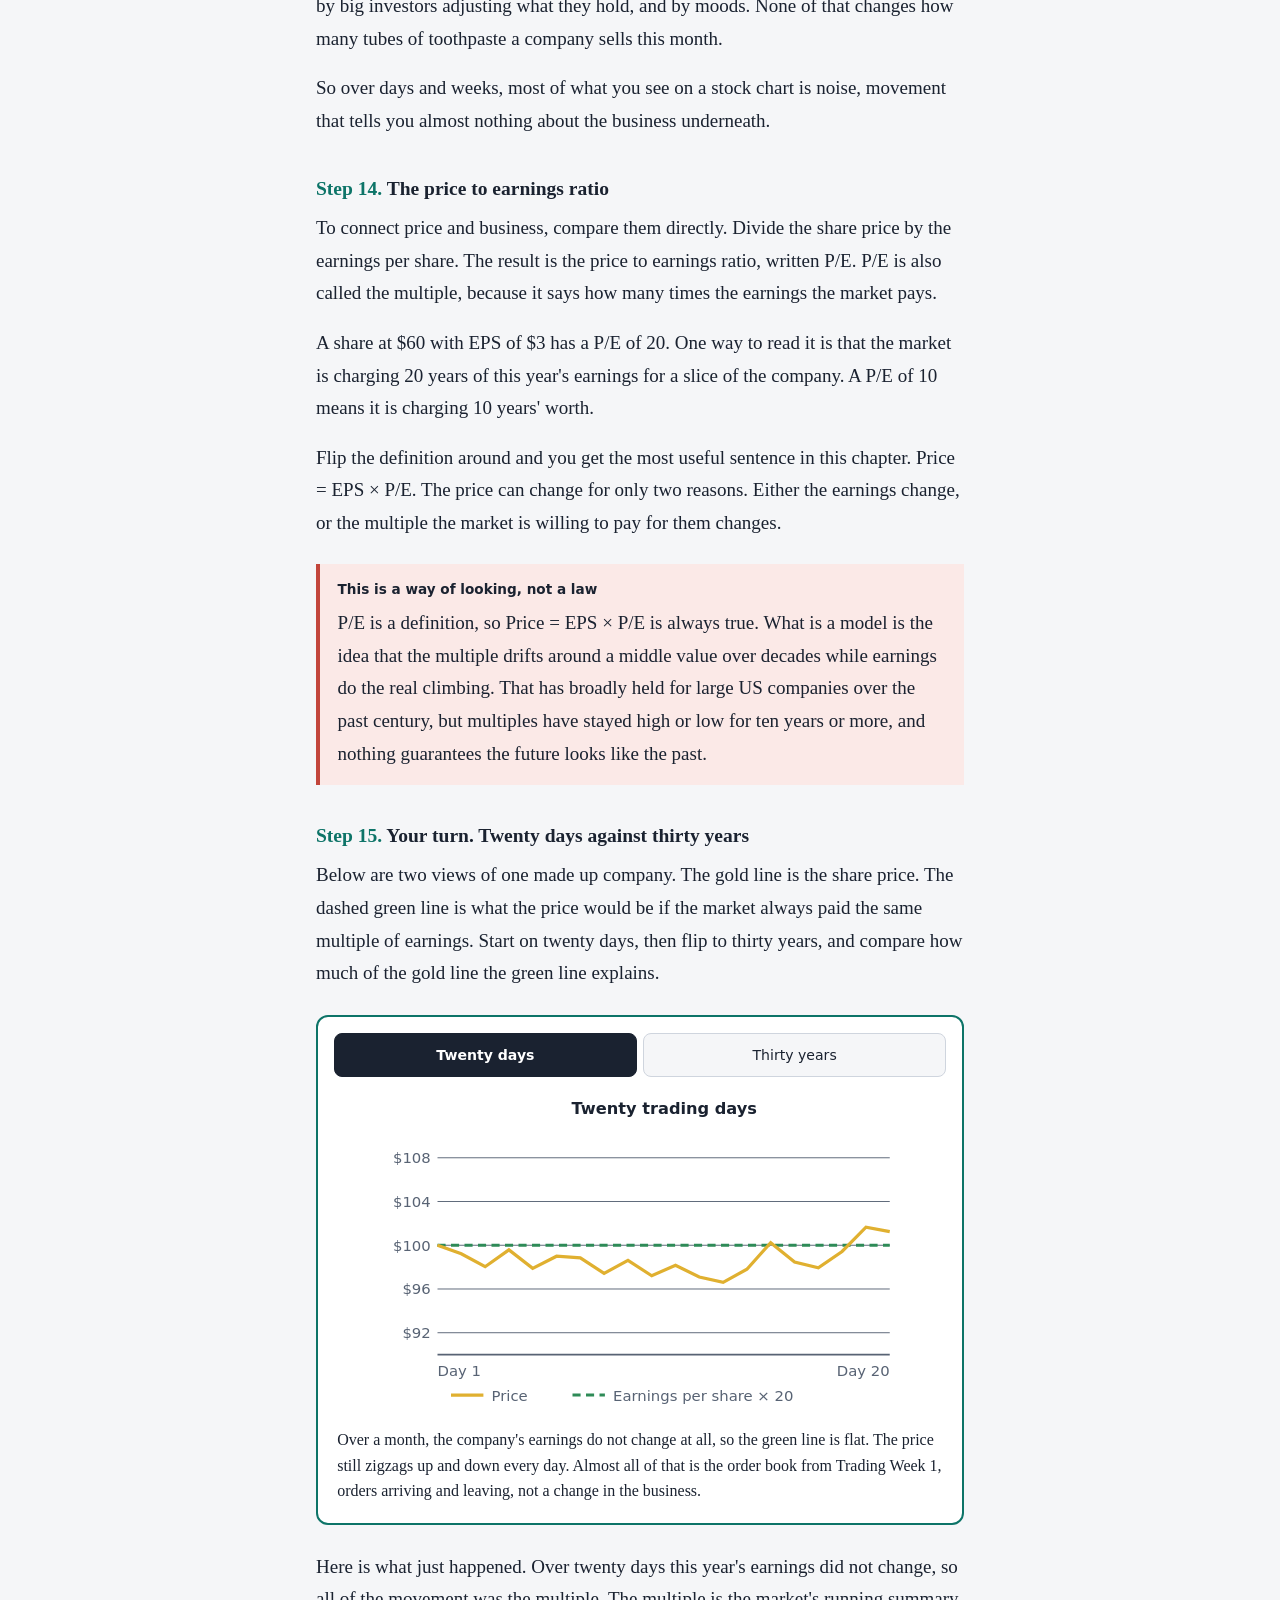
==== commit 4c4ad69d: "Investing Week 1: audited 132 question bank, accept dollar signs in answers, two lesson corrections " ====
--- a/lessons/inv01.html
+++ b/lessons/inv01.html
@@ -242,7 +242,7 @@
 
 <h3 id="s1"><span class="sn">Step 1.</span> The will</h3>
 <p>Ronald Read was born in 1921 in Dummerston, a small town in southern Vermont. He walked or hitchhiked about four miles to get to high school, and in 1940 he became the first person in his family to graduate. He served in World War II and came home at the end of 1945.</p>
-<p>Then he worked. For about 25 years he pumped gas and fixed cars at Haviland's service station in Brattleboro. He and his older brother later bought the station, and they sold it when he retired in 1979. Retirement lasted about a year. He then spent 17 years as a part time janitor at the local J. C. Penney store, until 1997.</p>
+<p>Then he worked. For about 25 years he pumped gas and fixed cars at Haviland's service station in Brattleboro. The station belonged to his older brother, and Ron worked there until he retired in 1979. Retirement lasted about a year. He then spent 17 years as a part time janitor at the local J. C. Penney store, until 1997.</p>
 <p>He was famously careful with money. People remembered a fraying jacket he kept wearing by holding it together with a safety pin, a secondhand car, and a habit of parking far away to avoid paying the meter. He chopped his own firewood and picked up fallen branches for his wood stove. Few people had any hint. The clues were in what he read, The Wall Street Journal, Barron's, which is a weekly investing magazine, and books from the public library.</p>
 <p>He died in June 2014, at 92. In February 2015 his will was made public, and the town found out. He left $4.8 million to Brattleboro Memorial Hospital and $1.2 million to Brooks Memorial Library, the largest gifts either had ever received. His whole estate came to nearly $8 million.</p>
 <p>Here is his life on one line. Every date comes from news reports of his will and his obituary.</p>
@@ -484,7 +484,7 @@
 
 <h3 id="s31"><span class="sn">Step 31.</span> Mixed questions, the way the exam asks them</h3>
 <p>The weekly exam mixes everything, so this last set does too.</p>
-<div class="widget quiz"><h4 class="qh">Quick quiz</h4><div class="q" data-a="2"><p class="qt">A company's EPS rises 10% this year but it earned exactly the same total profit as last year. What most likely happened?</p><div class="opts col"><button type="button" data-o="0">Its share price rose 10% during the year</button><button type="button" data-o="1">It paid out a larger dividend than last year</button><button type="button" data-o="2">It bought back and cancelled about 9% of its shares</button></div><p class="fb" hidden>Same profit with higher EPS means fewer shares. If shares fall by a fraction f, EPS rises by 1 ÷ (1 − f). A 10% rise needs f of about 9%. The price and the dividend do not enter into EPS.</p></div><div class="q" data-a="0"><p class="qt">Which change would raise a share's price if nothing else changed?</p><div class="opts col"><button type="button" data-o="0">The company's EPS rises from growing profit</button><button type="button" data-o="1">The company's P/E falls while earnings hold steady</button><button type="button" data-o="2">The company pays out a large dividend this year</button></div><p class="fb" hidden>Price = EPS × P/E, so higher EPS from growing profit, with the same P/E, means a higher price. A falling P/E lowers it, and paying a dividend moves cash out of the company, so the price typically drops by about that amount.</p></div><div class="q" data-a="1"><p class="qt">An investment grows 8% a year for 36 years. By the rule of 72, roughly how many times larger is it?</p><div class="opts col"><button type="button" data-o="0">8 times</button><button type="button" data-o="1">16 times</button><button type="button" data-o="2">36 times</button></div><p class="fb" hidden>At 8% money doubles about every 9 years. 36 years is four doublings, and 2 × 2 × 2 × 2 = 16. The exact figure is 1.08³⁶, about 16.0.</p></div><div class="q" data-a="1"><p class="qt">In the calculator, $1,000 at 6.8% for 30 years ends at $7,197 with dividends reinvested. With dividends spent, the shares end at $3,061 and $1,627 of dividends was spent along the way. How much more did reinvesting leave you, counting the spent cash?</p><div class="opts col"><button type="button" data-o="0">$4,136, the reinvested value minus the shares</button><button type="button" data-o="1">$2,509, the reinvested value minus shares and spent cash together</button><button type="button" data-o="2">Nothing, because the spent cash makes up the difference</button></div><p class="fb" hidden>Spent, you have $3,061 + $1,627 = $4,688 in total. Reinvested, you have $7,197. The difference is $7,197 − $4,688 = $2,509. The $4,136 answer forgot the dividends you did receive.</p></div><div class="q" data-a="0"><p class="qt">Company A's shares trade at $500 and it has 10 million shares. Company B's shares trade at $50 and it has 1 billion shares. Which counts for more in an index weighted by market cap?</p><div class="opts col"><button type="button" data-o="0">Company B, with a market cap of $50 billion against $5 billion</button><button type="button" data-o="1">Company A, because its share price is ten times higher</button><button type="button" data-o="2">Neither, because each company counts equally</button></div><p class="fb" hidden>Market cap is price times shares. A is $500 × 10 million = $5 billion. B is $50 × 1 billion = $50 billion. B counts ten times as much. Share price alone tells you nothing about a company's size.</p></div><div class="q" data-a="2"><p class="qt">Which of these best describes Ronald Read's approach, according to the reporting?</p><div class="opts col"><button type="button" data-o="0">He traded frequently to catch short moves in a few technology stocks</button><button type="button" data-o="1">He kept his savings in a bank account and bought stocks only at the end of his life</button><button type="button" data-o="2">He owned at least 95 mostly long established companies for decades and reinvested their dividends</button></div><p class="fb" hidden>The Wall Street Journal reported at least 95 holdings, many held for decades, an avoidance of technology stocks, and reinvested dividends. He was patient, diversified and cheap to run.</p></div></div>
+<div class="widget quiz"><h4 class="qh">Quick quiz</h4><div class="q" data-a="2"><p class="qt">A company's EPS rises 10% this year but it earned exactly the same total profit as last year. What most likely happened?</p><div class="opts col"><button type="button" data-o="0">Its share price rose 10% during the year</button><button type="button" data-o="1">It paid out a larger dividend than last year</button><button type="button" data-o="2">It bought back and cancelled about 9% of its shares</button></div><p class="fb" hidden>Same profit with higher EPS means fewer shares. If shares fall by a fraction f, EPS is multiplied by 1 ÷ (1 − f), so it rises by f ÷ (1 − f). A 10% rise needs f of about 9%. The price and the dividend do not enter into EPS.</p></div><div class="q" data-a="0"><p class="qt">Which change would raise a share's price if nothing else changed?</p><div class="opts col"><button type="button" data-o="0">The company's EPS rises from growing profit</button><button type="button" data-o="1">The company's P/E falls while earnings hold steady</button><button type="button" data-o="2">The company pays out a large dividend this year</button></div><p class="fb" hidden>Price = EPS × P/E, so higher EPS from growing profit, with the same P/E, means a higher price. A falling P/E lowers it, and paying a dividend moves cash out of the company, so the price typically drops by about that amount.</p></div><div class="q" data-a="1"><p class="qt">An investment grows 8% a year for 36 years. By the rule of 72, roughly how many times larger is it?</p><div class="opts col"><button type="button" data-o="0">8 times</button><button type="button" data-o="1">16 times</button><button type="button" data-o="2">36 times</button></div><p class="fb" hidden>At 8% money doubles about every 9 years. 36 years is four doublings, and 2 × 2 × 2 × 2 = 16. The exact figure is 1.08³⁶, about 16.0.</p></div><div class="q" data-a="1"><p class="qt">In the calculator, $1,000 at 6.8% for 30 years ends at $7,197 with dividends reinvested. With dividends spent, the shares end at $3,061 and $1,627 of dividends was spent along the way. How much more did reinvesting leave you, counting the spent cash?</p><div class="opts col"><button type="button" data-o="0">$4,136, the reinvested value minus the shares</button><button type="button" data-o="1">$2,509, the reinvested value minus shares and spent cash together</button><button type="button" data-o="2">Nothing, because the spent cash makes up the difference</button></div><p class="fb" hidden>Spent, you have $3,061 + $1,627 = $4,688 in total. Reinvested, you have $7,197. The difference is $7,197 − $4,688 = $2,509. The $4,136 answer forgot the dividends you did receive.</p></div><div class="q" data-a="0"><p class="qt">Company A's shares trade at $500 and it has 10 million shares. Company B's shares trade at $50 and it has 1 billion shares. Which counts for more in an index weighted by market cap?</p><div class="opts col"><button type="button" data-o="0">Company B, with a market cap of $50 billion against $5 billion</button><button type="button" data-o="1">Company A, because its share price is ten times higher</button><button type="button" data-o="2">Neither, because each company counts equally</button></div><p class="fb" hidden>Market cap is price times shares. A is $500 × 10 million = $5 billion. B is $50 × 1 billion = $50 billion. B counts ten times as much. Share price alone tells you nothing about a company's size.</p></div><div class="q" data-a="2"><p class="qt">Which of these best describes Ronald Read's approach, according to the reporting?</p><div class="opts col"><button type="button" data-o="0">He traded frequently to catch short moves in a few technology stocks</button><button type="button" data-o="1">He kept his savings in a bank account and bought stocks only at the end of his life</button><button type="button" data-o="2">He owned at least 95 mostly long established companies for decades and reinvested their dividends</button></div><p class="fb" hidden>The Wall Street Journal reported at least 95 holdings, many held for decades, an avoidance of technology stocks, and reinvested dividends. He was patient, diversified and cheap to run.</p></div></div>
 
 </section>
 
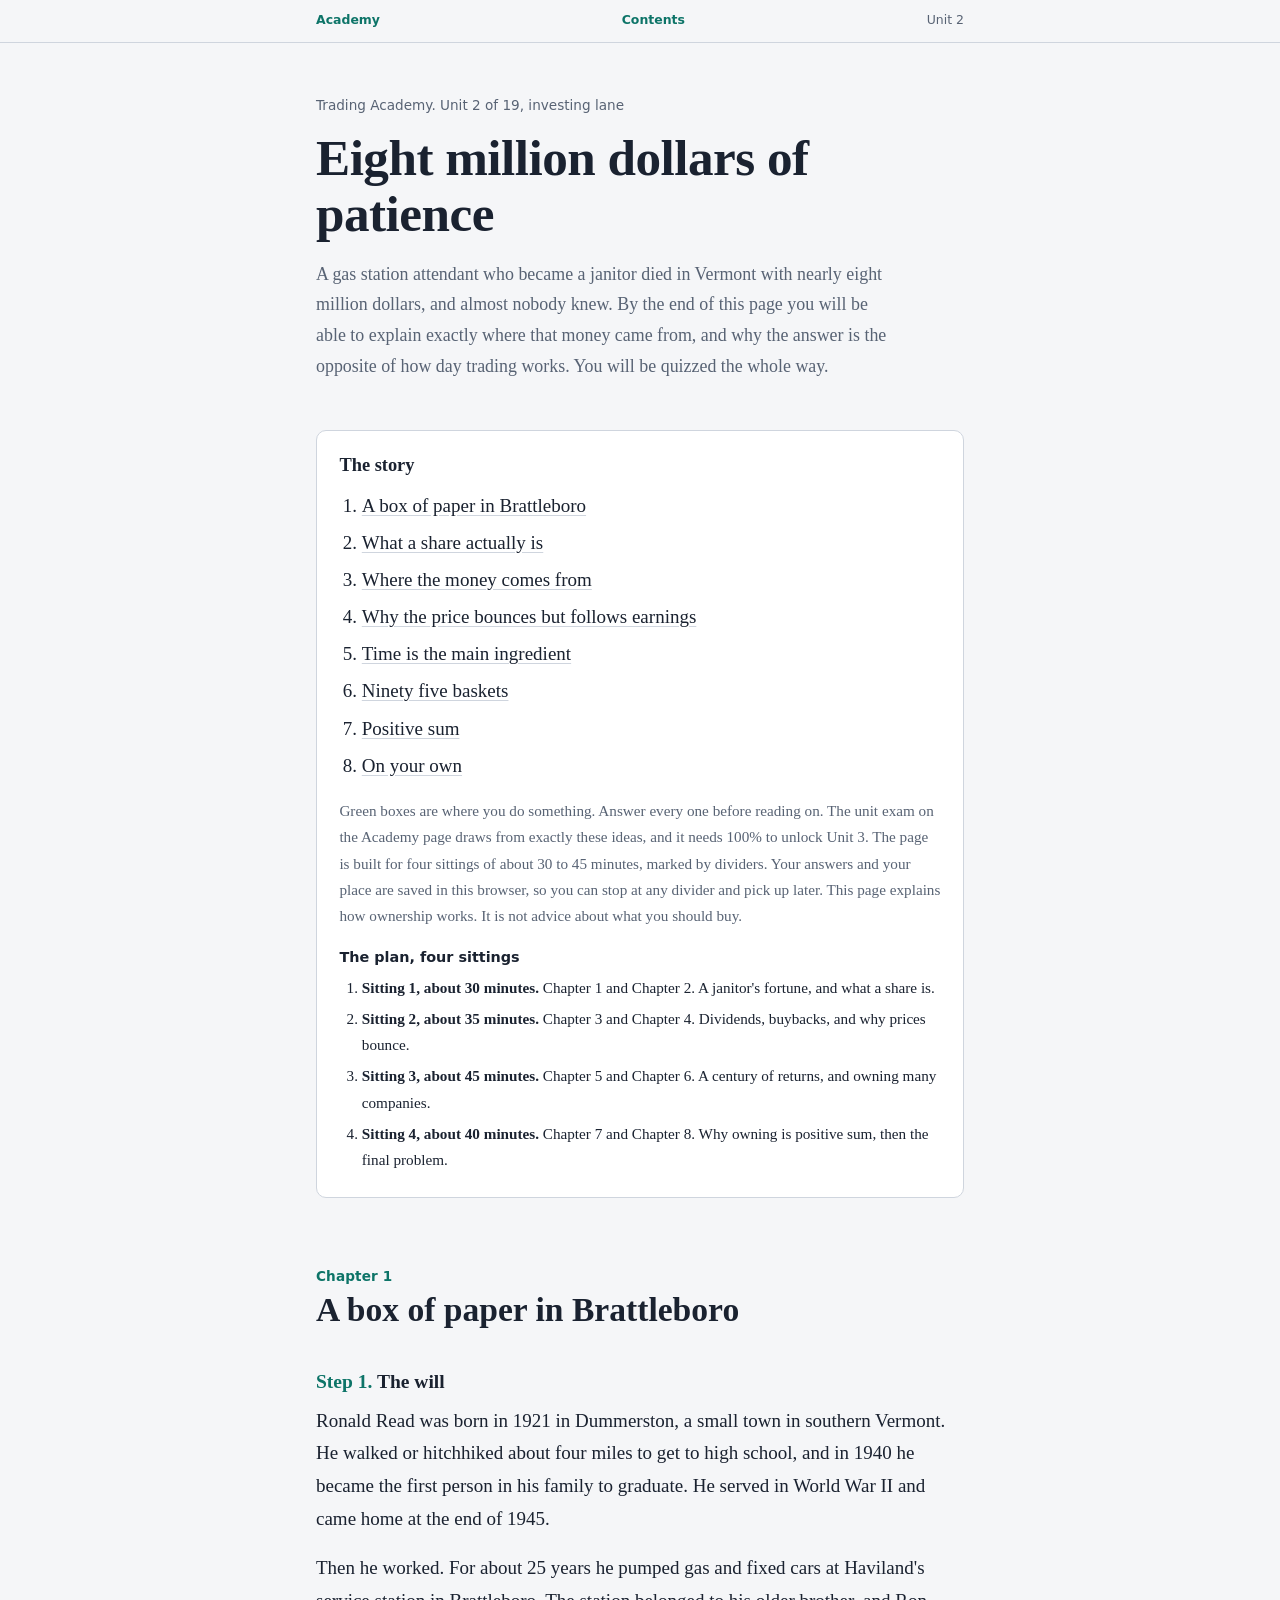
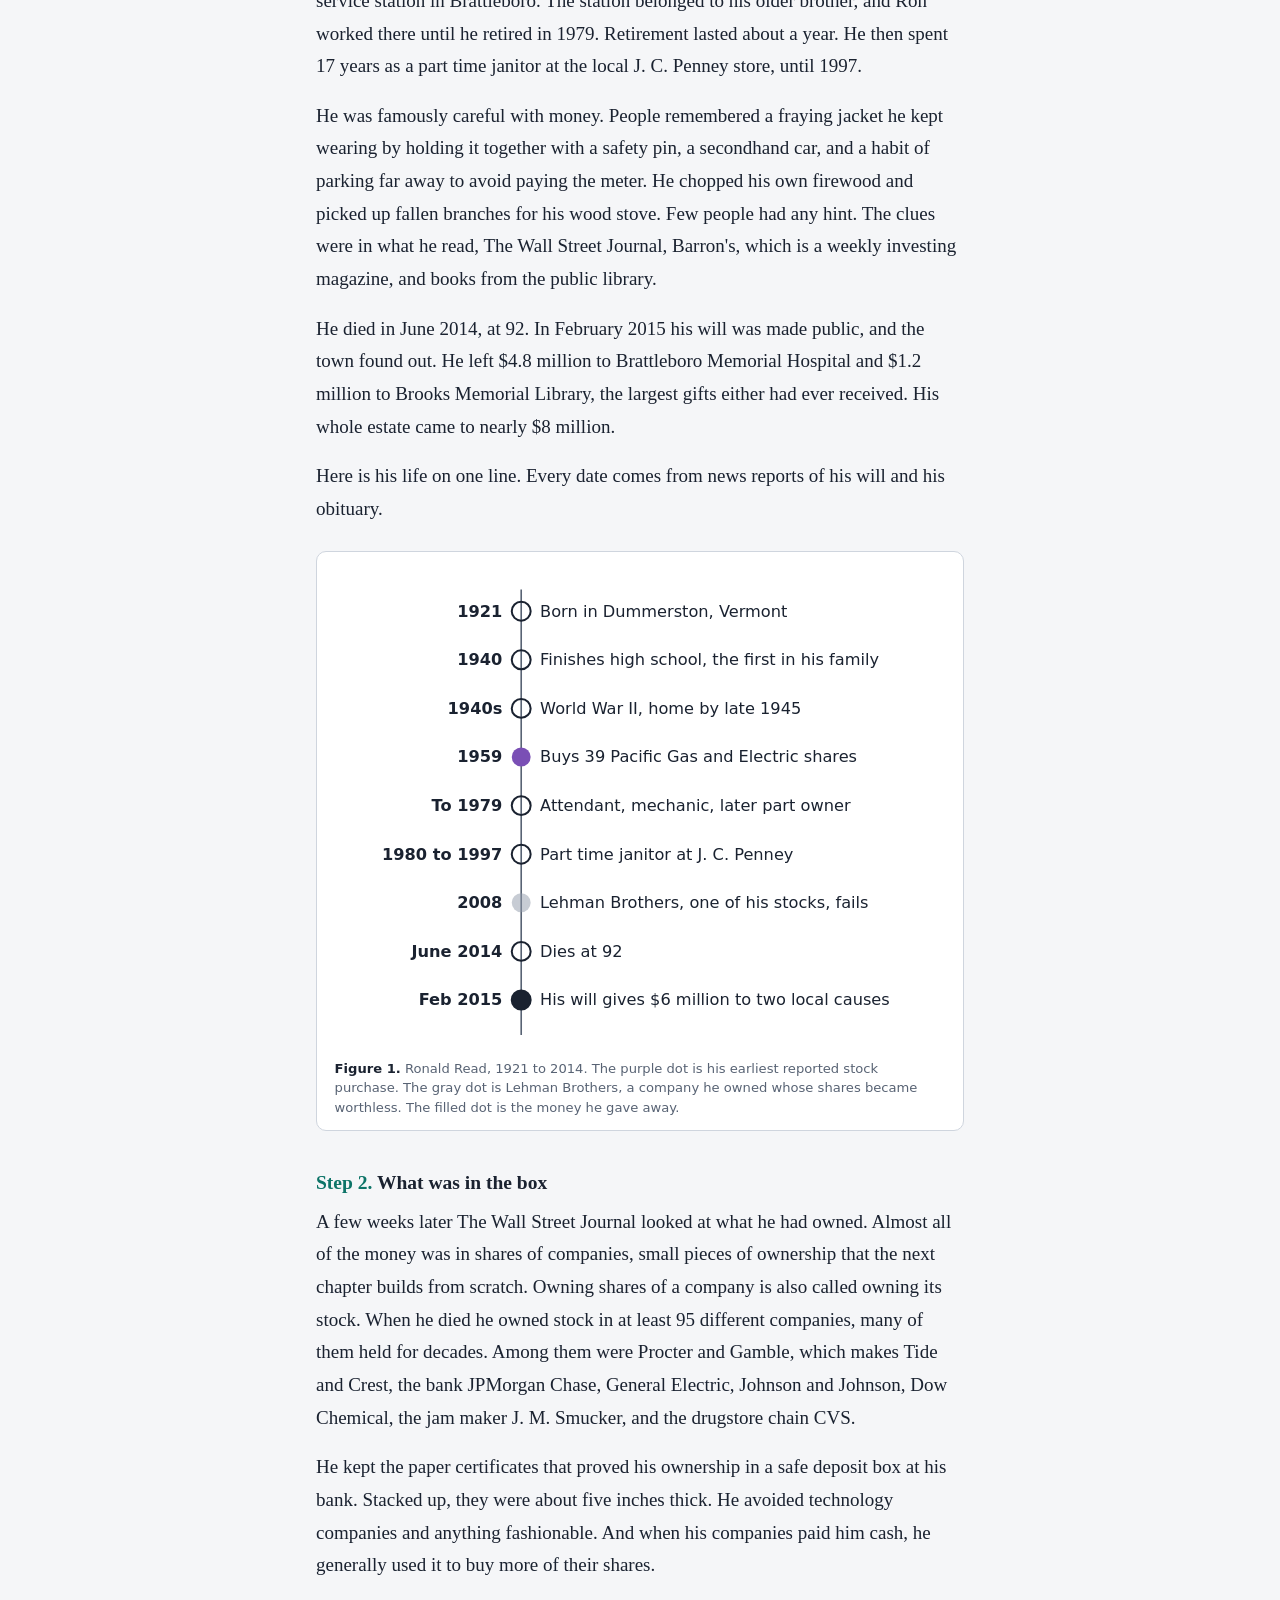
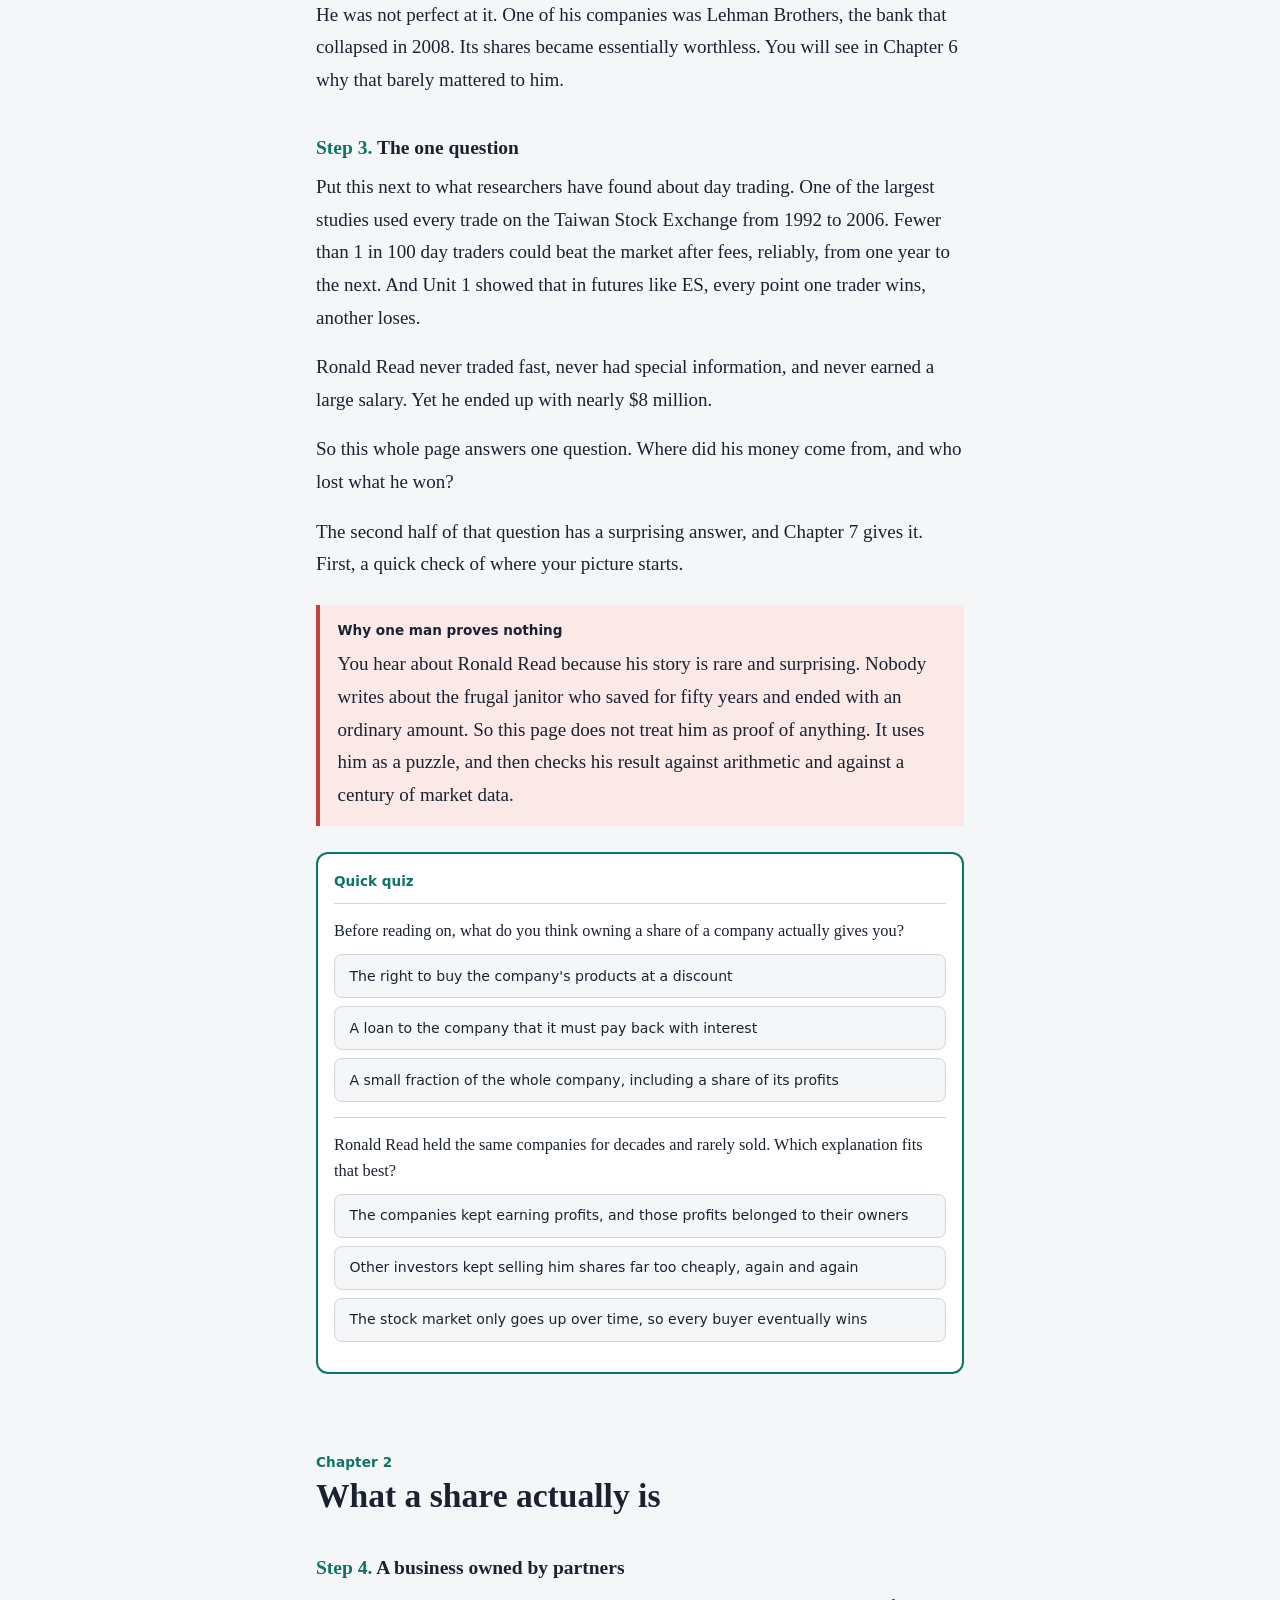
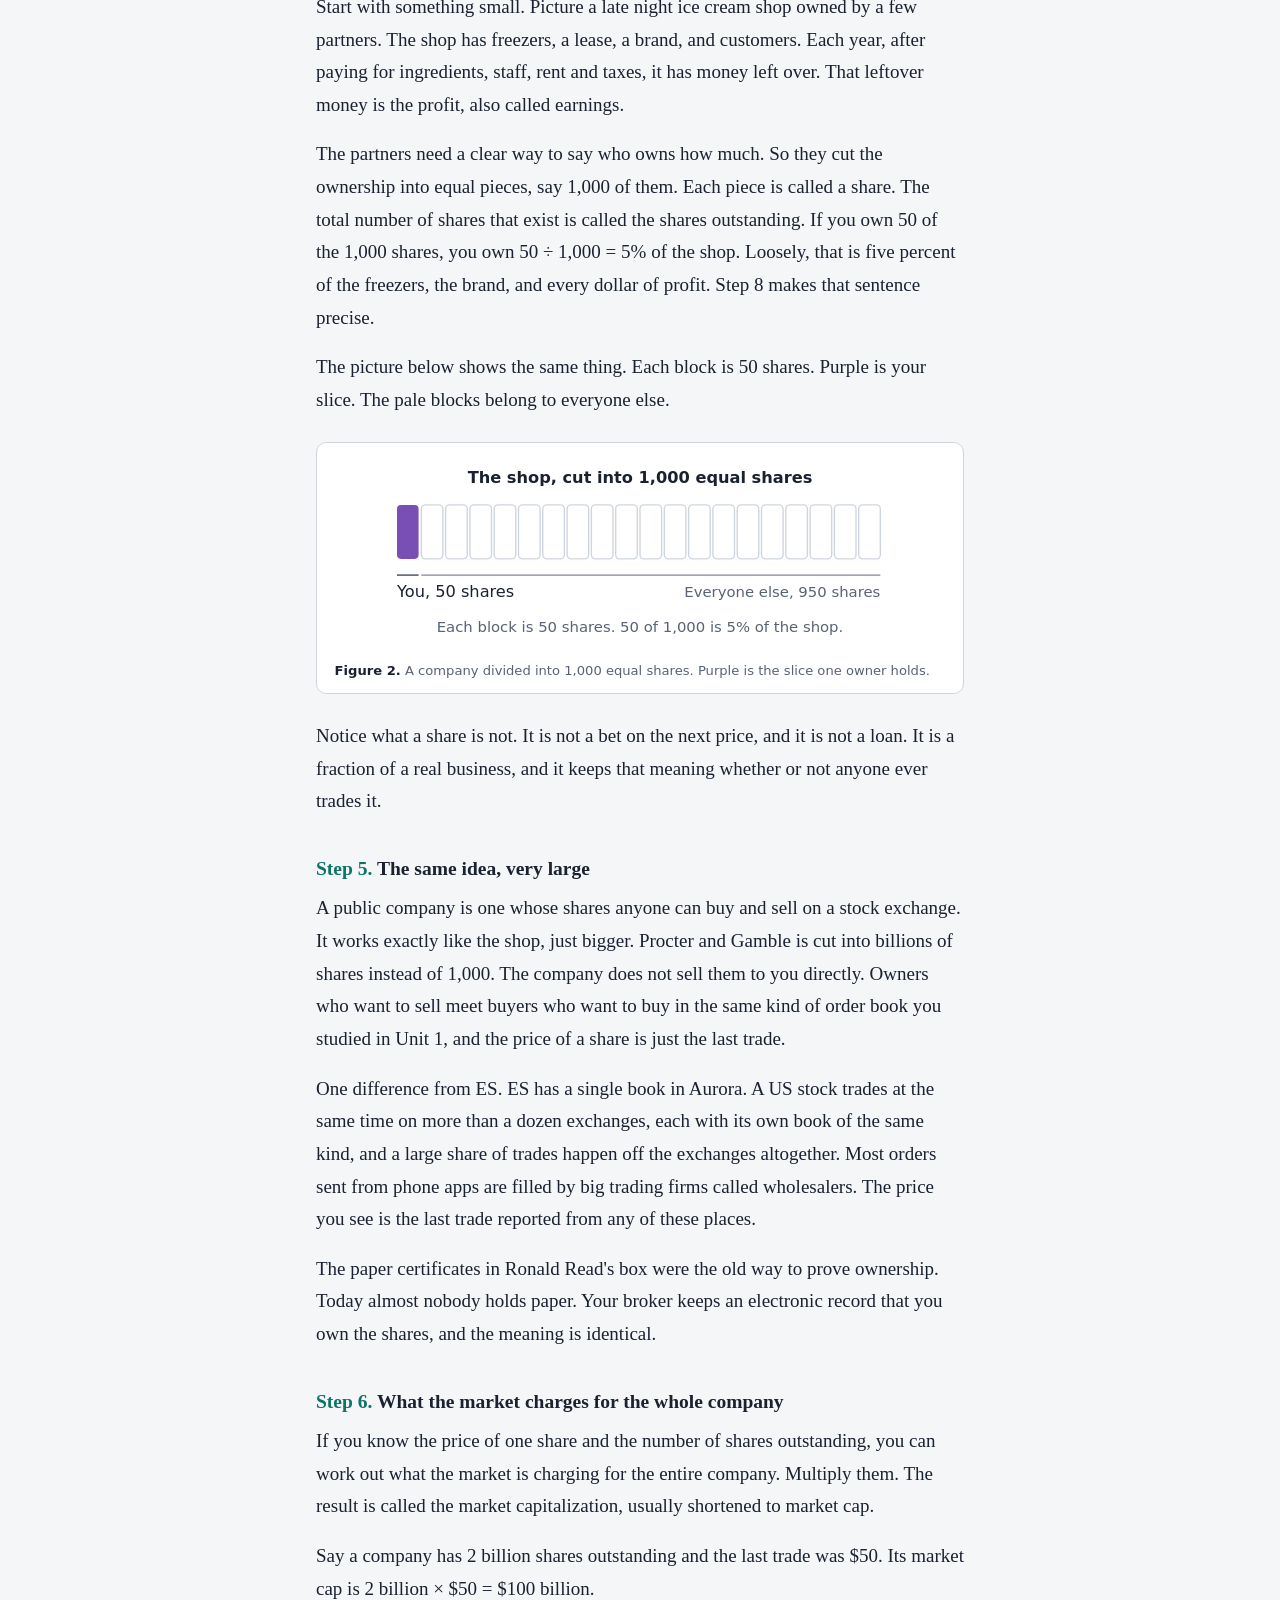
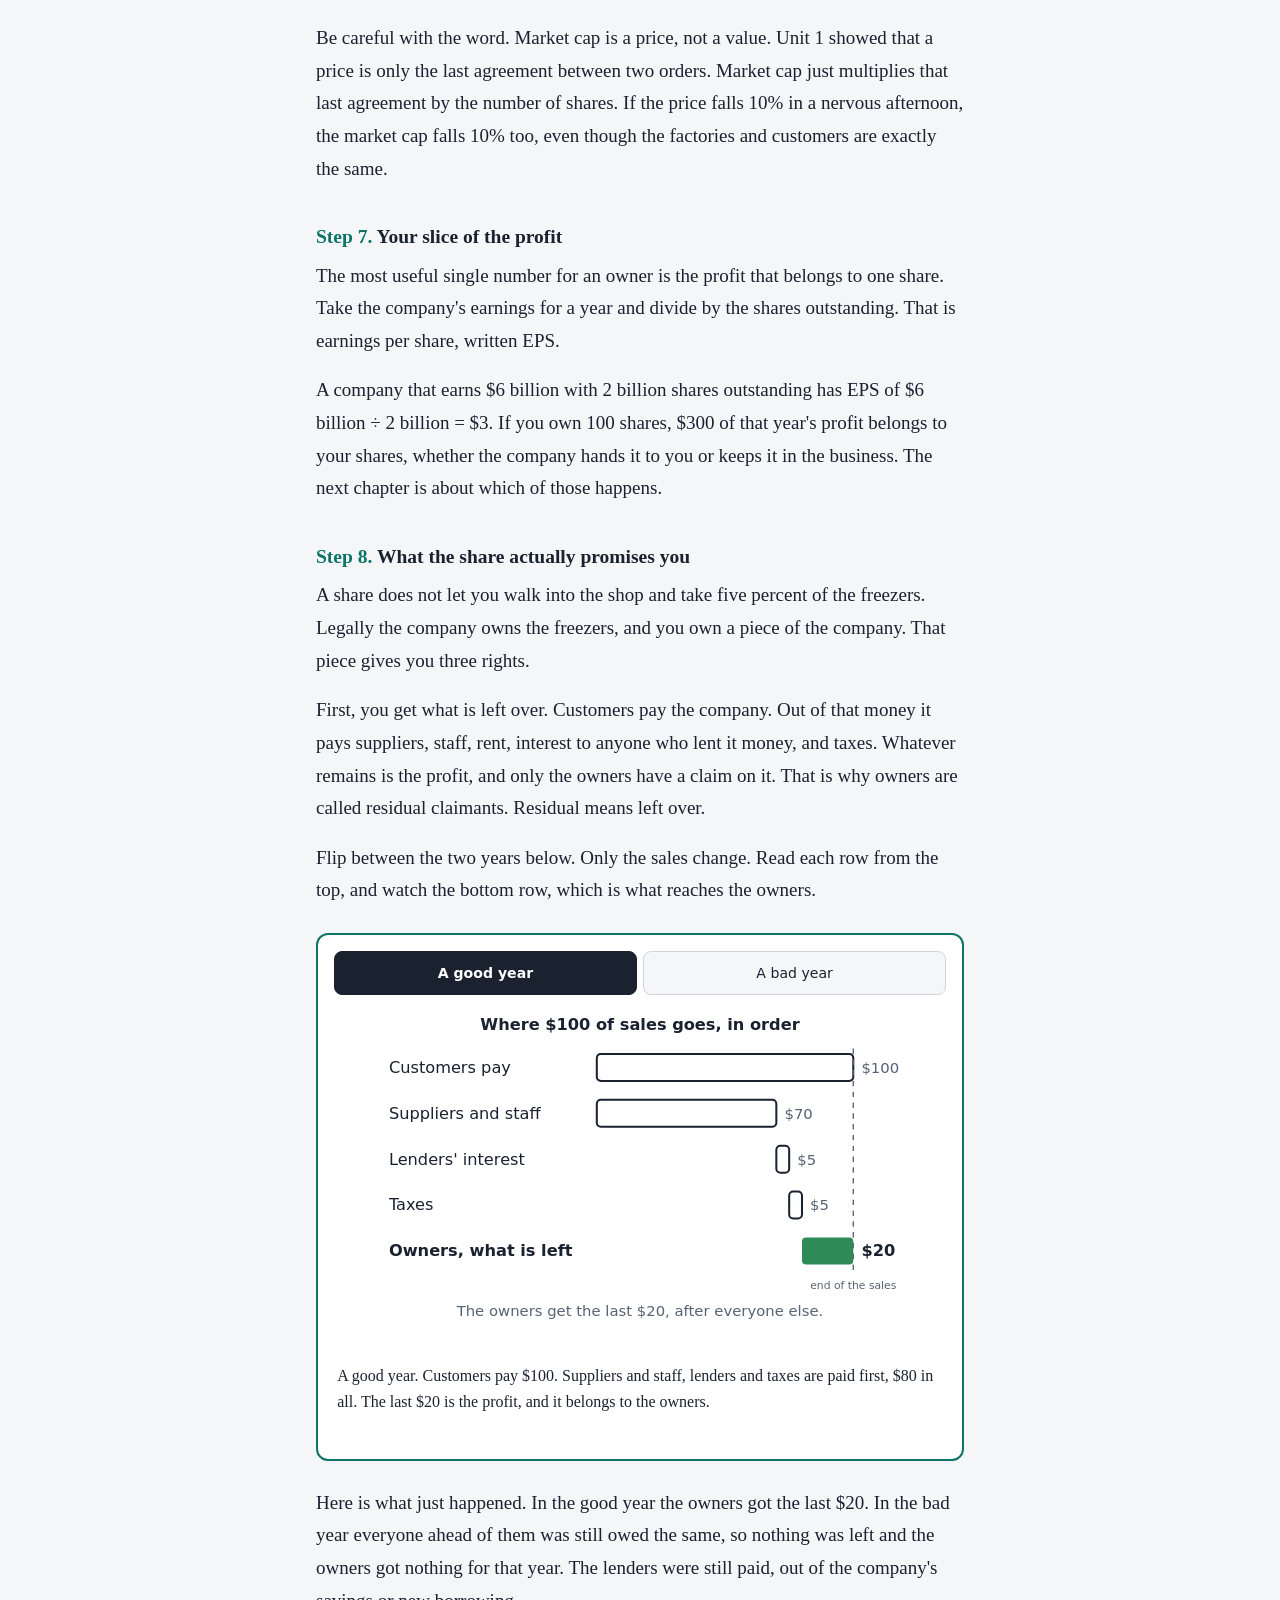
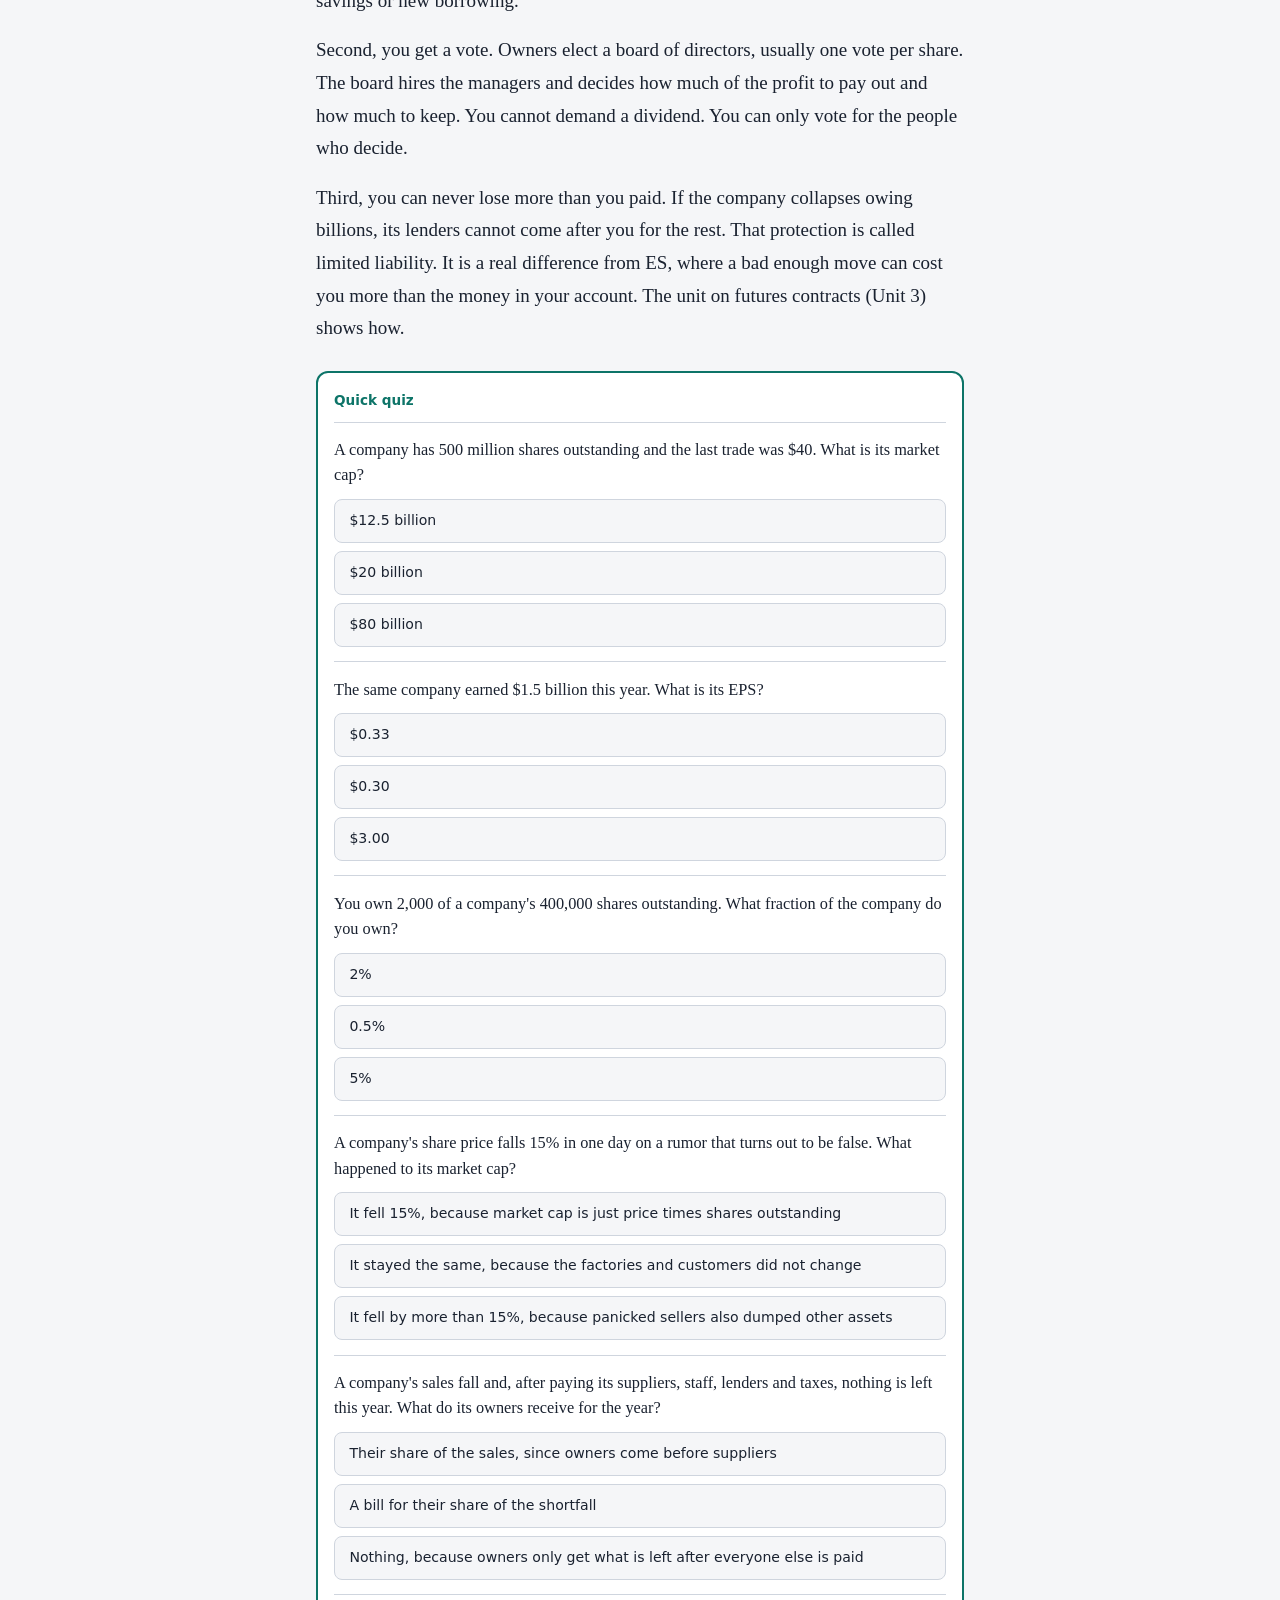
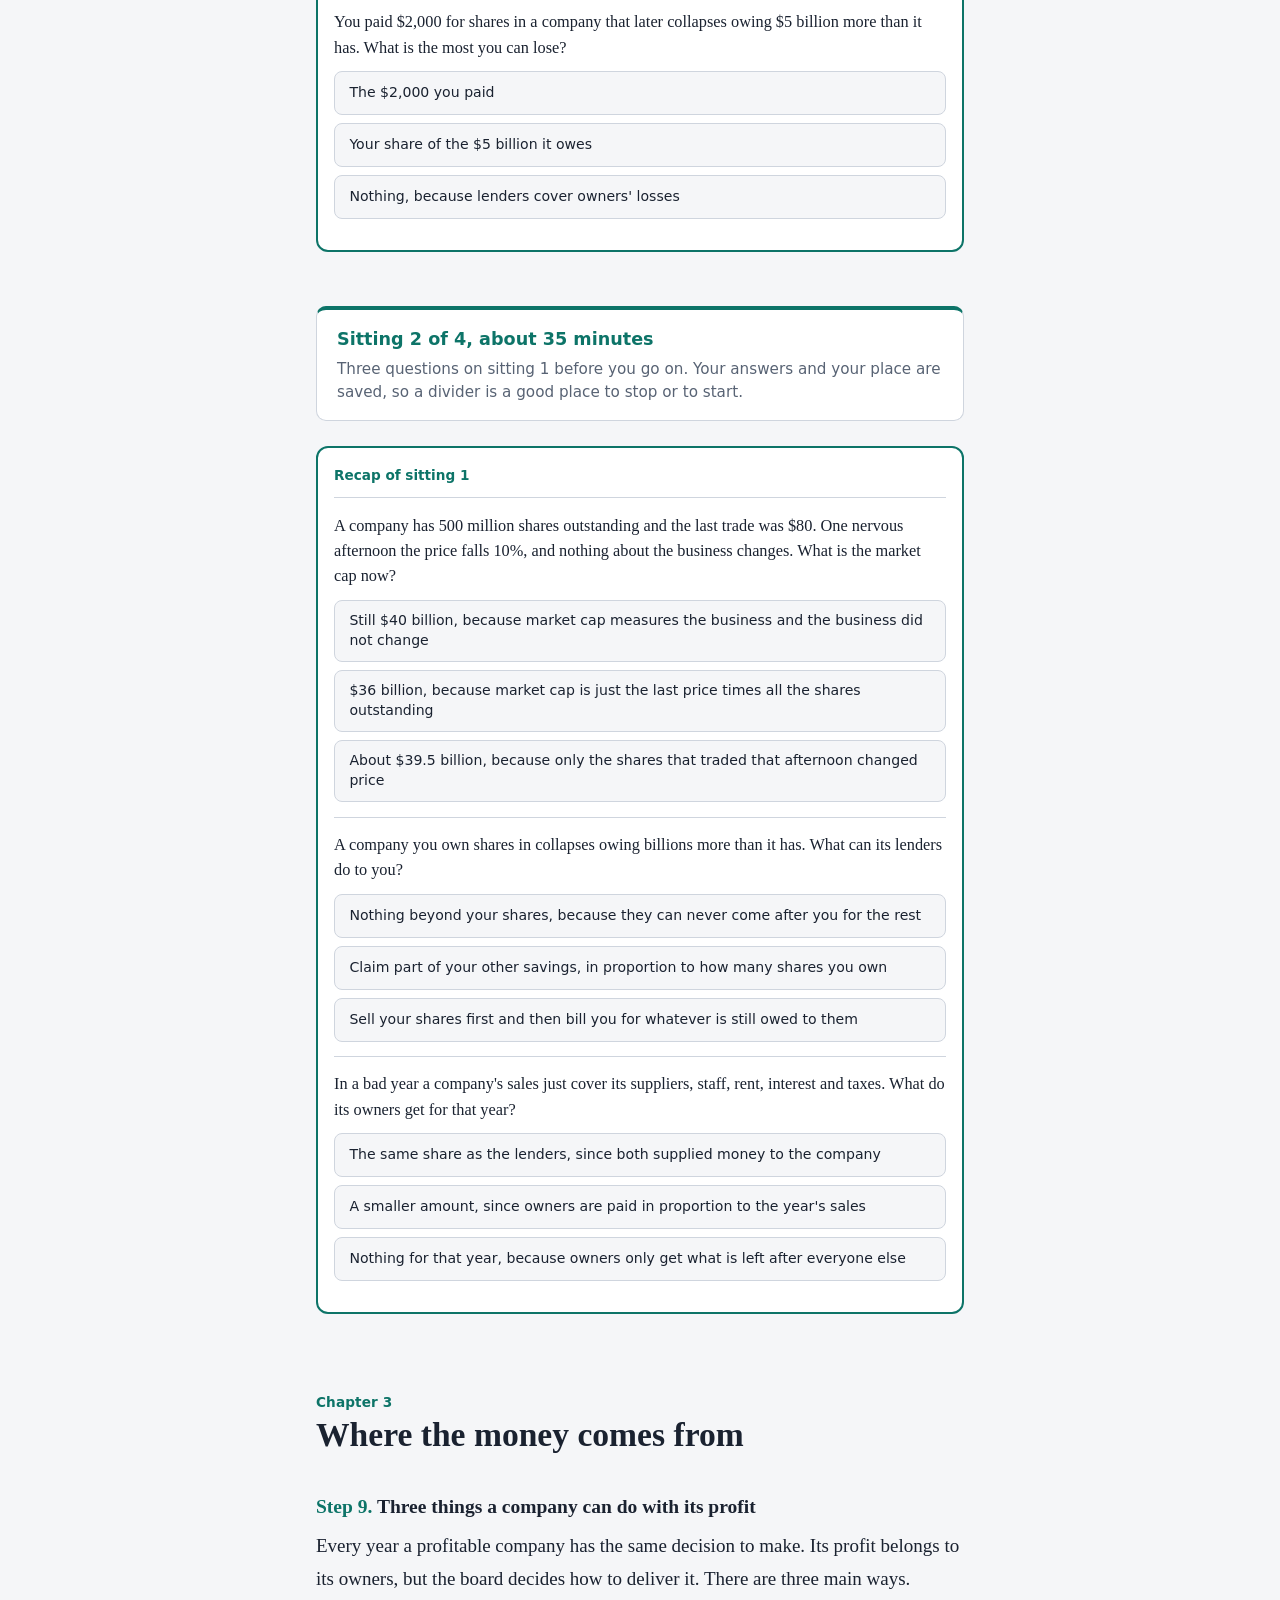
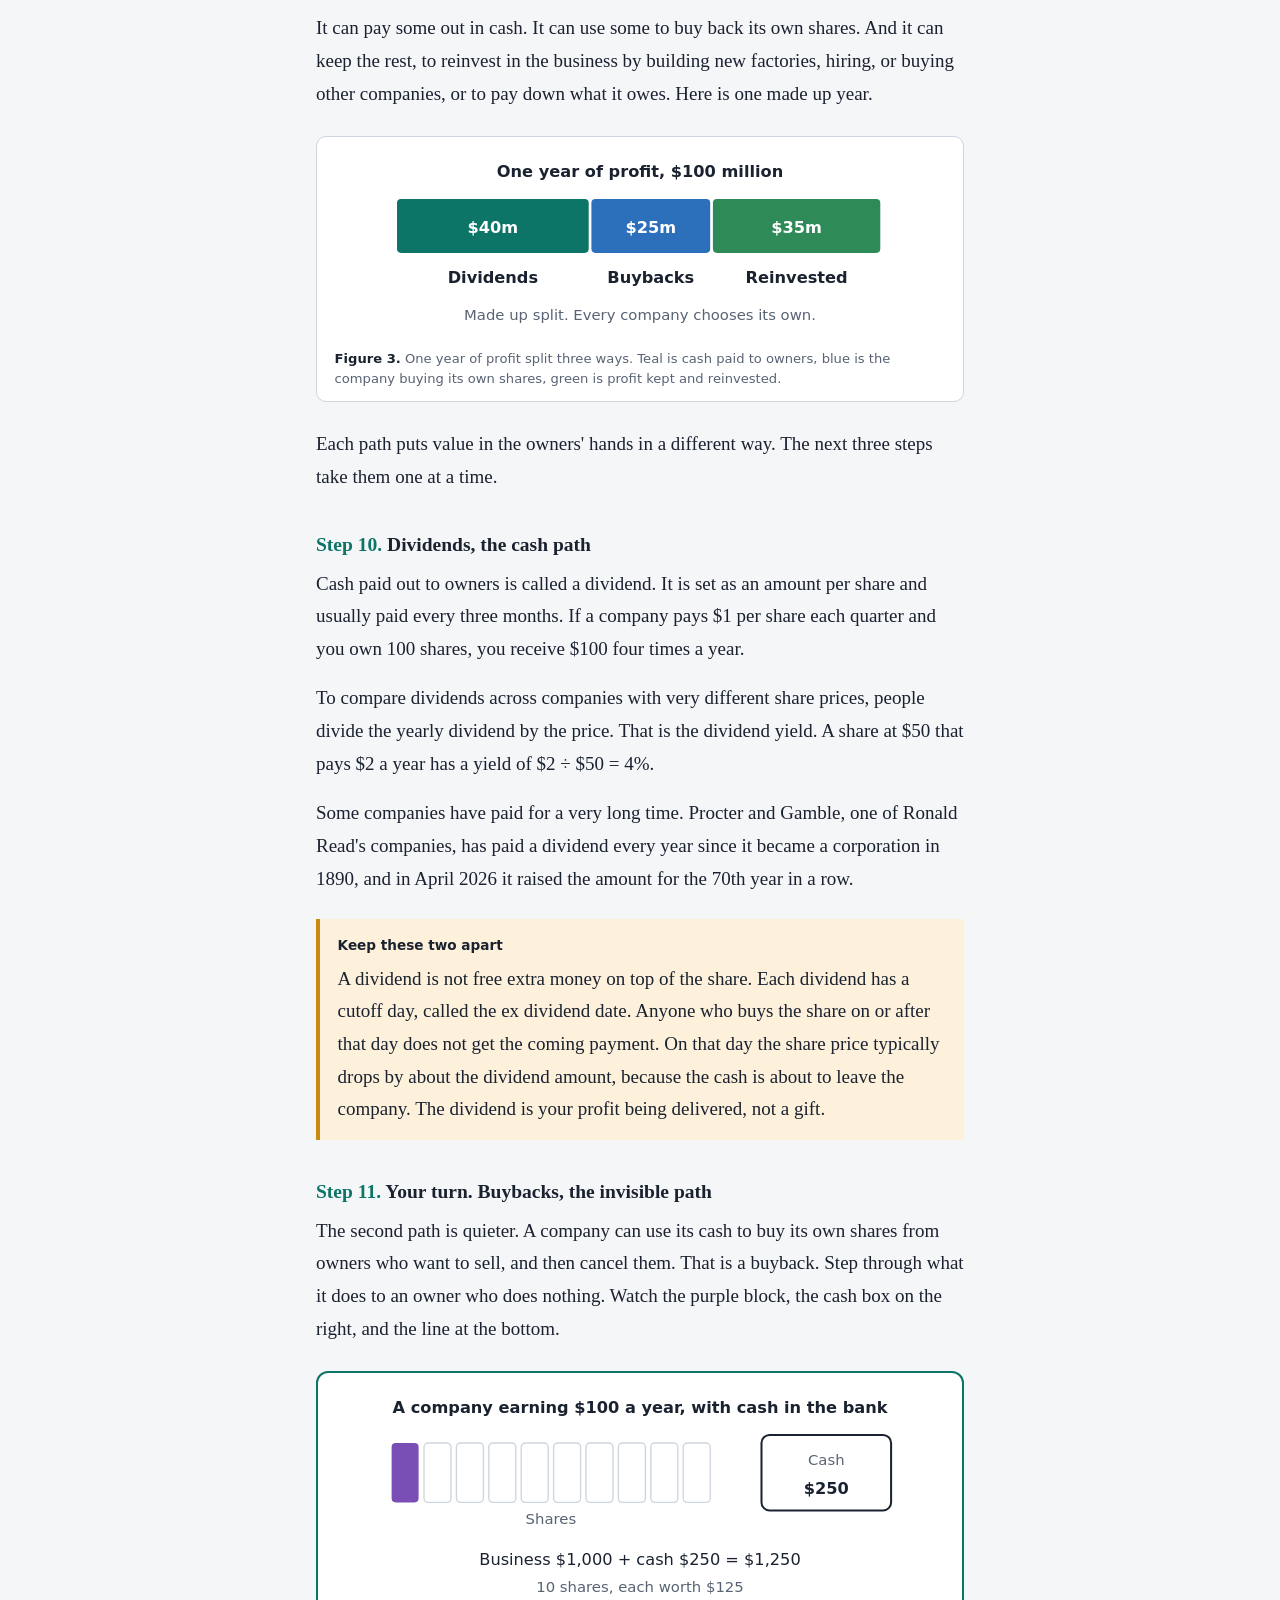
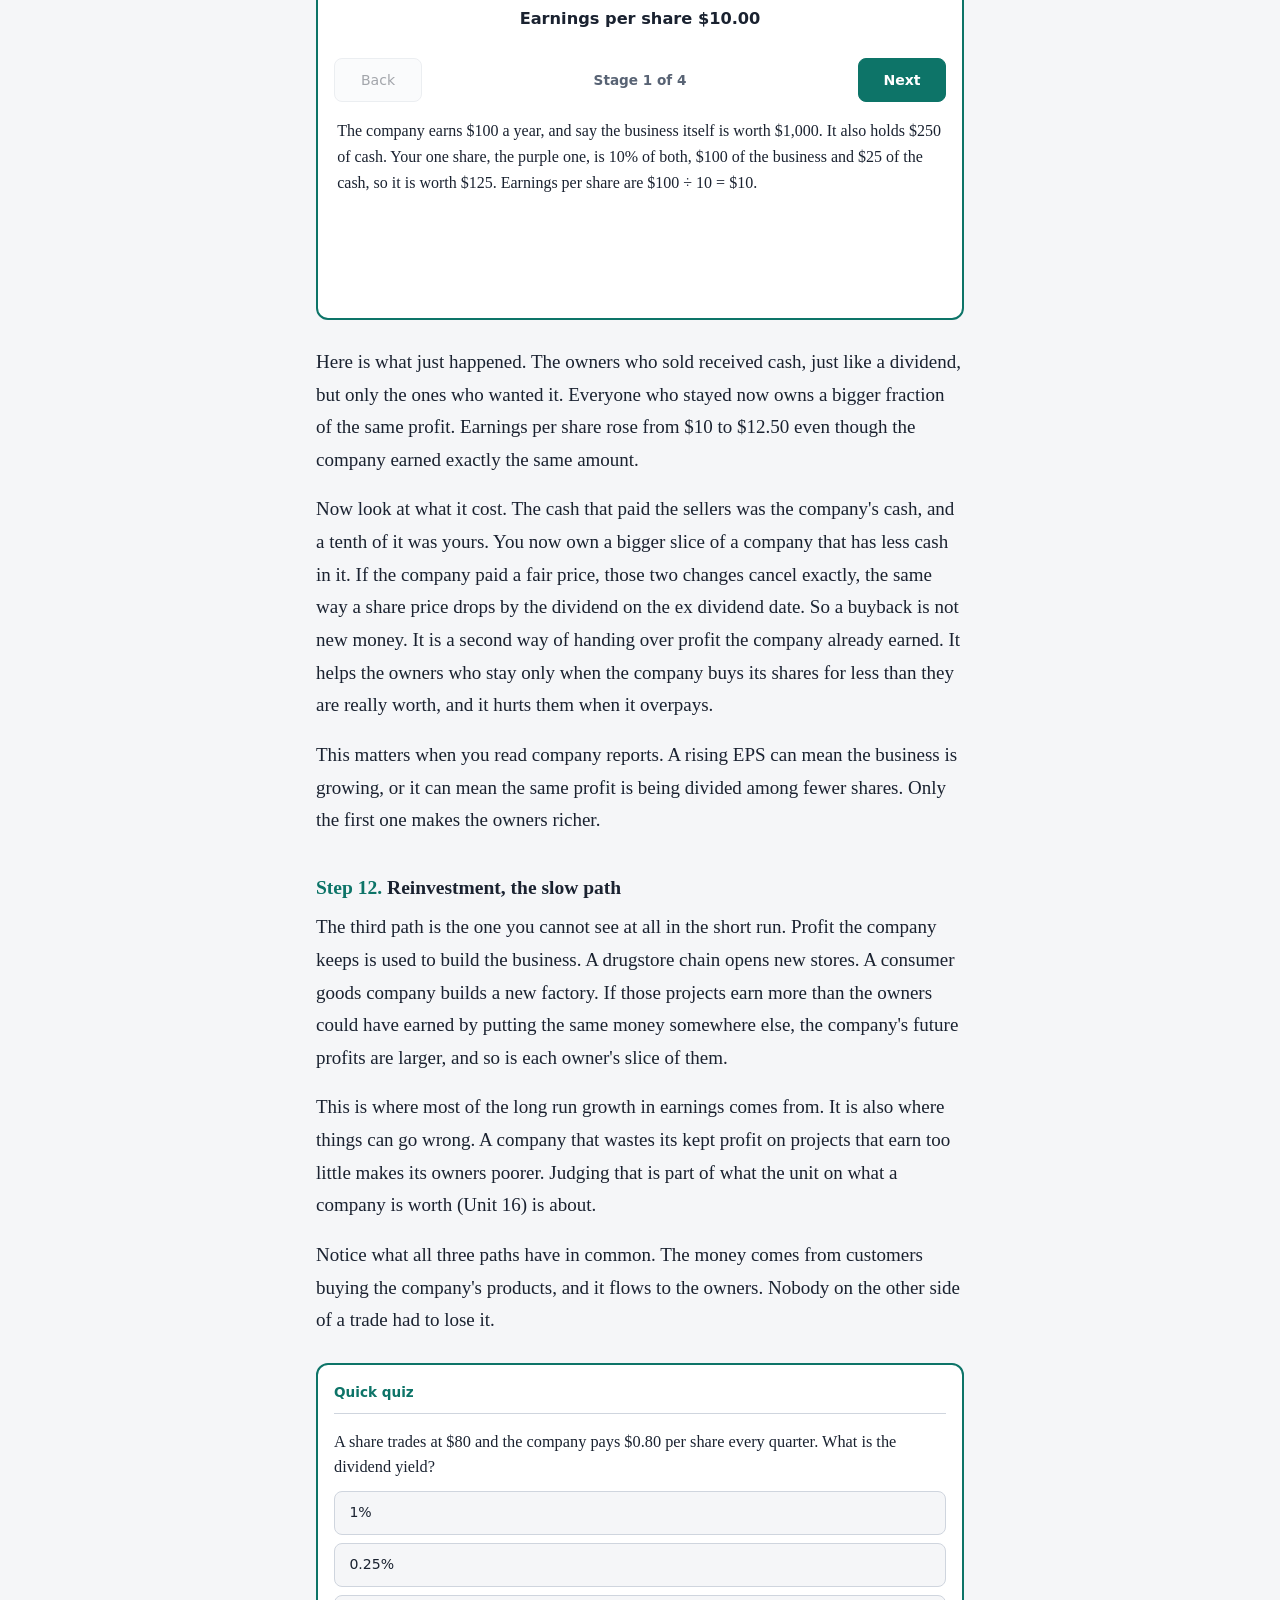
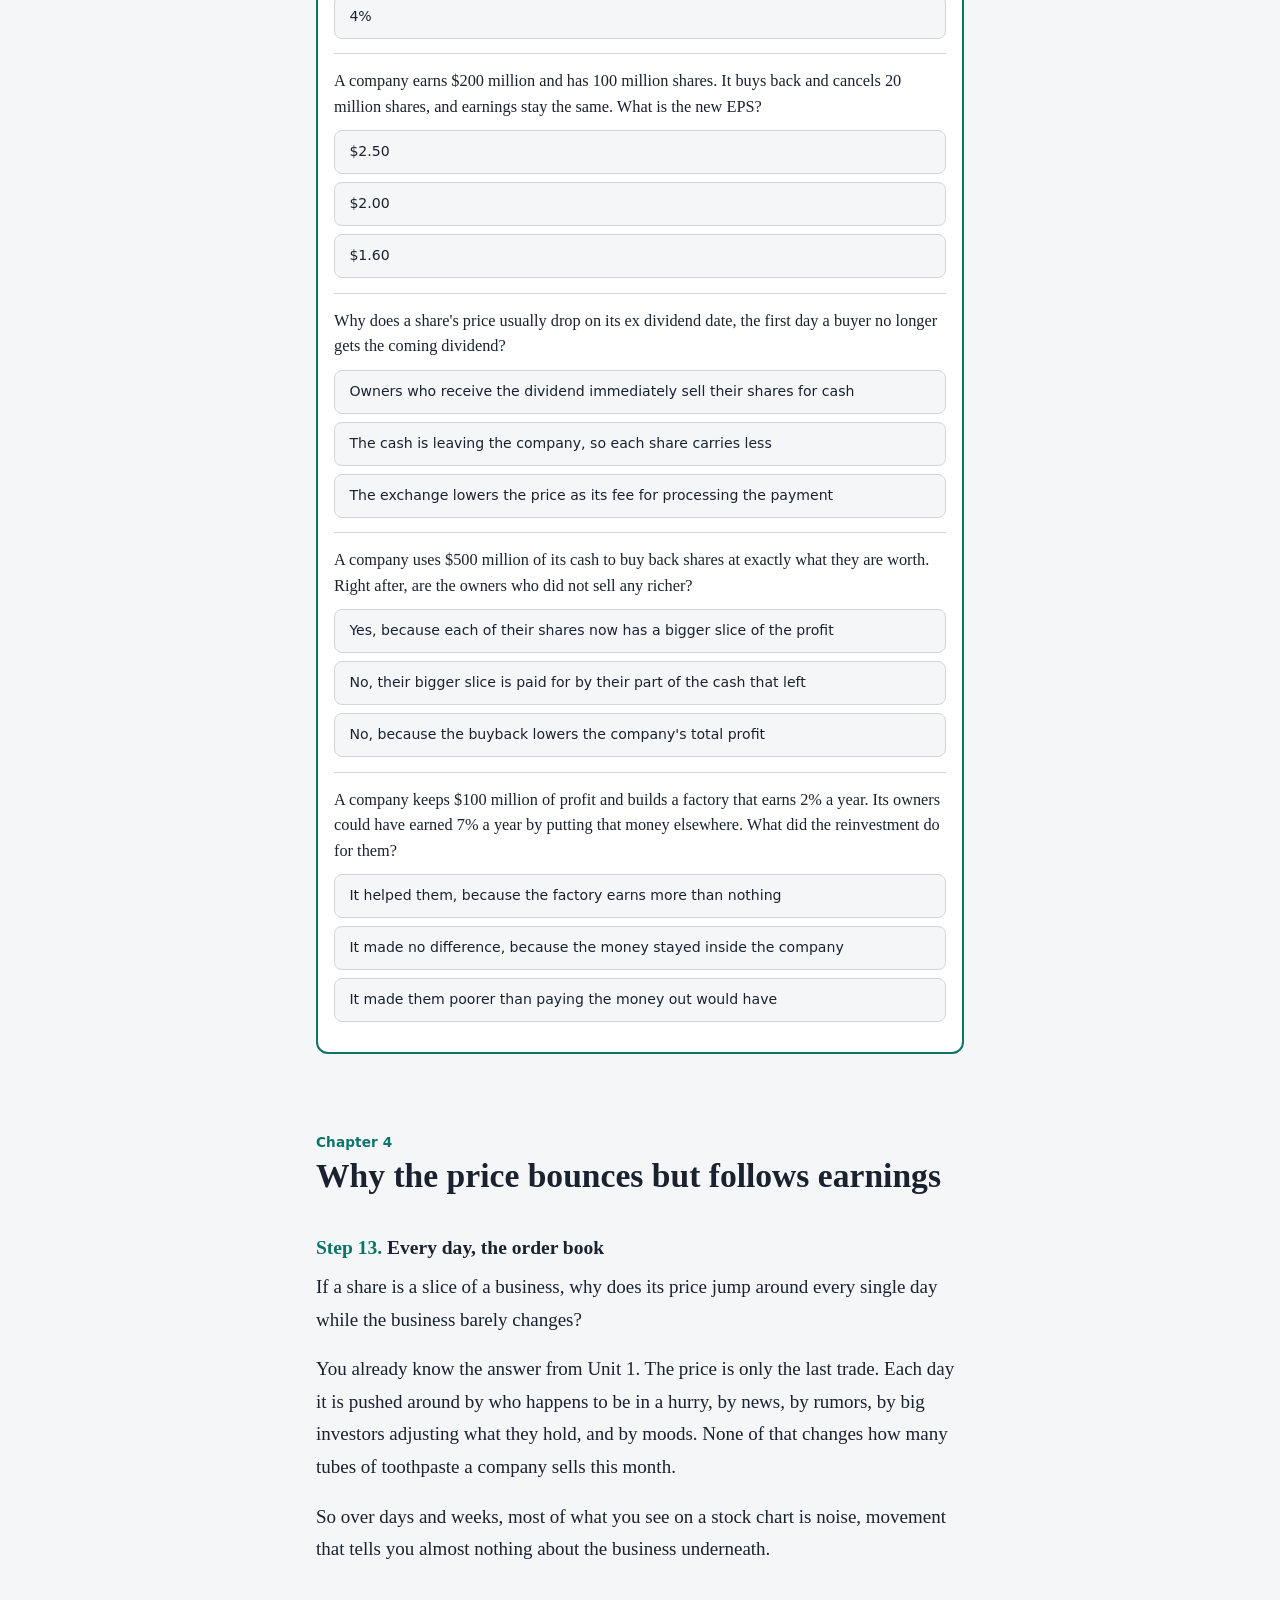
==== commit c1ec1623: "Show lesson sitting progress on the hub and sync it Co-Authored-By: Claude Opus 5.5 <noreply@anthrop" ====
--- a/lessons/inv01.html
+++ b/lessons/inv01.html
@@ -3,7 +3,7 @@
 <head>
 <meta charset="utf-8">
 <meta name="viewport" content="width=device-width, initial-scale=1, viewport-fit=cover">
-<title>Eight million dollars of patience. Trading Academy, Investing Week 1</title>
+<title>Eight million dollars of patience. Trading Academy, Unit 2</title>
 <style>
 :root{
   --bg:#f5f6f8;--card:#ffffff;--ink:#1a2230;--muted:#586374;--line:#cfd5de;--neutral:#c3cad4;
@@ -219,14 +219,26 @@
 .grow .stk i{border-radius:0}
 .grow .stk i:first-child{border-radius:3px 0 0 3px}
 .grow .stk i.dv{background:var(--k5);border-radius:0 3px 3px 0}
+.plan{margin:1rem 0 0;font-size:.95rem}
+.plan .planh{font-family:var(--sans);font-weight:700;font-size:.9rem;margin:0 0 .35rem}
+.plan ol{padding-left:1.4rem;margin:0}
+.plan li{margin:.3rem 0}
+.sitting{margin:3.4rem 0 0;padding:1rem 1.25rem;border:1px solid var(--line);border-top:4px solid var(--accent);border-radius:10px;background:var(--card);font-family:var(--sans)}
+.sitting p{margin:0;font-size:.95rem;color:var(--muted);line-height:1.5}
+.sitting p.sitn{margin:0 0 .35rem;font-size:1.1rem;font-weight:700;color:var(--accent)}
+.resume{margin:1.4rem 0 0;padding:.9rem 1.2rem;border:1px solid var(--accent);border-radius:10px;background:var(--wonder);font-family:var(--sans);font-size:.95rem;line-height:1.5}
+.resume p{margin:.15rem 0}
+.resume .ra{margin-top:.55rem}
+.resume a.go{font-weight:700;color:var(--accent)}
+.resume a.clear{color:var(--muted);margin-left:1.4rem}
 
 </style>
 </head>
-<body data-bar="Investing 1">
-<div class="bar"><div class="in"><a href="#contents">Contents</a><span id="where">Investing 1</span></div><div class="prog"><i id="pg"></i></div></div>
+<body data-bar="Unit 2">
+<div class="bar"><div class="in"><a href="#contents">Contents</a><span id="where">Unit 2</span></div><div class="prog"><i id="pg"></i></div></div>
 <main>
 <header class="hero">
-<p class="course">Trading Academy. Investing track, Week 1 of 8</p>
+<p class="course">Trading Academy. Unit 2 of 19, investing lane</p>
 <h1>Eight million dollars of patience</h1>
 <p class="sub">A gas station attendant who became a janitor died in Vermont with nearly eight million dollars, and almost nobody knew. By the end of this page you will be able to explain exactly where that money came from, and why the answer is the opposite of how day trading works. You will be quizzed the whole way.</p>
 </header>
@@ -234,7 +246,8 @@
 <nav id="contents" class="toc">
 <h2 class="toch">The story</h2>
 <ol><li><a href="#p1">A box of paper in Brattleboro</a></li><li><a href="#p2">What a share actually is</a></li><li><a href="#p3">Where the money comes from</a></li><li><a href="#p4">Why the price bounces but follows earnings</a></li><li><a href="#p5">Time is the main ingredient</a></li><li><a href="#p6">Ninety five baskets</a></li><li><a href="#p7">Positive sum</a></li><li><a href="#p8">On your own</a></li></ol>
-<p class="tocnote">Green boxes are where you do something. Answer every one before reading on. The weekly exam on the Academy page draws from exactly these ideas, and it needs 100% to unlock Investing Week 2. This page explains how ownership works. It is not advice about what you should buy.</p>
+<p class="tocnote">Green boxes are where you do something. Answer every one before reading on. The unit exam on the Academy page draws from exactly these ideas, and it needs 100% to unlock Unit 3. The page is built for four sittings of about 30 to 45 minutes, marked by dividers. Your answers and your place are saved in this browser, so you can stop at any divider and pick up later. This page explains how ownership works. It is not advice about what you should buy.</p>
+<div class="plan"><p class="planh">The plan, four sittings</p><ol><li><b>Sitting 1, about 30 minutes.</b> Chapter 1 and Chapter 2. A janitor's fortune, and what a share is.</li><li><b>Sitting 2, about 35 minutes.</b> Chapter 3 and Chapter 4. Dividends, buybacks, and why prices bounce.</li><li><b>Sitting 3, about 45 minutes.</b> Chapter 5 and Chapter 6. A century of returns, and owning many companies.</li><li><b>Sitting 4, about 40 minutes.</b> Chapter 7 and Chapter 8. Why owning is positive sum, then the final problem.</li></ol></div>
 </nav>
 
 <section id="p1" data-part="1">
@@ -254,7 +267,7 @@
 <p>He was not perfect at it. One of his companies was Lehman Brothers, the bank that collapsed in 2008. Its shares became essentially worthless. You will see in Chapter 6 why that barely mattered to him.</p>
 
 <h3 id="s3"><span class="sn">Step 3.</span> The one question</h3>
-<p>Put this next to what researchers have found about day trading. One of the largest studies used every trade on the Taiwan Stock Exchange from 1992 to 2006. Fewer than 1 in 100 day traders could beat the market after fees, reliably, from one year to the next. And the trading track showed that in futures like ES, every point one trader wins, another loses.</p>
+<p>Put this next to what researchers have found about day trading. One of the largest studies used every trade on the Taiwan Stock Exchange from 1992 to 2006. Fewer than 1 in 100 day traders could beat the market after fees, reliably, from one year to the next. And Unit 1 showed that in futures like ES, every point one trader wins, another loses.</p>
 <p>Ronald Read never traded fast, never had special information, and never earned a large salary. Yet he ended up with nearly $8 million.</p>
 <p>So this whole page answers one question. Where did his money come from, and who lost what he won?</p>
 <p>The second half of that question has a surprising answer, and Chapter 7 gives it. First, a quick check of where your picture starts.</p>
@@ -273,14 +286,14 @@
 <p>Notice what a share is not. It is not a bet on the next price, and it is not a loan. It is a fraction of a real business, and it keeps that meaning whether or not anyone ever trades it.</p>
 
 <h3 id="s5"><span class="sn">Step 5.</span> The same idea, very large</h3>
-<p>A public company is one whose shares anyone can buy and sell on a stock exchange. It works exactly like the shop, just bigger. Procter and Gamble is cut into billions of shares instead of 1,000. The company does not sell them to you directly. Owners who want to sell meet buyers who want to buy in the same kind of order book you studied in Trading Week 1, and the price of a share is just the last trade.</p>
+<p>A public company is one whose shares anyone can buy and sell on a stock exchange. It works exactly like the shop, just bigger. Procter and Gamble is cut into billions of shares instead of 1,000. The company does not sell them to you directly. Owners who want to sell meet buyers who want to buy in the same kind of order book you studied in Unit 1, and the price of a share is just the last trade.</p>
 <p>One difference from ES. ES has a single book in Aurora. A US stock trades at the same time on more than a dozen exchanges, each with its own book of the same kind, and a large share of trades happen off the exchanges altogether. Most orders sent from phone apps are filled by big trading firms called wholesalers. The price you see is the last trade reported from any of these places.</p>
 <p>The paper certificates in Ronald Read's box were the old way to prove ownership. Today almost nobody holds paper. Your broker keeps an electronic record that you own the shares, and the meaning is identical.</p>
 
 <h3 id="s6"><span class="sn">Step 6.</span> What the market charges for the whole company</h3>
 <p>If you know the price of one share and the number of shares outstanding, you can work out what the market is charging for the entire company. Multiply them. The result is called the market capitalization, usually shortened to market cap.</p>
 <p>Say a company has 2 billion shares outstanding and the last trade was $50. Its market cap is 2 billion × $50 = $100 billion.</p>
-<p>Be careful with the word. Market cap is a price, not a value. Trading Week 1 showed that a price is only the last agreement between two orders. Market cap just multiplies that last agreement by the number of shares. If the price falls 10% in a nervous afternoon, the market cap falls 10% too, even though the factories and customers are exactly the same.</p>
+<p>Be careful with the word. Market cap is a price, not a value. Unit 1 showed that a price is only the last agreement between two orders. Market cap just multiplies that last agreement by the number of shares. If the price falls 10% in a nervous afternoon, the market cap falls 10% too, even though the factories and customers are exactly the same.</p>
 
 <h3 id="s7"><span class="sn">Step 7.</span> Your slice of the profit</h3>
 <p>The most useful single number for an owner is the profit that belongs to one share. Take the company's earnings for a year and divide by the shares outstanding. That is earnings per share, written EPS.</p>
@@ -293,10 +306,13 @@
 <div class="widget toggle" id="paid"><div class="seg" role="group"><button type="button" data-s="0" class="on">A good year</button><button type="button" data-s="1">A bad year</button></div><div class="st" data-s="0"><svg viewBox="0 0 400 254" role="img" aria-label="Who gets paid from a company's sales, and in what order" class="fg"><defs><marker id="ah3" viewBox="0 0 10 10" refX="8" refY="5" markerWidth="7" markerHeight="7" orient="auto"><path d="M1 1L9 5L1 9z" class="ahp"/></marker></defs><text x="200.0" y="16.0" text-anchor="middle" class="b">Where $100 of sales goes, in order</text><text x="14.0" y="48.0" text-anchor="start" class="">Customers pay</text><rect x="168.0" y="34" width="190.0" height="20" rx="3" class="sym"/><text x="364.0" y="48.0" text-anchor="start" class="sm">$100</text><text x="14.0" y="82.0" text-anchor="start" class="">Suppliers and staff</text><rect x="168.0" y="68" width="133.0" height="20" rx="3" class="sym"/><text x="307.0" y="82.0" text-anchor="start" class="sm">$70</text><text x="14.0" y="116.0" text-anchor="start" class="">Lenders' interest</text><rect x="301.0" y="102" width="9.5" height="20" rx="3" class="sym"/><text x="316.5" y="116.0" text-anchor="start" class="sm">$5</text><text x="14.0" y="150.0" text-anchor="start" class="">Taxes</text><rect x="310.5" y="136" width="9.5" height="20" rx="3" class="sym"/><text x="326.0" y="150.0" text-anchor="start" class="sm">$5</text><text x="14.0" y="184.0" text-anchor="start" class="b">Owners, what is left</text><rect x="320.0" y="170" width="38.0" height="20" rx="3" class="k7"/><text x="364.0" y="184.0" text-anchor="start" class="b">$20</text><line x1="358.0" y1="30.0" x2="358.0" y2="196.0" class="dash"/><text x="358.0" y="208.0" text-anchor="middle" class="xs">end of the sales</text><text x="200.0" y="228.0" text-anchor="middle" class="sm">The owners get the last $20, after everyone else.</text></svg><p class="frc">A good year. Customers pay $100. Suppliers and staff, lenders and taxes are paid first, $80 in all. The last $20 is the profit, and it belongs to the owners.</p></div><div class="st" data-s="1" hidden><svg viewBox="0 0 400 254" role="img" aria-label="Who gets paid from a company's sales, and in what order" class="fg"><defs><marker id="ah4" viewBox="0 0 10 10" refX="8" refY="5" markerWidth="7" markerHeight="7" orient="auto"><path d="M1 1L9 5L1 9z" class="ahp"/></marker></defs><text x="200.0" y="16.0" text-anchor="middle" class="b">Where $70 of sales goes, in order</text><text x="14.0" y="48.0" text-anchor="start" class="">Customers pay</text><rect x="168.0" y="34" width="133.0" height="20" rx="3" class="sym"/><text x="307.0" y="48.0" text-anchor="start" class="sm">$70</text><text x="14.0" y="82.0" text-anchor="start" class="">Suppliers and staff</text><rect x="168.0" y="68" width="133.0" height="20" rx="3" class="sym"/><text x="307.0" y="82.0" text-anchor="start" class="sm">$70</text><text x="14.0" y="116.0" text-anchor="start" class="">Lenders' interest</text><rect x="301.0" y="102" width="9.5" height="20" rx="3" class="sym"/><text x="316.5" y="116.0" text-anchor="start" class="sm">$5, still owed</text><text x="14.0" y="150.0" text-anchor="start" class="">Taxes</text><text x="316.5" y="150.0" text-anchor="start" class="sm">$0, no tax</text><text x="14.0" y="184.0" text-anchor="start" class="b">Owners, what is left</text><rect x="310.5" y="170" width="19.0" height="20" rx="3" class="hl2"/><text x="335.5" y="184.0" text-anchor="start" class="b">$0</text><line x1="301.0" y1="30.0" x2="301.0" y2="196.0" class="dash"/><text x="301.0" y="208.0" text-anchor="middle" class="xs">end of the sales</text><text x="200.0" y="228.0" text-anchor="middle" class="sm">The lenders' $5 comes from savings or new borrowing.</text><text x="200.0" y="246.0" text-anchor="middle" class="sm">The owners get nothing this year, and never a bill.</text></svg><p class="frc">A bad year. Only the sales change, to $70. Suppliers and staff still take $70, and the lenders are still owed their $5, so the company pays them from savings or new borrowing. There is no profit, so there is no tax and nothing for the owners. Owners are paid last, so the worst they get in a year is nothing.</p></div></div>
 <p>Here is what just happened. In the good year the owners got the last $20. In the bad year everyone ahead of them was still owed the same, so nothing was left and the owners got nothing for that year. The lenders were still paid, out of the company's savings or new borrowing.</p>
 <p>Second, you get a vote. Owners elect a board of directors, usually one vote per share. The board hires the managers and decides how much of the profit to pay out and how much to keep. You cannot demand a dividend. You can only vote for the people who decide.</p>
-<p>Third, you can never lose more than you paid. If the company collapses owing billions, its lenders cannot come after you for the rest. That protection is called limited liability. It is a real difference from ES, where a bad enough move can cost you more than the money in your account. Trading Week 2 shows how.</p>
+<p>Third, you can never lose more than you paid. If the company collapses owing billions, its lenders cannot come after you for the rest. That protection is called limited liability. It is a real difference from ES, where a bad enough move can cost you more than the money in your account. The unit on futures contracts (Unit 3) shows how.</p>
 <div class="widget quiz"><h4 class="qh">Quick quiz</h4><div class="q" data-a="1"><p class="qt">A company has 500 million shares outstanding and the last trade was $40. What is its market cap?</p><div class="opts col"><button type="button" data-o="0">$12.5 billion</button><button type="button" data-o="1">$20 billion</button><button type="button" data-o="2">$80 billion</button></div><p class="fb" hidden>Market cap is shares outstanding times price. 500 million × $40 = $20,000 million, which is $20 billion. The $80 billion answer used 2 billion shares, the share count from the earlier example.</p></div><div class="q" data-a="2"><p class="qt">The same company earned $1.5 billion this year. What is its EPS?</p><div class="opts col"><button type="button" data-o="0">$0.33</button><button type="button" data-o="1">$0.30</button><button type="button" data-o="2">$3.00</button></div><p class="fb" hidden>EPS is earnings divided by shares outstanding. $1.5 billion ÷ 500 million = $3.00. Each share's slice of this year's profit is three dollars. The $0.30 answer dropped a zero, and $0.33 divided the wrong way round.</p></div><div class="q" data-a="1"><p class="qt">You own 2,000 of a company's 400,000 shares outstanding. What fraction of the company do you own?</p><div class="opts col"><button type="button" data-o="0">2%</button><button type="button" data-o="1">0.5%</button><button type="button" data-o="2">5%</button></div><p class="fb" hidden>2,000 ÷ 400,000 = 0.005, which is 0.5%. That means half a percent of the company and of what is left for its owners.</p></div><div class="q" data-a="0"><p class="qt">A company's share price falls 15% in one day on a rumor that turns out to be false. What happened to its market cap?</p><div class="opts col"><button type="button" data-o="0">It fell 15%, because market cap is just price times shares outstanding</button><button type="button" data-o="1">It stayed the same, because the factories and customers did not change</button><button type="button" data-o="2">It fell by more than 15%, because panicked sellers also dumped other assets</button></div><p class="fb" hidden>Market cap moves exactly with the price, since the number of shares did not change. That is why it measures what the market charges at the moment, not what the business is worth.</p></div><div class="q" data-a="2"><p class="qt">A company's sales fall and, after paying its suppliers, staff, lenders and taxes, nothing is left this year. What do its owners receive for the year?</p><div class="opts col"><button type="button" data-o="0">Their share of the sales, since owners come before suppliers</button><button type="button" data-o="1">A bill for their share of the shortfall</button><button type="button" data-o="2">Nothing, because owners only get what is left after everyone else is paid</button></div><p class="fb" hidden>Owners are residual claimants. They are paid last, out of whatever is left. When nothing is left they get nothing that year, and limited liability means they never get a bill for the company's losses.</p></div><div class="q" data-a="0"><p class="qt">You paid $2,000 for shares in a company that later collapses owing $5 billion more than it has. What is the most you can lose?</p><div class="opts col"><button type="button" data-o="0">The $2,000 you paid</button><button type="button" data-o="1">Your share of the $5 billion it owes</button><button type="button" data-o="2">Nothing, because lenders cover owners' losses</button></div><p class="fb" hidden>Limited liability caps an owner's loss at what was paid for the shares. The lenders take the loss on the $5 billion, and they cannot come after the owners for it.</p></div></div>
 
 </section>
+<div class="sitting" id="sit2" data-sit="2"><p class="sitn">Sitting 2 of 4, about 35 minutes</p><p>Three questions on sitting 1 before you go on. Your answers and your place are saved, so a divider is a good place to stop or to start.</p></div>
+<div class="widget quiz"><h4 class="qh">Quick quiz</h4><div class="q" data-a="1"><p class="qt">A company has 500 million shares outstanding and the last trade was $80. One nervous afternoon the price falls 10%, and nothing about the business changes. What is the market cap now?</p><div class="opts col"><button type="button" data-o="0">Still $40 billion, because market cap measures the business and the business did not change</button><button type="button" data-o="1">$36 billion, because market cap is just the last price times all the shares outstanding</button><button type="button" data-o="2">About $39.5 billion, because only the shares that traded that afternoon changed price</button></div><p class="fb" hidden>Market cap multiplies the last price by every share outstanding, so a 10% fall in the price is a 10% fall in the market cap, from $40 billion to $36 billion. It is a price, not a value. The factories and customers are the same as they were that morning.</p></div><div class="q" data-a="0"><p class="qt">A company you own shares in collapses owing billions more than it has. What can its lenders do to you?</p><div class="opts col"><button type="button" data-o="0">Nothing beyond your shares, because they can never come after you for the rest</button><button type="button" data-o="1">Claim part of your other savings, in proportion to how many shares you own</button><button type="button" data-o="2">Sell your shares first and then bill you for whatever is still owed to them</button></div><p class="fb" hidden>That protection is limited liability. You can lose what you paid for the shares, and since owners are paid last you probably will, but nobody can come after you for the company's debts. That is a real difference from ES, where a bad enough move can cost more than your account holds.</p></div><div class="q" data-a="2"><p class="qt">In a bad year a company's sales just cover its suppliers, staff, rent, interest and taxes. What do its owners get for that year?</p><div class="opts col"><button type="button" data-o="0">The same share as the lenders, since both supplied money to the company</button><button type="button" data-o="1">A smaller amount, since owners are paid in proportion to the year's sales</button><button type="button" data-o="2">Nothing for that year, because owners only get what is left after everyone else</button></div><p class="fb" hidden>Owners are residual claimants. They get what remains after everyone ahead of them is paid. In a bad year that can be nothing, while the lenders are still owed exactly the same. In a good year everything left over is theirs.</p></div></div>
+
 <section id="p3" data-part="3">
 <h2><span class="pn">Chapter 3</span> Where the money comes from</h2>
 
@@ -321,7 +337,7 @@
 
 <h3 id="s12"><span class="sn">Step 12.</span> Reinvestment, the slow path</h3>
 <p>The third path is the one you cannot see at all in the short run. Profit the company keeps is used to build the business. A drugstore chain opens new stores. A consumer goods company builds a new factory. If those projects earn more than the owners could have earned by putting the same money somewhere else, the company's future profits are larger, and so is each owner's slice of them.</p>
-<p>This is where most of the long run growth in earnings comes from. It is also where things can go wrong. A company that wastes its kept profit on projects that earn too little makes its owners poorer. Judging that is part of what Investing Week 4 is about.</p>
+<p>This is where most of the long run growth in earnings comes from. It is also where things can go wrong. A company that wastes its kept profit on projects that earn too little makes its owners poorer. Judging that is part of what the unit on what a company is worth (Unit 16) is about.</p>
 <p>Notice what all three paths have in common. The money comes from customers buying the company's products, and it flows to the owners. Nobody on the other side of a trade had to lose it.</p>
 <div class="widget quiz"><h4 class="qh">Quick quiz</h4><div class="q" data-a="2"><p class="qt">A share trades at $80 and the company pays $0.80 per share every quarter. What is the dividend yield?</p><div class="opts col"><button type="button" data-o="0">1%</button><button type="button" data-o="1">0.25%</button><button type="button" data-o="2">4%</button></div><p class="fb" hidden>The yearly dividend is 4 × $0.80 = $3.20. Dividing by the price gives $3.20 ÷ $80 = 0.04, which is 4%. The 1% answer forgot that the $0.80 is paid four times a year.</p></div><div class="q" data-a="0"><p class="qt">A company earns $200 million and has 100 million shares. It buys back and cancels 20 million shares, and earnings stay the same. What is the new EPS?</p><div class="opts col"><button type="button" data-o="0">$2.50</button><button type="button" data-o="1">$2.00</button><button type="button" data-o="2">$1.60</button></div><p class="fb" hidden>Before, EPS was $200 million ÷ 100 million = $2.00. After the buyback 80 million shares remain, so EPS is $200 million ÷ 80 million = $2.50. Same profit, fewer slices.</p></div><div class="q" data-a="1"><p class="qt">Why does a share's price usually drop on its ex dividend date, the first day a buyer no longer gets the coming dividend?</p><div class="opts col"><button type="button" data-o="0">Owners who receive the dividend immediately sell their shares for cash</button><button type="button" data-o="1">The cash is leaving the company, so each share carries less</button><button type="button" data-o="2">The exchange lowers the price as its fee for processing the payment</button></div><p class="fb" hidden>That cash is about to leave the company for the owners' accounts. Each share now represents a company that will have less cash, and a buyer no longer gets the payment, so the price adjusts by roughly the dividend. An owner's total, share plus the coming cash, is unchanged at that moment.</p></div><div class="q" data-a="1"><p class="qt">A company uses $500 million of its cash to buy back shares at exactly what they are worth. Right after, are the owners who did not sell any richer?</p><div class="opts col"><button type="button" data-o="0">Yes, because each of their shares now has a bigger slice of the profit</button><button type="button" data-o="1">No, their bigger slice is paid for by their part of the cash that left</button><button type="button" data-o="2">No, because the buyback lowers the company's total profit</button></div><p class="fb" hidden>Each remaining share does own more of the profit, but the $500 million that paid the sellers belonged partly to every owner. At a fair price those two changes cancel. The buyback hands over profit already earned, like a dividend, and leaves total profit unchanged.</p></div><div class="q" data-a="2"><p class="qt">A company keeps $100 million of profit and builds a factory that earns 2% a year. Its owners could have earned 7% a year by putting that money elsewhere. What did the reinvestment do for them?</p><div class="opts col"><button type="button" data-o="0">It helped them, because the factory earns more than nothing</button><button type="button" data-o="1">It made no difference, because the money stayed inside the company</button><button type="button" data-o="2">It made them poorer than paying the money out would have</button></div><p class="fb" hidden>The test for reinvestment is not whether a project earns something. It is whether it earns more than the owners could have got elsewhere. Earning 2% when 7% was available costs the owners about 5% a year on that $100 million.</p></div></div>
 
@@ -331,7 +347,7 @@
 
 <h3 id="s13"><span class="sn">Step 13.</span> Every day, the order book</h3>
 <p>If a share is a slice of a business, why does its price jump around every single day while the business barely changes?</p>
-<p>You already know the answer from Trading Week 1. The price is only the last trade. Each day it is pushed around by who happens to be in a hurry, by news, by rumors, by big investors adjusting what they hold, and by moods. None of that changes how many tubes of toothpaste a company sells this month.</p>
+<p>You already know the answer from Unit 1. The price is only the last trade. Each day it is pushed around by who happens to be in a hurry, by news, by rumors, by big investors adjusting what they hold, and by moods. None of that changes how many tubes of toothpaste a company sells this month.</p>
 <p>So over days and weeks, most of what you see on a stock chart is noise, movement that tells you almost nothing about the business underneath.</p>
 
 <h3 id="s14"><span class="sn">Step 14.</span> The price to earnings ratio</h3>
@@ -342,12 +358,15 @@
 
 <h3 id="s15"><span class="sn">Step 15.</span> Your turn. Twenty days against thirty years</h3>
 <p>Below are two views of one made up company. The gold line is the share price. The dashed green line is what the price would be if the market always paid the same multiple of earnings. Start on twenty days, then flip to thirty years, and compare how much of the gold line the green line explains.</p>
-<div class="widget toggle" id="runs"><div class="seg" role="group"><button type="button" data-s="0" class="on">Twenty days</button><button type="button" data-s="1">Thirty years</button></div><div class="st" data-s="0"><svg viewBox="0 0 400 240" role="img" aria-label="Twenty trading days" class="fg"><defs><marker id="ah10" viewBox="0 0 10 10" refX="8" refY="5" markerWidth="7" markerHeight="7" orient="auto"><path d="M1 1L9 5L1 9z" class="ahp"/></marker></defs><text x="218.0" y="18.0" text-anchor="middle" class="b">Twenty trading days</text><line x1="50.0" y1="179.8" x2="385.0" y2="179.8" class="thin"/><text x="45.0" y="183.8" text-anchor="end" class="sm">$92</text><line x1="50.0" y1="147.4" x2="385.0" y2="147.4" class="thin"/><text x="45.0" y="151.4" text-anchor="end" class="sm">$96</text><line x1="50.0" y1="115.0" x2="385.0" y2="115.0" class="thin"/><text x="45.0" y="119.0" text-anchor="end" class="sm">$100</text><line x1="50.0" y1="82.6" x2="385.0" y2="82.6" class="thin"/><text x="45.0" y="86.6" text-anchor="end" class="sm">$104</text><line x1="50.0" y1="50.2" x2="385.0" y2="50.2" class="thin"/><text x="45.0" y="54.2" text-anchor="end" class="sm">$108</text><line x1="50.0" y1="196.0" x2="385.0" y2="196.0" class="ln"/><text x="50.0" y="212.0" text-anchor="start" class="sm">Day 1</text><text x="385.0" y="212.0" text-anchor="end" class="sm">Day 20</text><path d="M50.0,115.0 L67.6,115.0 L85.3,115.0 L102.9,115.0 L120.5,115.0 L138.2,115.0 L155.8,115.0 L173.4,115.0 L191.1,115.0 L208.7,115.0 L226.3,115.0 L243.9,115.0 L261.6,115.0 L279.2,115.0 L296.8,115.0 L314.5,115.0 L332.1,115.0 L349.7,115.0 L367.4,115.0 L385.0,115.0" class="k7s" style="fill:none;stroke-width:2.2;stroke-dasharray:6 4"/><path d="M50.0,115.0 L67.6,121.3 L85.3,130.9 L102.9,118.4 L120.5,132.1 L138.2,123.1 L155.8,124.3 L173.4,135.8 L191.1,126.2 L208.7,137.6 L226.3,129.8 L243.9,138.5 L261.6,142.5 L279.2,132.8 L296.8,113.1 L314.5,127.4 L332.1,131.7 L349.7,119.6 L367.4,101.6 L385.0,104.9" class="k3s" style="fill:none;stroke-width:2.4"/><line x1="60" y1="226" x2="84" y2="226" class="k3s" style="stroke-width:2.4"/><text x="90.0" y="230.0" text-anchor="start" class="sm">Price</text><line x1="150" y1="226" x2="174" y2="226" class="k7s" style="stroke-width:2.2;stroke-dasharray:6 4"/><text x="180.0" y="230.0" text-anchor="start" class="sm">Earnings per share × 20</text></svg><p class="frc">Over a month, the company's earnings do not change at all, so the green line is flat. The price still zigzags up and down every day. Almost all of that is the order book from Trading Week 1, orders arriving and leaving, not a change in the business.</p></div><div class="st" data-s="1" hidden><svg viewBox="0 0 400 240" role="img" aria-label="Thirty years" class="fg"><defs><marker id="ah11" viewBox="0 0 10 10" refX="8" refY="5" markerWidth="7" markerHeight="7" orient="auto"><path d="M1 1L9 5L1 9z" class="ahp"/></marker></defs><text x="218.0" y="18.0" text-anchor="middle" class="b">Thirty years</text><line x1="50.0" y1="196.0" x2="385.0" y2="196.0" class="thin"/><text x="45.0" y="200.0" text-anchor="end" class="sm">$0</text><line x1="50.0" y1="155.5" x2="385.0" y2="155.5" class="thin"/><text x="45.0" y="159.5" text-anchor="end" class="sm">$250</text><line x1="50.0" y1="115.0" x2="385.0" y2="115.0" class="thin"/><text x="45.0" y="119.0" text-anchor="end" class="sm">$500</text><line x1="50.0" y1="74.5" x2="385.0" y2="74.5" class="thin"/><text x="45.0" y="78.5" text-anchor="end" class="sm">$750</text><line x1="50.0" y1="34.0" x2="385.0" y2="34.0" class="thin"/><text x="45.0" y="38.0" text-anchor="end" class="sm">$1,000</text><line x1="50.0" y1="196.0" x2="385.0" y2="196.0" class="ln"/><text x="50.0" y="212.0" text-anchor="start" class="sm">Year 0</text><text x="385.0" y="212.0" text-anchor="end" class="sm">Year 30</text><path d="M50.0,180.6 L61.2,179.5 L72.3,178.4 L83.5,177.1 L94.7,175.8 L105.8,174.4 L117.0,172.9 L128.2,171.3 L139.3,169.6 L150.5,167.7 L161.7,165.7 L172.8,163.6 L184.0,161.3 L195.2,158.9 L206.3,156.3 L217.5,153.5 L228.7,150.6 L239.8,147.4 L251.0,144.0 L262.2,140.3 L273.3,136.4 L284.5,132.3 L295.7,127.8 L306.8,123.0 L318.0,117.9 L329.2,112.5 L340.3,106.6 L351.5,100.4 L362.7,93.7 L373.8,86.5 L385.0,78.8" class="k7s" style="fill:none;stroke-width:2.2;stroke-dasharray:6 4"/><path d="M50.0,180.9 L61.2,177.1 L72.3,177.1 L83.5,172.2 L94.7,171.3 L105.8,169.3 L117.0,167.1 L128.2,164.3 L139.3,160.3 L150.5,161.6 L161.7,158.7 L172.8,157.8 L184.0,159.0 L195.2,158.1 L206.3,161.4 L217.5,162.1 L228.7,161.6 L239.8,158.1 L251.0,159.5 L262.2,159.2 L273.3,154.4 L284.5,152.0 L295.7,148.6 L306.8,136.3 L318.0,128.8 L329.2,124.4 L340.3,108.2 L351.5,95.6 L362.7,75.5 L373.8,62.4 L385.0,54.7" class="k3s" style="fill:none;stroke-width:2.4"/><line x1="60" y1="226" x2="84" y2="226" class="k3s" style="stroke-width:2.4"/><text x="90.0" y="230.0" text-anchor="start" class="sm">Price</text><line x1="150" y1="226" x2="174" y2="226" class="k7s" style="stroke-width:2.2;stroke-dasharray:6 4"/><text x="180.0" y="230.0" text-anchor="start" class="sm">Earnings per share × 19</text></svg><p class="frc">Over thirty years the earnings grow about 7% a year, and the green line, earnings times a steady multiple of 19, climbs with them. The gold price swings above and below it, sometimes for years. This made up company's multiple was built to wander around 19 and come back. That is the model from the aside above. Real multiples have mostly behaved this way over the last century, but nothing forces them to.</p></div></div>
+<div class="widget toggle" id="runs"><div class="seg" role="group"><button type="button" data-s="0" class="on">Twenty days</button><button type="button" data-s="1">Thirty years</button></div><div class="st" data-s="0"><svg viewBox="0 0 400 240" role="img" aria-label="Twenty trading days" class="fg"><defs><marker id="ah10" viewBox="0 0 10 10" refX="8" refY="5" markerWidth="7" markerHeight="7" orient="auto"><path d="M1 1L9 5L1 9z" class="ahp"/></marker></defs><text x="218.0" y="18.0" text-anchor="middle" class="b">Twenty trading days</text><line x1="50.0" y1="179.8" x2="385.0" y2="179.8" class="thin"/><text x="45.0" y="183.8" text-anchor="end" class="sm">$92</text><line x1="50.0" y1="147.4" x2="385.0" y2="147.4" class="thin"/><text x="45.0" y="151.4" text-anchor="end" class="sm">$96</text><line x1="50.0" y1="115.0" x2="385.0" y2="115.0" class="thin"/><text x="45.0" y="119.0" text-anchor="end" class="sm">$100</text><line x1="50.0" y1="82.6" x2="385.0" y2="82.6" class="thin"/><text x="45.0" y="86.6" text-anchor="end" class="sm">$104</text><line x1="50.0" y1="50.2" x2="385.0" y2="50.2" class="thin"/><text x="45.0" y="54.2" text-anchor="end" class="sm">$108</text><line x1="50.0" y1="196.0" x2="385.0" y2="196.0" class="ln"/><text x="50.0" y="212.0" text-anchor="start" class="sm">Day 1</text><text x="385.0" y="212.0" text-anchor="end" class="sm">Day 20</text><path d="M50.0,115.0 L67.6,115.0 L85.3,115.0 L102.9,115.0 L120.5,115.0 L138.2,115.0 L155.8,115.0 L173.4,115.0 L191.1,115.0 L208.7,115.0 L226.3,115.0 L243.9,115.0 L261.6,115.0 L279.2,115.0 L296.8,115.0 L314.5,115.0 L332.1,115.0 L349.7,115.0 L367.4,115.0 L385.0,115.0" class="k7s" style="fill:none;stroke-width:2.2;stroke-dasharray:6 4"/><path d="M50.0,115.0 L67.6,121.3 L85.3,130.9 L102.9,118.4 L120.5,132.1 L138.2,123.1 L155.8,124.3 L173.4,135.8 L191.1,126.2 L208.7,137.6 L226.3,129.8 L243.9,138.5 L261.6,142.5 L279.2,132.8 L296.8,113.1 L314.5,127.4 L332.1,131.7 L349.7,119.6 L367.4,101.6 L385.0,104.9" class="k3s" style="fill:none;stroke-width:2.4"/><line x1="60" y1="226" x2="84" y2="226" class="k3s" style="stroke-width:2.4"/><text x="90.0" y="230.0" text-anchor="start" class="sm">Price</text><line x1="150" y1="226" x2="174" y2="226" class="k7s" style="stroke-width:2.2;stroke-dasharray:6 4"/><text x="180.0" y="230.0" text-anchor="start" class="sm">Earnings per share × 20</text></svg><p class="frc">Over a month, the company's earnings do not change at all, so the green line is flat. The price still zigzags up and down every day. Almost all of that is the order book from Unit 1, orders arriving and leaving, not a change in the business.</p></div><div class="st" data-s="1" hidden><svg viewBox="0 0 400 240" role="img" aria-label="Thirty years" class="fg"><defs><marker id="ah11" viewBox="0 0 10 10" refX="8" refY="5" markerWidth="7" markerHeight="7" orient="auto"><path d="M1 1L9 5L1 9z" class="ahp"/></marker></defs><text x="218.0" y="18.0" text-anchor="middle" class="b">Thirty years</text><line x1="50.0" y1="196.0" x2="385.0" y2="196.0" class="thin"/><text x="45.0" y="200.0" text-anchor="end" class="sm">$0</text><line x1="50.0" y1="155.5" x2="385.0" y2="155.5" class="thin"/><text x="45.0" y="159.5" text-anchor="end" class="sm">$250</text><line x1="50.0" y1="115.0" x2="385.0" y2="115.0" class="thin"/><text x="45.0" y="119.0" text-anchor="end" class="sm">$500</text><line x1="50.0" y1="74.5" x2="385.0" y2="74.5" class="thin"/><text x="45.0" y="78.5" text-anchor="end" class="sm">$750</text><line x1="50.0" y1="34.0" x2="385.0" y2="34.0" class="thin"/><text x="45.0" y="38.0" text-anchor="end" class="sm">$1,000</text><line x1="50.0" y1="196.0" x2="385.0" y2="196.0" class="ln"/><text x="50.0" y="212.0" text-anchor="start" class="sm">Year 0</text><text x="385.0" y="212.0" text-anchor="end" class="sm">Year 30</text><path d="M50.0,180.6 L61.2,179.5 L72.3,178.4 L83.5,177.1 L94.7,175.8 L105.8,174.4 L117.0,172.9 L128.2,171.3 L139.3,169.6 L150.5,167.7 L161.7,165.7 L172.8,163.6 L184.0,161.3 L195.2,158.9 L206.3,156.3 L217.5,153.5 L228.7,150.6 L239.8,147.4 L251.0,144.0 L262.2,140.3 L273.3,136.4 L284.5,132.3 L295.7,127.8 L306.8,123.0 L318.0,117.9 L329.2,112.5 L340.3,106.6 L351.5,100.4 L362.7,93.7 L373.8,86.5 L385.0,78.8" class="k7s" style="fill:none;stroke-width:2.2;stroke-dasharray:6 4"/><path d="M50.0,180.9 L61.2,177.1 L72.3,177.1 L83.5,172.2 L94.7,171.3 L105.8,169.3 L117.0,167.1 L128.2,164.3 L139.3,160.3 L150.5,161.6 L161.7,158.7 L172.8,157.8 L184.0,159.0 L195.2,158.1 L206.3,161.4 L217.5,162.1 L228.7,161.6 L239.8,158.1 L251.0,159.5 L262.2,159.2 L273.3,154.4 L284.5,152.0 L295.7,148.6 L306.8,136.3 L318.0,128.8 L329.2,124.4 L340.3,108.2 L351.5,95.6 L362.7,75.5 L373.8,62.4 L385.0,54.7" class="k3s" style="fill:none;stroke-width:2.4"/><line x1="60" y1="226" x2="84" y2="226" class="k3s" style="stroke-width:2.4"/><text x="90.0" y="230.0" text-anchor="start" class="sm">Price</text><line x1="150" y1="226" x2="174" y2="226" class="k7s" style="stroke-width:2.2;stroke-dasharray:6 4"/><text x="180.0" y="230.0" text-anchor="start" class="sm">Earnings per share × 19</text></svg><p class="frc">Over thirty years the earnings grow about 7% a year, and the green line, earnings times a steady multiple of 19, climbs with them. The gold price swings above and below it, sometimes for years. This made up company's multiple was built to wander around 19 and come back. That is the model from the aside above. Real multiples have mostly behaved this way over the last century, but nothing forces them to.</p></div></div>
 <p>Here is what just happened. Over twenty days this year's earnings did not change, so all of the movement was the multiple. The multiple is the market's running summary of everything it expects. How fast earnings will grow, how risky they are, what interest rates are, and also plain mood. Over a few weeks almost none of that changes much, so most of the wiggle is noise from the order book.</p>
 <p>Over thirty years the earnings grew more than sevenfold, and that growth carried the price with it. The swings in the multiple were still there, as the gaps between the lines show. But they stayed within the same range in percent, while the earnings kept multiplying.</p>
 <p>This is the core reason long term investing can work. If you hold for decades, what you mostly collect is the growth in the business. If you hold for minutes, what you mostly collect is the noise, and the noise is someone else's gain or loss.</p>
 <div class="widget quiz"><h4 class="qh">Quick quiz</h4><div class="q" data-a="0"><p class="qt">A share trades at $45 and the company's EPS is $3. What is the P/E?</p><div class="opts col"><button type="button" data-o="0">15</button><button type="button" data-o="1">135</button><button type="button" data-o="2">0.067</button></div><p class="fb" hidden>P/E is price divided by EPS. $45 ÷ $3 = 15. The market is charging 15 years of this year's earnings.</p></div><div class="q" data-a="1"><p class="qt">Over ten years a company's EPS doubles and its P/E stays at 18. What happened to the share price?</p><div class="opts col"><button type="button" data-o="0">It stayed the same, because the P/E did not move</button><button type="button" data-o="1">It doubled</button><button type="button" data-o="2">It rose 18 times, once for each point of P/E</button></div><p class="fb" hidden>Price = EPS × P/E. If EPS doubles and P/E is unchanged, price doubles too. Earnings growth with a steady multiple is the whole engine.</p></div><div class="q" data-a="2"><p class="qt">Over the same ten years another company's EPS doubles, but its P/E falls from 30 to 15. What happened to its share price?</p><div class="opts col"><button type="button" data-o="0">It doubled along with the earnings</button><button type="button" data-o="1">It halved along with the P/E</button><button type="button" data-o="2">It ended where it started</button></div><p class="fb" hidden>Price = EPS × P/E. EPS went up by a factor of 2 and the P/E went down by a factor of 2, so the two cancel. The business doubled its profits and the owners saw no price gain at all, because they started out paying a very high multiple.</p></div><div class="q" data-a="1"><p class="qt">Why is most of the movement in a stock over a single week poor evidence about the business?</p><div class="opts col"><button type="button" data-o="0">Stock prices are random and have no link to the business at any time scale at all</button><button type="button" data-o="1">Over a week the earnings barely change, so almost all of the movement is the multiple and the order book</button><button type="button" data-o="2">Companies report earnings only once a year, so a week's prices cannot react to them</button></div><p class="fb" hidden>Over short periods the business is nearly fixed, so the price is driven by orders and by changes in the multiple. Over decades the link to earnings shows up, which is why "random at any time scale" is wrong. Most large US companies report earnings every quarter, not once a year.</p></div><div class="q" data-a="0"><p class="qt">Interest rates rise sharply and investors decide future profits are worth less today. Earnings have not changed. What most likely happens?</p><div class="opts col"><button type="button" data-o="0">The multiple falls, and the price falls with it</button><button type="button" data-o="1">The price stays put, because earnings did not change</button><button type="button" data-o="2">EPS falls, because higher rates cut this year's profit</button></div><p class="fb" hidden>The multiple sums up what the market expects, including interest rates. Higher rates make future profits worth less today, so investors pay a lower multiple. Price = EPS × P/E, so the price falls even though this year's earnings did not.</p></div></div>
 </section>
+<div class="sitting" id="sit3" data-sit="3"><p class="sitn">Sitting 3 of 4, about 45 minutes</p><p>Three questions on sitting 2 before you go on. Your answers and your place are saved, so a divider is a good place to stop or to start.</p></div>
+<div class="widget quiz"><h4 class="qh">Quick quiz</h4><div class="q" data-a="1"><p class="qt">A company pays a $2 dividend per share. On the ex dividend date, what typically happens to the share price?</p><div class="opts col"><button type="button" data-o="0">It rises by about $2, because every owner now has a payment coming</button><button type="button" data-o="1">It drops by about $2, because that cash is about to leave the company</button><button type="button" data-o="2">It stays the same, because a dividend is extra money on top of the share</button></div><p class="fb" hidden>A dividend is your profit being delivered, not a gift on top of the share. The cash is leaving the company, so each share is worth about that much less. Anyone who buys on or after the ex dividend date does not get the coming payment.</p></div><div class="q" data-a="0"><p class="qt">A company spends some of its cash buying back and cancelling its own shares at a fair price. You own shares and do nothing. What happened to you?</p><div class="opts col"><button type="button" data-o="0">Nothing on balance, because you own a bigger slice of a company with less cash in it</button><button type="button" data-o="1">You got richer, because earnings per share went up while the profit stayed the same</button><button type="button" data-o="2">You got poorer, because the company now holds less cash than it did before the buyback</button></div><p class="fb" hidden>Your slice grew and the cash shrank, and at a fair price those two changes cancel exactly. A buyback is a second way of handing over profit the company already earned, not new money. A higher EPS from a buyback alone does not make the owners richer.</p></div><div class="q" data-a="2"><p class="qt">A share trades at $60 with EPS of $3. A year later EPS is still $3 but the share trades at $45. What changed?</p><div class="opts col"><button type="button" data-o="0">The earnings, which fell by a quarter during the year</button><button type="button" data-o="1">The number of shares outstanding, which rose by a quarter</button><button type="button" data-o="2">The multiple, which fell from 20 to 15</button></div><p class="fb" hidden>Price = EPS × P/E. EPS stayed at $3, so the whole fall came from the multiple, the number of years of earnings the market is willing to pay, which went from 60 ÷ 3 = 20 to 45 ÷ 3 = 15. More shares would have lowered EPS, and it did not change.</p></div></div>
+
 <section id="p5" data-part="5">
 <h2><span class="pn">Chapter 5</span> Time is the main ingredient</h2>
 
@@ -369,7 +388,7 @@
 <p>A 10% average sounds calm. The years it is made of were not. Each thin bar below is one calendar year. Bars above the middle line were gains and bars below it were losses. The dashed line is the 10% compounded average.</p>
 <figure id="fig-years"><svg viewBox="0 0 400 254" role="img" aria-label="S&amp;P 500 total return for each year from 1928 to 2025" class="fg"><defs><marker id="ah13" viewBox="0 0 10 10" refX="8" refY="5" markerWidth="7" markerHeight="7" orient="auto"><path d="M1 1L9 5L1 9z" class="ahp"/></marker></defs><text x="215.0" y="16.0" text-anchor="middle" class="b">98 years of US stocks, one bar each</text><line x1="40.0" y1="30.0" x2="390.0" y2="30.0" class="thin"/><text x="36.0" y="34.0" text-anchor="end" class="sm">60%</text><line x1="40.0" y1="62.7" x2="390.0" y2="62.7" class="thin"/><text x="36.0" y="66.7" text-anchor="end" class="sm">40%</text><line x1="40.0" y1="95.5" x2="390.0" y2="95.5" class="thin"/><text x="36.0" y="99.5" text-anchor="end" class="sm">20%</text><line x1="40.0" y1="160.9" x2="390.0" y2="160.9" class="thin"/><text x="36.0" y="164.9" text-anchor="end" class="sm">−20%</text><line x1="40.0" y1="193.6" x2="390.0" y2="193.6" class="thin"/><text x="36.0" y="197.6" text-anchor="end" class="sm">−40%</text><rect x="40.45" y="56.5" width="2.7" height="71.7" class="aff" style="stroke:none"/><rect x="44.02" y="128.2" width="2.7" height="13.6" class="aff" style="stroke:none"/><rect x="47.59" y="128.2" width="2.7" height="41.1" class="aff" style="stroke:none"/><rect x="51.16" y="128.2" width="2.7" height="71.7" class="aff" style="stroke:none"/><rect x="54.74" y="128.2" width="2.7" height="14.1" class="aff" style="stroke:none"/><rect x="58.31" y="46.4" width="2.7" height="81.8" class="aff" style="stroke:none"/><rect x="61.88" y="128.2" width="2.7" height="1.9" class="aff" style="stroke:none"/><rect x="65.45" y="51.7" width="2.7" height="76.5" class="aff" style="stroke:none"/><rect x="69.02" y="75.9" width="2.7" height="52.3" class="aff" style="stroke:none"/><rect x="72.59" y="128.2" width="2.7" height="57.8" class="aff" style="stroke:none"/><rect x="76.16" y="80.3" width="2.7" height="47.9" class="aff" style="stroke:none"/><rect x="79.74" y="128.2" width="2.7" height="1.8" class="aff" style="stroke:none"/><rect x="83.31" y="128.2" width="2.7" height="17.5" class="aff" style="stroke:none"/><rect x="86.88" y="128.2" width="2.7" height="20.9" class="aff" style="stroke:none"/><rect x="90.45" y="96.8" width="2.7" height="31.4" class="aff" style="stroke:none"/><rect x="94.02" y="87.2" width="2.7" height="41.0" class="aff" style="stroke:none"/><rect x="97.59" y="97.0" width="2.7" height="31.1" class="aff" style="stroke:none"/><rect x="101.16" y="69.6" width="2.7" height="58.6" class="aff" style="stroke:none"/><rect x="104.74" y="128.2" width="2.7" height="13.8" class="aff" style="stroke:none"/><rect x="108.31" y="119.7" width="2.7" height="8.5" class="aff" style="stroke:none"/><rect x="111.88" y="118.9" width="2.7" height="9.3" class="aff" style="stroke:none"/><rect x="115.45" y="98.2" width="2.7" height="29.9" class="aff" style="stroke:none"/><rect x="119.02" y="77.8" width="2.7" height="50.4" class="aff" style="stroke:none"/><rect x="122.59" y="89.4" width="2.7" height="38.7" class="aff" style="stroke:none"/><rect x="126.16" y="98.5" width="2.7" height="29.7" class="aff" style="stroke:none"/><rect x="129.74" y="128.2" width="2.7" height="2.0" class="aff" style="stroke:none"/><rect x="133.31" y="42.2" width="2.7" height="86.0" class="aff" style="stroke:none"/><rect x="136.88" y="74.8" width="2.7" height="53.3" class="aff" style="stroke:none"/><rect x="140.45" y="116.0" width="2.7" height="12.2" class="aff" style="stroke:none"/><rect x="144.02" y="128.2" width="2.7" height="17.1" class="aff" style="stroke:none"/><rect x="147.59" y="56.6" width="2.7" height="71.5" class="aff" style="stroke:none"/><rect x="151.16" y="108.4" width="2.7" height="19.7" class="aff" style="stroke:none"/><rect x="154.74" y="127.6" width="2.7" height="0.6" class="aff" style="stroke:none"/><rect x="158.31" y="84.6" width="2.7" height="43.6" class="aff" style="stroke:none"/><rect x="161.88" y="128.2" width="2.7" height="14.4" class="aff" style="stroke:none"/><rect x="165.45" y="91.2" width="2.7" height="37.0" class="aff" style="stroke:none"/><rect x="169.02" y="101.3" width="2.7" height="26.9" class="aff" style="stroke:none"/><rect x="172.59" y="107.9" width="2.7" height="20.3" class="aff" style="stroke:none"/><rect x="176.16" y="128.2" width="2.7" height="16.3" class="aff" style="stroke:none"/><rect x="179.74" y="89.2" width="2.7" height="38.9" class="aff" style="stroke:none"/><rect x="183.31" y="110.5" width="2.7" height="17.7" class="aff" style="stroke:none"/><rect x="186.88" y="128.2" width="2.7" height="13.5" class="aff" style="stroke:none"/><rect x="190.45" y="122.4" width="2.7" height="5.8" class="aff" style="stroke:none"/><rect x="194.02" y="104.9" width="2.7" height="23.3" class="aff" style="stroke:none"/><rect x="197.59" y="97.5" width="2.7" height="30.7" class="aff" style="stroke:none"/><rect x="201.16" y="128.2" width="2.7" height="23.4" class="aff" style="stroke:none"/><rect x="204.74" y="128.2" width="2.7" height="42.4" class="aff" style="stroke:none"/><rect x="208.31" y="67.6" width="2.7" height="60.5" class="aff" style="stroke:none"/><rect x="211.88" y="89.2" width="2.7" height="39.0" class="aff" style="stroke:none"/><rect x="215.45" y="128.2" width="2.7" height="11.4" class="aff" style="stroke:none"/><rect x="219.02" y="117.5" width="2.7" height="10.7" class="aff" style="stroke:none"/><rect x="222.59" y="97.9" width="2.7" height="30.3" class="aff" style="stroke:none"/><rect x="226.16" y="76.2" width="2.7" height="51.9" class="aff" style="stroke:none"/><rect x="229.74" y="128.2" width="2.7" height="7.7" class="aff" style="stroke:none"/><rect x="233.31" y="94.8" width="2.7" height="33.4" class="aff" style="stroke:none"/><rect x="236.88" y="91.6" width="2.7" height="36.6" class="aff" style="stroke:none"/><rect x="240.45" y="118.1" width="2.7" height="10.1" class="aff" style="stroke:none"/><rect x="244.02" y="77.1" width="2.7" height="51.1" class="aff" style="stroke:none"/><rect x="247.59" y="97.9" width="2.7" height="30.3" class="aff" style="stroke:none"/><rect x="251.16" y="118.7" width="2.7" height="9.5" class="aff" style="stroke:none"/><rect x="254.74" y="101.1" width="2.7" height="27.1" class="aff" style="stroke:none"/><rect x="258.31" y="76.7" width="2.7" height="51.5" class="aff" style="stroke:none"/><rect x="261.88" y="128.2" width="2.7" height="5.0" class="aff" style="stroke:none"/><rect x="265.45" y="78.7" width="2.7" height="49.5" class="aff" style="stroke:none"/><rect x="269.02" y="115.9" width="2.7" height="12.3" class="aff" style="stroke:none"/><rect x="272.59" y="111.9" width="2.7" height="16.3" class="aff" style="stroke:none"/><rect x="276.16" y="126.0" width="2.7" height="2.2" class="aff" style="stroke:none"/><rect x="279.74" y="67.3" width="2.7" height="60.9" class="aff" style="stroke:none"/><rect x="283.31" y="91.1" width="2.7" height="37.1" class="aff" style="stroke:none"/><rect x="286.88" y="74.0" width="2.7" height="54.2" class="aff" style="stroke:none"/><rect x="290.45" y="81.8" width="2.7" height="46.4" class="aff" style="stroke:none"/><rect x="294.02" y="94.0" width="2.7" height="34.2" class="aff" style="stroke:none"/><rect x="297.59" y="128.2" width="2.7" height="14.8" class="aff" style="stroke:none"/><rect x="301.16" y="128.2" width="2.7" height="19.4" class="aff" style="stroke:none"/><rect x="304.74" y="128.2" width="2.7" height="36.0" class="aff" style="stroke:none"/><rect x="308.31" y="81.8" width="2.7" height="46.4" class="aff" style="stroke:none"/><rect x="311.88" y="110.6" width="2.7" height="17.6" class="aff" style="stroke:none"/><rect x="315.45" y="120.3" width="2.7" height="7.9" class="aff" style="stroke:none"/><rect x="319.02" y="102.6" width="2.7" height="25.5" class="aff" style="stroke:none"/><rect x="322.59" y="119.2" width="2.7" height="9.0" class="aff" style="stroke:none"/><rect x="326.16" y="128.2" width="2.7" height="59.8" class="aff" style="stroke:none"/><rect x="329.74" y="85.7" width="2.7" height="42.4" class="aff" style="stroke:none"/><rect x="333.31" y="103.9" width="2.7" height="24.3" class="aff" style="stroke:none"/><rect x="336.88" y="124.7" width="2.7" height="3.4" class="aff" style="stroke:none"/><rect x="340.45" y="102.2" width="2.7" height="26.0" class="aff" style="stroke:none"/><rect x="344.02" y="75.6" width="2.7" height="52.6" class="aff" style="stroke:none"/><rect x="347.59" y="106.1" width="2.7" height="22.1" class="aff" style="stroke:none"/><rect x="351.16" y="125.9" width="2.7" height="2.3" class="aff" style="stroke:none"/><rect x="354.74" y="108.9" width="2.7" height="19.3" class="aff" style="stroke:none"/><rect x="358.31" y="92.8" width="2.7" height="35.4" class="aff" style="stroke:none"/><rect x="361.88" y="128.2" width="2.7" height="6.9" class="aff" style="stroke:none"/><rect x="365.45" y="77.1" width="2.7" height="51.1" class="aff" style="stroke:none"/><rect x="369.02" y="98.7" width="2.7" height="29.5" class="aff" style="stroke:none"/><rect x="372.59" y="81.6" width="2.7" height="46.6" class="aff" style="stroke:none"/><rect x="376.16" y="128.2" width="2.7" height="29.5" class="aff" style="stroke:none"/><rect x="379.74" y="85.5" width="2.7" height="42.6" class="aff" style="stroke:none"/><rect x="383.31" y="87.5" width="2.7" height="40.7" class="aff" style="stroke:none"/><rect x="386.88" y="99.1" width="2.7" height="29.1" class="aff" style="stroke:none"/><line x1="40.0" y1="128.2" x2="390.0" y2="128.2" class="ln"/><text x="36.0" y="132.2" text-anchor="end" class="sm">0%</text><line x1="40.0" y1="111.8" x2="390.0" y2="111.8" class="dash"/><text x="129.7" y="47.2" text-anchor="end" class="xs">1954, +53%</text><text x="57.5" y="203.9" text-anchor="start" class="xs">1931, −44%</text><text x="322.5" y="192.0" text-anchor="end" class="xs">2008, −37%</text><text x="41.8" y="226.0" text-anchor="middle" class="sm">1928</text><text x="156.1" y="226.0" text-anchor="middle" class="sm">1960</text><text x="263.2" y="226.0" text-anchor="middle" class="sm">1990</text><text x="388.2" y="226.0" text-anchor="middle" class="sm">2025</text><line x1="120.0" y1="242.0" x2="148.0" y2="242.0" class="dash"/><text x="154.0" y="246.0" text-anchor="start" class="sm">the 10% compounded average</text></svg><figcaption><b>Figure 5.</b> Each bar is one year of the S&amp;P 500 with dividends reinvested, 1928 to 2025, from Damodaran's table. The 26 bars below the line are the losing years.</figcaption></figure>
 <p>Count the bars below the line. In 26 of those 98 years stocks lost money, more than one year in four. In 1931 they fell about 44%. In 2008, the year Lehman Brothers failed, they fell about 37%. And calendar years hide the worst runs. The four years 1929 through 1932, one after another, turned $1 into about 35 cents.</p>
-<p>The 10% average is built out of all of these bars. Investing Week 3 is about what years like those feel like and how people survive them.</p>
+<p>The 10% average is built out of all of these bars. Unit 7, Risk, and what it does to you, is about what years like those feel like and how people survive them.</p>
 
 <h3 id="s19"><span class="sn">Step 19.</span> The rule of 72</h3>
 <p>There is a quick way to feel what a growth rate means. Divide 72 by the yearly percentage. The answer is roughly how many years it takes for money to double. This shortcut is called the rule of 72.</p>
@@ -429,21 +448,24 @@
 <h3 id="s24"><span class="sn">Step 24.</span> Owning the whole list</h3>
 <p>Diversification taken to its natural end means owning a little of everything. That idea needs two more words.</p>
 <p>An index is a list of companies plus a rule for how much of each the list holds. The S&amp;P 500 is the best known. It holds about 500 of the largest US companies, each weighted by its market cap, counting only shares that are available to trade, so a company whose market cap is twice as large counts twice as much. The S&amp;P 500 number you see on the news is calculated from all their share prices.</p>
-<p>You have met this before. The ES futures contract in the trading track is a bet on exactly this number. A trader in ES is betting on where the index goes next. An owner of the companies in it is collecting their profits.</p>
-<p>A fund is a pool of money from many people that is invested as one, with each person owning a slice of the pool. A fund that simply buys every company in an index, in the index's proportions, is called an index fund. Investing Week 2 is entirely about them, including why most professional stock pickers fail to beat them over long periods.</p>
+<p>You have met this before. The ES futures contract from Unit 1 is a bet on exactly this number. A trader in ES is betting on where the index goes next. An owner of the companies in it is collecting their profits.</p>
+<p>A fund is a pool of money from many people that is invested as one, with each person owning a slice of the pool. A fund that simply buys every company in an index, in the index's proportions, is called an index fund. The unit on index funds and your first account (Unit 4) is largely about them, including why most professional stock pickers fail to beat them over long periods.</p>
 <aside class="mix"><p class="lab">The other reason to own everything</p><p>A study of every US stock from 1926 to 2016 found that the best 4% of companies produced all of the stock market's gain over Treasury bills, the safest short term loans to the US government. The other 96% together did no better than Treasury bills. You cannot know in advance which few will be the winners. Owning all of them is the only way to be sure you hold them.</p></aside>
 
 <h3 id="s25"><span class="sn">Step 25.</span> What diversification cannot do</h3>
 <p>Owning many companies protects you from one company's bad luck. It does not protect you from all of them falling at once. In 1931 and in 2008 nearly every company fell together, because the whole economy was in trouble. A diversified owner fell too, by about the market's 44% and 37%.</p>
-<p>So diversification shrinks the risk that comes from any one company. The standard theory in finance says investors are not paid extra for carrying that kind of risk, because anyone can get rid of it almost for free by owning more companies. What is left is the risk of the market as a whole. That is the risk long term owners are paid to sit through, and Investing Week 3 is about it.</p>
+<p>So diversification shrinks the risk that comes from any one company. The standard theory in finance says investors are not paid extra for carrying that kind of risk, because anyone can get rid of it almost for free by owning more companies. What is left is the risk of the market as a whole. That is the risk long term owners are paid to sit through, and Unit 7 is about it.</p>
 <div class="widget quiz"><h4 class="qh">Quick quiz</h4><div class="q" data-a="0"><p class="qt">You split $9,500 equally across 95 companies. One goes bankrupt and its shares become worthless. The others are unchanged. How much did you lose?</p><div class="opts col"><button type="button" data-o="0">$100, about 1.05%</button><button type="button" data-o="1">$950, about 10%</button><button type="button" data-o="2">$9,500, everything</button></div><p class="fb" hidden>Each company got $9,500 ÷ 95 = $100. Only that $100 is lost, which is 1 ÷ 95, about 1.05% of the total.</p></div><div class="q" data-a="1"><p class="qt">What does diversification protect you from?</p><div class="opts col"><button type="button" data-o="0">Every kind of loss in the stock market, including crashes</button><button type="button" data-o="1">The failure or collapse of any single company you own</button><button type="button" data-o="2">Inflation steadily reducing what your returns can buy</button></div><p class="fb" hidden>Spreading money across many companies shrinks the damage from any one of them. It does nothing when the whole market falls together, and it does not change inflation.</p></div><div class="q" data-a="2"><p class="qt">What does the S&amp;P 500 measure?</p><div class="opts col"><button type="button" data-o="0">The 500 companies with the highest share prices, weighted equally</button><button type="button" data-o="1">The 500 most traded stocks of the previous day</button><button type="button" data-o="2">About 500 large US companies, each weighted by its market cap</button></div><p class="fb" hidden>The S&amp;P 500 weights each company by market cap, its share price times the shares available to trade. A high share price alone does not make a company big, since a company with few shares can have a high price and a small market cap.</p></div><div class="q" data-a="1"><p class="qt">A study of US stocks from 1926 to 2016 found that the best 4% of companies produced all of the market's gain over Treasury bills. What does that suggest about owning just a few stocks?</p><div class="opts col"><button type="button" data-o="0">It guarantees beating the market, because few stocks means less noise</button><button type="button" data-o="1">It risks missing the few big winners that carry the whole market</button><button type="button" data-o="2">It makes no difference, since every stock earns the market's return</button></div><p class="fb" hidden>Most of the market's long run gain came from a small group of companies nobody could pick reliably in advance. An owner of a handful of stocks can easily hold none of them. Owning the whole index guarantees holding all of them.</p></div><div class="q" data-a="1"><p class="qt">What happens to a company's shareholders when it goes bankrupt and its debts exceed what it owns?</p><div class="opts col"><button type="button" data-o="0">They are repaid first, before any of the company's lenders</button><button type="button" data-o="1">They are paid last, after lenders, which usually means nothing is left for them</button><button type="button" data-o="2">Their shares are swapped for shares in whichever company buys it</button></div><p class="fb" hidden>Owners take the leftover after everyone the company owes has been paid. In a bankruptcy like Lehman's there was essentially nothing left over, so the shares became nearly worthless.</p></div></div>
 
 </section>
+<div class="sitting" id="sit4" data-sit="4"><p class="sitn">Sitting 4 of 4, about 40 minutes</p><p>Three questions on sitting 3 before you go on. Your answers and your place are saved, so a divider is a good place to stop or to start.</p></div>
+<div class="widget quiz"><h4 class="qh">Quick quiz</h4><div class="q" data-a="2"><p class="qt">US stocks returned about 10.0% a year and inflation averaged about 3%. Why is the return after inflation about 6.8% and not 7%?</p><div class="opts col"><button type="button" data-o="0">Because fees and costs take about 0.2% of the return every year</button><button type="button" data-o="1">Because dividends are taxed before they can be reinvested</button><button type="button" data-o="2">Because inflation comes out by dividing, 1.100 ÷ 1.030 = 1.068, not by subtracting</button></div><p class="fb" hidden>Each year a dollar grew to $1.100 while prices grew to $1.030, so buying power grew 1.100 ÷ 1.030 = 1.068 times, about 6.8%. Subtracting, 10 minus 3, is a quick approximation that runs a little high.</p></div><div class="q" data-a="1"><p class="qt">From 1928 through 2025, US stocks returned about 10% a year, compounded. What does that average hide?</p><div class="opts col"><button type="button" data-o="0">Almost nothing, because a 10% average means most years landed close to 10%</button><button type="button" data-o="1">That stocks lost money in 26 of the 98 years, including a fall of about 37% in 2008</button><button type="button" data-o="2">That the real average is lower, because the worst crash years are left out of it</button></div><p class="fb" hidden>The average is one steady rate that ends in the same place. It says nothing about any single year. More than one year in four lost money, and 1929 to 1932 in a row turned $1 into about 35 cents. Those years are inside the 10%, not left out.</p></div><div class="q" data-a="0"><p class="qt">Ronald Read owned shares of Lehman Brothers, which went bankrupt in 2008. Why did that barely matter to him?</p><div class="opts col"><button type="button" data-o="0">Lehman was one company out of dozens he owned, so losing it cost him only a small slice</button><button type="button" data-o="1">Lehman's lenders paid the owners back out of whatever money they managed to recover</button><button type="button" data-o="2">He sold all of his Lehman shares a few weeks before the bankruptcy was announced</button></div><p class="fb" hidden>Owners are paid last, so Lehman's owners, Read included, were essentially wiped out. It barely mattered because he owned at least 95 companies. Owning many is what lets you be wrong about some of them.</p></div></div>
+
 <section id="p7" data-part="7">
 <h2><span class="pn">Chapter 7</span> Positive sum</h2>
 
 <h3 id="s26"><span class="sn">Step 26.</span> Two different games</h3>
-<p>Now go back to the zero sum idea from Trading Week 1. An ES futures contract is an agreement between two people about a price. Every ES contract has two sides. The trader who agreed to buy is said to be long, and the trader who agreed to sell is said to be short. When the price rises 10 points, the long side gains 10 points and the short side loses exactly 10, so the total for everyone is zero before fees.</p>
+<p>Now go back to the zero sum idea from Unit 1. An ES futures contract is an agreement between two people about a price. Every ES contract has two sides. The trader who agreed to buy is said to be long, and the trader who agreed to sell is said to be short. When the price rises 10 points, the long side gains 10 points and the short side loses exactly 10, so the total for everyone is zero before fees.</p>
 <p>A share is different in kind, not just in degree. It is a piece of a business, and the business makes new money every year by selling things people want. That profit did not come out of any other investor's pocket. It came from customers, and it belongs to the owners.</p>
 <figure id="fig-games"><svg viewBox="0 0 400 250" role="img" aria-label="Zero sum futures versus positive sum ownership" class="fg"><defs><marker id="ah16" viewBox="0 0 10 10" refX="8" refY="5" markerWidth="7" markerHeight="7" orient="auto"><path d="M1 1L9 5L1 9z" class="ahp"/></marker></defs><text x="100.0" y="18.0" text-anchor="middle" class="b">An ES futures contract</text><text x="300.0" y="18.0" text-anchor="middle" class="b">A share of a company</text><rect x="20" y="30" width="160" height="32" rx="8" class="sym"/><text x="100.0" y="51.0" text-anchor="middle" class="">Price rises 10 points</text><line x1="80" y1="62" x2="60" y2="92" class="ln" marker-end="url(#ah16)"/><line x1="120" y1="62" x2="140" y2="92" class="ln" marker-end="url(#ah16)"/><rect x="20" y="94" width="74" height="36" rx="6" class="k1"/><text x="57.0" y="117.0" text-anchor="middle" class="on">Long +10</text><rect x="106" y="94" width="74" height="36" rx="6" class="k2"/><text x="143.0" y="117.0" text-anchor="middle" class="on">Short −10</text><text x="100.0" y="218.0" text-anchor="middle" class="sm">Total for everyone</text><text x="100.0" y="238.0" text-anchor="middle" class="b">0</text><rect x="220" y="30" width="160" height="32" rx="8" class="sym"/><text x="300.0" y="51.0" text-anchor="middle" class="">Customers buy products</text><line x1="300" y1="62" x2="300" y2="78" class="ln" marker-end="url(#ah16)"/><rect x="262" y="80" width="76" height="26" rx="6" class="k7"/><text x="300.0" y="98.0" text-anchor="middle" class="on">Profit</text><line x1="285.0" y1="106" x2="240" y2="120" class="ln" marker-end="url(#ah16)"/><rect x="218" y="122" width="44" height="18" rx="4" class="k5"/><text x="240.0" y="155.0" text-anchor="middle" class="sm">Dividends</text><line x1="240" y1="160" x2="276.0" y2="178" class="ln" marker-end="url(#ah16)"/><line x1="300.0" y1="106" x2="300" y2="120" class="ln" marker-end="url(#ah16)"/><rect x="278" y="122" width="44" height="18" rx="4" class="k1"/><text x="300.0" y="155.0" text-anchor="middle" class="sm">Buybacks</text><line x1="300" y1="160" x2="300.0" y2="178" class="ln" marker-end="url(#ah16)"/><line x1="315.0" y1="106" x2="360" y2="120" class="ln" marker-end="url(#ah16)"/><rect x="338" y="122" width="44" height="18" rx="4" class="k7"/><text x="360.0" y="155.0" text-anchor="middle" class="sm">Reinvested</text><line x1="360" y1="160" x2="324.0" y2="178" class="ln" marker-end="url(#ah16)"/><rect x="250" y="180" width="100" height="22" rx="6" class="sym"/><text x="300.0" y="196.0" text-anchor="middle" class="b">All owners</text><text x="300.0" y="218.0" text-anchor="middle" class="sm">Total for all owners</text><text x="300.0" y="238.0" text-anchor="middle" class="b">the profit, year after year</text><line x1="200.0" y1="28.0" x2="200.0" y2="244.0" class="dash"/></svg><figcaption><b>Figure 6.</b> Left, a futures contract, where gains and losses cancel. Right, customers' purchases become profit, which reaches all the owners by three paths.</figcaption></figure>
 <p>Look at the bottom of each side. On the left the total is zero, every time. On the right the total is the company's profit, year after year, delivered as dividends, buybacks and a growing business. That is why owning companies is called positive sum.</p>
@@ -452,7 +474,7 @@
 <p>Below are six situations. For each one, decide whether money is being created by a business and flowing to its owners, or whether it is only moving from one person to another. The difference is the whole chapter, so take your time on the ones that involve stocks but are not ownership.</p>
 <div class="widget quiz" id="games"><div class="q" data-a="zero"><p class="qt"><b>Situation 1.</b> You and a friend each take one side of an ES contract and hold it for a year.</p><div class="opts"><button type="button" data-o="pos">Profits flow to owners</button><button type="button" data-o="zero">Only a transfer</button></div><p class="fb" hidden>A futures contract only moves money between its two sides. Whatever one of you gains over the year, the other loses.</p></div><div class="q" data-a="pos"><p class="qt"><b>Situation 2.</b> A company pays out part of its yearly profit as dividends.</p><div class="opts"><button type="button" data-o="pos">Profits flow to owners</button><button type="button" data-o="zero">Only a transfer</button></div><p class="fb" hidden>The cash comes from customers buying the company's products. It goes to every owner and nobody on the other side of a trade loses it.</p></div><div class="q" data-a="zero"><p class="qt"><b>Situation 3.</b> A day trader buys 100 shares and sells them five minutes later at a higher price.</p><div class="opts"><button type="button" data-o="pos">Profits flow to owners</button><button type="button" data-o="zero">Only a transfer</button></div><p class="fb" hidden>In five minutes the business earns almost nothing for its owners, so the gain came from whoever sold low or bought high. Over such a short time trading shares is effectively a transfer.</p></div><div class="q" data-a="pos"><p class="qt"><b>Situation 4.</b> A company reinvests its profit in new stores that earn more than the owners could have earned elsewhere.</p><div class="opts"><button type="button" data-o="pos">Profits flow to owners</button><button type="button" data-o="zero">Only a transfer</button></div><p class="fb" hidden>The new stores produce new profit that belongs to all the owners. The group as a whole is richer and nobody had to lose.</p></div><div class="q" data-a="zero"><p class="qt"><b>Situation 5.</b> You buy a share from another investor at a P/E of 30 and sell it a year later at a P/E of 15. Earnings did not change.</p><div class="opts"><button type="button" data-o="pos">Profits flow to owners</button><button type="button" data-o="zero">Only a transfer</button></div><p class="fb" hidden>The business earned the same either way. You paid twice as much for its earnings as the next buyer did. The investor who sold to you at 30 got a high price, and the one who buys from you at 15 gets the same earnings for half the price. The multiple created no profit. It only decided who paid how much.</p></div><div class="q" data-a="pos"><p class="qt"><b>Situation 6.</b> A company uses its profit to buy back and cancel some of its shares.</p><div class="opts"><button type="button" data-o="pos">Profits flow to owners</button><button type="button" data-o="zero">Only a transfer</button></div><p class="fb" hidden>The sellers get cash and the remaining owners get a bigger slice of the same profit. The value delivered comes from the company's earnings.</p></div></div>
 <p>The traps were the third and fifth. Trading a share is not the same as owning a business. Hold it for five minutes, or profit only from a change in the multiple, and you are playing the transfer game, even though the thing you hold is a share.</p>
-<aside class="mix"><p class="lab">Keep these two apart</p><p>The profits are positive sum. The price changes that come from the multiple are not. If you buy at a P/E of 30 and sell at 15, you lose half your money even though the business earned the same. The investor who sold to you at 30 got a high price, and the one who buys from you at 15 gets the same earnings for half the price. Owners as a group collect the earnings. Individuals who buy high and sell low can still do badly, and Investing Week 7 is about why so many do.</p></aside>
+<aside class="mix"><p class="lab">Keep these two apart</p><p>The profits are positive sum. The price changes that come from the multiple are not. If you buy at a P/E of 30 and sell at 15, you lose half your money even though the business earned the same. The investor who sold to you at 30 got a high price, and the one who buys from you at 15 gets the same earnings for half the price. Owners as a group collect the earnings. Individuals who buy high and sell low can still do badly, and Unit 7 is about why so many do.</p></aside>
 
 <h3 id="s28"><span class="sn">Step 28.</span> Who paid Ronald Read</h3>
 <p>Now the one question can be answered.</p>
@@ -463,8 +485,8 @@
 <h3 id="s29"><span class="sn">Step 29.</span> Why one game pays owners by default and the other pays almost nobody</h3>
 <p>Put the two games side by side one last time. In day trading ES, the money you make has to come from another trader, and after fees the whole group loses. The Taiwan study found that fewer than 1 in 100 day traders could beat the market after fees, reliably, year after year.</p>
 <p>In long term ownership, the profits of the businesses flow to all the owners by default. You do not need to beat anyone to receive your share of them. You need to own many businesses, ideally a whole index, keep your costs low, and stay owners through the bad years. Most people who do those three things for decades end up close to the market's return for their period, minus their costs, whatever that return turns out to be.</p>
-<aside class="mix"><p class="lab">Beating other owners is still zero sum</p><p>Owning the market is positive sum. Trying to beat the market is not. Before costs, the stock pickers as a group hold, in effect, the market, so as a group they must earn the market's return. Every dollar one of them earns above it, another earns below it. After costs the group falls behind. Investing Week 2 builds this.</p></aside>
-<p>This is a description of how the two games are built, not advice to play one or the other. The trading track exists to find out honestly whether you can be in the 1%. This track exists so that whatever the answer, you understand the game where the odds are built in your favor.</p>
+<aside class="mix"><p class="lab">Beating other owners is still zero sum</p><p>Owning the market is positive sum. Trying to beat the market is not. Before costs, the stock pickers as a group hold, in effect, the market, so as a group they must earn the market's return. Every dollar one of them earns above it, another earns below it. After costs the group falls behind. Unit 4 builds this.</p></aside>
+<p>This is a description of how the two games are built, not advice to play one or the other. The trading lane exists to find out honestly whether you can be in the 1%. This lane exists so that whatever the answer, you understand the game where the odds are built in your favor.</p>
 <div class="widget quiz"><h4 class="qh">Quick quiz</h4><div class="q" data-a="0"><p class="qt">In one year, ES rises 200 points. Before fees, what is the total gain of all ES contract holders added together?</p><div class="opts col"><button type="button" data-o="0">Zero, because every long's gain is a short's loss</button><button type="button" data-o="1">200 points times the number of contracts</button><button type="button" data-o="2">Equal to the S&amp;P 500 companies' profits that year</button></div><p class="fb" hidden>Each ES contract has a long side and a short side, so gains and losses cancel exactly. Company profits do not flow to futures holders at all. They flow to the owners of the shares.</p></div><div class="q" data-a="2"><p class="qt">Where did most of the money in Ronald Read's estate ultimately come from?</p><div class="opts col"><button type="button" data-o="0">Other investors who kept selling him shares far too cheaply for decades</button><button type="button" data-o="1">Trading in and out of his stocks at exactly the right moments for decades</button><button type="button" data-o="2">His companies' profits from customers, compounded over decades</button></div><p class="fb" hidden>He rarely sold and did not trade for a living. His companies' profits reached him as dividends, buybacks and business growth, and decades of reinvesting let them compound.</p></div><div class="q" data-a="0"><p class="qt">Why can an individual stock investor still lose money even though ownership is positive sum?</p><div class="opts col"><button type="button" data-o="0">They can pay a high multiple and later have to sell at a low one</button><button type="button" data-o="1">Because company profits are paid only to the large institutional owners, not individuals</button><button type="button" data-o="2">Because positive sum applies only to dividends and never to anything about share prices</button></div><p class="fb" hidden>The earnings are positive sum for owners as a group, but the multiple decides how much each buyer pays for them. Pay 30 times earnings and sell at 15, and half your money is gone while the business is unchanged. The other way is simpler. The business itself can shrink or fail, as Lehman did. Positive sum describes all owners together, not any one company.</p></div><div class="q" data-a="1"><p class="qt">What is the core difference between a share of stock and an ES futures contract?</p><div class="opts col"><button type="button" data-o="0">A share is a long term bet on the price, and a futures contract is a short term one</button><button type="button" data-o="1">A share owns part of a business, a futures contract is just a two person price bet</button><button type="button" data-o="2">A share is traded on a stock exchange, while a futures contract never trades on one</button></div><p class="fb" hidden>The difference is what they are, not how long you hold them. A share entitles its owner to part of a business's profits, held for a day or for decades. A futures contract only moves money between its two sides, at any holding period. Both trade on exchanges.</p></div></div>
 
 </section>
@@ -483,7 +505,7 @@
 <div class="widget quiz"><h4 class="qh">Quick quiz</h4><div class="q" data-a="2"><p class="qt">Part 1. What is the market cap?</p><div class="opts col"><button type="button" data-o="0">$6 billion</button><button type="button" data-o="1">$75 billion</button><button type="button" data-o="2">$60 billion</button></div><p class="fb" hidden>800 million shares × $75 = $60,000 million, which is $60 billion. That is what the market is charging for the whole company at the last trade.</p></div><div class="q" data-a="0"><p class="qt">Part 2. What is the EPS?</p><div class="opts col"><button type="button" data-o="0">$3.75</button><button type="button" data-o="1">$2.67</button><button type="button" data-o="2">$0.27</button></div><p class="fb" hidden>Earnings ÷ shares outstanding = $3.0 billion ÷ 800 million = $3.75 per share.</p></div><div class="q" data-a="1"><p class="qt">Part 3. What is the P/E?</p><div class="opts col"><button type="button" data-o="0">25</button><button type="button" data-o="1">20</button><button type="button" data-o="2">0.05</button></div><p class="fb" hidden>Price ÷ EPS = $75 ÷ $3.75 = 20. The market is charging 20 years of this year's earnings.</p></div><div class="q" data-a="2"><p class="qt">Part 4. What is the dividend yield?</p><div class="opts col"><button type="button" data-o="0">0.6%</button><button type="button" data-o="1">6.0%</button><button type="button" data-o="2">2.4%</button></div><p class="fb" hidden>The yearly dividend is 4 × $0.45 = $1.80. $1.80 ÷ $75 = 0.024, which is 2.4%.</p></div><div class="q" data-a="1"><p class="qt">Part 5. The company spends $3.75 billion of its cash to buy back and cancel 50 million shares at $75 each. Earnings stay at $3.0 billion. What is the new EPS?</p><div class="opts col"><button type="button" data-o="0">$3.75</button><button type="button" data-o="1">$4.00</button><button type="button" data-o="2">$3.53</button></div><p class="fb" hidden>800 million − 50 million = 750 million shares remain. $3.0 billion ÷ 750 million = $4.00 per share. The $3.53 answer added the 50 million shares instead of removing them.</p></div><div class="q" data-a="2"><p class="qt">Part 6. EPS rose to $4.00. Does the share price rise to $4.00 × 20 = $80?</p><div class="opts col"><button type="button" data-o="0">Yes. EPS rose and the P/E stays at 20, so the price rises to $80</button><button type="button" data-o="1">No. A buyback always pushes the price down, because cash leaves</button><button type="button" data-o="2">No. The $3.75 billion went to sellers, so each share is still worth about $75</button></div><p class="fb" hidden>Before the buyback the market charged $60 billion for the whole company, cash included. $3.75 billion of that cash went to the sellers, which leaves about $56.25 billion for 750 million shares, or $75 each. EPS went up, so the P/E fell to $75 ÷ $4.00 = 18.75. The owners who stayed are no richer and no poorer. Their gain came from the profit the company earned, not from the buyback.</p></div><div class="q" data-a="0"><p class="qt">Part 7. An owner puts $5,000 into this company's shares and the total return, with dividends reinvested, averages 7% a year. Using the rule of 72, roughly what is it worth after about 20 years?</p><div class="opts col"><button type="button" data-o="0">About $20,000</button><button type="button" data-o="1">About $12,000</button><button type="button" data-o="2">About $10,000</button></div><p class="fb" hidden>At 7% money doubles in about 72 ÷ 7, roughly 10 years. Twenty years is two doublings, so $5,000 becomes about $20,000. The exact figure is $5,000 × 1.07²⁰, about $19,350.</p></div></div>
 
 <h3 id="s31"><span class="sn">Step 31.</span> Mixed questions, the way the exam asks them</h3>
-<p>The weekly exam mixes everything, so this last set does too.</p>
+<p>The unit exam mixes everything, so this last set does too.</p>
 <div class="widget quiz"><h4 class="qh">Quick quiz</h4><div class="q" data-a="2"><p class="qt">A company's EPS rises 10% this year but it earned exactly the same total profit as last year. What most likely happened?</p><div class="opts col"><button type="button" data-o="0">Its share price rose 10% during the year</button><button type="button" data-o="1">It paid out a larger dividend than last year</button><button type="button" data-o="2">It bought back and cancelled about 9% of its shares</button></div><p class="fb" hidden>Same profit with higher EPS means fewer shares. If shares fall by a fraction f, EPS is multiplied by 1 ÷ (1 − f), so it rises by f ÷ (1 − f). A 10% rise needs f of about 9%. The price and the dividend do not enter into EPS.</p></div><div class="q" data-a="0"><p class="qt">Which change would raise a share's price if nothing else changed?</p><div class="opts col"><button type="button" data-o="0">The company's EPS rises from growing profit</button><button type="button" data-o="1">The company's P/E falls while earnings hold steady</button><button type="button" data-o="2">The company pays out a large dividend this year</button></div><p class="fb" hidden>Price = EPS × P/E, so higher EPS from growing profit, with the same P/E, means a higher price. A falling P/E lowers it, and paying a dividend moves cash out of the company, so the price typically drops by about that amount.</p></div><div class="q" data-a="1"><p class="qt">An investment grows 8% a year for 36 years. By the rule of 72, roughly how many times larger is it?</p><div class="opts col"><button type="button" data-o="0">8 times</button><button type="button" data-o="1">16 times</button><button type="button" data-o="2">36 times</button></div><p class="fb" hidden>At 8% money doubles about every 9 years. 36 years is four doublings, and 2 × 2 × 2 × 2 = 16. The exact figure is 1.08³⁶, about 16.0.</p></div><div class="q" data-a="1"><p class="qt">In the calculator, $1,000 at 6.8% for 30 years ends at $7,197 with dividends reinvested. With dividends spent, the shares end at $3,061 and $1,627 of dividends was spent along the way. How much more did reinvesting leave you, counting the spent cash?</p><div class="opts col"><button type="button" data-o="0">$4,136, the reinvested value minus the shares</button><button type="button" data-o="1">$2,509, the reinvested value minus shares and spent cash together</button><button type="button" data-o="2">Nothing, because the spent cash makes up the difference</button></div><p class="fb" hidden>Spent, you have $3,061 + $1,627 = $4,688 in total. Reinvested, you have $7,197. The difference is $7,197 − $4,688 = $2,509. The $4,136 answer forgot the dividends you did receive.</p></div><div class="q" data-a="0"><p class="qt">Company A's shares trade at $500 and it has 10 million shares. Company B's shares trade at $50 and it has 1 billion shares. Which counts for more in an index weighted by market cap?</p><div class="opts col"><button type="button" data-o="0">Company B, with a market cap of $50 billion against $5 billion</button><button type="button" data-o="1">Company A, because its share price is ten times higher</button><button type="button" data-o="2">Neither, because each company counts equally</button></div><p class="fb" hidden>Market cap is price times shares. A is $500 × 10 million = $5 billion. B is $50 × 1 billion = $50 billion. B counts ten times as much. Share price alone tells you nothing about a company's size.</p></div><div class="q" data-a="2"><p class="qt">Which of these best describes Ronald Read's approach, according to the reporting?</p><div class="opts col"><button type="button" data-o="0">He traded frequently to catch short moves in a few technology stocks</button><button type="button" data-o="1">He kept his savings in a bank account and bought stocks only at the end of his life</button><button type="button" data-o="2">He owned at least 95 mostly long established companies for decades and reinvested their dividends</button></div><p class="fb" hidden>The Wall Street Journal reported at least 95 holdings, many held for decades, an avoidance of technology stocks, and reinvested dividends. He was patient, diversified and cheap to run.</p></div></div>
 
 </section>
@@ -647,6 +669,82 @@
     var v=b.getAttribute('data-v');st[grp]=(grp==='div')?v:+v;run();});
   run();
 })();
+// saved progress. Answers, furthest step and sitting, kept in this browser
+(function(){try{
+  var ID='inv01',KEY='ta.lesson.'+ID,SUM='ta.lessonprogress',stop=false,restoring=false;
+  function get(k){try{return JSON.parse(localStorage.getItem(k)||'null');}catch(e){return null;}}
+  function put(k,v){if(stop)return;try{localStorage.setItem(k,JSON.stringify(v));}catch(e){}}
+  function $$(s){return [].slice.call(document.querySelectorAll(s));}
+  var st=get(KEY);if(!st||typeof st!=='object')st={};
+  if(!st.ans||typeof st.ans!=='object')st.ans={};
+  st.far=+st.far||0;
+  var qs=$$('.quiz .q'),seen={};
+  function hash(s){var h=5381;for(var i=0;i<s.length;i++)h=((h*33)^s.charCodeAt(i))>>>0;return h.toString(36);}
+  var ids=qs.map(function(q){var t=(q.querySelector('.qt')||q).textContent.replace(/\s+/g,' ').trim(),h=hash(t);seen[h]=(seen[h]||0)+1;return seen[h]>1?h+'.'+seen[h]:h;});
+  var steps=$$('h3[id^="s"]').filter(function(h){return /^s\d+$/.test(h.id);});
+  var divs=$$('.sitting'),of=divs.length+1;
+  function sitOf(el){var k=1;divs.forEach(function(d){if(d.compareDocumentPosition(el)&4)k++;});return k;}
+  function stepEl(n){return document.getElementById('s'+n);}
+  // recap quizzes say what they recap
+  divs.forEach(function(d){var n=d.nextElementSibling;if(n&&n.classList.contains('quiz')){var h=n.querySelector('.qh');if(h)h.textContent='Recap of sitting '+(+d.getAttribute('data-sit')-1);}});
+  function answered(){var a=0;ids.forEach(function(id){if(st.ans[id]!=null)a++;});return a;}
+  function sitting(){
+    var k=1,el=st.far?stepEl(st.far):null;if(el)k=sitOf(el);
+    qs.forEach(function(q,i){if(st.ans[ids[i]]!=null)k=Math.max(k,sitOf(q));});
+    return k;
+  }
+  // a sitting is done when the recap of it, at the next divider, is fully answered. The last sitting is done when every question in it is answered
+  function isAns(q){return st.ans[ids[qs.indexOf(q)]]!=null;}
+  function done(){var d=0;
+    for(var k=1;k<=of;k++){var set;
+      if(k<of){var n=divs[k-1].nextElementSibling;set=(n&&n.classList.contains('quiz'))?[].slice.call(n.querySelectorAll('.q')):[];}
+      else set=qs.filter(function(q){return sitOf(q)===of;});
+      if(set.length&&set.every(isAns))d++;}
+    return d;}
+  function save(){
+    put(KEY,st);
+    var all=get(SUM);if(!all||typeof all!=='object')all={};
+    var cur=all[ID],d=done();
+    if(!cur||cur.done!==d||cur.total!==of){all[ID]={done:d,total:of,updated:new Date().toISOString().replace(/\.\d{3}Z$/,'Z')};put(SUM,all);}
+  }
+  var had=st.far>1||answered()>0;
+  // put answered quizzes back by replaying the same clicks through the page's own quiz code
+  restoring=true;
+  qs.forEach(function(q,i){var o=st.ans[ids[i]];if(o==null||q.getAttribute('data-done'))return;var b=q.querySelector('button[data-o="'+o+'"]');if(b)b.click();});
+  restoring=false;
+  document.addEventListener('click',function(e){
+    if(restoring)return;var b=e.target.closest&&e.target.closest('.quiz .q button[data-o]');if(!b)return;
+    var q=b.closest('.q'),i=qs.indexOf(q);if(i<0||!q.getAttribute('data-done')||st.ans[ids[i]]!=null)return;
+    st.ans[ids[i]]=+b.getAttribute('data-o');save();
+  });
+  // furthest step reached
+  var tick=false;
+  function track(){tick=false;var n=0,lim=window.innerHeight*0.5;
+    for(var i=0;i<steps.length;i++){if(steps[i].getBoundingClientRect().top<lim)n=+steps[i].id.slice(1);else break;}
+    if(n>st.far){st.far=n;save();}}
+  window.addEventListener('scroll',function(){if(!tick){tick=true;requestAnimationFrame(track);}},{passive:true});
+  // pick up where you left off
+  if(had){
+    var n=Math.max(st.far,1),el=stepEl(n);
+    if(el){
+      var sec=el.closest('section'),h2=sec&&sec.querySelector('h2');
+      var ch=sec?'Chapter '+sec.getAttribute('data-part')+', '+h2.textContent.replace(/^\s*Chapter \d+\s*/,'').trim():'';
+      var stt=el.textContent.replace(/^\s*Step \d+\.\s*/,'').trim();
+      var box=document.createElement('div');box.className='resume';box.id='resume';
+      box.innerHTML='<p><b>Pick up where you left off.</b> <span class="rw"></span></p><p class="ra"><a class="go" href="#s'+n+'"></a><a class="clear" href="#">Start over</a></p>';
+      box.querySelector('.rw').textContent=ch+'. Step '+n+', '+stt+'. Sitting '+sitting()+' of '+of+', with '+answered()+' of '+qs.length+' questions answered.';
+      box.querySelector('.go').textContent='Go to Step '+n;
+      box.querySelector('.clear').addEventListener('click',function(e){e.preventDefault();
+        stop=true;
+        try{localStorage.removeItem(KEY);var all=get(SUM);if(all&&typeof all==='object'){delete all[ID];localStorage.setItem(SUM,JSON.stringify(all));}}catch(x){}
+        try{history.replaceState(null,'',location.pathname+location.search);if('scrollRestoration' in history)history.scrollRestoration='manual';}catch(x){}
+        window.scrollTo(0,0);location.reload();});
+      var toc=document.getElementById('contents');
+      if(toc)toc.parentNode.insertBefore(box,toc);
+    }
+  }
+  save();
+}catch(err){}})();
 // link back to the academy hub
 (function(){var bar=document.querySelector('.bar .in');if(!bar)return;var a=document.createElement('a');a.href='../index.html';a.textContent='Academy';bar.insertBefore(a,bar.firstChild);})();
 
